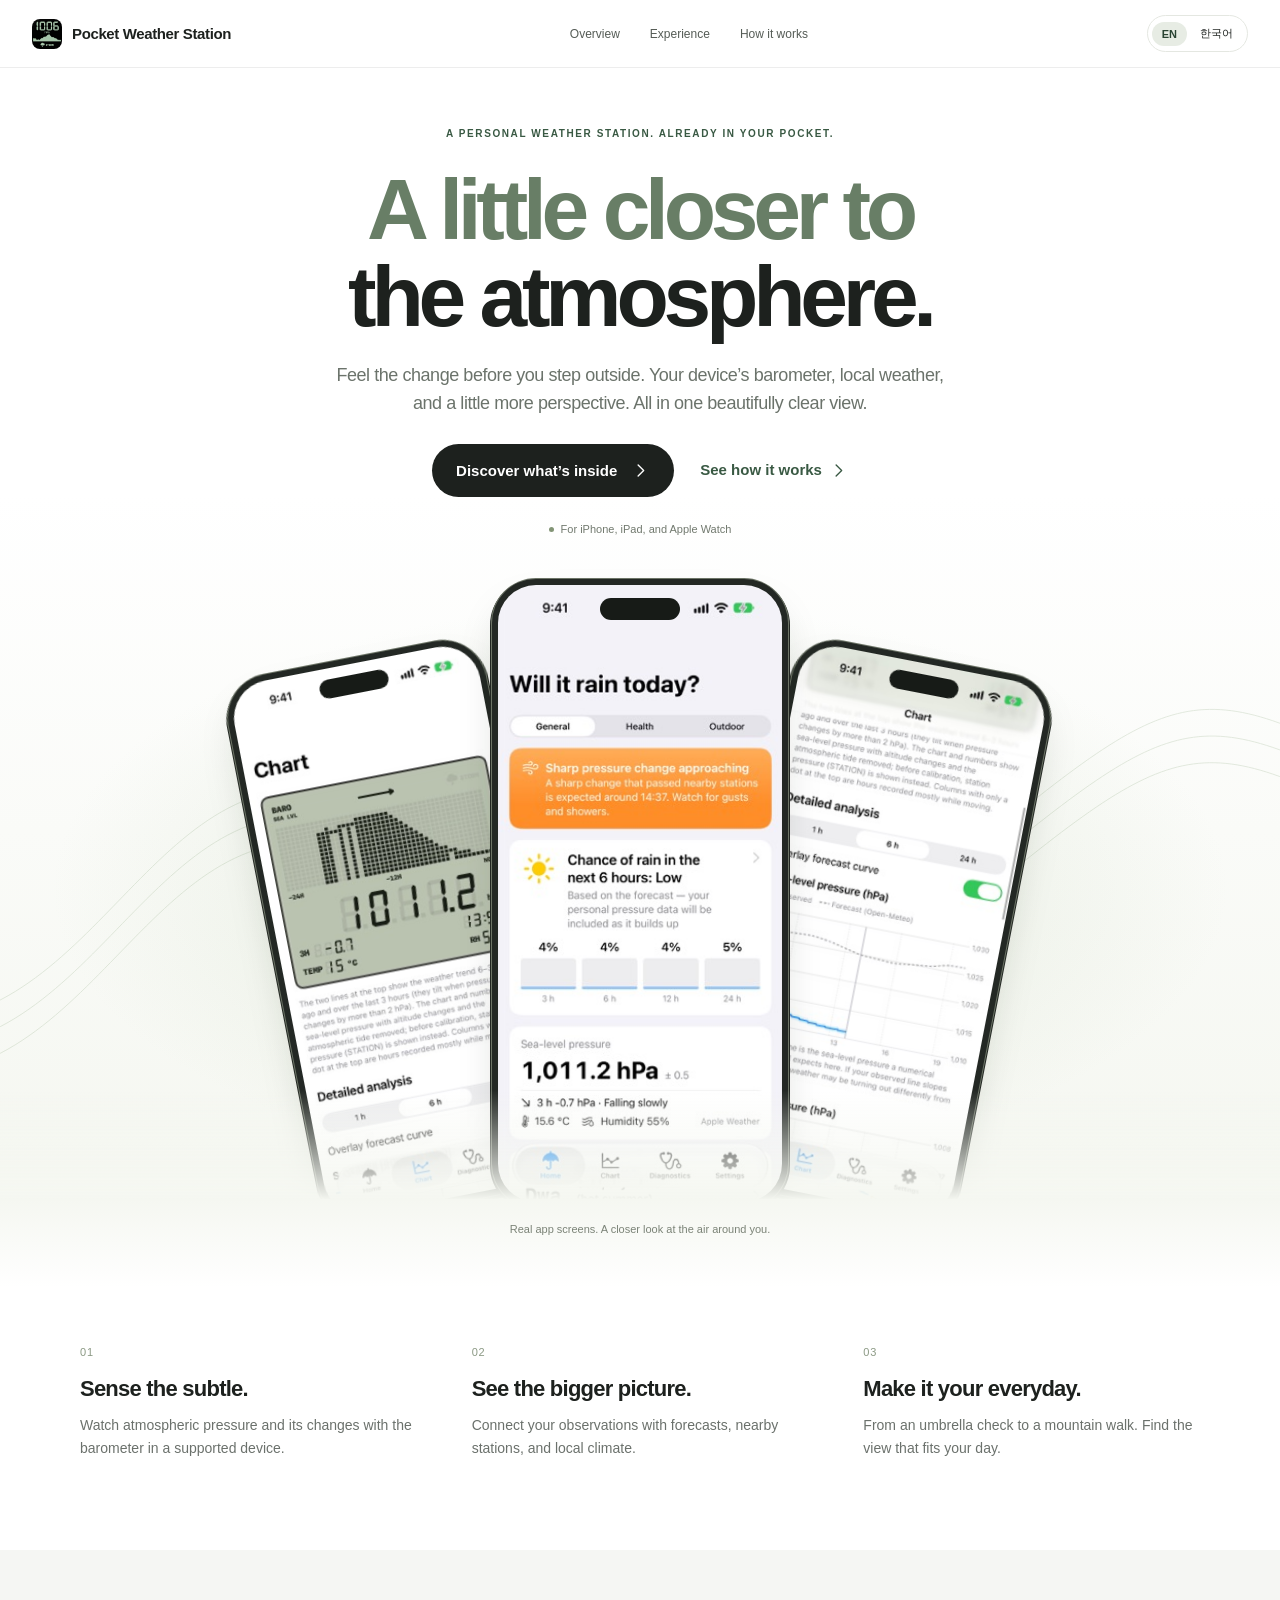
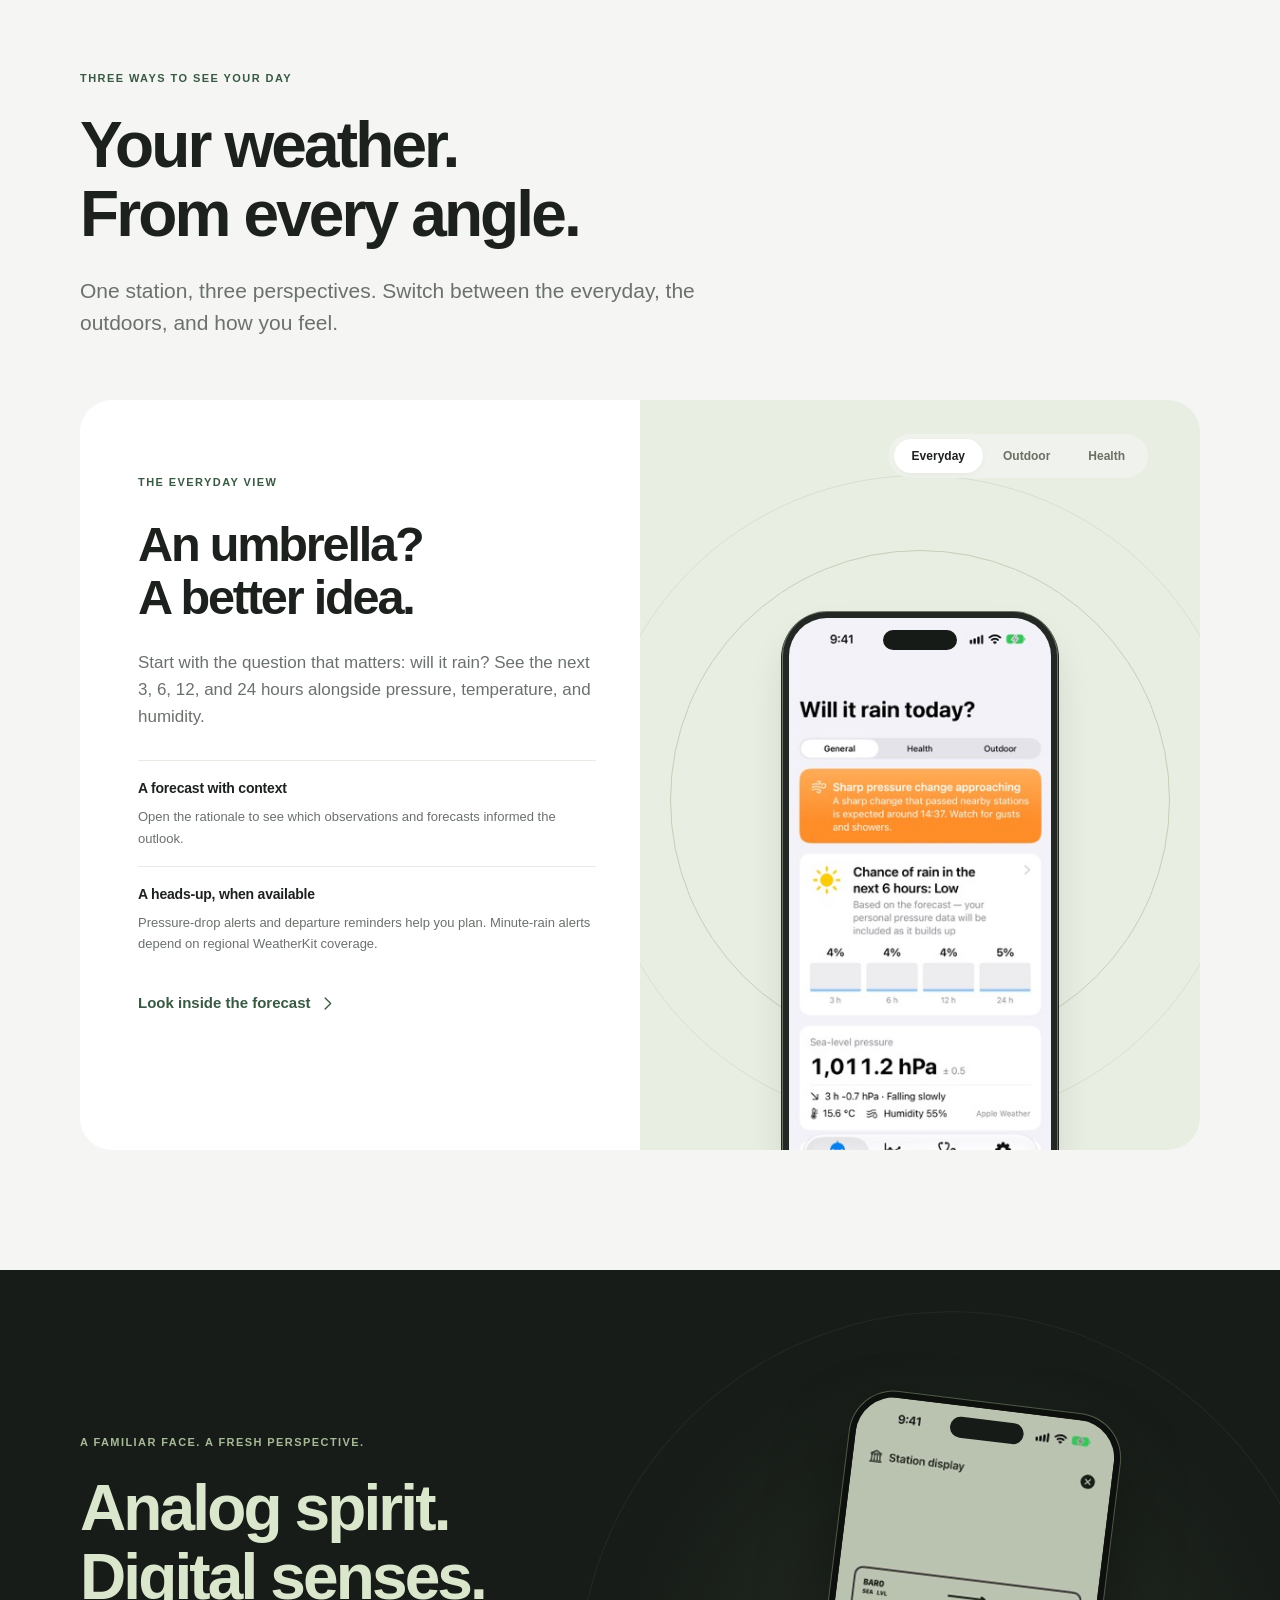
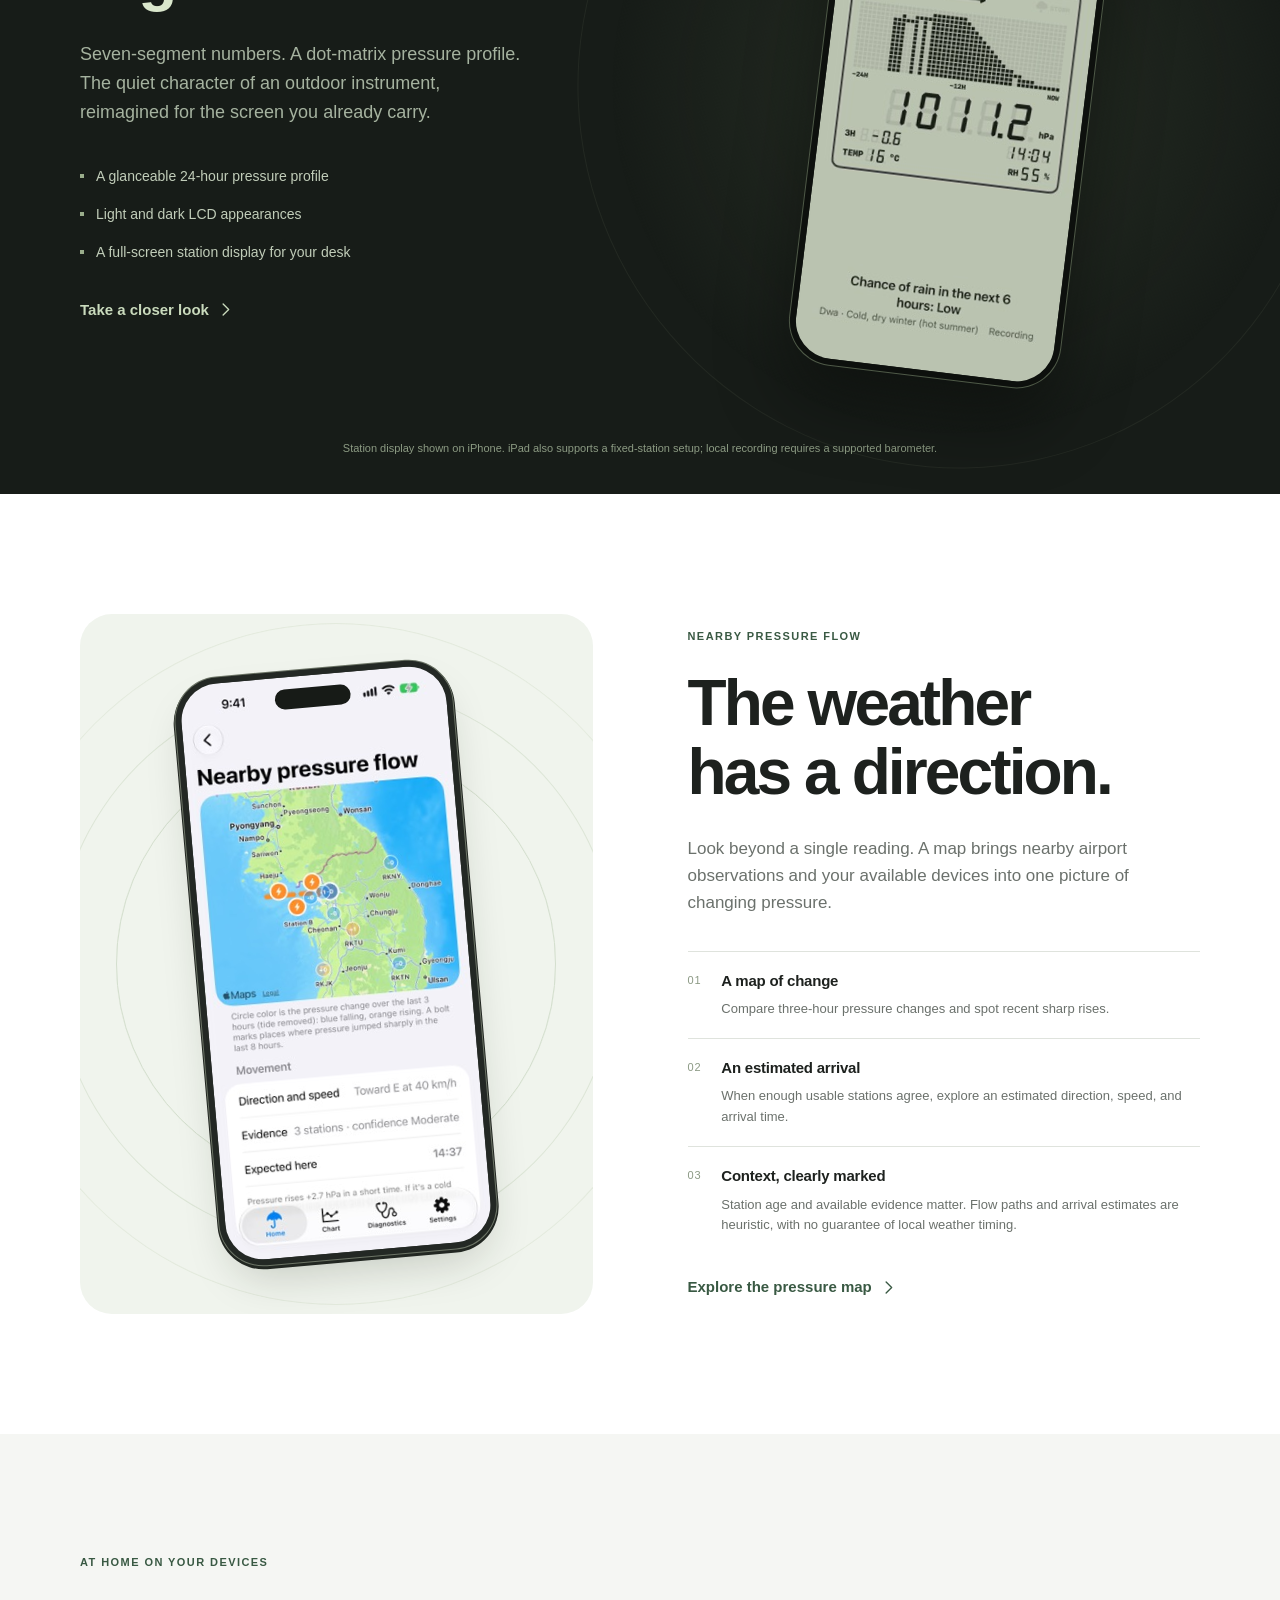
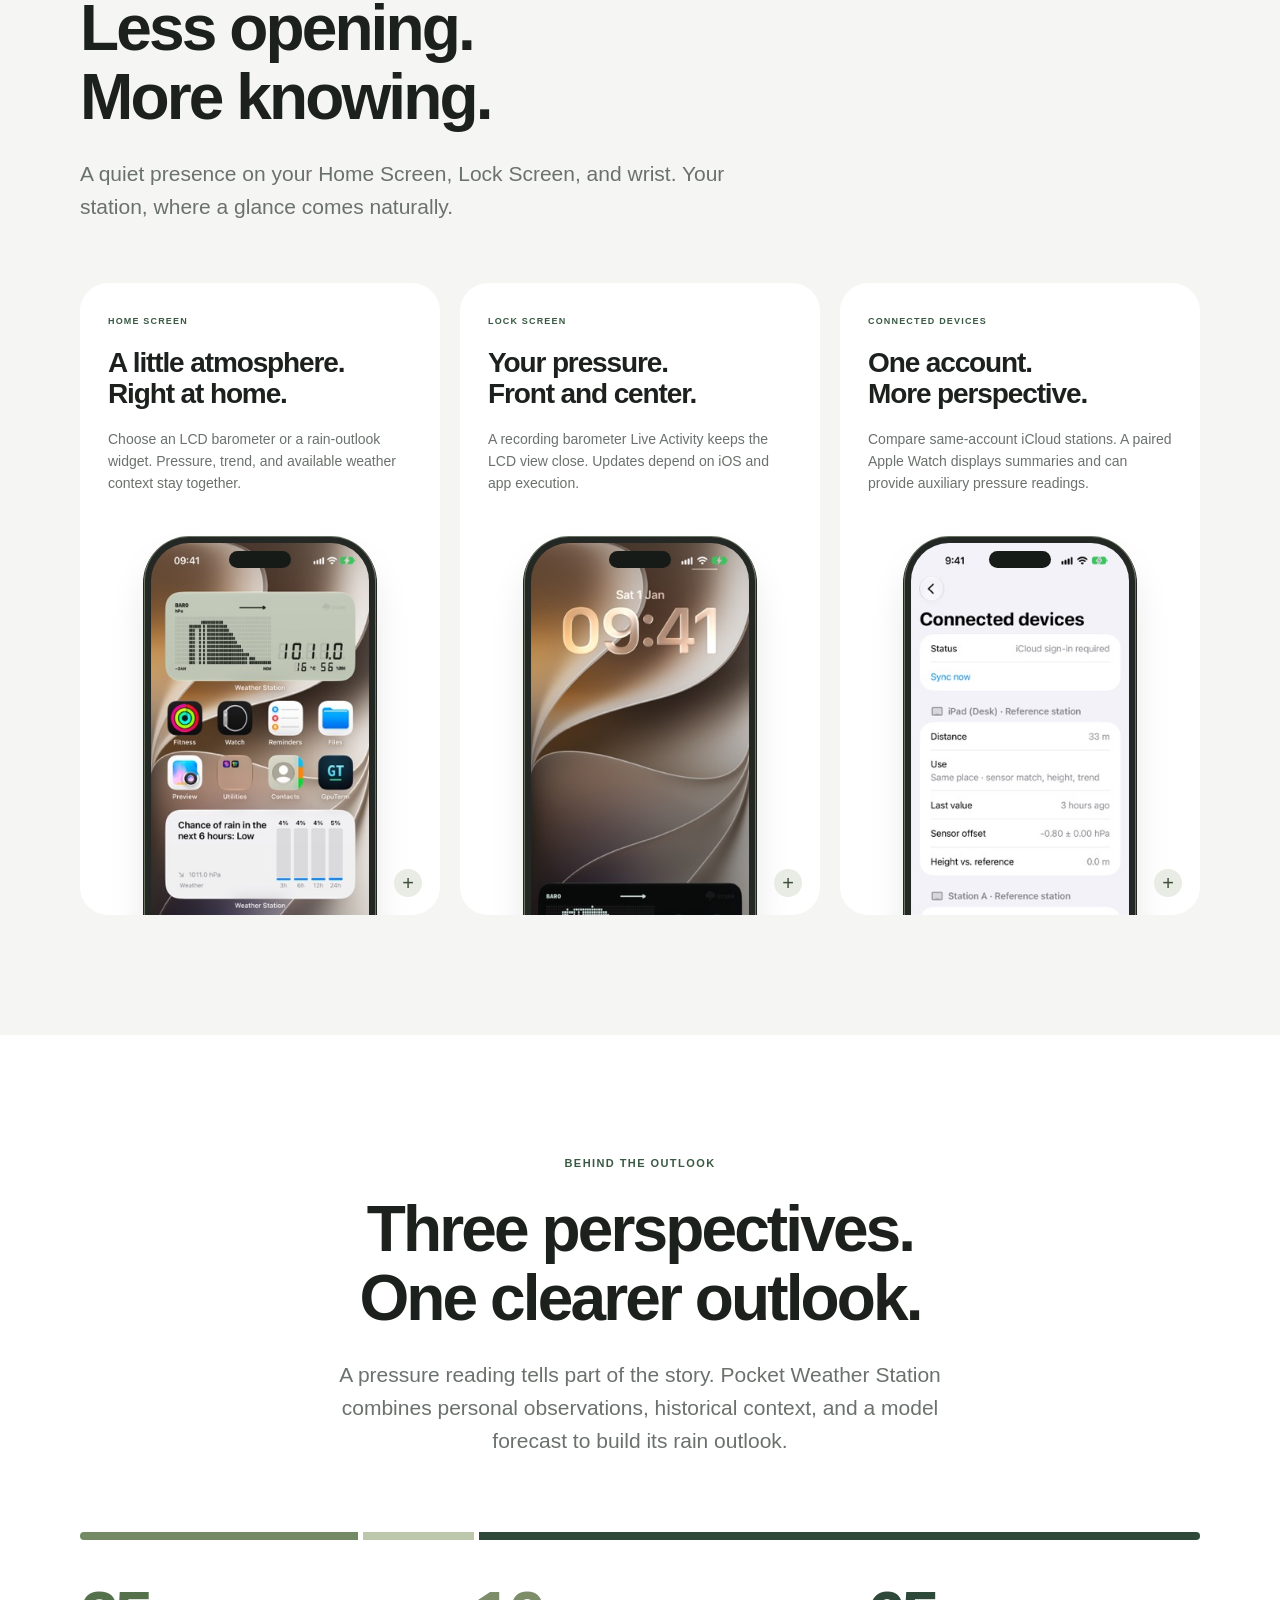
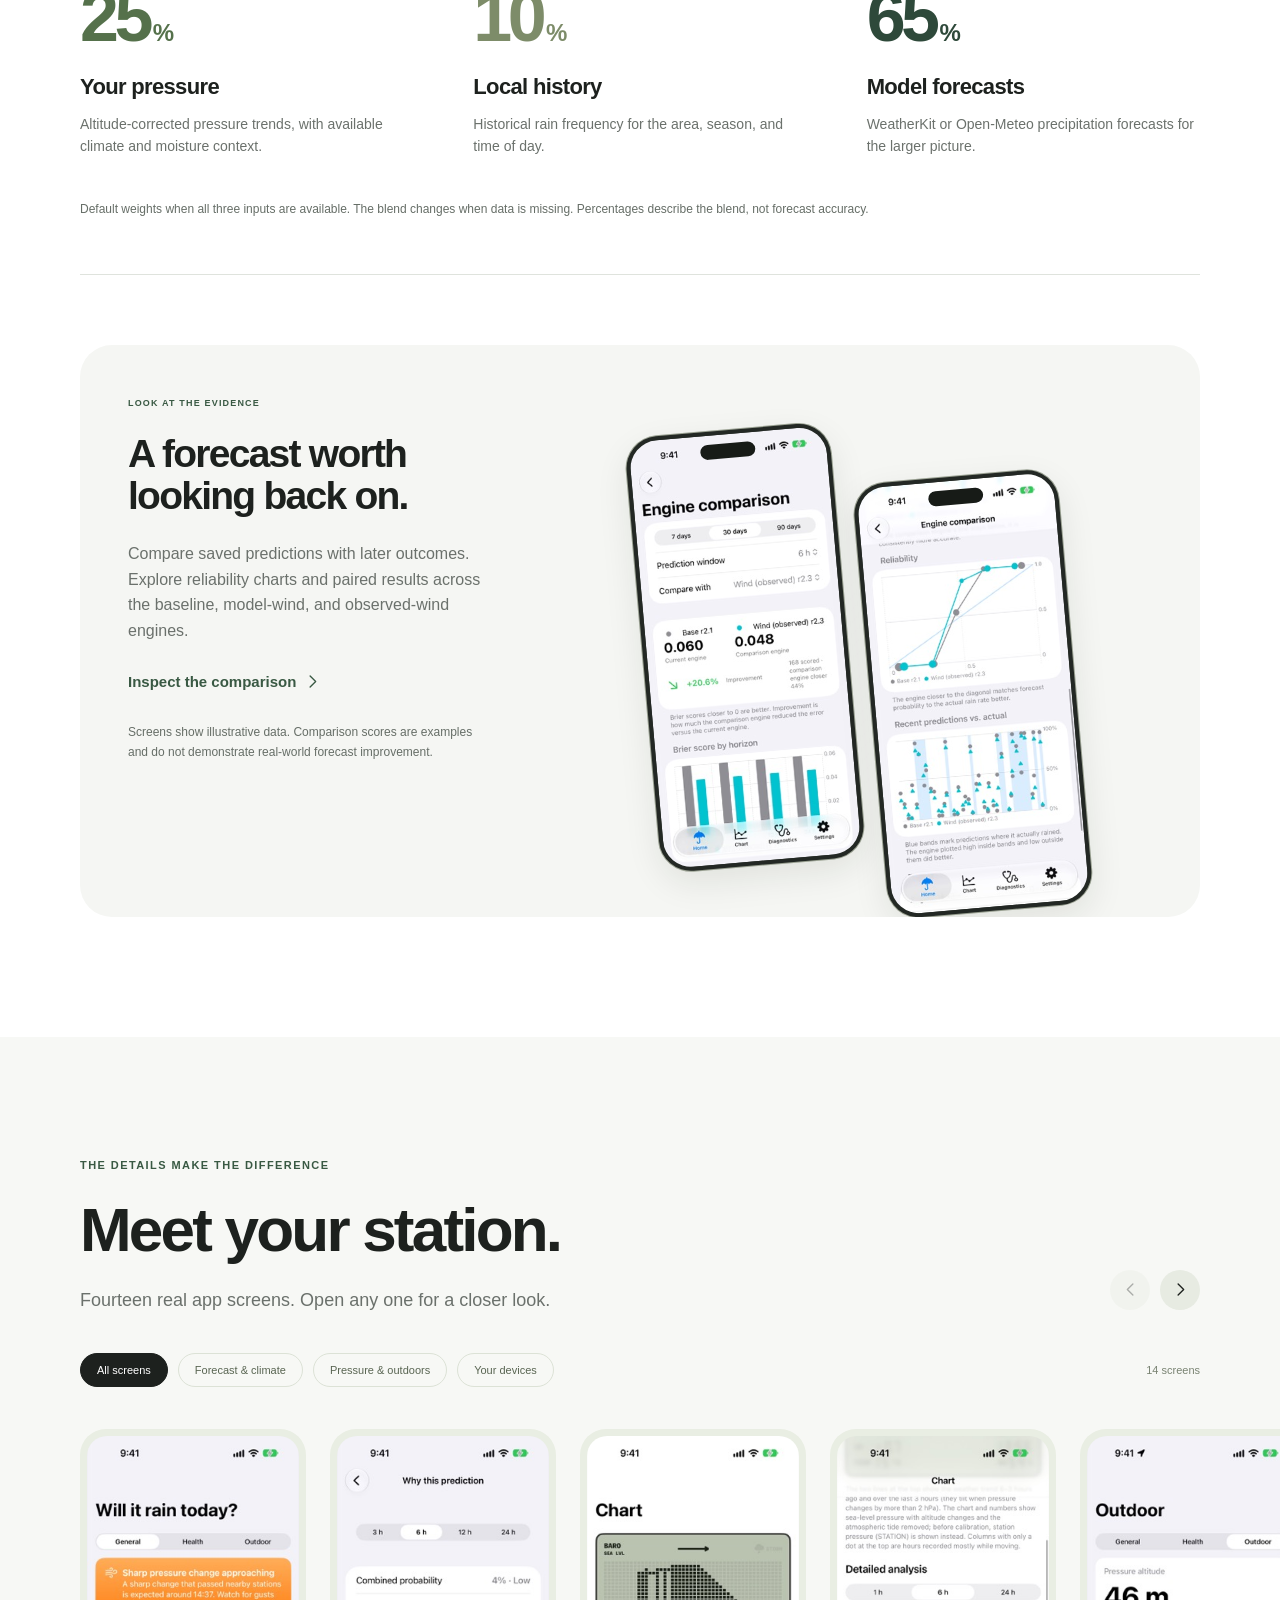
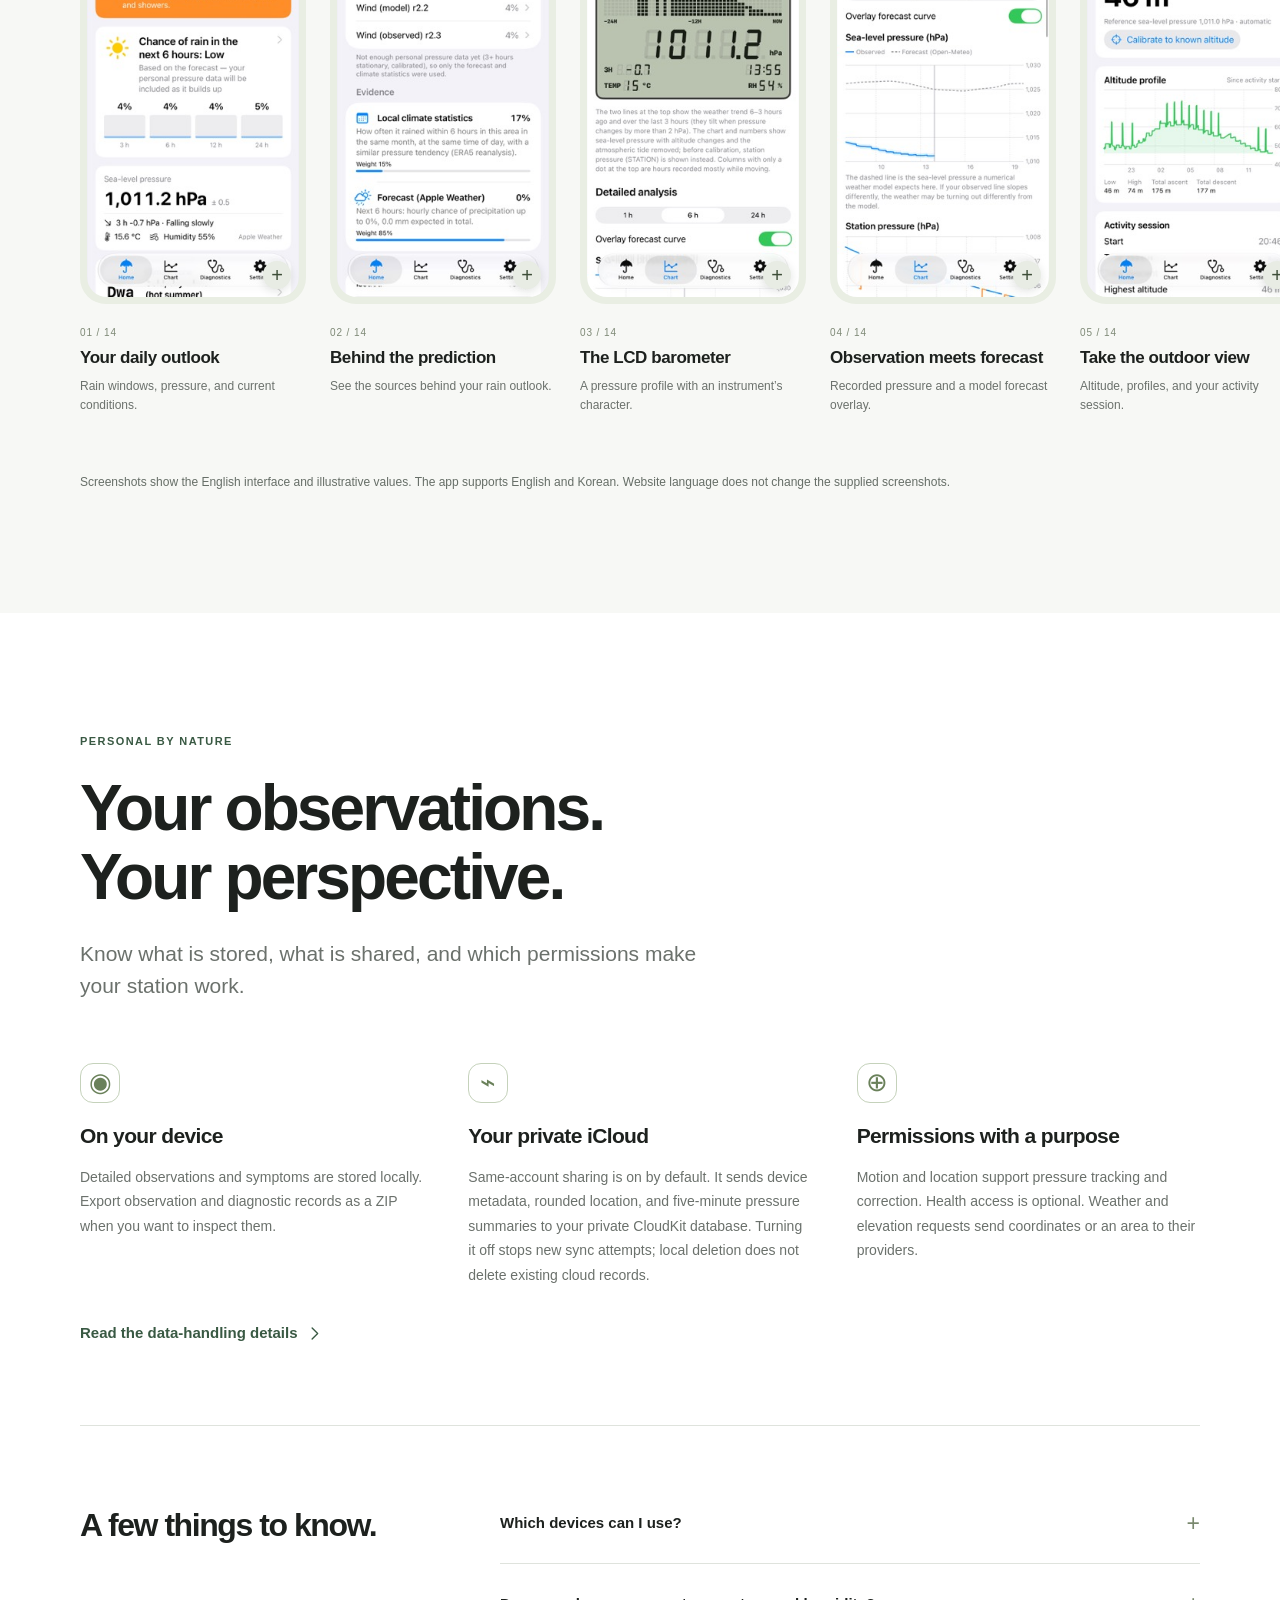
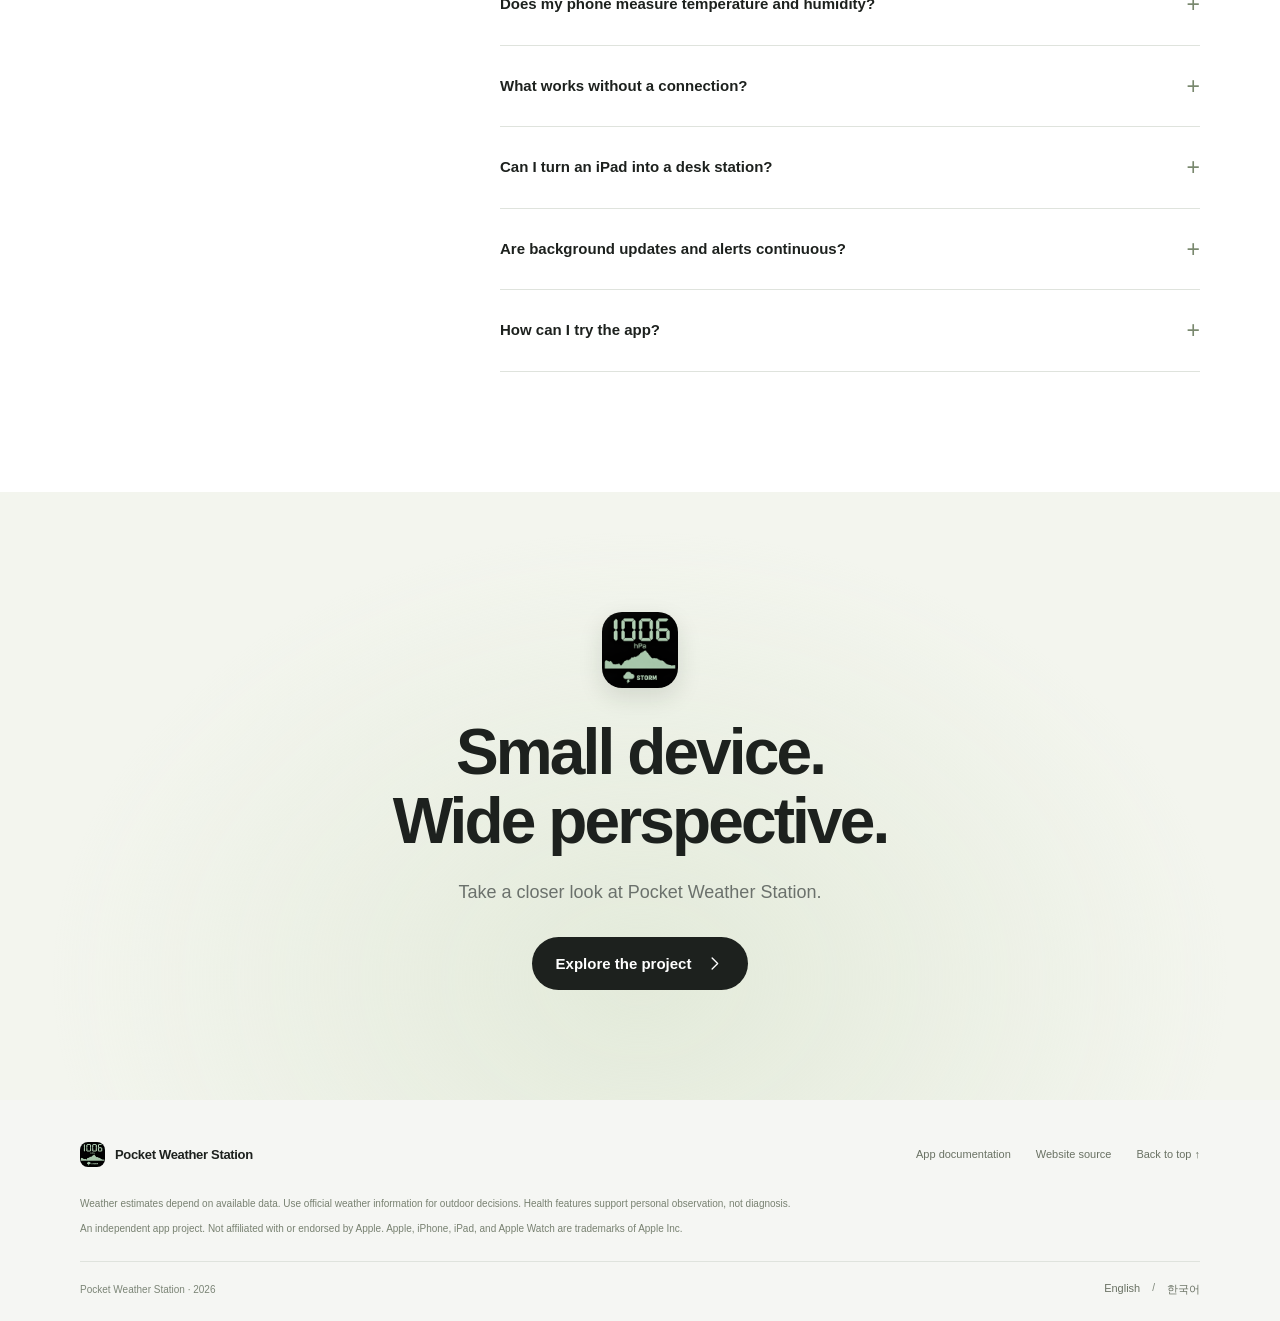
==== index.html @ eb245b0a "Build bilingual Pocket Weather Station product website" ====
<!doctype html>
<html lang="en">
<head>
  <meta charset="utf-8"><meta name="viewport" content="width=device-width,initial-scale=1">
  <title>Pocket Weather Station — A little closer to the atmosphere.</title><meta name="description" content="Turn your iPhone or iPad into a personal weather station. Explore barometric pressure, rain outlooks, outdoor altitude, LCD widgets, and Apple Watch integration.">
  <meta name="theme-color" content="#f8f9f6"><meta name="color-scheme" content="light">
  <link rel="canonical" href="https://fortranmentis.github.io/pocket_weather_station_hp/"><link rel="alternate" hreflang="en" href="https://fortranmentis.github.io/pocket_weather_station_hp/"><link rel="alternate" hreflang="ko" href="https://fortranmentis.github.io/pocket_weather_station_hp/ko/"><link rel="alternate" hreflang="x-default" href="https://fortranmentis.github.io/pocket_weather_station_hp/">
  <meta property="og:type" content="website"><meta property="og:title" content="Pocket Weather Station — A little closer to the atmosphere."><meta property="og:description" content="Turn your iPhone or iPad into a personal weather station. Explore barometric pressure, rain outlooks, outdoor altitude, LCD widgets, and Apple Watch integration."><meta property="og:url" content="https://fortranmentis.github.io/pocket_weather_station_hp/"><meta property="og:image" content="https://fortranmentis.github.io/pocket_weather_station_hp/assets/social-preview.jpg"><meta property="og:image:alt" content="Pocket Weather Station — iPhone app screenshots"><meta property="og:locale" content="en_US"><meta name="twitter:card" content="summary_large_image">
  <link rel="icon" type="image/png" href="./assets/app-icon.png"><link rel="apple-touch-icon" href="./assets/app-icon.png"><link rel="stylesheet" href="./assets/style.css">
  <script src="./assets/app.js" defer></script>
</head>
<body id="top" data-asset-prefix="./">
  <a class="skip-link" href="#main">Skip to content</a>
  <header class="site-header"><div class="nav-inner">
    <a class="brand" href="#top"><img src="./assets/app-icon.png" width="30" height="30" alt=""><span>Pocket Weather Station</span></a>
    <nav id="main-nav" aria-label="Main navigation"><a href="#overview">Overview</a><a href="#experience">Experience</a><a href="#technology">How it works</a></nav>
    <div class="nav-actions"><div class="languages" aria-label="Language"><a href="./" lang="en" hreflang="en" aria-current="page">EN</a><a href="./ko/" lang="ko" hreflang="ko" >한국어</a></div><button type="button" class="menu-toggle" aria-controls="main-nav" aria-expanded="false" aria-label="Toggle menu"><span></span><span></span></button></div>
  </div></header>
  <main id="main">
    <section class="hero" id="overview" aria-labelledby="hero-title">
      <div class="hero-copy"><p class="eyebrow">A PERSONAL WEATHER STATION. ALREADY IN YOUR POCKET.</p><h1 id="hero-title">A little closer to<br>the atmosphere.</h1><p class="hero-description">Feel the change before you step outside. Your device’s barometer, local weather, and a little more perspective. All in one beautifully clear view.</p><div class="hero-actions"><a class="button" href="#experience">Discover what’s inside<svg viewBox="0 0 24 24" aria-hidden="true"><path d="m9 5 7 7-7 7"/></svg></a><a class="text-link" href="#technology">See how it works<svg viewBox="0 0 24 24" aria-hidden="true"><path d="m9 5 7 7-7 7"/></svg></a></div><p class="platforms"><span class="platform-dot" aria-hidden="true"></span>For iPhone, iPad, and Apple Watch</p></div>
      <div class="hero-stage"><svg class="atmosphere" viewBox="0 0 1440 640" fill="none" aria-hidden="true"><path d="M-100 470C120 470 180 140 410 220S770 540 1040 320 1330 70 1540 180"/><path d="M-100 500C120 500 180 170 410 250S770 570 1040 350 1330 100 1540 210"/><path d="M-100 530C120 530 180 200 410 280S770 600 1040 380 1330 130 1540 240"/></svg><div class="hero-phones"><div class="phone hero-phone-left"><img class="" src="./assets/screenshots/03-chart-lcd-600.jpg" srcset="./assets/screenshots/03-chart-lcd-600.jpg 600w, ./assets/screenshots/03-chart-lcd.jpg 1206w" sizes="(max-width: 600px) 70vw, 340px" width="1206" height="2622" alt="The LCD barometer" loading=lazy decoding="async"><span class="island" aria-hidden="true"></span></div><div class="phone hero-phone-center"><img class="" src="./assets/screenshots/01-home-600.jpg" srcset="./assets/screenshots/01-home-600.jpg 600w, ./assets/screenshots/01-home.jpg 1206w" sizes="(max-width: 600px) 70vw, 340px" width="1206" height="2622" alt="Your daily outlook" fetchpriority=high decoding="async"><span class="island" aria-hidden="true"></span></div><div class="phone hero-phone-right"><img class="" src="./assets/screenshots/04-chart-forecast-600.jpg" srcset="./assets/screenshots/04-chart-forecast-600.jpg 600w, ./assets/screenshots/04-chart-forecast.jpg 1206w" sizes="(max-width: 600px) 70vw, 340px" width="1206" height="2622" alt="Observation meets forecast" loading=lazy decoding="async"><span class="island" aria-hidden="true"></span></div></div></div>
      <p class="image-caption">Real app screens. A closer look at the air around you.</p>
    </section>
    <div class="intro section-width"><div class="intro-item"><span class="index">01</span><h2>Sense the subtle.</h2><p>Watch atmospheric pressure and its changes with the barometer in a supported device.</p></div><div class="intro-item"><span class="index">02</span><h2>See the bigger picture.</h2><p>Connect your observations with forecasts, nearby stations, and local climate.</p></div><div class="intro-item"><span class="index">03</span><h2>Make it your everyday.</h2><p>From an umbrella check to a mountain walk. Find the view that fits your day.</p></div></div>
    <section class="experience section-pad" id="experience" aria-labelledby="experience-title"><div class="section-width"><div class="section-heading"><p class="eyebrow">THREE WAYS TO SEE YOUR DAY</p><h2 id="experience-title">Your weather.<br>From every angle.</h2><p>One station, three perspectives. Switch between the everyday, the outdoors, and how you feel.</p></div><div class="experience-switch"><div class="tabs" role="tablist" aria-label="Explore app perspectives"><button role="tab" id="tab-everyday" aria-controls="panel-everyday" aria-selected="true" tabindex="0">Everyday</button><button role="tab" id="tab-outdoor" aria-controls="panel-outdoor" aria-selected="false" tabindex="-1">Outdoor</button><button role="tab" id="tab-health" aria-controls="panel-health" aria-selected="false" tabindex="-1">Health</button></div><div class="experience-panel" id="panel-everyday" role="tabpanel" aria-labelledby="tab-everyday" tabindex="0" >
          <div class="experience-copy"><p class="eyebrow">THE EVERYDAY VIEW</p><h3>An umbrella?<br>A better idea.</h3><p class="body-large">Start with the question that matters: will it rain? See the next 3, 6, 12, and 24 hours alongside pressure, temperature, and humidity.</p><ul class="feature-list"><li><h4>A forecast with context</h4><p>Open the rationale to see which observations and forecasts informed the outlook.</p></li><li><h4>A heads-up, when available</h4><p>Pressure-drop alerts and departure reminders help you plan. Minute-rain alerts depend on regional WeatherKit coverage.</p></li></ul><button class="text-link" type="button" data-screen="02-prediction-rationale" aria-haspopup="dialog">Look inside the forecast<svg viewBox="0 0 24 24" aria-hidden="true"><path d="m9 5 7 7-7 7"/></svg></button></div>
          <div class="experience-visual everyday"><span class="orbit orbit-one" aria-hidden="true"></span><span class="orbit orbit-two" aria-hidden="true"></span><div class="phone "><img class="" src="./assets/screenshots/01-home-600.jpg" srcset="./assets/screenshots/01-home-600.jpg 600w, ./assets/screenshots/01-home.jpg 1206w" sizes="(max-width: 600px) 70vw, 340px" width="1206" height="2622" alt="Your daily outlook" loading=lazy decoding="async"><span class="island" aria-hidden="true"></span></div></div>
        </div><div class="experience-panel" id="panel-outdoor" role="tabpanel" aria-labelledby="tab-outdoor" tabindex="0" hidden>
          <div class="experience-copy"><p class="eyebrow">THE OUTDOOR VIEW</p><h3>Follow your climb.<br>And the pressure.</h3><p class="body-large">Take your station beyond the doorstep. Track barometric altitude, follow an altitude profile, and record your ascent and descent.</p><ul class="feature-list"><li><h4>A reference you can adjust</h4><p>Calibrate with a known altitude or sea-level pressure reference.</p></li><li><h4>A little mountain awareness</h4><p>Review changing pressure and mountain-weather signals alongside your session. Check official forecasts and local conditions before heading out.</p></li></ul><button class="text-link" type="button" data-screen="05-outdoor" aria-haspopup="dialog">Explore the outdoor screen<svg viewBox="0 0 24 24" aria-hidden="true"><path d="m9 5 7 7-7 7"/></svg></button></div>
          <div class="experience-visual outdoor"><span class="orbit orbit-one" aria-hidden="true"></span><span class="orbit orbit-two" aria-hidden="true"></span><div class="phone "><img class="" src="./assets/screenshots/05-outdoor-600.jpg" srcset="./assets/screenshots/05-outdoor-600.jpg 600w, ./assets/screenshots/05-outdoor.jpg 1206w" sizes="(max-width: 600px) 70vw, 340px" width="1206" height="2622" alt="Take the outdoor view" loading=lazy decoding="async"><span class="island" aria-hidden="true"></span></div></div>
        </div><div class="experience-panel" id="panel-health" role="tabpanel" aria-labelledby="tab-health" tabindex="0" hidden>
          <div class="experience-copy"><p class="eyebrow">THE HEALTH VIEW</p><h3>Notice patterns.<br>Know your context.</h3><p class="body-large">See the past 24 hours of pressure observations and the next 48 hours of model pressure alongside the symptoms you choose to record.</p><ul class="feature-list"><li><h4>Keep a personal record</h4><p>Log symptoms and explore recent pressure patterns. Optional Health integration supports headache reading and writing.</p></li><li><h4>A gentle pressure reminder</h4><p>Set reminders for large pressure swings. These records help you explore patterns; they do not establish medical causation or provide a diagnosis.</p></li></ul><button class="text-link" type="button" data-screen="07-health" aria-haspopup="dialog">Explore the health screen<svg viewBox="0 0 24 24" aria-hidden="true"><path d="m9 5 7 7-7 7"/></svg></button></div>
          <div class="experience-visual health"><span class="orbit orbit-one" aria-hidden="true"></span><span class="orbit orbit-two" aria-hidden="true"></span><div class="phone "><img class="" src="./assets/screenshots/07-health-600.jpg" srcset="./assets/screenshots/07-health-600.jpg 600w, ./assets/screenshots/07-health.jpg 1206w" sizes="(max-width: 600px) 70vw, 340px" width="1206" height="2622" alt="A little personal context" loading=lazy decoding="async"><span class="island" aria-hidden="true"></span></div></div>
        </div></div></div></section>
    <section class="lcd-section" aria-labelledby="lcd-title"><div class="lcd-inner section-width"><div class="lcd-copy"><p class="eyebrow">A FAMILIAR FACE. A FRESH PERSPECTIVE.</p><h2 id="lcd-title">Analog spirit.<br>Digital senses.</h2><p class="body-large">Seven-segment numbers. A dot-matrix pressure profile. The quiet character of an outdoor instrument, reimagined for the screen you already carry.</p><ul class="lcd-features"><li>A glanceable 24-hour pressure profile</li><li>Light and dark LCD appearances</li><li>A full-screen station display for your desk</li></ul><button class="text-link" type="button" data-screen="03-chart-lcd" aria-haspopup="dialog">Take a closer look<svg viewBox="0 0 24 24" aria-hidden="true"><path d="m9 5 7 7-7 7"/></svg></button></div><div class="lcd-visual"><div class="phone "><img class="" src="./assets/screenshots/12-station-display-600.jpg" srcset="./assets/screenshots/12-station-display-600.jpg 600w, ./assets/screenshots/12-station-display.jpg 1206w" sizes="(max-width: 600px) 70vw, 340px" width="1206" height="2622" alt="A station for your desk" loading=lazy decoding="async"><span class="island" aria-hidden="true"></span></div><span class="lcd-orbit" aria-hidden="true"></span></div></div><p class="lcd-note section-width">Station display shown on iPhone. iPad also supports a fixed-station setup; local recording requires a supported barometer.</p></section>
    <section class="flow-section section-pad" aria-labelledby="flow-title"><div class="flow-inner section-width"><div class="flow-visual"><span class="map-orbit" aria-hidden="true"></span><div class="phone "><img class="" src="./assets/screenshots/06-pressure-flow-map-600.jpg" srcset="./assets/screenshots/06-pressure-flow-map-600.jpg 600w, ./assets/screenshots/06-pressure-flow-map.jpg 1206w" sizes="(max-width: 600px) 70vw, 340px" width="1206" height="2622" alt="Read the pressure flow" loading=lazy decoding="async"><span class="island" aria-hidden="true"></span></div></div><div class="flow-copy"><p class="eyebrow">NEARBY PRESSURE FLOW</p><h2 id="flow-title">The weather<br>has a direction.</h2><p class="body-large">Look beyond a single reading. A map brings nearby airport observations and your available devices into one picture of changing pressure.</p><ol class="flow-points"><li><span class="index">01</span><div><h3>A map of change</h3><p>Compare three-hour pressure changes and spot recent sharp rises.</p></div></li><li><span class="index">02</span><div><h3>An estimated arrival</h3><p>When enough usable stations agree, explore an estimated direction, speed, and arrival time.</p></div></li><li><span class="index">03</span><div><h3>Context, clearly marked</h3><p>Station age and available evidence matter. Flow paths and arrival estimates are heuristic, with no guarantee of local weather timing.</p></div></li></ol><button class="text-link" type="button" data-screen="06-pressure-flow-map" aria-haspopup="dialog">Explore the pressure map<svg viewBox="0 0 24 24" aria-hidden="true"><path d="m9 5 7 7-7 7"/></svg></button></div></div></section>
    <section class="ecosystem section-pad" aria-labelledby="ecosystem-title"><div class="section-width"><div class="section-heading"><p class="eyebrow">AT HOME ON YOUR DEVICES</p><h2 id="ecosystem-title">Less opening.<br>More knowing.</h2><p>A quiet presence on your Home Screen, Lock Screen, and wrist. Your station, where a glance comes naturally.</p></div><div class="ecosystem-grid"><article class="ecosystem-card"><div class="ecosystem-copy"><p class="eyebrow">HOME SCREEN</p><h3>A little atmosphere.<br>Right at home.</h3><p>Choose an LCD barometer or a rain-outlook widget. Pressure, trend, and available weather context stay together.</p></div><button class="screen-button" data-screen="13-widgets" aria-haspopup="dialog" aria-label="Enlarge screenshot: At a glance, at home"><div class="phone "><img class="" src="./assets/screenshots/13-widgets-600.jpg" srcset="./assets/screenshots/13-widgets-600.jpg 600w, ./assets/screenshots/13-widgets.jpg 1206w" sizes="(max-width: 600px) 70vw, 340px" width="1206" height="2622" alt="At a glance, at home" loading=lazy decoding="async"><span class="island" aria-hidden="true"></span></div><span class="zoom-plus" aria-hidden="true">+</span></button></article><article class="ecosystem-card"><div class="ecosystem-copy"><p class="eyebrow">LOCK SCREEN</p><h3>Your pressure.<br>Front and center.</h3><p>A recording barometer Live Activity keeps the LCD view close. Updates depend on iOS and app execution.</p></div><button class="screen-button" data-screen="14-lock-screen" aria-haspopup="dialog" aria-label="Enlarge screenshot: Keep your station close"><div class="phone "><img class="" src="./assets/screenshots/14-lock-screen-600.jpg" srcset="./assets/screenshots/14-lock-screen-600.jpg 600w, ./assets/screenshots/14-lock-screen.jpg 1206w" sizes="(max-width: 600px) 70vw, 340px" width="1206" height="2622" alt="Keep your station close" loading=lazy decoding="async"><span class="island" aria-hidden="true"></span></div><span class="zoom-plus" aria-hidden="true">+</span></button></article><article class="ecosystem-card"><div class="ecosystem-copy"><p class="eyebrow">CONNECTED DEVICES</p><h3>One account.<br>More perspective.</h3><p>Compare same-account iCloud stations. A paired Apple Watch displays summaries and can provide auxiliary pressure readings.</p></div><button class="screen-button" data-screen="11-connected-devices" aria-haspopup="dialog" aria-label="Enlarge screenshot: Your connected stations"><div class="phone "><img class="" src="./assets/screenshots/11-connected-devices-600.jpg" srcset="./assets/screenshots/11-connected-devices-600.jpg 600w, ./assets/screenshots/11-connected-devices.jpg 1206w" sizes="(max-width: 600px) 70vw, 340px" width="1206" height="2622" alt="Your connected stations" loading=lazy decoding="async"><span class="island" aria-hidden="true"></span></div><span class="zoom-plus" aria-hidden="true">+</span></button></article></div></div></section>
    <section class="technology section-pad" id="technology" aria-labelledby="tech-title"><div class="section-width"><div class="section-heading centered"><p class="eyebrow">BEHIND THE OUTLOOK</p><h2 id="tech-title">Three perspectives.<br>One clearer outlook.</h2><p>A pressure reading tells part of the story. Pocket Weather Station combines personal observations, historical context, and a model forecast to build its rain outlook.</p></div><div class="blend-bar" aria-hidden="true"><span></span><span></span><span></span></div><div class="ingredients"><article class="ingredient ingredient-0"><p class="weight">25<span>%</span></p><h3>Your pressure</h3><p>Altitude-corrected pressure trends, with available climate and moisture context.</p></article><article class="ingredient ingredient-1"><p class="weight">10<span>%</span></p><h3>Local history</h3><p>Historical rain frequency for the area, season, and time of day.</p></article><article class="ingredient ingredient-2"><p class="weight">65<span>%</span></p><h3>Model forecasts</h3><p>WeatherKit or Open-Meteo precipitation forecasts for the larger picture.</p></article></div><p class="footnote weight-note">Default weights when all three inputs are available. The blend changes when data is missing. Percentages describe the blend, not forecast accuracy.</p><div class="comparison"><div class="comparison-copy"><p class="eyebrow">LOOK AT THE EVIDENCE</p><h3>A forecast worth<br>looking back on.</h3><p>Compare saved predictions with later outcomes. Explore reliability charts and paired results across the baseline, model-wind, and observed-wind engines.</p><button class="text-link" type="button" data-screen="09-engine-comparison" aria-haspopup="dialog">Inspect the comparison<svg viewBox="0 0 24 24" aria-hidden="true"><path d="m9 5 7 7-7 7"/></svg></button><p class="footnote">Screens show illustrative data. Comparison scores are examples and do not demonstrate real-world forecast improvement.</p></div><div class="comparison-visual"><div class="phone "><img class="" src="./assets/screenshots/09-engine-comparison-600.jpg" srcset="./assets/screenshots/09-engine-comparison-600.jpg 600w, ./assets/screenshots/09-engine-comparison.jpg 1206w" sizes="(max-width: 600px) 70vw, 340px" width="1206" height="2622" alt="Compare the engines" loading=lazy decoding="async"><span class="island" aria-hidden="true"></span></div><div class="phone "><img class="" src="./assets/screenshots/10-engine-charts-600.jpg" srcset="./assets/screenshots/10-engine-charts-600.jpg 600w, ./assets/screenshots/10-engine-charts.jpg 1206w" sizes="(max-width: 600px) 70vw, 340px" width="1206" height="2622" alt="Look back. Learn more." loading=lazy decoding="async"><span class="island" aria-hidden="true"></span></div></div></div></div></section>
    <section class="gallery section-pad" id="screens" aria-labelledby="gallery-title"><div class="section-width"><div class="gallery-heading"><div><p class="eyebrow">THE DETAILS MAKE THE DIFFERENCE</p><h2 id="gallery-title">Meet your station.</h2><p class="body-large">Fourteen real app screens. Open any one for a closer look.</p></div><div class="gallery-arrows"><button type="button" data-scroll="-1" aria-label="Previous screens"><svg viewBox="0 0 24 24" aria-hidden="true"><path d="m15 5-7 7 7 7"/></svg></button><button type="button" data-scroll="1" aria-label="Next screens"><svg viewBox="0 0 24 24" aria-hidden="true"><path d="m9 5 7 7-7 7"/></svg></button></div></div><div class="gallery-controls"><div class="filters" role="group" aria-label="App screenshot gallery"><button type="button" data-filter="0" aria-pressed="true">All screens</button><button type="button" data-filter="1" aria-pressed="false">Forecast &amp; climate</button><button type="button" data-filter="2" aria-pressed="false">Pressure &amp; outdoors</button><button type="button" data-filter="3" aria-pressed="false">Your devices</button></div><span class="gallery-count" aria-live="polite" data-count-suffix="screens">14 screens</span></div></div><div class="gallery-track" aria-label="App screenshot gallery" tabindex="0"><article class="gallery-card" data-group="1"><button class="gallery-image" type="button" data-screen="01-home" aria-haspopup="dialog" aria-label="Enlarge screenshot: Your daily outlook"><img class="" src="./assets/screenshots/01-home-600.jpg" srcset="./assets/screenshots/01-home-600.jpg 600w, ./assets/screenshots/01-home.jpg 1206w" sizes="(max-width: 600px) 70vw, 340px" width="1206" height="2622" alt="Your daily outlook" loading=lazy decoding="async"><span class="zoom-plus" aria-hidden="true">+</span></button><span class="screen-index">01 / 14</span><h3>Your daily outlook</h3><p>Rain windows, pressure, and current conditions.</p></article><article class="gallery-card" data-group="1"><button class="gallery-image" type="button" data-screen="02-prediction-rationale" aria-haspopup="dialog" aria-label="Enlarge screenshot: Behind the prediction"><img class="" src="./assets/screenshots/02-prediction-rationale-600.jpg" srcset="./assets/screenshots/02-prediction-rationale-600.jpg 600w, ./assets/screenshots/02-prediction-rationale.jpg 1206w" sizes="(max-width: 600px) 70vw, 340px" width="1206" height="2622" alt="Behind the prediction" loading=lazy decoding="async"><span class="zoom-plus" aria-hidden="true">+</span></button><span class="screen-index">02 / 14</span><h3>Behind the prediction</h3><p>See the sources behind your rain outlook.</p></article><article class="gallery-card" data-group="2"><button class="gallery-image" type="button" data-screen="03-chart-lcd" aria-haspopup="dialog" aria-label="Enlarge screenshot: The LCD barometer"><img class="" src="./assets/screenshots/03-chart-lcd-600.jpg" srcset="./assets/screenshots/03-chart-lcd-600.jpg 600w, ./assets/screenshots/03-chart-lcd.jpg 1206w" sizes="(max-width: 600px) 70vw, 340px" width="1206" height="2622" alt="The LCD barometer" loading=lazy decoding="async"><span class="zoom-plus" aria-hidden="true">+</span></button><span class="screen-index">03 / 14</span><h3>The LCD barometer</h3><p>A pressure profile with an instrument’s character.</p></article><article class="gallery-card" data-group="2"><button class="gallery-image" type="button" data-screen="04-chart-forecast" aria-haspopup="dialog" aria-label="Enlarge screenshot: Observation meets forecast"><img class="" src="./assets/screenshots/04-chart-forecast-600.jpg" srcset="./assets/screenshots/04-chart-forecast-600.jpg 600w, ./assets/screenshots/04-chart-forecast.jpg 1206w" sizes="(max-width: 600px) 70vw, 340px" width="1206" height="2622" alt="Observation meets forecast" loading=lazy decoding="async"><span class="zoom-plus" aria-hidden="true">+</span></button><span class="screen-index">04 / 14</span><h3>Observation meets forecast</h3><p>Recorded pressure and a model forecast overlay.</p></article><article class="gallery-card" data-group="2"><button class="gallery-image" type="button" data-screen="05-outdoor" aria-haspopup="dialog" aria-label="Enlarge screenshot: Take the outdoor view"><img class="" src="./assets/screenshots/05-outdoor-600.jpg" srcset="./assets/screenshots/05-outdoor-600.jpg 600w, ./assets/screenshots/05-outdoor.jpg 1206w" sizes="(max-width: 600px) 70vw, 340px" width="1206" height="2622" alt="Take the outdoor view" loading=lazy decoding="async"><span class="zoom-plus" aria-hidden="true">+</span></button><span class="screen-index">05 / 14</span><h3>Take the outdoor view</h3><p>Altitude, profiles, and your activity session.</p></article><article class="gallery-card" data-group="2"><button class="gallery-image" type="button" data-screen="06-pressure-flow-map" aria-haspopup="dialog" aria-label="Enlarge screenshot: Read the pressure flow"><img class="" src="./assets/screenshots/06-pressure-flow-map-600.jpg" srcset="./assets/screenshots/06-pressure-flow-map-600.jpg 600w, ./assets/screenshots/06-pressure-flow-map.jpg 1206w" sizes="(max-width: 600px) 70vw, 340px" width="1206" height="2622" alt="Read the pressure flow" loading=lazy decoding="async"><span class="zoom-plus" aria-hidden="true">+</span></button><span class="screen-index">06 / 14</span><h3>Read the pressure flow</h3><p>Nearby station changes and estimated movement.</p></article><article class="gallery-card" data-group="2"><button class="gallery-image" type="button" data-screen="07-health" aria-haspopup="dialog" aria-label="Enlarge screenshot: A little personal context"><img class="" src="./assets/screenshots/07-health-600.jpg" srcset="./assets/screenshots/07-health-600.jpg 600w, ./assets/screenshots/07-health.jpg 1206w" sizes="(max-width: 600px) 70vw, 340px" width="1206" height="2622" alt="A little personal context" loading=lazy decoding="async"><span class="zoom-plus" aria-hidden="true">+</span></button><span class="screen-index">07 / 14</span><h3>A little personal context</h3><p>Pressure swings alongside your symptom records.</p></article><article class="gallery-card" data-group="1"><button class="gallery-image" type="button" data-screen="08-climate-zone" aria-haspopup="dialog" aria-label="Enlarge screenshot: Know your climate"><img class="" src="./assets/screenshots/08-climate-zone-600.jpg" srcset="./assets/screenshots/08-climate-zone-600.jpg 600w, ./assets/screenshots/08-climate-zone.jpg 1206w" sizes="(max-width: 600px) 70vw, 340px" width="1206" height="2622" alt="Know your climate" loading=lazy decoding="async"><span class="zoom-plus" aria-hidden="true">+</span></button><span class="screen-index">08 / 14</span><h3>Know your climate</h3><p>Local Köppen classification and future scenario context.</p></article><article class="gallery-card" data-group="1"><button class="gallery-image" type="button" data-screen="09-engine-comparison" aria-haspopup="dialog" aria-label="Enlarge screenshot: Compare the engines"><img class="" src="./assets/screenshots/09-engine-comparison-600.jpg" srcset="./assets/screenshots/09-engine-comparison-600.jpg 600w, ./assets/screenshots/09-engine-comparison.jpg 1206w" sizes="(max-width: 600px) 70vw, 340px" width="1206" height="2622" alt="Compare the engines" loading=lazy decoding="async"><span class="zoom-plus" aria-hidden="true">+</span></button><span class="screen-index">09 / 14</span><h3>Compare the engines</h3><p>Paired predictions and outcome-based scores.</p></article><article class="gallery-card" data-group="1"><button class="gallery-image" type="button" data-screen="10-engine-charts" aria-haspopup="dialog" aria-label="Enlarge screenshot: Look back. Learn more."><img class="" src="./assets/screenshots/10-engine-charts-600.jpg" srcset="./assets/screenshots/10-engine-charts-600.jpg 600w, ./assets/screenshots/10-engine-charts.jpg 1206w" sizes="(max-width: 600px) 70vw, 340px" width="1206" height="2622" alt="Look back. Learn more." loading=lazy decoding="async"><span class="zoom-plus" aria-hidden="true">+</span></button><span class="screen-index">10 / 14</span><h3>Look back. Learn more.</h3><p>Reliability and recent prediction-versus-outcome charts.</p></article><article class="gallery-card" data-group="3"><button class="gallery-image" type="button" data-screen="11-connected-devices" aria-haspopup="dialog" aria-label="Enlarge screenshot: Your connected stations"><img class="" src="./assets/screenshots/11-connected-devices-600.jpg" srcset="./assets/screenshots/11-connected-devices-600.jpg 600w, ./assets/screenshots/11-connected-devices.jpg 1206w" sizes="(max-width: 600px) 70vw, 340px" width="1206" height="2622" alt="Your connected stations" loading=lazy decoding="async"><span class="zoom-plus" aria-hidden="true">+</span></button><span class="screen-index">11 / 14</span><h3>Your connected stations</h3><p>Same-account stations, pressure offsets, and status.</p></article><article class="gallery-card" data-group="3"><button class="gallery-image" type="button" data-screen="12-station-display" aria-haspopup="dialog" aria-label="Enlarge screenshot: A station for your desk"><img class="" src="./assets/screenshots/12-station-display-600.jpg" srcset="./assets/screenshots/12-station-display-600.jpg 600w, ./assets/screenshots/12-station-display.jpg 1206w" sizes="(max-width: 600px) 70vw, 340px" width="1206" height="2622" alt="A station for your desk" loading=lazy decoding="async"><span class="zoom-plus" aria-hidden="true">+</span></button><span class="screen-index">12 / 14</span><h3>A station for your desk</h3><p>The dedicated full-screen LCD station display.</p></article><article class="gallery-card" data-group="3"><button class="gallery-image" type="button" data-screen="13-widgets" aria-haspopup="dialog" aria-label="Enlarge screenshot: At a glance, at home"><img class="" src="./assets/screenshots/13-widgets-600.jpg" srcset="./assets/screenshots/13-widgets-600.jpg 600w, ./assets/screenshots/13-widgets.jpg 1206w" sizes="(max-width: 600px) 70vw, 340px" width="1206" height="2622" alt="At a glance, at home" loading=lazy decoding="async"><span class="zoom-plus" aria-hidden="true">+</span></button><span class="screen-index">13 / 14</span><h3>At a glance, at home</h3><p>LCD and rain-outlook Home Screen widgets.</p></article><article class="gallery-card" data-group="3"><button class="gallery-image" type="button" data-screen="14-lock-screen" aria-haspopup="dialog" aria-label="Enlarge screenshot: Keep your station close"><img class="" src="./assets/screenshots/14-lock-screen-600.jpg" srcset="./assets/screenshots/14-lock-screen-600.jpg 600w, ./assets/screenshots/14-lock-screen.jpg 1206w" sizes="(max-width: 600px) 70vw, 340px" width="1206" height="2622" alt="Keep your station close" loading=lazy decoding="async"><span class="zoom-plus" aria-hidden="true">+</span></button><span class="screen-index">14 / 14</span><h3>Keep your station close</h3><p>The recording barometer Live Activity.</p></article></div><p class="footnote section-width">Screenshots show the English interface and illustrative values. The app supports English and Korean. Website language does not change the supplied screenshots.</p></section>
    <section class="privacy section-pad" id="privacy" aria-labelledby="privacy-title"><div class="section-width"><div class="section-heading"><p class="eyebrow">PERSONAL BY NATURE</p><h2 id="privacy-title">Your observations.<br>Your perspective.</h2><p>Know what is stored, what is shared, and which permissions make your station work.</p></div><div class="privacy-grid"><article><span class="privacy-symbol" aria-hidden="true">◉</span><h3>On your device</h3><p>Detailed observations and symptoms are stored locally. Export observation and diagnostic records as a ZIP when you want to inspect them.</p></article><article><span class="privacy-symbol" aria-hidden="true">⌁</span><h3>Your private iCloud</h3><p>Same-account sharing is on by default. It sends device metadata, rounded location, and five-minute pressure summaries to your private CloudKit database. Turning it off stops new sync attempts; local deletion does not delete existing cloud records.</p></article><article><span class="privacy-symbol" aria-hidden="true">⊕</span><h3>Permissions with a purpose</h3><p>Motion and location support pressure tracking and correction. Health access is optional. Weather and elevation requests send coordinates or an area to their providers.</p></article></div><a class="text-link" href="https://github.com/fortranmentis/pocket_weather_station/blob/main/README.md#data-and-privacy">Read the data-handling details<svg viewBox="0 0 24 24" aria-hidden="true"><path d="m9 5 7 7-7 7"/></svg></a><div class="faq"><h3>A few things to know.</h3><div><details><summary>Which devices can I use?<span aria-hidden="true">+</span></summary><p>The app targets iPhone and iPad on iOS/iPadOS 17 or later, with an optional Apple Watch companion on watchOS 10 or later. Local pressure measurement requires a supported built-in barometer. The Watch complements the phone; it is not a standalone forecast engine.</p></details><details><summary>Does my phone measure temperature and humidity?<span aria-hidden="true">+</span></summary><p>Pressure comes from the supported device’s barometer. Temperature and relative humidity come from weather providers for your area; they are not local phone-sensor measurements.</p></details><details><summary>What works without a connection?<span aria-hidden="true">+</span></summary><p>Local sensor recording, stored observations, and the bundled climate classification can remain useful without a live forecast connection once the needed location is available. Fresh forecasts, airport reports, historical downloads, and iCloud syncing require network access.</p></details><details><summary>Can I turn an iPad into a desk station?<span aria-hidden="true">+</span></summary><p>Yes, on a device with a supported barometer. Keep it at a fixed location, enable Reference station mode, start recording, and open Station display. The full-screen view keeps the display awake while open. External power is recommended for long sessions.</p></details><details><summary>Are background updates and alerts continuous?<span aria-hidden="true">+</span></summary><p>iOS controls background execution, widget refreshes, and Live Activities. Permissions, power settings, available data, and region affect updates and alerts. Continuous sensor collection and exact delivery times are not guaranteed.</p></details><details><summary>How can I try the app?<span aria-hidden="true">+</span></summary><p>The current source project is version 0.1.0. This site links to the project and build instructions; an App Store download is not linked here. A device build needs Xcode, signing, and the applicable Apple services.</p></details></div></div></div></section>
    <section class="closing section-pad" aria-labelledby="closing-title"><img src="./assets/app-icon.png" width="76" height="76" alt="" loading="lazy"><h2 id="closing-title">Small device.<br>Wide perspective.</h2><p>Take a closer look at Pocket Weather Station.</p><a class="button" href="https://github.com/fortranmentis/pocket_weather_station">Explore the project<svg viewBox="0 0 24 24" aria-hidden="true"><path d="m9 5 7 7-7 7"/></svg></a></section>
  </main>
  <footer class="site-footer"><div class="section-width"><div class="footer-top"><a class="brand" href="#top"><img src="./assets/app-icon.png" width="25" height="25" alt=""><span>Pocket Weather Station</span></a><div><a href="https://github.com/fortranmentis/pocket_weather_station/blob/main/README.md">App documentation</a><a href="https://github.com/fortranmentis/pocket_weather_station_hp">Website source</a><a href="#top">Back to top ↑</a></div></div><p>Weather estimates depend on available data. Use official weather information for outdoor decisions. Health features support personal observation, not diagnosis.</p><p>An independent app project. Not affiliated with or endorsed by Apple. Apple, iPhone, iPad, and Apple Watch are trademarks of Apple Inc.</p><div class="footer-bottom"><span>Pocket Weather Station · 2026</span><div><a href="./" lang="en" hreflang="en">English</a><span aria-hidden="true">/</span><a href="./ko/" lang="ko" hreflang="ko">한국어</a></div></div></div></footer>
  <dialog class="screenshot-dialog" aria-labelledby="dialog-title" aria-describedby="dialog-description"><div class="dialog-top"><div><p id="dialog-position"></p><h2 id="dialog-title"></h2></div><div class="dialog-tools"><button type="button" class="dialog-zoom" aria-pressed="false" aria-label="Zoom screenshot">⊕</button><button type="button" class="dialog-close" aria-label="Close screenshot">×</button></div></div><div class="dialog-stage"><button type="button" class="dialog-prev" aria-label="Previous screenshot"><svg viewBox="0 0 24 24" aria-hidden="true"><path d="m15 5-7 7 7 7"/></svg></button><img class="dialog-image" alt="" width="1206" height="2622"><button type="button" class="dialog-next" aria-label="Next screenshot"><svg viewBox="0 0 24 24" aria-hidden="true"><path d="m9 5 7 7-7 7"/></svg></button></div><p id="dialog-description"></p></dialog>
  <script type="application/json" id="screenshot-catalog">[{"id": "01-home", "title": "Your daily outlook", "body": "Rain windows, pressure, and current conditions."}, {"id": "02-prediction-rationale", "title": "Behind the prediction", "body": "See the sources behind your rain outlook."}, {"id": "03-chart-lcd", "title": "The LCD barometer", "body": "A pressure profile with an instrument’s character."}, {"id": "04-chart-forecast", "title": "Observation meets forecast", "body": "Recorded pressure and a model forecast overlay."}, {"id": "05-outdoor", "title": "Take the outdoor view", "body": "Altitude, profiles, and your activity session."}, {"id": "06-pressure-flow-map", "title": "Read the pressure flow", "body": "Nearby station changes and estimated movement."}, {"id": "07-health", "title": "A little personal context", "body": "Pressure swings alongside your symptom records."}, {"id": "08-climate-zone", "title": "Know your climate", "body": "Local Köppen classification and future scenario context."}, {"id": "09-engine-comparison", "title": "Compare the engines", "body": "Paired predictions and outcome-based scores."}, {"id": "10-engine-charts", "title": "Look back. Learn more.", "body": "Reliability and recent prediction-versus-outcome charts."}, {"id": "11-connected-devices", "title": "Your connected stations", "body": "Same-account stations, pressure offsets, and status."}, {"id": "12-station-display", "title": "A station for your desk", "body": "The dedicated full-screen LCD station display."}, {"id": "13-widgets", "title": "At a glance, at home", "body": "LCD and rain-outlook Home Screen widgets."}, {"id": "14-lock-screen", "title": "Keep your station close", "body": "The recording barometer Live Activity."}]</script>
</body></html>
---- assets/style.css ----
@charset "UTF-8";
:root{--ink:#1d211e;--muted:#6b716c;--green:#395943;--mint:#d8e4d3;--paper:#f5f6f3;--line:#dfe3dd;--page:1120px;--radius:32px;font-family:-apple-system,BlinkMacSystemFont,"Segoe UI","Noto Sans KR",Helvetica,Arial,sans-serif;color:var(--ink);background:#fff;font-synthesis:none;text-rendering:optimizeLegibility;-webkit-font-smoothing:antialiased}
*{box-sizing:border-box}html{scroll-behavior:smooth;scroll-padding-top:90px}body{margin:0}body.dialog-open{overflow:hidden}button,a{-webkit-tap-highlight-color:transparent}button,input{font:inherit}button{cursor:pointer}a{color:inherit;text-decoration:none}button{color:inherit}button:disabled{cursor:default;opacity:.35}img{max-width:100%;display:block}button,a,summary{-webkit-user-select:none;user-select:none}button:focus-visible,a:focus-visible,summary:focus-visible,[tabindex]:focus-visible{outline:3px solid #376fcd;outline-offset:5px}button svg,.text-link svg,.button svg{width:19px;height:19px;fill:none;stroke:currentColor;stroke-width:1.7;stroke-linecap:round;stroke-linejoin:round;flex:none}p{margin:0;line-height:1.6}h1,h2,h3,h4{margin:0;line-height:1.08;letter-spacing:-.045em}ul,ol{padding:0;margin:0;list-style:none}button{border:0} [hidden]{display:none!important}.section-width{width:min(var(--page),calc(100% - 80px));margin-inline:auto}.section-pad{padding-block:120px}.section-heading{max-width:740px;margin-bottom:60px}.section-heading h2,.flow-copy h2,.lcd-copy h2,.privacy h2{font-size:clamp(40px,5vw,68px);font-weight:650}.section-heading>p:last-child{max-width:650px;color:var(--muted);font-size:21px;margin-top:26px;line-height:1.55}.eyebrow{font-size:11px!important;letter-spacing:.13em;font-weight:650;line-height:1.5;text-transform:uppercase;color:var(--green);margin-bottom:24px}.body-large{font-size:19px;line-height:1.6;color:var(--muted)}.footnote{font-size:12px;line-height:1.65;color:#666e67}.text-link{display:inline-flex;align-items:center;gap:7px;background:none;padding:0;color:var(--green);font-size:15px;font-weight:550;line-height:1.5;text-align:left}.text-link:hover{text-decoration:underline;text-underline-offset:4px}.text-link svg{transition:transform .2s}.text-link:hover svg{transform:translateX(3px)}.button{display:inline-flex;align-items:center;justify-content:center;gap:14px;background:var(--ink);color:#fff;border-radius:100px;padding:16px 24px;font-size:15px;font-weight:550;line-height:1.4;transition:background .2s,transform .2s}.button:hover{background:#3e5041;transform:translateY(-2px)}.skip-link{position:fixed;top:-80px;left:16px;z-index:100;background:#fff;padding:14px;border:1px solid var(--ink);border-radius:10px}.skip-link:focus{top:12px}
/* The navigation stays quiet while the product takes the stage. */
.site-header{height:68px;position:sticky;top:0;z-index:20;background:rgb(255 255 255 / .86);-webkit-backdrop-filter:blur(20px);backdrop-filter:blur(20px);border-bottom:1px solid rgb(29 33 30 / .08)}.nav-inner{max-width:1280px;width:calc(100% - 64px);height:100%;margin:auto;display:flex;align-items:center;justify-content:space-between;gap:24px}.brand{display:inline-flex;align-items:center;gap:10px;font-size:15px;font-weight:650;letter-spacing:-.025em;white-space:nowrap}.brand img{border-radius:8px}.site-header nav{display:flex;gap:30px}.site-header nav a{font-size:12px;color:#555c56;transition:color .2s}.site-header nav a:hover{color:#000}.nav-actions{display:flex;gap:16px;align-items:center}.languages{display:flex;gap:3px;align-items:center;padding:4px;border:1px solid #e4e7e1;border-radius:100px}.languages a{font-size:11px;font-weight:550;padding:6px 10px;border-radius:100px}.languages a[aria-current]{background:#e7ece4;color:#294332}.languages a:hover{background:#f0f2ed}.menu-toggle{display:none;background:none;width:30px;height:36px;padding:7px}.menu-toggle span{display:block;width:18px;height:1px;background:currentColor;margin-block:6px}
/* A composition of supplied app screens, with no stock device render. */
.hero{padding-top:88px;overflow:hidden;text-align:center;background:linear-gradient(#fff 35%,#f5f7f1 90%,#fff)}.hero-copy{position:relative;z-index:2;margin:auto;width:min(850px,calc(100% - 40px))}.hero .eyebrow{font-size:10px!important;letter-spacing:.16em;margin-bottom:25px}.hero h1{font-size:clamp(54px,7.2vw,94px);font-weight:650;letter-spacing:-.061em;line-height:1.01}.hero h1::first-line{color:#687e66}.hero-description{max-width:540px;margin:26px auto 0;font-size:19px;line-height:1.55;color:#6b736b;letter-spacing:-.025em}.hero-actions{display:flex;align-items:center;justify-content:center;gap:26px;margin-top:30px}.platforms{margin-top:24px;font-size:11px;color:#71796e;display:flex;gap:7px;align-items:center;justify-content:center}.platform-dot{display:inline-block;width:5px;height:5px;background:#829475;border-radius:50%}.hero-stage{height:620px;margin:56px auto 0;position:relative;max-width:1600px;background:radial-gradient(ellipse at 50% 50%,#c9d7bd77,transparent 65%)}.hero-stage::after{position:absolute;content:"";bottom:-1px;left:0;right:0;height:110px;background:linear-gradient(transparent,#f5f7f1);z-index:5;pointer-events:none}.atmosphere{position:absolute;width:100%;height:100%;inset:0;stroke:#a2b897;stroke-width:1;opacity:.32}.hero-phones{position:relative;width:890px;margin:auto;height:100%}.phone{width:280px;position:relative;flex:none;border-radius:44px;background:#232824;padding:6px;box-shadow:0 0 0 1px #6c7466,0 2px 0 2px #222722,0 22px 46px -14px #15210e38;overflow:hidden;isolation:isolate}.phone img{width:100%;height:auto;border-radius:38px;background:#f2f2f7}.phone .island{position:absolute;top:3%;left:36.5%;width:27%;height:3.5%;background:#171b17;border-radius:40px;pointer-events:none}.hero .phone{position:absolute;animation:phone-enter 1.1s cubic-bezier(.16,1,.3,1) both}.hero-phone-left{width:262px;left:76px;top:74px;transform:rotate(-11deg);--rotate:-11deg;animation-delay:.08s!important;z-index:1}.hero-phone-center{width:296px;left:297px;top:0;z-index:3}.hero-phone-right{width:262px;left:550px;top:74px;transform:rotate(11deg);--rotate:11deg;animation-delay:.16s!important;z-index:1}.image-caption{font-size:11px;color:#7b8377;position:relative;z-index:6;background:linear-gradient(#f5f7f1,#fff);padding:22px 20px 50px}.intro{display:grid;grid-template-columns:repeat(3,1fr);gap:55px;padding-block:54px 90px}.intro-item{position:relative}.index{font-size:11px;color:#8b9984;font-variant-numeric:tabular-nums;letter-spacing:.07em}.intro h2{font-size:22px;letter-spacing:-.035em;margin-top:17px}.intro p{color:var(--muted);font-size:14px;margin-top:13px;line-height:1.65}
/* A three-view product tour. */
.experience{background:var(--paper)}.experience-switch{position:relative;background:#fff;border-radius:var(--radius);overflow:hidden}.tabs{position:absolute;right:52px;top:34px;z-index:4;display:flex;background:#f0f2ed;border-radius:100px;padding:5px;gap:2px}.tabs button{font-size:12px;font-weight:550;background:none;padding:10px 18px;border-radius:100px;color:#687164}.tabs button[aria-selected=true]{color:var(--ink);background:#fff;box-shadow:0 2px 6px #0000000a}.experience-panel{display:grid;grid-template-columns:1fr 1fr;min-height:750px}.experience-copy{padding:74px 44px 70px 58px;position:relative;z-index:2}.experience-copy .eyebrow{margin-bottom:28px}.experience-copy h3{font-size:clamp(35px,3.8vw,51px);font-weight:650}.experience-copy>.body-large{font-size:17px;margin-top:25px}.feature-list{margin-top:30px}.feature-list li{padding:17px 0;border-top:1px solid #e8ebe4}.feature-list h4{font-size:14px;font-weight:600;letter-spacing:-.015em;line-height:1.5}.feature-list p{font-size:13px;color:var(--muted);margin-top:7px;line-height:1.65}.experience-copy>.text-link{margin-top:20px}.experience-visual{position:relative;overflow:hidden;display:flex;align-items:flex-end;justify-content:center;padding-top:130px;background:#e9eee3;min-width:0}.experience-visual .phone{width:274px;transform:translateY(44px);z-index:2}.orbit{position:absolute;width:500px;height:500px;border:1px solid #c4d0b8;border-radius:50%;top:150px;left:50%;transform:translateX(-50%)}.orbit-two{width:650px;height:650px;top:75px;opacity:.5}.outdoor{background:#e8eee6}.outdoor .orbit{border-color:#b7cdb9}.health{background:#efe9e7}.health .orbit{border-color:#d5c3bc}
/* The dark LCD chapter brings the app's own visual identity forward. */
.lcd-section{background:#171c18;color:#f5f7f0;overflow:hidden;padding:110px 0 36px;position:relative}.lcd-inner{display:grid;grid-template-columns:1.15fr 1fr;gap:65px;align-items:center}.lcd-copy{padding:25px 0 50px;z-index:2}.lcd-copy .eyebrow{color:#a7ba98}.lcd-copy h2{color:#dae7cc}.lcd-copy>.body-large{color:#a5b29f;margin-top:28px;max-width:450px;font-size:18px}.lcd-features{margin-top:30px}.lcd-features li{font-size:14px;color:#c1cdb9;padding:11px 0;display:flex;gap:12px;align-items:center}.lcd-features li::before{content:"";width:4px;height:4px;background:#9aad8b}.lcd-copy .text-link{color:#c9dabc;margin-top:28px}.lcd-visual{height:620px;display:flex;justify-content:center;align-items:center;position:relative}.lcd-visual .phone{width:272px;transform:rotate(7deg);background:#0d100d;box-shadow:0 0 0 1px #4e5947,0 35px 70px #0006;z-index:2}.lcd-orbit{position:absolute;inset:-70px -130px;background:radial-gradient(ellipse,#6c815b30,transparent 65%);border-radius:50%;border:1px solid #a4b89515;transform:rotate(-35deg)}.lcd-note{font-size:11px;color:#8c9b83;max-width:900px;text-align:center;padding-top:40px}
/* Pressure flow: a map, followed by the evidence that gives it meaning. */
.flow-section{background:#fff}.flow-inner{display:grid;grid-template-columns:1fr 1fr;gap:95px;align-items:center}.flow-visual{position:relative;display:flex;align-items:center;justify-content:center;padding:45px 20px;background:#f0f4ed;border-radius:var(--radius);overflow:hidden;min-height:700px}.flow-visual .phone{width:278px;transform:rotate(-5deg);z-index:2}.map-orbit{position:absolute;top:50%;left:50%;width:440px;height:440px;transform:translate(-50%,-50%);border-radius:50%;border:1px solid #d4dfce;box-shadow:0 0 0 60px #f0f4ed,0 0 0 61px #dce5d6,0 0 0 120px #f0f4ed,0 0 0 121px #e3eadd}.flow-copy .body-large{font-size:17px;margin-top:28px}.flow-points{margin-top:34px}.flow-points li{display:flex;gap:20px;padding:18px 0;border-top:1px solid var(--line)}.flow-points .index{padding-top:4px}.flow-points h3{font-size:15px;letter-spacing:-.015em;line-height:1.5}.flow-points p{font-size:13px;color:var(--muted);margin-top:7px}.flow-copy .text-link{margin-top:22px}
/* Glanceable screens, set in an editorial three-up rather than a feature grid. */
.ecosystem{background:var(--paper)}.ecosystem-grid{display:grid;grid-template-columns:repeat(3,1fr);gap:20px}.ecosystem-card{background:#fff;border-radius:28px;overflow:hidden;display:flex;flex-direction:column}.ecosystem-copy{padding:32px 28px 12px}.ecosystem-copy .eyebrow{font-size:9px!important;margin-bottom:18px}.ecosystem-copy h3{font-size:28px;font-weight:650;letter-spacing:-.04em;line-height:1.12}.ecosystem-copy>p:last-child{font-size:14px;color:var(--muted);margin-top:18px}.screen-button{display:flex;align-items:flex-start;justify-content:center;height:408px;margin-top:auto;padding:30px 32px 0;overflow:hidden;background:none;position:relative;width:100%}.screen-button .phone{width:230px;transition:transform .4s}.screen-button:hover .phone{transform:translateY(-7px)}.zoom-plus{display:flex;align-items:center;justify-content:center;width:28px;height:28px;line-height:1;border-radius:50%;background:#e8ece4;color:#3d4d37;position:absolute;bottom:18px;right:18px;font-size:20px;font-weight:400;transition:background .2s,transform .2s}.screen-button:hover .zoom-plus,.gallery-image:hover .zoom-plus{background:#d1ddc8;transform:rotate(90deg)}
/* Explain the blend without implying an accuracy score. */
.technology{background:#fff}.centered{text-align:center;margin-inline:auto}.centered>p:last-child{margin-inline:auto}.blend-bar{display:flex;gap:5px;width:100%;height:8px;border-radius:20px;overflow:hidden;margin:75px 0 0}.blend-bar span:nth-child(1){width:25%;background:#738a64}.blend-bar span:nth-child(2){width:10%;background:#bcc7ab}.blend-bar span:nth-child(3){width:65%;background:#2e493a}.ingredients{display:grid;grid-template-columns:repeat(3,1fr);gap:60px;padding:42px 0}.ingredient .weight{font-size:70px;font-weight:550;letter-spacing:-.065em;line-height:1;color:#55714b}.ingredient .weight span{font-size:24px;margin-left:4px}.ingredient-1 .weight{color:#7d8c69}.ingredient-2 .weight{color:#2e493a}.ingredient h3{font-size:22px;margin-top:23px;letter-spacing:-.03em}.ingredient>p:last-child{font-size:14px;color:var(--muted);margin-top:14px}.weight-note{padding-bottom:55px;border-bottom:1px solid var(--line)}.comparison{margin-top:70px;padding:52px 0 0 48px;background:var(--paper);border-radius:var(--radius);display:grid;grid-template-columns:1fr 1.12fr;gap:20px;overflow:hidden;min-height:490px}.comparison-copy{padding-bottom:45px}.comparison-copy .eyebrow{font-size:9px!important;margin-bottom:22px}.comparison-copy h3{font-size:39px;font-weight:650}.comparison-copy>p:not(.eyebrow):not(.footnote){font-size:16px;color:var(--muted);margin-top:24px;max-width:365px}.comparison-copy .text-link{margin-top:27px}.comparison-copy .footnote{max-width:350px;margin-top:30px}.comparison-visual{position:relative;height:100%;min-height:440px;display:flex;gap:18px;align-items:flex-start;padding-top:17px;transform:rotate(-5deg)}.comparison-visual .phone{width:205px;padding:4px;border-radius:32px;box-shadow:0 0 0 1px #9ba293,0 12px 35px #17201017}.comparison-visual .phone img{border-radius:28px}.comparison-visual .phone:nth-child(2){margin-top:66px}
/* Every supplied screenshot is available in the accessible gallery. */
.gallery{background:#f7f8f5;overflow:hidden}.gallery-heading{display:flex;justify-content:space-between;align-items:flex-end;gap:25px}.gallery h2{font-size:clamp(38px,5vw,62px);font-weight:650}.gallery-heading .body-large{margin-top:22px;font-size:18px}.gallery-arrows{display:flex;gap:10px;padding-bottom:5px}.gallery-arrows button{width:40px;height:40px;display:grid;place-items:center;background:#e7ebe2;border-radius:50%}.gallery-arrows button:hover:not(:disabled){background:#d6dfcd}.gallery-controls{display:flex;align-items:center;justify-content:space-between;gap:20px;margin-block:38px}.filters{display:flex;flex-wrap:wrap;gap:10px}.filters button{font-size:11px;padding:10px 16px;border-radius:100px;background:transparent;border:1px solid #dce2d6;color:#596552;transition:background .2s}.filters button[aria-pressed=true]{background:var(--ink);color:white;border-color:var(--ink)}.filters button:hover:not([aria-pressed=true]){background:#e6ecdf}.gallery-count{font-size:11px;color:#798372;white-space:nowrap}.gallery-track{display:flex;gap:24px;overflow:auto;overscroll-behavior-x:contain;scroll-snap-type:x proximity;padding:4px max(40px,calc((100vw - var(--page))/2)) 30px;scrollbar-width:thin;scrollbar-color:#bcc7b1 transparent;scroll-padding-inline:max(40px,calc((100vw - var(--page))/2))}.gallery-card{width:226px;flex:none;scroll-snap-align:start}.gallery-image{position:relative;width:100%;padding:7px;background:#e9eee3;border-radius:26px;overflow:hidden;display:block}.gallery-image img{width:100%;border-radius:20px;transition:transform .5s}.gallery-image:hover img{transform:scale(1.025)}.gallery-image .zoom-plus{bottom:15px;right:15px;box-shadow:0 2px 10px #1b261920}.screen-index{display:block;margin-top:23px;font-size:10px;font-variant-numeric:tabular-nums;letter-spacing:.09em;color:#7e8976}.gallery-card h3{font-size:17px;font-weight:600;letter-spacing:-.025em;line-height:1.3;margin-top:9px}.gallery-card>p{font-size:12px;color:var(--muted);margin-top:8px}.gallery>.footnote{margin-top:28px}
/* Honest data handling and practical answers. */
.privacy{background:#fff}.privacy-grid{display:grid;grid-template-columns:repeat(3,1fr);gap:45px;margin:20px 0 35px}.privacy-symbol{display:flex;align-items:center;justify-content:center;width:40px;height:40px;border:1px solid #c5d2bb;border-radius:13px;color:#6a815a;font-size:26px;margin-bottom:22px}.privacy-grid h3{font-size:21px;font-weight:600;letter-spacing:-.03em}.privacy-grid p{font-size:14px;color:var(--muted);margin-top:17px;line-height:1.75}.faq{display:grid;grid-template-columns:.8fr 1.6fr;gap:70px;border-top:1px solid var(--line);padding-top:80px;margin-top:80px}.faq>h3{font-size:32px;font-weight:600;line-height:1.2}.faq details{border-bottom:1px solid var(--line)}.faq summary{list-style:none;cursor:pointer;display:flex;align-items:center;justify-content:space-between;gap:24px;font-size:15px;font-weight:550;padding:23px 0;line-height:1.5}.faq details:first-child summary{padding-top:0}.faq summary::-webkit-details-marker{display:none}.faq summary span{font-size:23px;font-weight:300;color:#79886e;flex:none;transition:transform .2s}.faq details[open] summary span{transform:rotate(45deg)}.faq details p{font-size:14px;color:var(--muted);line-height:1.75;padding:0 25px 25px 0}
.closing{text-align:center;background:radial-gradient(ellipse at 50% 80%,#dbe5d0aa,transparent 65%),#f3f5ee;padding-bottom:110px}.closing>img{margin:0 auto 30px;border-radius:20px;box-shadow:0 9px 25px #1b281520}.closing h2{font-size:clamp(40px,5vw,70px);font-weight:650}.closing>p{color:var(--muted);font-size:18px;margin-top:22px}.closing .button{margin-top:30px}.site-footer{background:#f5f6f3;padding:42px 0 24px}.footer-top{display:flex;align-items:center;justify-content:space-between;margin-bottom:28px;gap:24px}.footer-top>div{display:flex;gap:25px;align-items:center}.site-footer .brand{font-size:13px}.site-footer a:not(.brand){font-size:11px;color:#697163}.site-footer a:hover{text-decoration:underline}.site-footer p{font-size:10px;color:#788171;line-height:1.7;max-width:1000px;margin-top:8px}.footer-bottom{border-top:1px solid var(--line);margin-top:24px;padding-top:20px;display:flex;align-items:center;justify-content:space-between;font-size:10px;color:#7c8577}.footer-bottom>div{display:flex;gap:12px}
/* Native dialog gives focus trapping, Escape, and inert background semantics. */
.screenshot-dialog{border:0;outline:0;border-radius:24px;background:#f5f6f3;width:min(760px,calc(100vw - 32px));max-height:calc(100dvh - 32px);padding:25px;color:var(--ink);box-shadow:0 30px 120px #0005;overflow:auto;overscroll-behavior:contain}.screenshot-dialog::backdrop{background:#0e180fde;-webkit-backdrop-filter:blur(12px);backdrop-filter:blur(12px)}.dialog-top{display:flex;justify-content:space-between;align-items:center;gap:20px}.dialog-top h2{font-size:20px;letter-spacing:-.03em;line-height:1.3}#dialog-position{font-size:10px;color:#7a8771;margin-bottom:6px;letter-spacing:.1em}.dialog-close{width:38px;height:38px;border-radius:50%;background:#e4e9de;font-size:28px;line-height:1;flex:none}.dialog-stage{display:flex;align-items:center;justify-content:center;gap:25px;padding:22px 0}.dialog-stage>button{display:grid;place-items:center;width:36px;height:36px;border-radius:50%;background:#e4e9de;flex:none}.dialog-image{width:auto;max-height:68dvh;max-width:calc(100% - 130px);height:auto;border-radius:16px;box-shadow:0 8px 30px #0001}.screenshot-dialog>p:last-child{font-size:12px;color:var(--muted);text-align:center;max-width:500px;margin:auto}.screenshot-dialog button:hover{background:#d4dfcb}
:lang(ko){word-break:keep-all;overflow-wrap:break-word}:lang(ko) .hero h1{letter-spacing:-.065em;line-height:1.13}:lang(ko) h2,:lang(ko) h3{letter-spacing:-.055em;line-height:1.18}:lang(ko) .hero-description{max-width:560px;font-size:18px;line-height:1.75}:lang(ko) .eyebrow{letter-spacing:.07em}:lang(ko) .experience-copy h3{font-size:45px}:lang(ko) .ecosystem-copy h3{font-size:27px}:lang(ko) .comparison-copy h3{font-size:36px}
@keyframes phone-enter{from{opacity:0;translate:0 45px;rotate:calc(var(--rotate,0deg)/3)}to{opacity:1;translate:0 0;rotate:0deg}}
@media(min-width:1600px){.hero-stage{border-radius:50% 50% 0 0}}
@media(max-width:1050px){.section-width{width:calc(100% - 64px)}.section-pad{padding-block:95px}.nav-inner{width:calc(100% - 48px)}.site-header nav{gap:20px}.brand{font-size:13px}.hero{padding-top:70px}.hero h1{font-size:80px}.experience-copy{padding:64px 32px}.experience-copy h3{font-size:42px}:lang(ko) .experience-copy h3{font-size:39px}.experience-copy>.body-large{font-size:16px}.tabs{right:24px}.experience-visual .phone{width:250px}.lcd-inner{gap:35px}.flow-inner{gap:45px}.flow-visual{min-height:650px}.flow-visual .phone{width:247px}.ecosystem-grid{gap:14px}.ecosystem-copy{padding:28px 22px 15px}.ecosystem-copy h3{font-size:25px}:lang(ko) .ecosystem-copy h3{font-size:23px}.screen-button{height:350px;padding:25px 25px 0}.screen-button .phone{width:205px}.ingredients{gap:35px}.comparison{padding-left:35px;grid-template-columns:1fr 1fr;gap:20px}.comparison-visual .phone{width:185px}.privacy-grid{gap:30px}.faq{gap:40px}.gallery-track{padding-inline:32px;scroll-padding-inline:32px}}
@media(max-width:760px){.section-width{width:calc(100% - 40px)}.section-pad{padding-block:76px}.section-heading{margin-bottom:36px}.section-heading h2,.flow-copy h2,.lcd-copy h2,.privacy h2{font-size:43px}.section-heading>p:last-child{font-size:17px;margin-top:22px}.eyebrow{font-size:9px!important;margin-bottom:20px}.site-header{height:60px}.nav-inner{width:calc(100% - 32px);gap:12px}.brand{font-size:13px;gap:8px}.brand img{width:26px;height:26px}.nav-actions{gap:10px}.languages{padding:3px;gap:0}.languages a{font-size:10px;padding:6px 8px}.menu-toggle{display:block}.site-header nav{display:none;position:absolute;top:59px;left:0;right:0;background:#fafbf8;border-bottom:1px solid var(--line);padding:20px 24px;gap:0;flex-direction:column}.site-header nav.is-open{display:flex}.site-header nav a{padding:14px 0;font-size:15px}.hero{padding-top:58px}.hero .eyebrow{font-size:8px!important;letter-spacing:.09em;margin-bottom:24px}.hero h1{font-size:clamp(44px,8.7vw,66px);line-height:1.05}.hero-description{font-size:16px;max-width:420px;margin-top:23px;padding-inline:10px}:lang(ko) .hero-description{font-size:16px}.hero-actions{gap:19px;margin-top:25px;flex-wrap:wrap}.hero-actions .button{font-size:12px;padding:14px 19px}.hero-actions .text-link{font-size:12px}.platforms{font-size:10px;margin-top:22px}.hero-stage{height:473px;margin-top:42px}.hero-phones{width:620px;left:50%;margin-left:-310px}.hero-phone-center{width:226px;left:197px}.hero-phone-left{width:190px;left:40px;top:76px}.hero-phone-right{width:190px;left:390px;top:76px}.phone{border-radius:35px;padding:5px}.phone img{border-radius:30px}.hero-stage::after{height:75px}.image-caption{font-size:9px;padding-block:16px 35px}.intro{gap:20px;padding-block:30px 60px}.intro h2{font-size:18px;line-height:1.2}.intro p{font-size:12px}.index{font-size:10px}.experience-panel{grid-template-columns:1fr;min-height:0}.tabs{top:22px;left:20px;right:auto}.tabs button{padding:9px 18px;font-size:12px}.experience-copy{padding:98px 30px 36px}.experience-copy h3{font-size:40px}:lang(ko) .experience-copy h3{font-size:38px}.experience-copy>.body-large{font-size:16px;max-width:490px}.feature-list{margin-top:25px;display:grid;grid-template-columns:1fr 1fr;gap:24px}.feature-list p{font-size:12px}.feature-list h4{font-size:13px}.experience-visual{height:515px;padding-top:35px;align-items:flex-start}.experience-visual .phone{width:247px;transform:translateY(0)}.orbit{top:80px}.orbit-two{top:5px}.experience-copy>.text-link{margin-top:10px}.lcd-section{padding-top:65px}.lcd-inner{grid-template-columns:1fr;gap:20px}.lcd-copy{padding:0;max-width:560px}.lcd-copy>.body-large{font-size:16px;max-width:500px}.lcd-features li{font-size:13px}.lcd-visual{height:560px}.lcd-visual .phone{width:246px}.lcd-note{padding-top:24px;font-size:10px}.flow-inner{grid-template-columns:1fr;gap:40px}.flow-copy{grid-row:1}.flow-copy .body-large{font-size:16px}.flow-points{margin-top:27px}.flow-visual{min-height:560px;height:560px;padding-block:40px}.flow-visual .phone{width:225px}.ecosystem-grid{grid-template-columns:1fr;gap:20px}.ecosystem-card{display:grid;grid-template-columns:1fr 1fr;min-height:370px}.ecosystem-copy{padding:35px 22px 30px 30px}.ecosystem-copy h3{font-size:26px}:lang(ko) .ecosystem-copy h3{font-size:25px}.ecosystem-copy>p:last-child{font-size:13px}.screen-button{height:370px;margin:0;padding:35px 25px 0}.screen-button .phone{width:205px}.centered{text-align:left}.ingredients{gap:25px;padding-top:28px}.ingredient .weight{font-size:51px}.ingredient .weight span{font-size:18px}.ingredient h3{font-size:18px;margin-top:17px}.ingredient>p:last-child{font-size:12px;margin-top:12px}.blend-bar{margin-top:40px}.weight-note{font-size:10px;padding-bottom:35px}.comparison{grid-template-columns:1fr;margin-top:45px;padding:35px 30px 0}.comparison-copy{padding:0}.comparison-copy h3{font-size:36px}:lang(ko) .comparison-copy h3{font-size:34px}.comparison-copy>p:not(.eyebrow):not(.footnote){max-width:none;font-size:15px}.comparison-copy .footnote{max-width:none;font-size:10px}.comparison-visual{height:370px;min-height:0;justify-content:center;gap:25px;padding-top:20px;margin-top:5px}.comparison-visual .phone{width:188px}.comparison-visual .phone:nth-child(2){margin-top:30px}.gallery-heading{align-items:flex-start}.gallery h2{font-size:40px}.gallery-heading .body-large{font-size:16px}.gallery-arrows{padding-top:34px;gap:6px}.gallery-arrows button{width:34px;height:34px}.gallery-controls{margin-block:28px;align-items:flex-start}.filters{gap:7px;max-width:440px}.filters button{font-size:10px;padding:9px 13px}.gallery-count{font-size:9px;padding-top:12px}.gallery-track{gap:18px;padding-inline:20px;scroll-padding-inline:20px}.gallery-card{width:210px}.gallery>.footnote{font-size:10px}.privacy-grid{grid-template-columns:1fr;gap:30px}.privacy-grid article{display:grid;grid-template-columns:45px 1fr;column-gap:18px}.privacy-symbol{grid-column:1;grid-row:1/3;margin-top:0}.privacy-grid h3{grid-column:2;font-size:20px}.privacy-grid p{grid-column:2;font-size:13px;margin-top:12px}.privacy .text-link{font-size:13px}.faq{grid-template-columns:1fr;gap:30px;margin-top:55px;padding-top:55px}.faq>h3{font-size:29px}.faq summary{font-size:14px}.faq details p{font-size:13px}.closing{padding-block:75px}.closing h2{font-size:48px}.closing>p{font-size:15px;padding-inline:20px}.site-footer{padding-top:30px}.footer-top{align-items:flex-start;flex-direction:column;gap:22px}.footer-top>div{gap:24px}.site-footer p{font-size:9px}.footer-bottom{font-size:9px;gap:15px}.dialog-stage{gap:10px;padding-block:20px}.dialog-stage>button{width:30px;height:30px}.dialog-image{max-width:calc(100% - 80px);max-height:66dvh}.screenshot-dialog{padding:20px 15px}.dialog-top h2{font-size:17px}.dialog-close{width:34px;height:34px}}
@media(max-width:420px){.hero h1{font-size:43px}:lang(ko) .hero h1{font-size:46px}.hero-actions{gap:15px}.intro{grid-template-columns:1fr;gap:26px;padding-bottom:45px}.intro-item{padding-left:40px}.intro .index{position:absolute;left:0;top:6px}.intro h2{margin-top:0;font-size:19px}.intro p{font-size:13px;margin-top:8px}.experience-copy{padding-inline:24px}.feature-list{grid-template-columns:1fr;gap:0}.experience-copy h3{font-size:36px}:lang(ko) .experience-copy h3{font-size:35px}.experience-visual{height:450px}.experience-visual .phone{width:221px}.ecosystem-card{grid-template-columns:1fr}.ecosystem-copy{padding:30px 27px 5px}.ecosystem-copy h3{font-size:28px}:lang(ko) .ecosystem-copy h3{font-size:27px}.screen-button{height:365px;padding-top:25px}.screen-button .phone{width:220px}.ingredients{gap:18px}.ingredient .weight{font-size:44px}.ingredient h3{font-size:16px}.ingredient>p:last-child{font-size:11px}.comparison{padding-inline:25px}.comparison-visual .phone{width:160px}.comparison-visual{height:320px;gap:16px}.gallery-controls{gap:8px}.filters{gap:6px}.filters button{font-size:9px;padding:9px 10px}.gallery-count{font-size:8px}.gallery-heading{gap:10px}.gallery-arrows{gap:5px}.gallery-arrows button{width:30px;height:30px}.gallery h2{font-size:35px}.gallery-heading .body-large{font-size:14px}.nav-inner .brand{font-size:11px}.nav-inner .brand img{width:24px;height:24px}.nav-actions{gap:5px}.languages a{padding-inline:7px}.menu-toggle{width:26px}}
@media(prefers-reduced-motion:reduce){html{scroll-behavior:auto}*,*::before,*::after{animation:none!important;transition:none!important;scroll-behavior:auto!important}}
/* Extra magnification keeps small UI labels readable on demand. */
.dialog-top{position:sticky;top:-1px;z-index:2;background:#f5f6f3;padding-block:5px 12px}.dialog-tools{display:flex;gap:8px;flex:none}.dialog-zoom{width:38px;height:38px;border-radius:50%;background:#e4e9de;font-size:24px;line-height:1}.dialog-zoom[aria-pressed=true]{background:#334b36;color:white}.screenshot-dialog.is-zoomed .dialog-image{width:480px;max-width:calc(100% - 85px);max-height:none}.screenshot-dialog.is-zoomed .dialog-stage{align-items:flex-start}.screenshot-dialog.is-zoomed .dialog-stage>button{position:sticky;top:85px}
/* Keep the real screenshots within reach of the opening viewport. */
@media(min-width:761px){.hero{padding-top:58px}.hero h1{font-size:clamp(54px,6.7vw,86px)}.hero-description{max-width:640px;font-size:18px;margin-top:23px}.hero-stage{margin-top:40px}.hero-actions{margin-top:26px}}
.gallery-image img{height:auto}
.screenshot-dialog.is-zoomed .dialog-image{width:100%;max-width:600px;height:auto;max-height:none}
.screenshot-dialog.is-zoomed .dialog-stage>button{display:none}
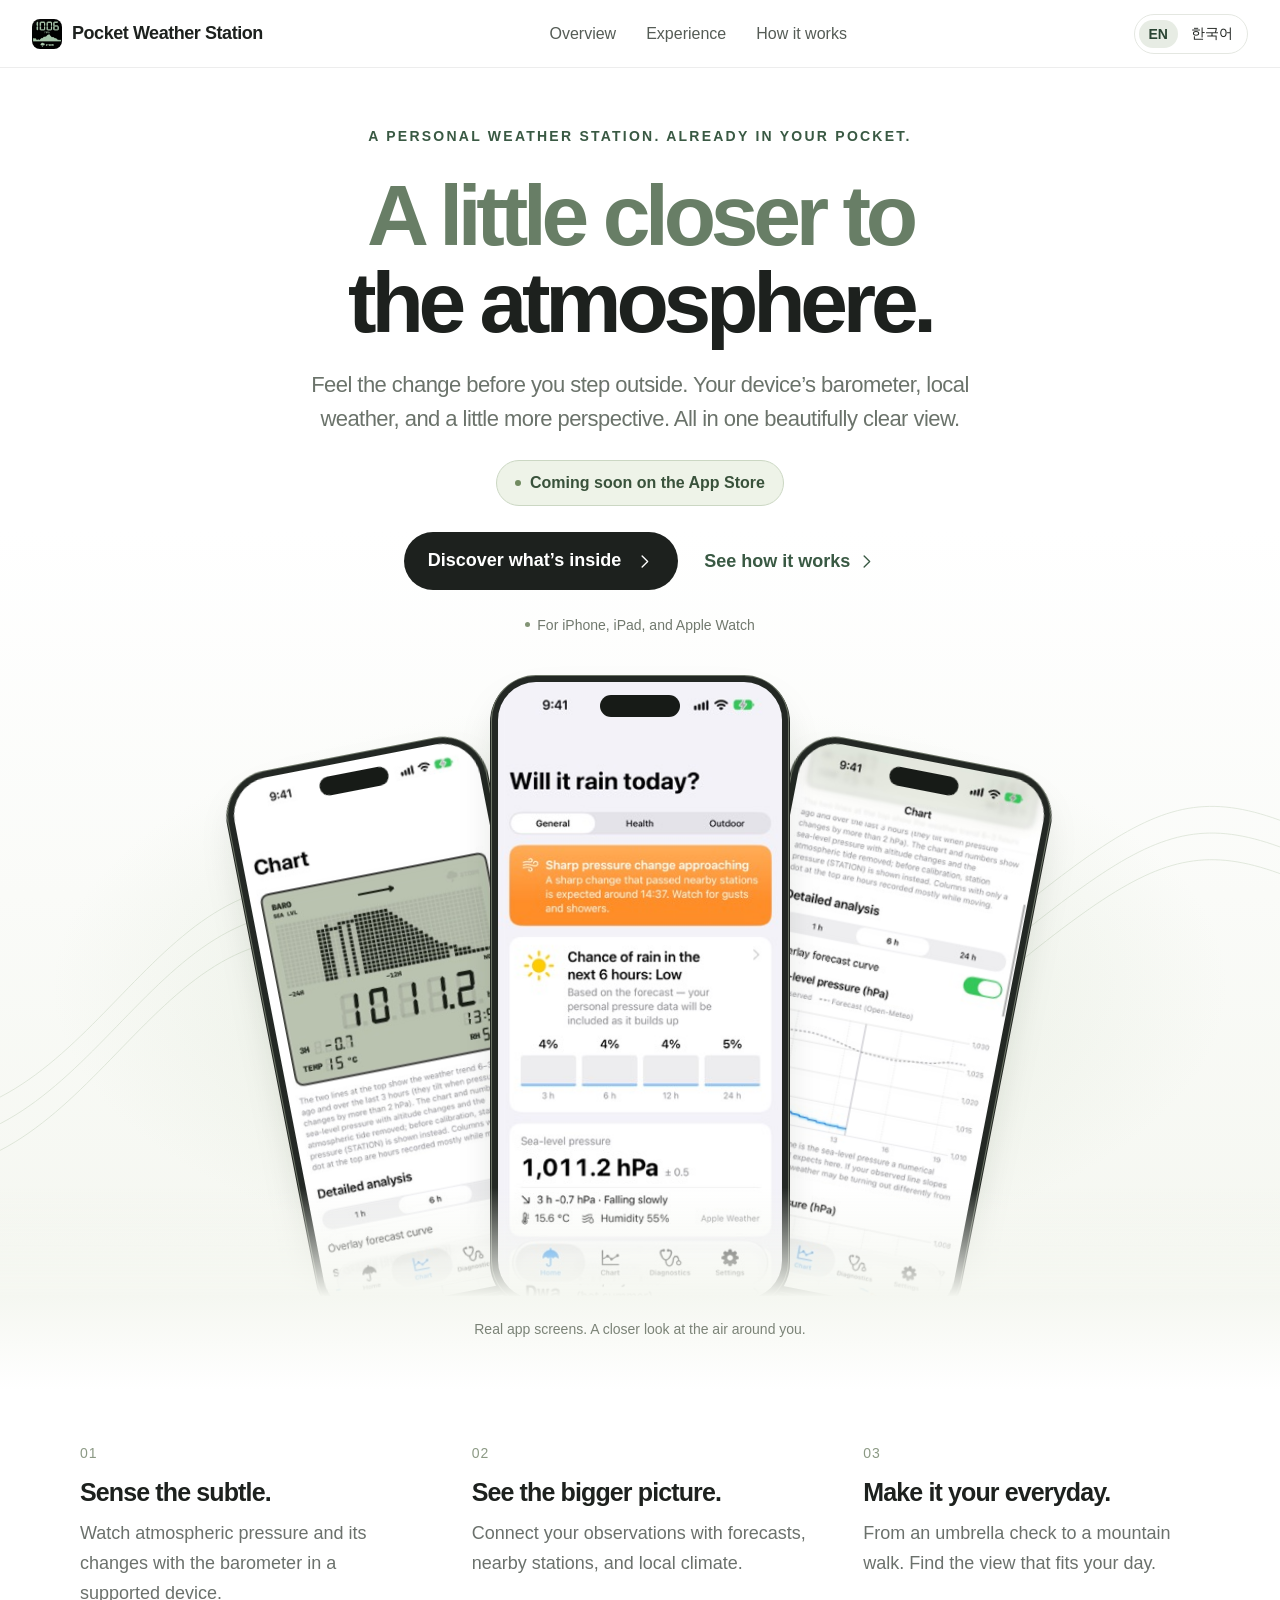
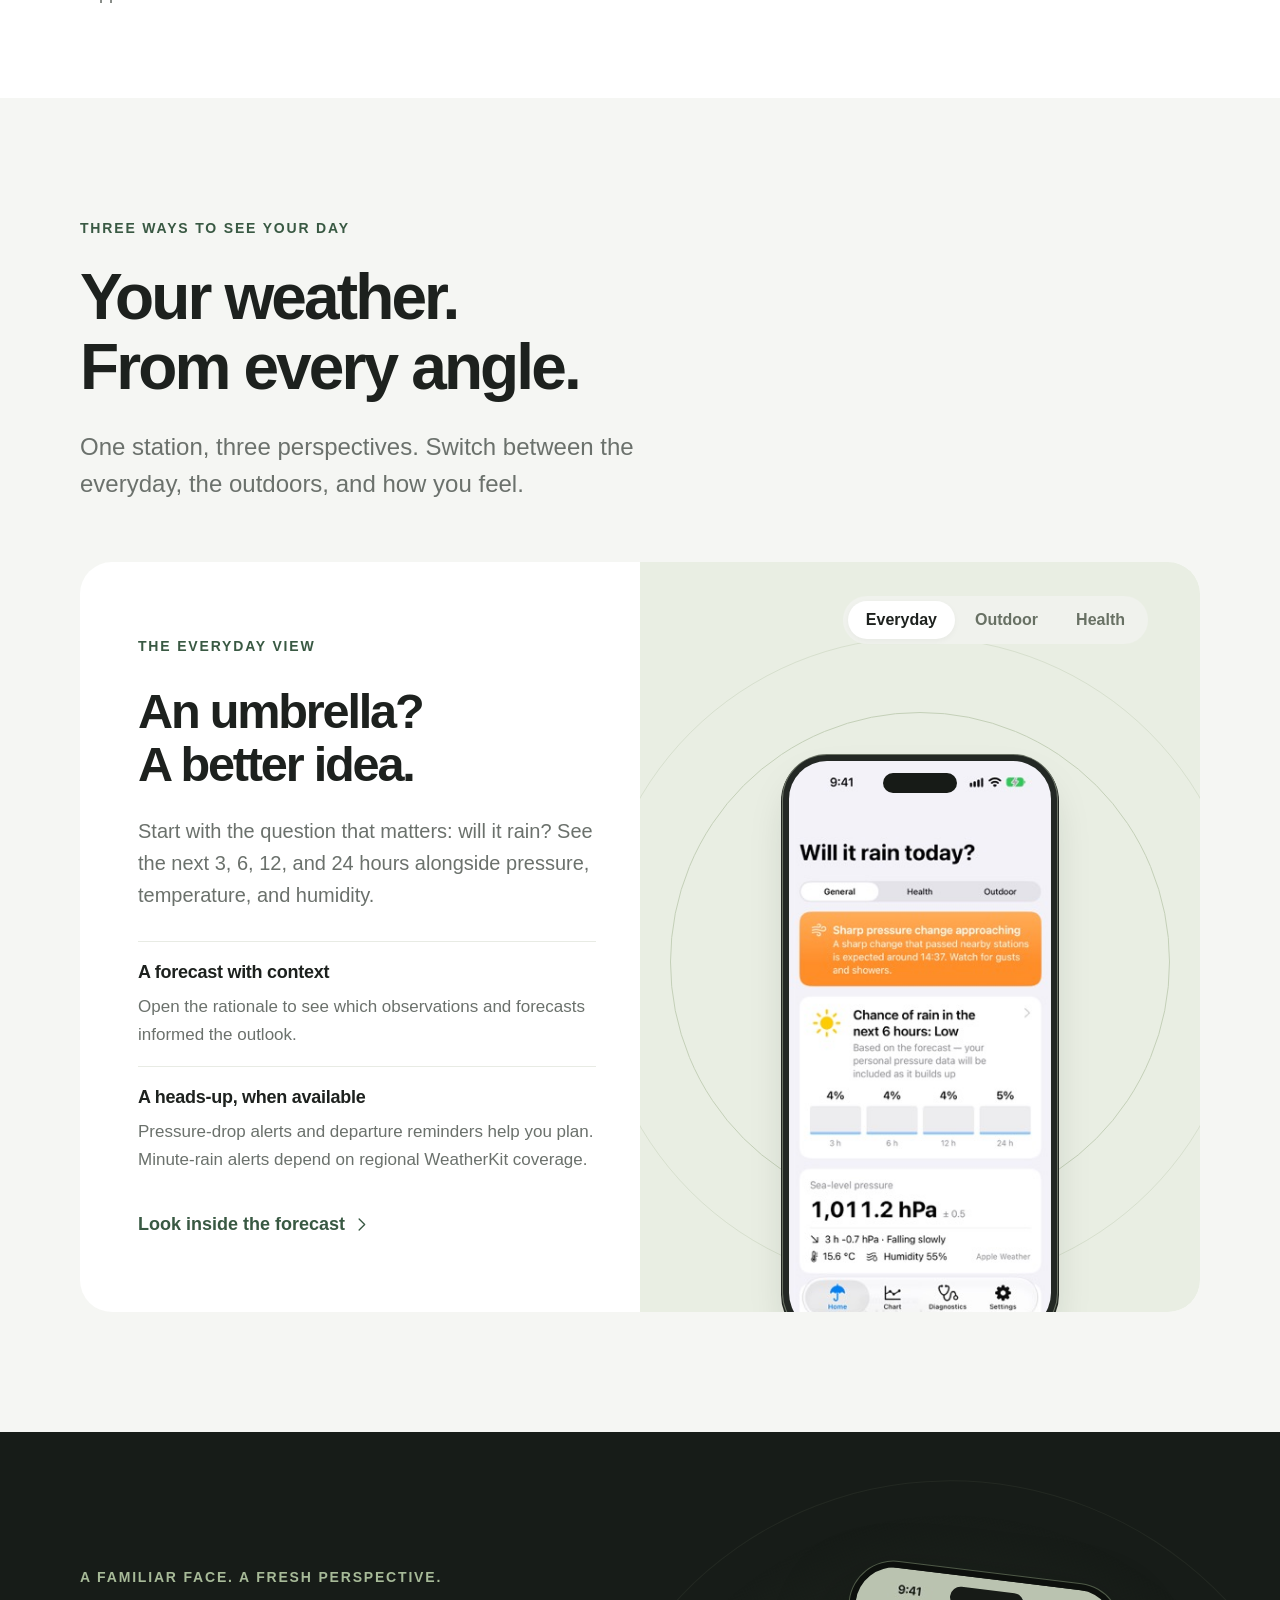
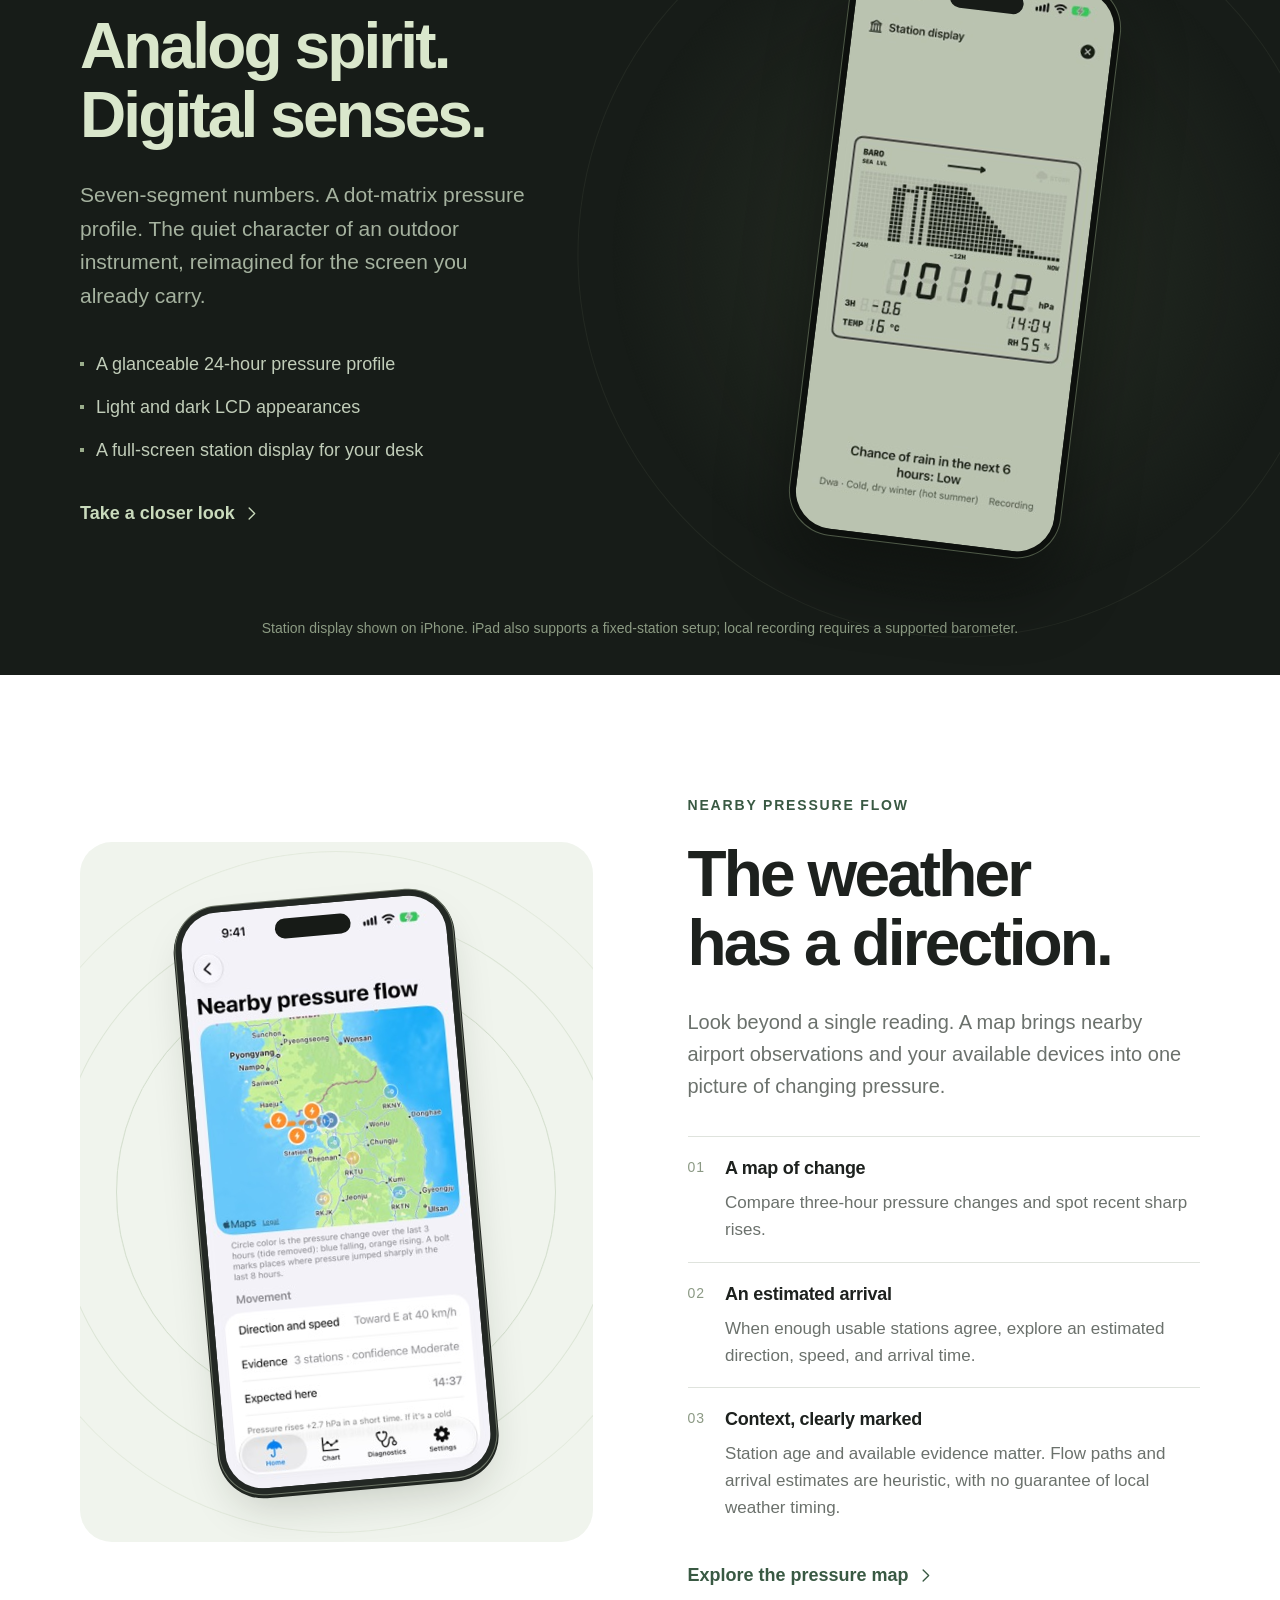
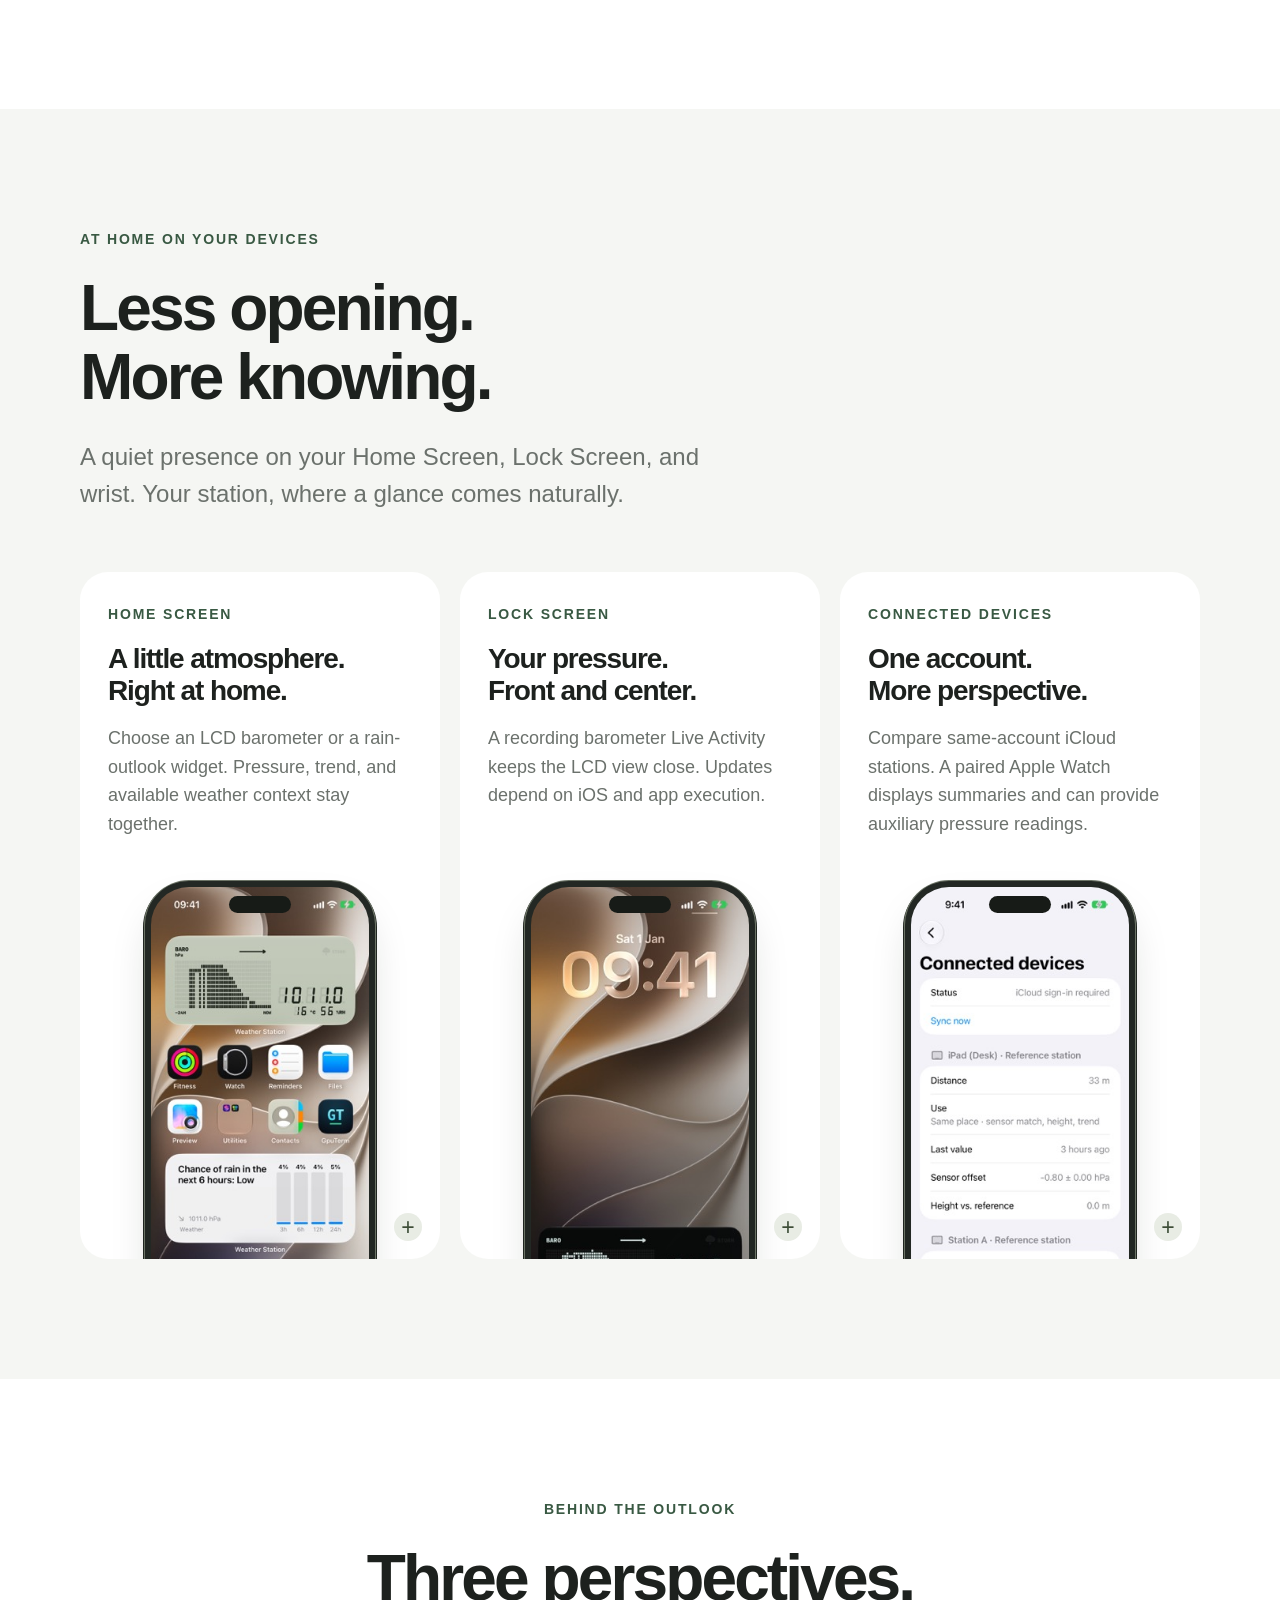
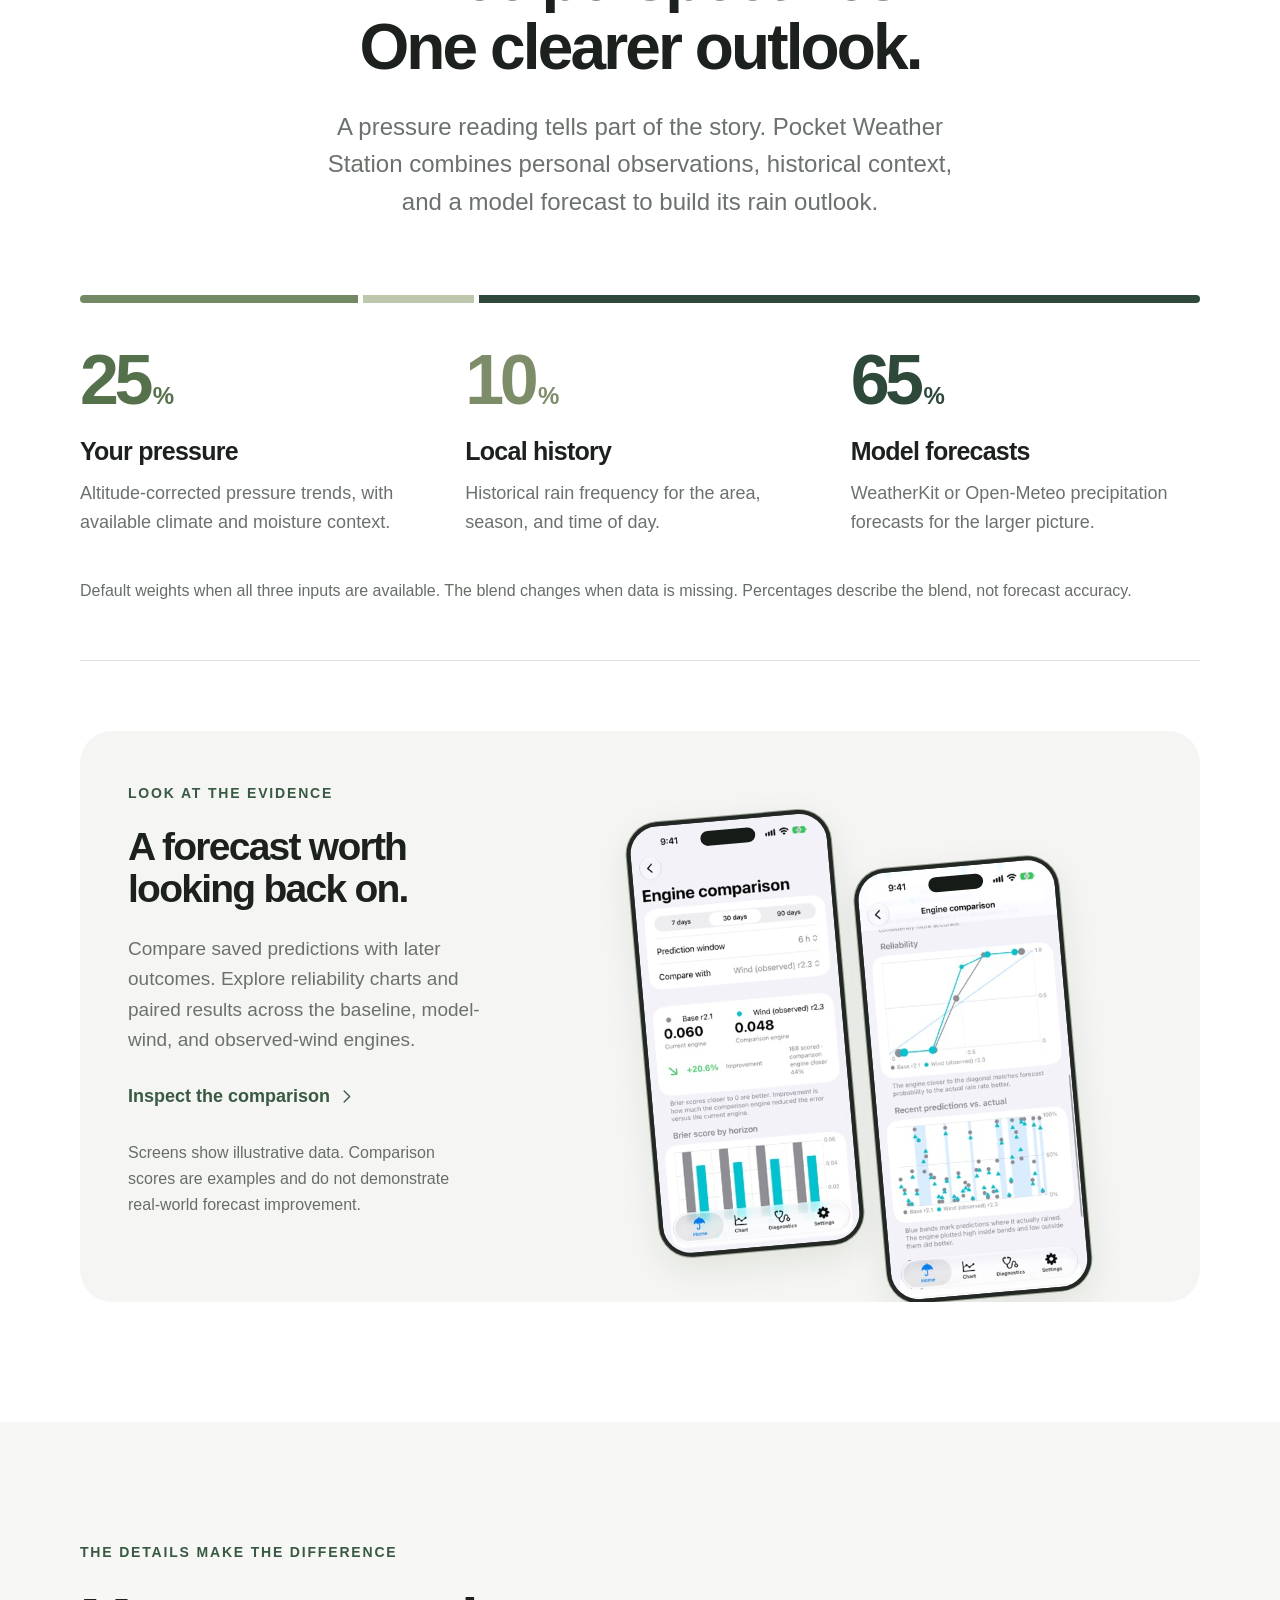
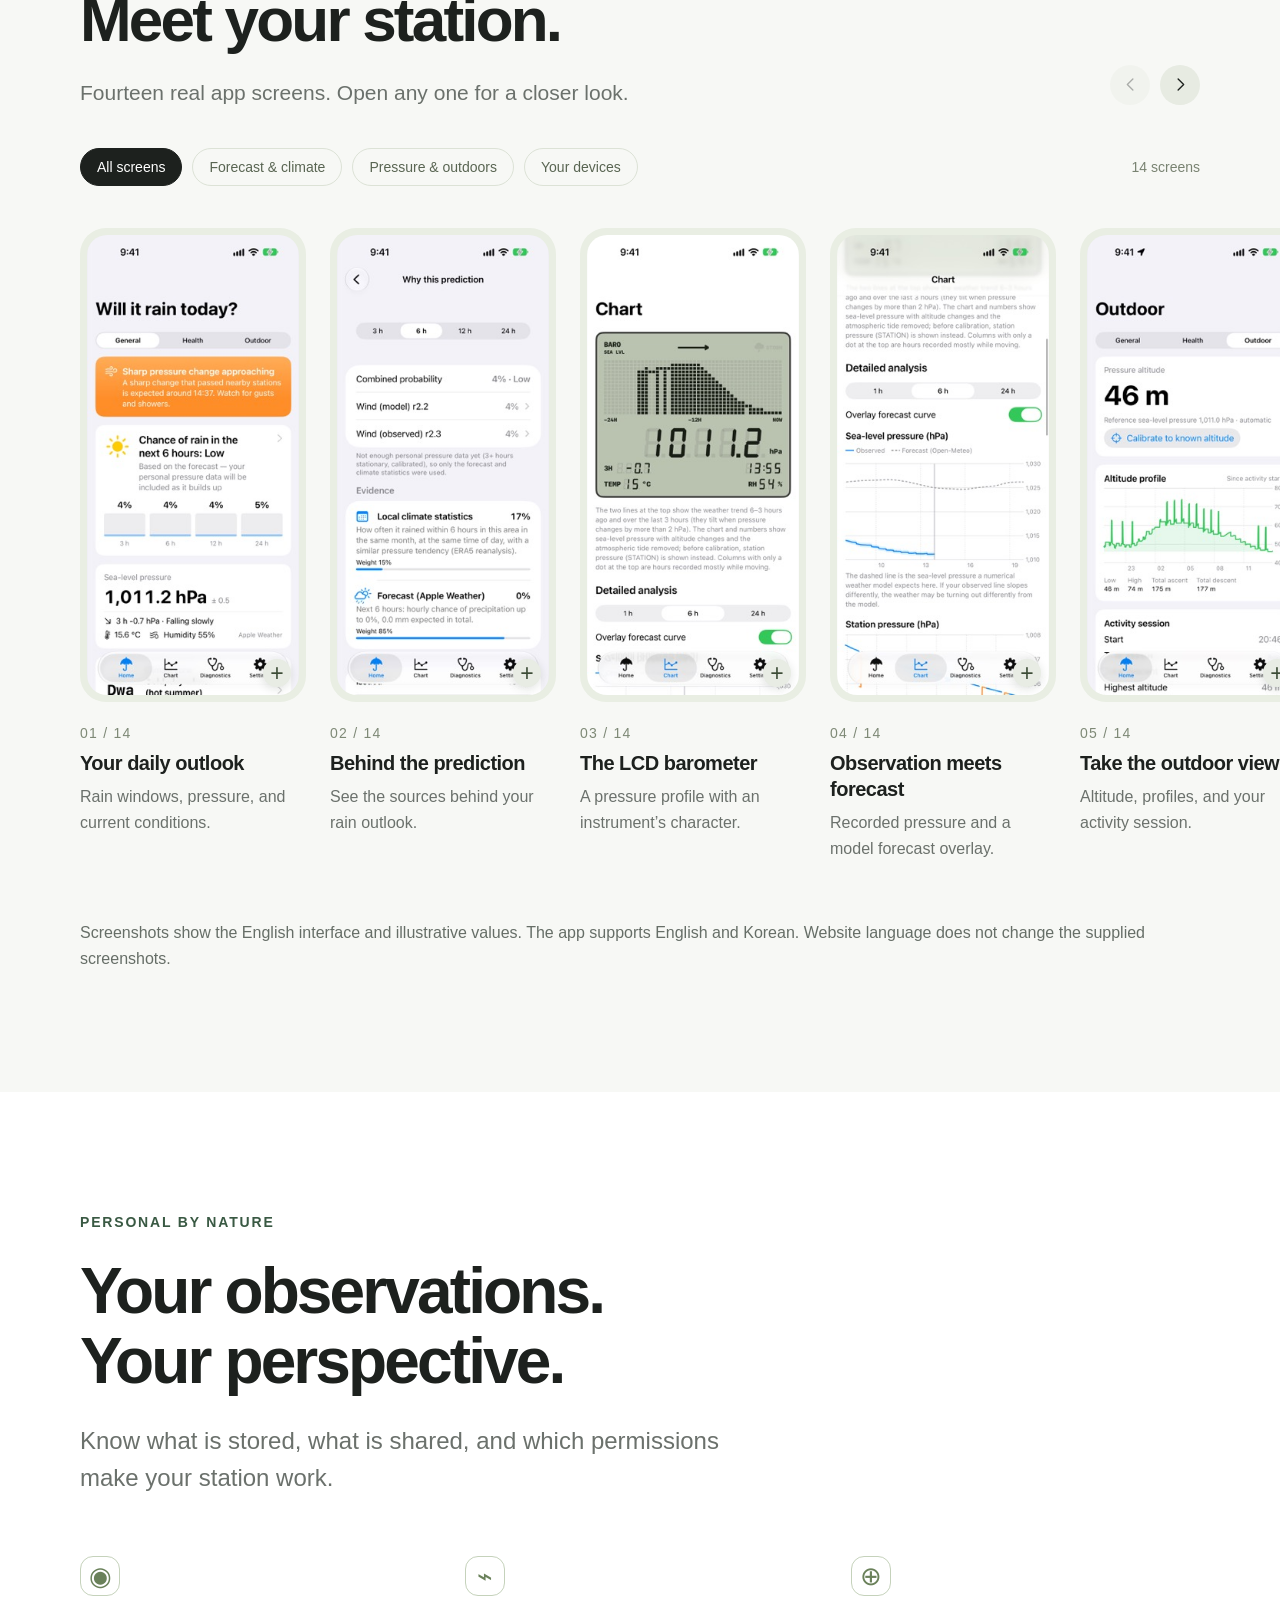
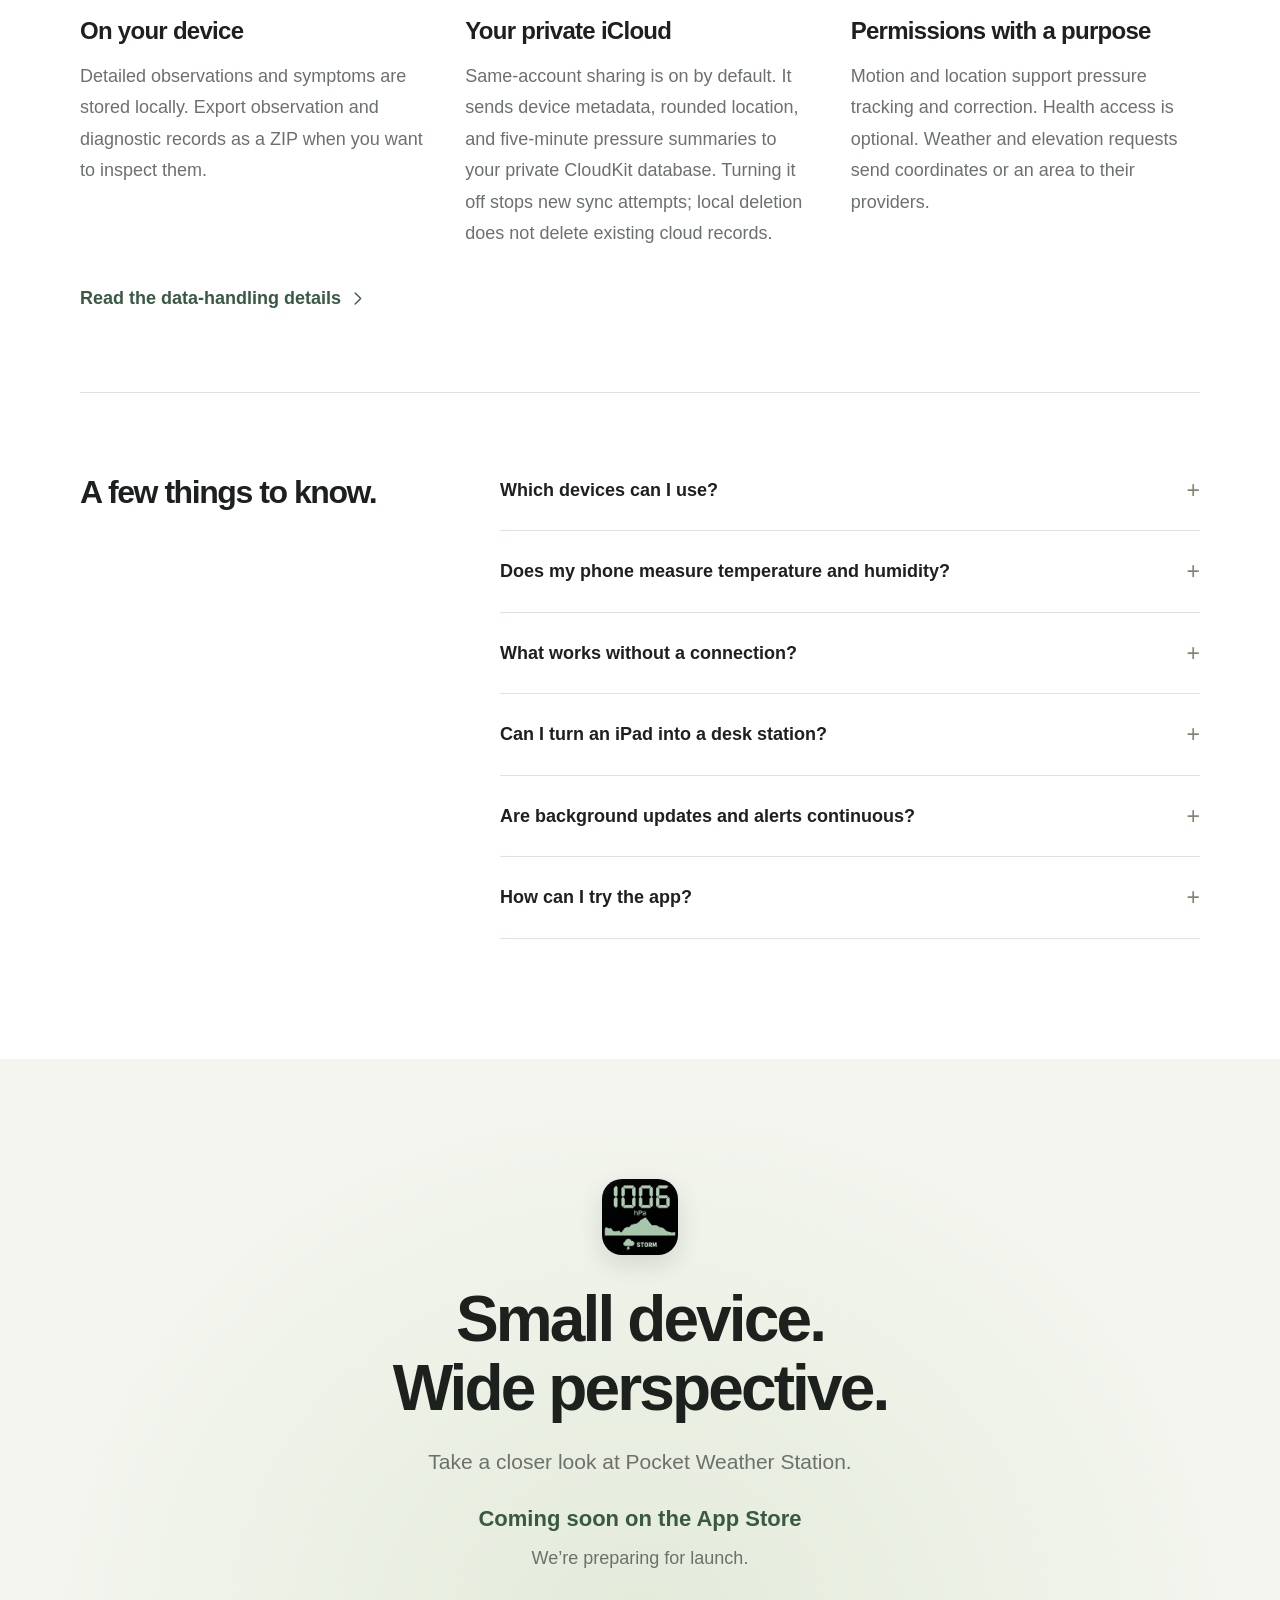
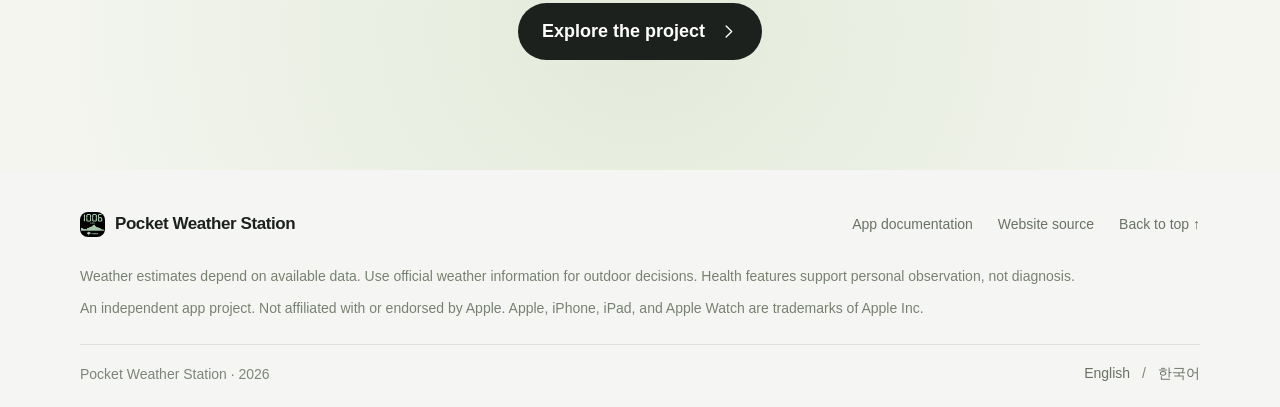
==== commit e477e1d3: "Announce upcoming App Store launch and enlarge site typography" ====
--- a/index.html
+++ b/index.html
@@ -18,7 +18,7 @@
   </div></header>
   <main id="main">
     <section class="hero" id="overview" aria-labelledby="hero-title">
-      <div class="hero-copy"><p class="eyebrow">A PERSONAL WEATHER STATION. ALREADY IN YOUR POCKET.</p><h1 id="hero-title">A little closer to<br>the atmosphere.</h1><p class="hero-description">Feel the change before you step outside. Your device’s barometer, local weather, and a little more perspective. All in one beautifully clear view.</p><div class="hero-actions"><a class="button" href="#experience">Discover what’s inside<svg viewBox="0 0 24 24" aria-hidden="true"><path d="m9 5 7 7-7 7"/></svg></a><a class="text-link" href="#technology">See how it works<svg viewBox="0 0 24 24" aria-hidden="true"><path d="m9 5 7 7-7 7"/></svg></a></div><p class="platforms"><span class="platform-dot" aria-hidden="true"></span>For iPhone, iPad, and Apple Watch</p></div>
+      <div class="hero-copy"><p class="eyebrow">A PERSONAL WEATHER STATION. ALREADY IN YOUR POCKET.</p><h1 id="hero-title">A little closer to<br>the atmosphere.</h1><p class="hero-description">Feel the change before you step outside. Your device’s barometer, local weather, and a little more perspective. All in one beautifully clear view.</p><p class="release-badge"><span aria-hidden="true"></span>Coming soon on the App Store</p><div class="hero-actions"><a class="button" href="#experience">Discover what’s inside<svg viewBox="0 0 24 24" aria-hidden="true"><path d="m9 5 7 7-7 7"/></svg></a><a class="text-link" href="#technology">See how it works<svg viewBox="0 0 24 24" aria-hidden="true"><path d="m9 5 7 7-7 7"/></svg></a></div><p class="platforms"><span class="platform-dot" aria-hidden="true"></span>For iPhone, iPad, and Apple Watch</p></div>
       <div class="hero-stage"><svg class="atmosphere" viewBox="0 0 1440 640" fill="none" aria-hidden="true"><path d="M-100 470C120 470 180 140 410 220S770 540 1040 320 1330 70 1540 180"/><path d="M-100 500C120 500 180 170 410 250S770 570 1040 350 1330 100 1540 210"/><path d="M-100 530C120 530 180 200 410 280S770 600 1040 380 1330 130 1540 240"/></svg><div class="hero-phones"><div class="phone hero-phone-left"><img class="" src="./assets/screenshots/03-chart-lcd-600.jpg" srcset="./assets/screenshots/03-chart-lcd-600.jpg 600w, ./assets/screenshots/03-chart-lcd.jpg 1206w" sizes="(max-width: 600px) 70vw, 340px" width="1206" height="2622" alt="The LCD barometer" loading=lazy decoding="async"><span class="island" aria-hidden="true"></span></div><div class="phone hero-phone-center"><img class="" src="./assets/screenshots/01-home-600.jpg" srcset="./assets/screenshots/01-home-600.jpg 600w, ./assets/screenshots/01-home.jpg 1206w" sizes="(max-width: 600px) 70vw, 340px" width="1206" height="2622" alt="Your daily outlook" fetchpriority=high decoding="async"><span class="island" aria-hidden="true"></span></div><div class="phone hero-phone-right"><img class="" src="./assets/screenshots/04-chart-forecast-600.jpg" srcset="./assets/screenshots/04-chart-forecast-600.jpg 600w, ./assets/screenshots/04-chart-forecast.jpg 1206w" sizes="(max-width: 600px) 70vw, 340px" width="1206" height="2622" alt="Observation meets forecast" loading=lazy decoding="async"><span class="island" aria-hidden="true"></span></div></div></div>
       <p class="image-caption">Real app screens. A closer look at the air around you.</p>
     </section>
@@ -38,8 +38,8 @@
     <section class="ecosystem section-pad" aria-labelledby="ecosystem-title"><div class="section-width"><div class="section-heading"><p class="eyebrow">AT HOME ON YOUR DEVICES</p><h2 id="ecosystem-title">Less opening.<br>More knowing.</h2><p>A quiet presence on your Home Screen, Lock Screen, and wrist. Your station, where a glance comes naturally.</p></div><div class="ecosystem-grid"><article class="ecosystem-card"><div class="ecosystem-copy"><p class="eyebrow">HOME SCREEN</p><h3>A little atmosphere.<br>Right at home.</h3><p>Choose an LCD barometer or a rain-outlook widget. Pressure, trend, and available weather context stay together.</p></div><button class="screen-button" data-screen="13-widgets" aria-haspopup="dialog" aria-label="Enlarge screenshot: At a glance, at home"><div class="phone "><img class="" src="./assets/screenshots/13-widgets-600.jpg" srcset="./assets/screenshots/13-widgets-600.jpg 600w, ./assets/screenshots/13-widgets.jpg 1206w" sizes="(max-width: 600px) 70vw, 340px" width="1206" height="2622" alt="At a glance, at home" loading=lazy decoding="async"><span class="island" aria-hidden="true"></span></div><span class="zoom-plus" aria-hidden="true">+</span></button></article><article class="ecosystem-card"><div class="ecosystem-copy"><p class="eyebrow">LOCK SCREEN</p><h3>Your pressure.<br>Front and center.</h3><p>A recording barometer Live Activity keeps the LCD view close. Updates depend on iOS and app execution.</p></div><button class="screen-button" data-screen="14-lock-screen" aria-haspopup="dialog" aria-label="Enlarge screenshot: Keep your station close"><div class="phone "><img class="" src="./assets/screenshots/14-lock-screen-600.jpg" srcset="./assets/screenshots/14-lock-screen-600.jpg 600w, ./assets/screenshots/14-lock-screen.jpg 1206w" sizes="(max-width: 600px) 70vw, 340px" width="1206" height="2622" alt="Keep your station close" loading=lazy decoding="async"><span class="island" aria-hidden="true"></span></div><span class="zoom-plus" aria-hidden="true">+</span></button></article><article class="ecosystem-card"><div class="ecosystem-copy"><p class="eyebrow">CONNECTED DEVICES</p><h3>One account.<br>More perspective.</h3><p>Compare same-account iCloud stations. A paired Apple Watch displays summaries and can provide auxiliary pressure readings.</p></div><button class="screen-button" data-screen="11-connected-devices" aria-haspopup="dialog" aria-label="Enlarge screenshot: Your connected stations"><div class="phone "><img class="" src="./assets/screenshots/11-connected-devices-600.jpg" srcset="./assets/screenshots/11-connected-devices-600.jpg 600w, ./assets/screenshots/11-connected-devices.jpg 1206w" sizes="(max-width: 600px) 70vw, 340px" width="1206" height="2622" alt="Your connected stations" loading=lazy decoding="async"><span class="island" aria-hidden="true"></span></div><span class="zoom-plus" aria-hidden="true">+</span></button></article></div></div></section>
     <section class="technology section-pad" id="technology" aria-labelledby="tech-title"><div class="section-width"><div class="section-heading centered"><p class="eyebrow">BEHIND THE OUTLOOK</p><h2 id="tech-title">Three perspectives.<br>One clearer outlook.</h2><p>A pressure reading tells part of the story. Pocket Weather Station combines personal observations, historical context, and a model forecast to build its rain outlook.</p></div><div class="blend-bar" aria-hidden="true"><span></span><span></span><span></span></div><div class="ingredients"><article class="ingredient ingredient-0"><p class="weight">25<span>%</span></p><h3>Your pressure</h3><p>Altitude-corrected pressure trends, with available climate and moisture context.</p></article><article class="ingredient ingredient-1"><p class="weight">10<span>%</span></p><h3>Local history</h3><p>Historical rain frequency for the area, season, and time of day.</p></article><article class="ingredient ingredient-2"><p class="weight">65<span>%</span></p><h3>Model forecasts</h3><p>WeatherKit or Open-Meteo precipitation forecasts for the larger picture.</p></article></div><p class="footnote weight-note">Default weights when all three inputs are available. The blend changes when data is missing. Percentages describe the blend, not forecast accuracy.</p><div class="comparison"><div class="comparison-copy"><p class="eyebrow">LOOK AT THE EVIDENCE</p><h3>A forecast worth<br>looking back on.</h3><p>Compare saved predictions with later outcomes. Explore reliability charts and paired results across the baseline, model-wind, and observed-wind engines.</p><button class="text-link" type="button" data-screen="09-engine-comparison" aria-haspopup="dialog">Inspect the comparison<svg viewBox="0 0 24 24" aria-hidden="true"><path d="m9 5 7 7-7 7"/></svg></button><p class="footnote">Screens show illustrative data. Comparison scores are examples and do not demonstrate real-world forecast improvement.</p></div><div class="comparison-visual"><div class="phone "><img class="" src="./assets/screenshots/09-engine-comparison-600.jpg" srcset="./assets/screenshots/09-engine-comparison-600.jpg 600w, ./assets/screenshots/09-engine-comparison.jpg 1206w" sizes="(max-width: 600px) 70vw, 340px" width="1206" height="2622" alt="Compare the engines" loading=lazy decoding="async"><span class="island" aria-hidden="true"></span></div><div class="phone "><img class="" src="./assets/screenshots/10-engine-charts-600.jpg" srcset="./assets/screenshots/10-engine-charts-600.jpg 600w, ./assets/screenshots/10-engine-charts.jpg 1206w" sizes="(max-width: 600px) 70vw, 340px" width="1206" height="2622" alt="Look back. Learn more." loading=lazy decoding="async"><span class="island" aria-hidden="true"></span></div></div></div></div></section>
     <section class="gallery section-pad" id="screens" aria-labelledby="gallery-title"><div class="section-width"><div class="gallery-heading"><div><p class="eyebrow">THE DETAILS MAKE THE DIFFERENCE</p><h2 id="gallery-title">Meet your station.</h2><p class="body-large">Fourteen real app screens. Open any one for a closer look.</p></div><div class="gallery-arrows"><button type="button" data-scroll="-1" aria-label="Previous screens"><svg viewBox="0 0 24 24" aria-hidden="true"><path d="m15 5-7 7 7 7"/></svg></button><button type="button" data-scroll="1" aria-label="Next screens"><svg viewBox="0 0 24 24" aria-hidden="true"><path d="m9 5 7 7-7 7"/></svg></button></div></div><div class="gallery-controls"><div class="filters" role="group" aria-label="App screenshot gallery"><button type="button" data-filter="0" aria-pressed="true">All screens</button><button type="button" data-filter="1" aria-pressed="false">Forecast &amp; climate</button><button type="button" data-filter="2" aria-pressed="false">Pressure &amp; outdoors</button><button type="button" data-filter="3" aria-pressed="false">Your devices</button></div><span class="gallery-count" aria-live="polite" data-count-suffix="screens">14 screens</span></div></div><div class="gallery-track" aria-label="App screenshot gallery" tabindex="0"><article class="gallery-card" data-group="1"><button class="gallery-image" type="button" data-screen="01-home" aria-haspopup="dialog" aria-label="Enlarge screenshot: Your daily outlook"><img class="" src="./assets/screenshots/01-home-600.jpg" srcset="./assets/screenshots/01-home-600.jpg 600w, ./assets/screenshots/01-home.jpg 1206w" sizes="(max-width: 600px) 70vw, 340px" width="1206" height="2622" alt="Your daily outlook" loading=lazy decoding="async"><span class="zoom-plus" aria-hidden="true">+</span></button><span class="screen-index">01 / 14</span><h3>Your daily outlook</h3><p>Rain windows, pressure, and current conditions.</p></article><article class="gallery-card" data-group="1"><button class="gallery-image" type="button" data-screen="02-prediction-rationale" aria-haspopup="dialog" aria-label="Enlarge screenshot: Behind the prediction"><img class="" src="./assets/screenshots/02-prediction-rationale-600.jpg" srcset="./assets/screenshots/02-prediction-rationale-600.jpg 600w, ./assets/screenshots/02-prediction-rationale.jpg 1206w" sizes="(max-width: 600px) 70vw, 340px" width="1206" height="2622" alt="Behind the prediction" loading=lazy decoding="async"><span class="zoom-plus" aria-hidden="true">+</span></button><span class="screen-index">02 / 14</span><h3>Behind the prediction</h3><p>See the sources behind your rain outlook.</p></article><article class="gallery-card" data-group="2"><button class="gallery-image" type="button" data-screen="03-chart-lcd" aria-haspopup="dialog" aria-label="Enlarge screenshot: The LCD barometer"><img class="" src="./assets/screenshots/03-chart-lcd-600.jpg" srcset="./assets/screenshots/03-chart-lcd-600.jpg 600w, ./assets/screenshots/03-chart-lcd.jpg 1206w" sizes="(max-width: 600px) 70vw, 340px" width="1206" height="2622" alt="The LCD barometer" loading=lazy decoding="async"><span class="zoom-plus" aria-hidden="true">+</span></button><span class="screen-index">03 / 14</span><h3>The LCD barometer</h3><p>A pressure profile with an instrument’s character.</p></article><article class="gallery-card" data-group="2"><button class="gallery-image" type="button" data-screen="04-chart-forecast" aria-haspopup="dialog" aria-label="Enlarge screenshot: Observation meets forecast"><img class="" src="./assets/screenshots/04-chart-forecast-600.jpg" srcset="./assets/screenshots/04-chart-forecast-600.jpg 600w, ./assets/screenshots/04-chart-forecast.jpg 1206w" sizes="(max-width: 600px) 70vw, 340px" width="1206" height="2622" alt="Observation meets forecast" loading=lazy decoding="async"><span class="zoom-plus" aria-hidden="true">+</span></button><span class="screen-index">04 / 14</span><h3>Observation meets forecast</h3><p>Recorded pressure and a model forecast overlay.</p></article><article class="gallery-card" data-group="2"><button class="gallery-image" type="button" data-screen="05-outdoor" aria-haspopup="dialog" aria-label="Enlarge screenshot: Take the outdoor view"><img class="" src="./assets/screenshots/05-outdoor-600.jpg" srcset="./assets/screenshots/05-outdoor-600.jpg 600w, ./assets/screenshots/05-outdoor.jpg 1206w" sizes="(max-width: 600px) 70vw, 340px" width="1206" height="2622" alt="Take the outdoor view" loading=lazy decoding="async"><span class="zoom-plus" aria-hidden="true">+</span></button><span class="screen-index">05 / 14</span><h3>Take the outdoor view</h3><p>Altitude, profiles, and your activity session.</p></article><article class="gallery-card" data-group="2"><button class="gallery-image" type="button" data-screen="06-pressure-flow-map" aria-haspopup="dialog" aria-label="Enlarge screenshot: Read the pressure flow"><img class="" src="./assets/screenshots/06-pressure-flow-map-600.jpg" srcset="./assets/screenshots/06-pressure-flow-map-600.jpg 600w, ./assets/screenshots/06-pressure-flow-map.jpg 1206w" sizes="(max-width: 600px) 70vw, 340px" width="1206" height="2622" alt="Read the pressure flow" loading=lazy decoding="async"><span class="zoom-plus" aria-hidden="true">+</span></button><span class="screen-index">06 / 14</span><h3>Read the pressure flow</h3><p>Nearby station changes and estimated movement.</p></article><article class="gallery-card" data-group="2"><button class="gallery-image" type="button" data-screen="07-health" aria-haspopup="dialog" aria-label="Enlarge screenshot: A little personal context"><img class="" src="./assets/screenshots/07-health-600.jpg" srcset="./assets/screenshots/07-health-600.jpg 600w, ./assets/screenshots/07-health.jpg 1206w" sizes="(max-width: 600px) 70vw, 340px" width="1206" height="2622" alt="A little personal context" loading=lazy decoding="async"><span class="zoom-plus" aria-hidden="true">+</span></button><span class="screen-index">07 / 14</span><h3>A little personal context</h3><p>Pressure swings alongside your symptom records.</p></article><article class="gallery-card" data-group="1"><button class="gallery-image" type="button" data-screen="08-climate-zone" aria-haspopup="dialog" aria-label="Enlarge screenshot: Know your climate"><img class="" src="./assets/screenshots/08-climate-zone-600.jpg" srcset="./assets/screenshots/08-climate-zone-600.jpg 600w, ./assets/screenshots/08-climate-zone.jpg 1206w" sizes="(max-width: 600px) 70vw, 340px" width="1206" height="2622" alt="Know your climate" loading=lazy decoding="async"><span class="zoom-plus" aria-hidden="true">+</span></button><span class="screen-index">08 / 14</span><h3>Know your climate</h3><p>Local Köppen classification and future scenario context.</p></article><article class="gallery-card" data-group="1"><button class="gallery-image" type="button" data-screen="09-engine-comparison" aria-haspopup="dialog" aria-label="Enlarge screenshot: Compare the engines"><img class="" src="./assets/screenshots/09-engine-comparison-600.jpg" srcset="./assets/screenshots/09-engine-comparison-600.jpg 600w, ./assets/screenshots/09-engine-comparison.jpg 1206w" sizes="(max-width: 600px) 70vw, 340px" width="1206" height="2622" alt="Compare the engines" loading=lazy decoding="async"><span class="zoom-plus" aria-hidden="true">+</span></button><span class="screen-index">09 / 14</span><h3>Compare the engines</h3><p>Paired predictions and outcome-based scores.</p></article><article class="gallery-card" data-group="1"><button class="gallery-image" type="button" data-screen="10-engine-charts" aria-haspopup="dialog" aria-label="Enlarge screenshot: Look back. Learn more."><img class="" src="./assets/screenshots/10-engine-charts-600.jpg" srcset="./assets/screenshots/10-engine-charts-600.jpg 600w, ./assets/screenshots/10-engine-charts.jpg 1206w" sizes="(max-width: 600px) 70vw, 340px" width="1206" height="2622" alt="Look back. Learn more." loading=lazy decoding="async"><span class="zoom-plus" aria-hidden="true">+</span></button><span class="screen-index">10 / 14</span><h3>Look back. Learn more.</h3><p>Reliability and recent prediction-versus-outcome charts.</p></article><article class="gallery-card" data-group="3"><button class="gallery-image" type="button" data-screen="11-connected-devices" aria-haspopup="dialog" aria-label="Enlarge screenshot: Your connected stations"><img class="" src="./assets/screenshots/11-connected-devices-600.jpg" srcset="./assets/screenshots/11-connected-devices-600.jpg 600w, ./assets/screenshots/11-connected-devices.jpg 1206w" sizes="(max-width: 600px) 70vw, 340px" width="1206" height="2622" alt="Your connected stations" loading=lazy decoding="async"><span class="zoom-plus" aria-hidden="true">+</span></button><span class="screen-index">11 / 14</span><h3>Your connected stations</h3><p>Same-account stations, pressure offsets, and status.</p></article><article class="gallery-card" data-group="3"><button class="gallery-image" type="button" data-screen="12-station-display" aria-haspopup="dialog" aria-label="Enlarge screenshot: A station for your desk"><img class="" src="./assets/screenshots/12-station-display-600.jpg" srcset="./assets/screenshots/12-station-display-600.jpg 600w, ./assets/screenshots/12-station-display.jpg 1206w" sizes="(max-width: 600px) 70vw, 340px" width="1206" height="2622" alt="A station for your desk" loading=lazy decoding="async"><span class="zoom-plus" aria-hidden="true">+</span></button><span class="screen-index">12 / 14</span><h3>A station for your desk</h3><p>The dedicated full-screen LCD station display.</p></article><article class="gallery-card" data-group="3"><button class="gallery-image" type="button" data-screen="13-widgets" aria-haspopup="dialog" aria-label="Enlarge screenshot: At a glance, at home"><img class="" src="./assets/screenshots/13-widgets-600.jpg" srcset="./assets/screenshots/13-widgets-600.jpg 600w, ./assets/screenshots/13-widgets.jpg 1206w" sizes="(max-width: 600px) 70vw, 340px" width="1206" height="2622" alt="At a glance, at home" loading=lazy decoding="async"><span class="zoom-plus" aria-hidden="true">+</span></button><span class="screen-index">13 / 14</span><h3>At a glance, at home</h3><p>LCD and rain-outlook Home Screen widgets.</p></article><article class="gallery-card" data-group="3"><button class="gallery-image" type="button" data-screen="14-lock-screen" aria-haspopup="dialog" aria-label="Enlarge screenshot: Keep your station close"><img class="" src="./assets/screenshots/14-lock-screen-600.jpg" srcset="./assets/screenshots/14-lock-screen-600.jpg 600w, ./assets/screenshots/14-lock-screen.jpg 1206w" sizes="(max-width: 600px) 70vw, 340px" width="1206" height="2622" alt="Keep your station close" loading=lazy decoding="async"><span class="zoom-plus" aria-hidden="true">+</span></button><span class="screen-index">14 / 14</span><h3>Keep your station close</h3><p>The recording barometer Live Activity.</p></article></div><p class="footnote section-width">Screenshots show the English interface and illustrative values. The app supports English and Korean. Website language does not change the supplied screenshots.</p></section>
-    <section class="privacy section-pad" id="privacy" aria-labelledby="privacy-title"><div class="section-width"><div class="section-heading"><p class="eyebrow">PERSONAL BY NATURE</p><h2 id="privacy-title">Your observations.<br>Your perspective.</h2><p>Know what is stored, what is shared, and which permissions make your station work.</p></div><div class="privacy-grid"><article><span class="privacy-symbol" aria-hidden="true">◉</span><h3>On your device</h3><p>Detailed observations and symptoms are stored locally. Export observation and diagnostic records as a ZIP when you want to inspect them.</p></article><article><span class="privacy-symbol" aria-hidden="true">⌁</span><h3>Your private iCloud</h3><p>Same-account sharing is on by default. It sends device metadata, rounded location, and five-minute pressure summaries to your private CloudKit database. Turning it off stops new sync attempts; local deletion does not delete existing cloud records.</p></article><article><span class="privacy-symbol" aria-hidden="true">⊕</span><h3>Permissions with a purpose</h3><p>Motion and location support pressure tracking and correction. Health access is optional. Weather and elevation requests send coordinates or an area to their providers.</p></article></div><a class="text-link" href="https://github.com/fortranmentis/pocket_weather_station/blob/main/README.md#data-and-privacy">Read the data-handling details<svg viewBox="0 0 24 24" aria-hidden="true"><path d="m9 5 7 7-7 7"/></svg></a><div class="faq"><h3>A few things to know.</h3><div><details><summary>Which devices can I use?<span aria-hidden="true">+</span></summary><p>The app targets iPhone and iPad on iOS/iPadOS 17 or later, with an optional Apple Watch companion on watchOS 10 or later. Local pressure measurement requires a supported built-in barometer. The Watch complements the phone; it is not a standalone forecast engine.</p></details><details><summary>Does my phone measure temperature and humidity?<span aria-hidden="true">+</span></summary><p>Pressure comes from the supported device’s barometer. Temperature and relative humidity come from weather providers for your area; they are not local phone-sensor measurements.</p></details><details><summary>What works without a connection?<span aria-hidden="true">+</span></summary><p>Local sensor recording, stored observations, and the bundled climate classification can remain useful without a live forecast connection once the needed location is available. Fresh forecasts, airport reports, historical downloads, and iCloud syncing require network access.</p></details><details><summary>Can I turn an iPad into a desk station?<span aria-hidden="true">+</span></summary><p>Yes, on a device with a supported barometer. Keep it at a fixed location, enable Reference station mode, start recording, and open Station display. The full-screen view keeps the display awake while open. External power is recommended for long sessions.</p></details><details><summary>Are background updates and alerts continuous?<span aria-hidden="true">+</span></summary><p>iOS controls background execution, widget refreshes, and Live Activities. Permissions, power settings, available data, and region affect updates and alerts. Continuous sensor collection and exact delivery times are not guaranteed.</p></details><details><summary>How can I try the app?<span aria-hidden="true">+</span></summary><p>The current source project is version 0.1.0. This site links to the project and build instructions; an App Store download is not linked here. A device build needs Xcode, signing, and the applicable Apple services.</p></details></div></div></div></section>
-    <section class="closing section-pad" aria-labelledby="closing-title"><img src="./assets/app-icon.png" width="76" height="76" alt="" loading="lazy"><h2 id="closing-title">Small device.<br>Wide perspective.</h2><p>Take a closer look at Pocket Weather Station.</p><a class="button" href="https://github.com/fortranmentis/pocket_weather_station">Explore the project<svg viewBox="0 0 24 24" aria-hidden="true"><path d="m9 5 7 7-7 7"/></svg></a></section>
+    <section class="privacy section-pad" id="privacy" aria-labelledby="privacy-title"><div class="section-width"><div class="section-heading"><p class="eyebrow">PERSONAL BY NATURE</p><h2 id="privacy-title">Your observations.<br>Your perspective.</h2><p>Know what is stored, what is shared, and which permissions make your station work.</p></div><div class="privacy-grid"><article><span class="privacy-symbol" aria-hidden="true">◉</span><h3>On your device</h3><p>Detailed observations and symptoms are stored locally. Export observation and diagnostic records as a ZIP when you want to inspect them.</p></article><article><span class="privacy-symbol" aria-hidden="true">⌁</span><h3>Your private iCloud</h3><p>Same-account sharing is on by default. It sends device metadata, rounded location, and five-minute pressure summaries to your private CloudKit database. Turning it off stops new sync attempts; local deletion does not delete existing cloud records.</p></article><article><span class="privacy-symbol" aria-hidden="true">⊕</span><h3>Permissions with a purpose</h3><p>Motion and location support pressure tracking and correction. Health access is optional. Weather and elevation requests send coordinates or an area to their providers.</p></article></div><a class="text-link" href="https://github.com/fortranmentis/pocket_weather_station/blob/main/README.md#data-and-privacy">Read the data-handling details<svg viewBox="0 0 24 24" aria-hidden="true"><path d="m9 5 7 7-7 7"/></svg></a><div class="faq"><h3>A few things to know.</h3><div><details><summary>Which devices can I use?<span aria-hidden="true">+</span></summary><p>The app targets iPhone and iPad on iOS/iPadOS 17 or later, with an optional Apple Watch companion on watchOS 10 or later. Local pressure measurement requires a supported built-in barometer. The Watch complements the phone; it is not a standalone forecast engine.</p></details><details><summary>Does my phone measure temperature and humidity?<span aria-hidden="true">+</span></summary><p>Pressure comes from the supported device’s barometer. Temperature and relative humidity come from weather providers for your area; they are not local phone-sensor measurements.</p></details><details><summary>What works without a connection?<span aria-hidden="true">+</span></summary><p>Local sensor recording, stored observations, and the bundled climate classification can remain useful without a live forecast connection once the needed location is available. Fresh forecasts, airport reports, historical downloads, and iCloud syncing require network access.</p></details><details><summary>Can I turn an iPad into a desk station?<span aria-hidden="true">+</span></summary><p>Yes, on a device with a supported barometer. Keep it at a fixed location, enable Reference station mode, start recording, and open Station display. The full-screen view keeps the display awake while open. External power is recommended for long sessions.</p></details><details><summary>Are background updates and alerts continuous?<span aria-hidden="true">+</span></summary><p>iOS controls background execution, widget refreshes, and Live Activities. Permissions, power settings, available data, and region affect updates and alerts. Continuous sensor collection and exact delivery times are not guaranteed.</p></details><details><summary>How can I try the app?<span aria-hidden="true">+</span></summary><p>Pocket Weather Station is coming soon to the App Store. We’re preparing for launch. In the meantime, you can explore the source project and build instructions. Building version 0.1.0 on a device requires Xcode, signing, and the applicable Apple services.</p></details></div></div></div></section>
+    <section class="closing section-pad" aria-labelledby="closing-title"><img src="./assets/app-icon.png" width="76" height="76" alt="" loading="lazy"><h2 id="closing-title">Small device.<br>Wide perspective.</h2><p>Take a closer look at Pocket Weather Station.</p><p class="release-announcement"><strong>Coming soon on the App Store</strong><span>We’re preparing for launch.</span></p><a class="button" href="https://github.com/fortranmentis/pocket_weather_station">Explore the project<svg viewBox="0 0 24 24" aria-hidden="true"><path d="m9 5 7 7-7 7"/></svg></a></section>
   </main>
   <footer class="site-footer"><div class="section-width"><div class="footer-top"><a class="brand" href="#top"><img src="./assets/app-icon.png" width="25" height="25" alt=""><span>Pocket Weather Station</span></a><div><a href="https://github.com/fortranmentis/pocket_weather_station/blob/main/README.md">App documentation</a><a href="https://github.com/fortranmentis/pocket_weather_station_hp">Website source</a><a href="#top">Back to top ↑</a></div></div><p>Weather estimates depend on available data. Use official weather information for outdoor decisions. Health features support personal observation, not diagnosis.</p><p>An independent app project. Not affiliated with or endorsed by Apple. Apple, iPhone, iPad, and Apple Watch are trademarks of Apple Inc.</p><div class="footer-bottom"><span>Pocket Weather Station · 2026</span><div><a href="./" lang="en" hreflang="en">English</a><span aria-hidden="true">/</span><a href="./ko/" lang="ko" hreflang="ko">한국어</a></div></div></div></footer>
   <dialog class="screenshot-dialog" aria-labelledby="dialog-title" aria-describedby="dialog-description"><div class="dialog-top"><div><p id="dialog-position"></p><h2 id="dialog-title"></h2></div><div class="dialog-tools"><button type="button" class="dialog-zoom" aria-pressed="false" aria-label="Zoom screenshot">⊕</button><button type="button" class="dialog-close" aria-label="Close screenshot">×</button></div></div><div class="dialog-stage"><button type="button" class="dialog-prev" aria-label="Previous screenshot"><svg viewBox="0 0 24 24" aria-hidden="true"><path d="m15 5-7 7 7 7"/></svg></button><img class="dialog-image" alt="" width="1206" height="2622"><button type="button" class="dialog-next" aria-label="Next screenshot"><svg viewBox="0 0 24 24" aria-hidden="true"><path d="m9 5 7 7-7 7"/></svg></button></div><p id="dialog-description"></p></dialog>
--- a/assets/style.css
+++ b/assets/style.css
@@ -1,38 +1,79 @@
 @charset "UTF-8";
 :root{--ink:#1d211e;--muted:#6b716c;--green:#395943;--mint:#d8e4d3;--paper:#f5f6f3;--line:#dfe3dd;--page:1120px;--radius:32px;font-family:-apple-system,BlinkMacSystemFont,"Segoe UI","Noto Sans KR",Helvetica,Arial,sans-serif;color:var(--ink);background:#fff;font-synthesis:none;text-rendering:optimizeLegibility;-webkit-font-smoothing:antialiased}
-*{box-sizing:border-box}html{scroll-behavior:smooth;scroll-padding-top:90px}body{margin:0}body.dialog-open{overflow:hidden}button,a{-webkit-tap-highlight-color:transparent}button,input{font:inherit}button{cursor:pointer}a{color:inherit;text-decoration:none}button{color:inherit}button:disabled{cursor:default;opacity:.35}img{max-width:100%;display:block}button,a,summary{-webkit-user-select:none;user-select:none}button:focus-visible,a:focus-visible,summary:focus-visible,[tabindex]:focus-visible{outline:3px solid #376fcd;outline-offset:5px}button svg,.text-link svg,.button svg{width:19px;height:19px;fill:none;stroke:currentColor;stroke-width:1.7;stroke-linecap:round;stroke-linejoin:round;flex:none}p{margin:0;line-height:1.6}h1,h2,h3,h4{margin:0;line-height:1.08;letter-spacing:-.045em}ul,ol{padding:0;margin:0;list-style:none}button{border:0} [hidden]{display:none!important}.section-width{width:min(var(--page),calc(100% - 80px));margin-inline:auto}.section-pad{padding-block:120px}.section-heading{max-width:740px;margin-bottom:60px}.section-heading h2,.flow-copy h2,.lcd-copy h2,.privacy h2{font-size:clamp(40px,5vw,68px);font-weight:650}.section-heading>p:last-child{max-width:650px;color:var(--muted);font-size:21px;margin-top:26px;line-height:1.55}.eyebrow{font-size:11px!important;letter-spacing:.13em;font-weight:650;line-height:1.5;text-transform:uppercase;color:var(--green);margin-bottom:24px}.body-large{font-size:19px;line-height:1.6;color:var(--muted)}.footnote{font-size:12px;line-height:1.65;color:#666e67}.text-link{display:inline-flex;align-items:center;gap:7px;background:none;padding:0;color:var(--green);font-size:15px;font-weight:550;line-height:1.5;text-align:left}.text-link:hover{text-decoration:underline;text-underline-offset:4px}.text-link svg{transition:transform .2s}.text-link:hover svg{transform:translateX(3px)}.button{display:inline-flex;align-items:center;justify-content:center;gap:14px;background:var(--ink);color:#fff;border-radius:100px;padding:16px 24px;font-size:15px;font-weight:550;line-height:1.4;transition:background .2s,transform .2s}.button:hover{background:#3e5041;transform:translateY(-2px)}.skip-link{position:fixed;top:-80px;left:16px;z-index:100;background:#fff;padding:14px;border:1px solid var(--ink);border-radius:10px}.skip-link:focus{top:12px}
+*{box-sizing:border-box}html{scroll-behavior:smooth;scroll-padding-top:90px}body{margin:0}body.dialog-open{overflow:hidden}button,a{-webkit-tap-highlight-color:transparent}button,input{font:inherit}button{cursor:pointer}a{color:inherit;text-decoration:none}button{color:inherit}button:disabled{cursor:default;opacity:.35}img{max-width:100%;display:block}button,a,summary{-webkit-user-select:none;user-select:none}button:focus-visible,a:focus-visible,summary:focus-visible,[tabindex]:focus-visible{outline:3px solid #376fcd;outline-offset:5px}button svg,.text-link svg,.button svg{width:19px;height:19px;fill:none;stroke:currentColor;stroke-width:1.7;stroke-linecap:round;stroke-linejoin:round;flex:none}p{margin:0;line-height:1.6}h1,h2,h3,h4{margin:0;line-height:1.08;letter-spacing:-.045em}ul,ol{padding:0;margin:0;list-style:none}button{border:0} [hidden]{display:none!important}.section-width{width:min(var(--page),calc(100% - 80px));margin-inline:auto}.section-pad{padding-block:120px}.section-heading{max-width:740px;margin-bottom:60px}.section-heading h2,.flow-copy h2,.lcd-copy h2,.privacy h2{font-size:clamp(40px,5vw,68px);font-weight:650}.section-heading>p:last-child{max-width:650px;color:var(--muted);font-size:24px;margin-top:26px;line-height:1.55}.eyebrow{font-size:14px!important;letter-spacing:.13em;font-weight:650;line-height:1.5;text-transform:uppercase;color:var(--green);margin-bottom:24px}.body-large{font-size:22px;line-height:1.6;color:var(--muted)}.footnote{font-size:16px;line-height:1.65;color:#666e67}.text-link{display:inline-flex;align-items:center;gap:7px;background:none;padding:0;color:var(--green);font-size:18px;font-weight:550;line-height:1.5;text-align:left}.text-link:hover{text-decoration:underline;text-underline-offset:4px}.text-link svg{transition:transform .2s}.text-link:hover svg{transform:translateX(3px)}.button{display:inline-flex;align-items:center;justify-content:center;gap:14px;background:var(--ink);color:#fff;border-radius:100px;padding:16px 24px;font-size:18px;font-weight:550;line-height:1.4;transition:background .2s,transform .2s}.button:hover{background:#3e5041;transform:translateY(-2px)}.skip-link{position:fixed;top:-80px;left:16px;z-index:100;background:#fff;padding:14px;border:1px solid var(--ink);border-radius:10px}.skip-link:focus{top:12px}
 /* The navigation stays quiet while the product takes the stage. */
-.site-header{height:68px;position:sticky;top:0;z-index:20;background:rgb(255 255 255 / .86);-webkit-backdrop-filter:blur(20px);backdrop-filter:blur(20px);border-bottom:1px solid rgb(29 33 30 / .08)}.nav-inner{max-width:1280px;width:calc(100% - 64px);height:100%;margin:auto;display:flex;align-items:center;justify-content:space-between;gap:24px}.brand{display:inline-flex;align-items:center;gap:10px;font-size:15px;font-weight:650;letter-spacing:-.025em;white-space:nowrap}.brand img{border-radius:8px}.site-header nav{display:flex;gap:30px}.site-header nav a{font-size:12px;color:#555c56;transition:color .2s}.site-header nav a:hover{color:#000}.nav-actions{display:flex;gap:16px;align-items:center}.languages{display:flex;gap:3px;align-items:center;padding:4px;border:1px solid #e4e7e1;border-radius:100px}.languages a{font-size:11px;font-weight:550;padding:6px 10px;border-radius:100px}.languages a[aria-current]{background:#e7ece4;color:#294332}.languages a:hover{background:#f0f2ed}.menu-toggle{display:none;background:none;width:30px;height:36px;padding:7px}.menu-toggle span{display:block;width:18px;height:1px;background:currentColor;margin-block:6px}
+.site-header{height:68px;position:sticky;top:0;z-index:20;background:rgb(255 255 255 / .86);-webkit-backdrop-filter:blur(20px);backdrop-filter:blur(20px);border-bottom:1px solid rgb(29 33 30 / .08)}.nav-inner{max-width:1280px;width:calc(100% - 64px);height:100%;margin:auto;display:flex;align-items:center;justify-content:space-between;gap:24px}.brand{display:inline-flex;align-items:center;gap:10px;font-size:18px;font-weight:650;letter-spacing:-.025em;white-space:nowrap}.brand img{border-radius:8px}.site-header nav{display:flex;gap:30px}.site-header nav a{font-size:16px;color:#555c56;transition:color .2s}.site-header nav a:hover{color:#000}.nav-actions{display:flex;gap:16px;align-items:center}.languages{display:flex;gap:3px;align-items:center;padding:4px;border:1px solid #e4e7e1;border-radius:100px}.languages a{font-size:14px;font-weight:550;padding:6px 10px;border-radius:100px}.languages a[aria-current]{background:#e7ece4;color:#294332}.languages a:hover{background:#f0f2ed}.menu-toggle{display:none;background:none;width:30px;height:36px;padding:7px}.menu-toggle span{display:block;width:18px;height:1px;background:currentColor;margin-block:6px}
 /* A composition of supplied app screens, with no stock device render. */
-.hero{padding-top:88px;overflow:hidden;text-align:center;background:linear-gradient(#fff 35%,#f5f7f1 90%,#fff)}.hero-copy{position:relative;z-index:2;margin:auto;width:min(850px,calc(100% - 40px))}.hero .eyebrow{font-size:10px!important;letter-spacing:.16em;margin-bottom:25px}.hero h1{font-size:clamp(54px,7.2vw,94px);font-weight:650;letter-spacing:-.061em;line-height:1.01}.hero h1::first-line{color:#687e66}.hero-description{max-width:540px;margin:26px auto 0;font-size:19px;line-height:1.55;color:#6b736b;letter-spacing:-.025em}.hero-actions{display:flex;align-items:center;justify-content:center;gap:26px;margin-top:30px}.platforms{margin-top:24px;font-size:11px;color:#71796e;display:flex;gap:7px;align-items:center;justify-content:center}.platform-dot{display:inline-block;width:5px;height:5px;background:#829475;border-radius:50%}.hero-stage{height:620px;margin:56px auto 0;position:relative;max-width:1600px;background:radial-gradient(ellipse at 50% 50%,#c9d7bd77,transparent 65%)}.hero-stage::after{position:absolute;content:"";bottom:-1px;left:0;right:0;height:110px;background:linear-gradient(transparent,#f5f7f1);z-index:5;pointer-events:none}.atmosphere{position:absolute;width:100%;height:100%;inset:0;stroke:#a2b897;stroke-width:1;opacity:.32}.hero-phones{position:relative;width:890px;margin:auto;height:100%}.phone{width:280px;position:relative;flex:none;border-radius:44px;background:#232824;padding:6px;box-shadow:0 0 0 1px #6c7466,0 2px 0 2px #222722,0 22px 46px -14px #15210e38;overflow:hidden;isolation:isolate}.phone img{width:100%;height:auto;border-radius:38px;background:#f2f2f7}.phone .island{position:absolute;top:3%;left:36.5%;width:27%;height:3.5%;background:#171b17;border-radius:40px;pointer-events:none}.hero .phone{position:absolute;animation:phone-enter 1.1s cubic-bezier(.16,1,.3,1) both}.hero-phone-left{width:262px;left:76px;top:74px;transform:rotate(-11deg);--rotate:-11deg;animation-delay:.08s!important;z-index:1}.hero-phone-center{width:296px;left:297px;top:0;z-index:3}.hero-phone-right{width:262px;left:550px;top:74px;transform:rotate(11deg);--rotate:11deg;animation-delay:.16s!important;z-index:1}.image-caption{font-size:11px;color:#7b8377;position:relative;z-index:6;background:linear-gradient(#f5f7f1,#fff);padding:22px 20px 50px}.intro{display:grid;grid-template-columns:repeat(3,1fr);gap:55px;padding-block:54px 90px}.intro-item{position:relative}.index{font-size:11px;color:#8b9984;font-variant-numeric:tabular-nums;letter-spacing:.07em}.intro h2{font-size:22px;letter-spacing:-.035em;margin-top:17px}.intro p{color:var(--muted);font-size:14px;margin-top:13px;line-height:1.65}
+.hero{padding-top:88px;overflow:hidden;text-align:center;background:linear-gradient(#fff 35%,#f5f7f1 90%,#fff)}.hero-copy{position:relative;z-index:2;margin:auto;width:min(850px,calc(100% - 40px))}.hero .eyebrow{font-size:14px!important;letter-spacing:.16em;margin-bottom:25px}.hero h1{font-size:clamp(54px,7.2vw,94px);font-weight:650;letter-spacing:-.061em;line-height:1.01}.hero h1::first-line{color:#687e66}.hero-description{max-width:540px;margin:26px auto 0;font-size:22px;line-height:1.55;color:#6b736b;letter-spacing:-.025em}.hero-actions{display:flex;align-items:center;justify-content:center;gap:26px;margin-top:30px}.platforms{margin-top:24px;font-size:14px;color:#71796e;display:flex;gap:7px;align-items:center;justify-content:center}.platform-dot{display:inline-block;width:5px;height:5px;background:#829475;border-radius:50%}.hero-stage{height:620px;margin:56px auto 0;position:relative;max-width:1600px;background:radial-gradient(ellipse at 50% 50%,#c9d7bd77,transparent 65%)}.hero-stage::after{position:absolute;content:"";bottom:-1px;left:0;right:0;height:110px;background:linear-gradient(transparent,#f5f7f1);z-index:5;pointer-events:none}.atmosphere{position:absolute;width:100%;height:100%;inset:0;stroke:#a2b897;stroke-width:1;opacity:.32}.hero-phones{position:relative;width:890px;margin:auto;height:100%}.phone{width:280px;position:relative;flex:none;border-radius:44px;background:#232824;padding:6px;box-shadow:0 0 0 1px #6c7466,0 2px 0 2px #222722,0 22px 46px -14px #15210e38;overflow:hidden;isolation:isolate}.phone img{width:100%;height:auto;border-radius:38px;background:#f2f2f7}.phone .island{position:absolute;top:3%;left:36.5%;width:27%;height:3.5%;background:#171b17;border-radius:40px;pointer-events:none}.hero .phone{position:absolute;animation:phone-enter 1.1s cubic-bezier(.16,1,.3,1) both}.hero-phone-left{width:262px;left:76px;top:74px;transform:rotate(-11deg);--rotate:-11deg;animation-delay:.08s!important;z-index:1}.hero-phone-center{width:296px;left:297px;top:0;z-index:3}.hero-phone-right{width:262px;left:550px;top:74px;transform:rotate(11deg);--rotate:11deg;animation-delay:.16s!important;z-index:1}.image-caption{font-size:14px;color:#7b8377;position:relative;z-index:6;background:linear-gradient(#f5f7f1,#fff);padding:22px 20px 50px}.intro{display:grid;grid-template-columns:repeat(3,1fr);gap:55px;padding-block:54px 90px}.intro-item{position:relative}.index{font-size:14px;color:#8b9984;font-variant-numeric:tabular-nums;letter-spacing:.07em}.intro h2{font-size:25px;letter-spacing:-.035em;margin-top:17px}.intro p{color:var(--muted);font-size:18px;margin-top:13px;line-height:1.65}
 /* A three-view product tour. */
-.experience{background:var(--paper)}.experience-switch{position:relative;background:#fff;border-radius:var(--radius);overflow:hidden}.tabs{position:absolute;right:52px;top:34px;z-index:4;display:flex;background:#f0f2ed;border-radius:100px;padding:5px;gap:2px}.tabs button{font-size:12px;font-weight:550;background:none;padding:10px 18px;border-radius:100px;color:#687164}.tabs button[aria-selected=true]{color:var(--ink);background:#fff;box-shadow:0 2px 6px #0000000a}.experience-panel{display:grid;grid-template-columns:1fr 1fr;min-height:750px}.experience-copy{padding:74px 44px 70px 58px;position:relative;z-index:2}.experience-copy .eyebrow{margin-bottom:28px}.experience-copy h3{font-size:clamp(35px,3.8vw,51px);font-weight:650}.experience-copy>.body-large{font-size:17px;margin-top:25px}.feature-list{margin-top:30px}.feature-list li{padding:17px 0;border-top:1px solid #e8ebe4}.feature-list h4{font-size:14px;font-weight:600;letter-spacing:-.015em;line-height:1.5}.feature-list p{font-size:13px;color:var(--muted);margin-top:7px;line-height:1.65}.experience-copy>.text-link{margin-top:20px}.experience-visual{position:relative;overflow:hidden;display:flex;align-items:flex-end;justify-content:center;padding-top:130px;background:#e9eee3;min-width:0}.experience-visual .phone{width:274px;transform:translateY(44px);z-index:2}.orbit{position:absolute;width:500px;height:500px;border:1px solid #c4d0b8;border-radius:50%;top:150px;left:50%;transform:translateX(-50%)}.orbit-two{width:650px;height:650px;top:75px;opacity:.5}.outdoor{background:#e8eee6}.outdoor .orbit{border-color:#b7cdb9}.health{background:#efe9e7}.health .orbit{border-color:#d5c3bc}
+.experience{background:var(--paper)}.experience-switch{position:relative;background:#fff;border-radius:var(--radius);overflow:hidden}.tabs{position:absolute;right:52px;top:34px;z-index:4;display:flex;background:#f0f2ed;border-radius:100px;padding:5px;gap:2px}.tabs button{font-size:16px;font-weight:550;background:none;padding:10px 18px;border-radius:100px;color:#687164}.tabs button[aria-selected=true]{color:var(--ink);background:#fff;box-shadow:0 2px 6px #0000000a}.experience-panel{display:grid;grid-template-columns:1fr 1fr;min-height:750px}.experience-copy{padding:74px 44px 70px 58px;position:relative;z-index:2}.experience-copy .eyebrow{margin-bottom:28px}.experience-copy h3{font-size:clamp(35px,3.8vw,51px);font-weight:650}.experience-copy>.body-large{font-size:20px;margin-top:25px}.feature-list{margin-top:30px}.feature-list li{padding:17px 0;border-top:1px solid #e8ebe4}.feature-list h4{font-size:18px;font-weight:600;letter-spacing:-.015em;line-height:1.5}.feature-list p{font-size:17px;color:var(--muted);margin-top:7px;line-height:1.65}.experience-copy>.text-link{margin-top:20px}.experience-visual{position:relative;overflow:hidden;display:flex;align-items:flex-end;justify-content:center;padding-top:130px;background:#e9eee3;min-width:0}.experience-visual .phone{width:274px;transform:translateY(44px);z-index:2}.orbit{position:absolute;width:500px;height:500px;border:1px solid #c4d0b8;border-radius:50%;top:150px;left:50%;transform:translateX(-50%)}.orbit-two{width:650px;height:650px;top:75px;opacity:.5}.outdoor{background:#e8eee6}.outdoor .orbit{border-color:#b7cdb9}.health{background:#efe9e7}.health .orbit{border-color:#d5c3bc}
 /* The dark LCD chapter brings the app's own visual identity forward. */
-.lcd-section{background:#171c18;color:#f5f7f0;overflow:hidden;padding:110px 0 36px;position:relative}.lcd-inner{display:grid;grid-template-columns:1.15fr 1fr;gap:65px;align-items:center}.lcd-copy{padding:25px 0 50px;z-index:2}.lcd-copy .eyebrow{color:#a7ba98}.lcd-copy h2{color:#dae7cc}.lcd-copy>.body-large{color:#a5b29f;margin-top:28px;max-width:450px;font-size:18px}.lcd-features{margin-top:30px}.lcd-features li{font-size:14px;color:#c1cdb9;padding:11px 0;display:flex;gap:12px;align-items:center}.lcd-features li::before{content:"";width:4px;height:4px;background:#9aad8b}.lcd-copy .text-link{color:#c9dabc;margin-top:28px}.lcd-visual{height:620px;display:flex;justify-content:center;align-items:center;position:relative}.lcd-visual .phone{width:272px;transform:rotate(7deg);background:#0d100d;box-shadow:0 0 0 1px #4e5947,0 35px 70px #0006;z-index:2}.lcd-orbit{position:absolute;inset:-70px -130px;background:radial-gradient(ellipse,#6c815b30,transparent 65%);border-radius:50%;border:1px solid #a4b89515;transform:rotate(-35deg)}.lcd-note{font-size:11px;color:#8c9b83;max-width:900px;text-align:center;padding-top:40px}
+.lcd-section{background:#171c18;color:#f5f7f0;overflow:hidden;padding:110px 0 36px;position:relative}.lcd-inner{display:grid;grid-template-columns:1.15fr 1fr;gap:65px;align-items:center}.lcd-copy{padding:25px 0 50px;z-index:2}.lcd-copy .eyebrow{color:#a7ba98}.lcd-copy h2{color:#dae7cc}.lcd-copy>.body-large{color:#a5b29f;margin-top:28px;max-width:450px;font-size:21px}.lcd-features{margin-top:30px}.lcd-features li{font-size:18px;color:#c1cdb9;padding:11px 0;display:flex;gap:12px;align-items:center}.lcd-features li::before{content:"";width:4px;height:4px;background:#9aad8b}.lcd-copy .text-link{color:#c9dabc;margin-top:28px}.lcd-visual{height:620px;display:flex;justify-content:center;align-items:center;position:relative}.lcd-visual .phone{width:272px;transform:rotate(7deg);background:#0d100d;box-shadow:0 0 0 1px #4e5947,0 35px 70px #0006;z-index:2}.lcd-orbit{position:absolute;inset:-70px -130px;background:radial-gradient(ellipse,#6c815b30,transparent 65%);border-radius:50%;border:1px solid #a4b89515;transform:rotate(-35deg)}.lcd-note{font-size:14px;color:#8c9b83;max-width:900px;text-align:center;padding-top:40px}
 /* Pressure flow: a map, followed by the evidence that gives it meaning. */
-.flow-section{background:#fff}.flow-inner{display:grid;grid-template-columns:1fr 1fr;gap:95px;align-items:center}.flow-visual{position:relative;display:flex;align-items:center;justify-content:center;padding:45px 20px;background:#f0f4ed;border-radius:var(--radius);overflow:hidden;min-height:700px}.flow-visual .phone{width:278px;transform:rotate(-5deg);z-index:2}.map-orbit{position:absolute;top:50%;left:50%;width:440px;height:440px;transform:translate(-50%,-50%);border-radius:50%;border:1px solid #d4dfce;box-shadow:0 0 0 60px #f0f4ed,0 0 0 61px #dce5d6,0 0 0 120px #f0f4ed,0 0 0 121px #e3eadd}.flow-copy .body-large{font-size:17px;margin-top:28px}.flow-points{margin-top:34px}.flow-points li{display:flex;gap:20px;padding:18px 0;border-top:1px solid var(--line)}.flow-points .index{padding-top:4px}.flow-points h3{font-size:15px;letter-spacing:-.015em;line-height:1.5}.flow-points p{font-size:13px;color:var(--muted);margin-top:7px}.flow-copy .text-link{margin-top:22px}
+.flow-section{background:#fff}.flow-inner{display:grid;grid-template-columns:1fr 1fr;gap:95px;align-items:center}.flow-visual{position:relative;display:flex;align-items:center;justify-content:center;padding:45px 20px;background:#f0f4ed;border-radius:var(--radius);overflow:hidden;min-height:700px}.flow-visual .phone{width:278px;transform:rotate(-5deg);z-index:2}.map-orbit{position:absolute;top:50%;left:50%;width:440px;height:440px;transform:translate(-50%,-50%);border-radius:50%;border:1px solid #d4dfce;box-shadow:0 0 0 60px #f0f4ed,0 0 0 61px #dce5d6,0 0 0 120px #f0f4ed,0 0 0 121px #e3eadd}.flow-copy .body-large{font-size:20px;margin-top:28px}.flow-points{margin-top:34px}.flow-points li{display:flex;gap:20px;padding:18px 0;border-top:1px solid var(--line)}.flow-points .index{padding-top:4px}.flow-points h3{font-size:18px;letter-spacing:-.015em;line-height:1.5}.flow-points p{font-size:17px;color:var(--muted);margin-top:7px}.flow-copy .text-link{margin-top:22px}
 /* Glanceable screens, set in an editorial three-up rather than a feature grid. */
-.ecosystem{background:var(--paper)}.ecosystem-grid{display:grid;grid-template-columns:repeat(3,1fr);gap:20px}.ecosystem-card{background:#fff;border-radius:28px;overflow:hidden;display:flex;flex-direction:column}.ecosystem-copy{padding:32px 28px 12px}.ecosystem-copy .eyebrow{font-size:9px!important;margin-bottom:18px}.ecosystem-copy h3{font-size:28px;font-weight:650;letter-spacing:-.04em;line-height:1.12}.ecosystem-copy>p:last-child{font-size:14px;color:var(--muted);margin-top:18px}.screen-button{display:flex;align-items:flex-start;justify-content:center;height:408px;margin-top:auto;padding:30px 32px 0;overflow:hidden;background:none;position:relative;width:100%}.screen-button .phone{width:230px;transition:transform .4s}.screen-button:hover .phone{transform:translateY(-7px)}.zoom-plus{display:flex;align-items:center;justify-content:center;width:28px;height:28px;line-height:1;border-radius:50%;background:#e8ece4;color:#3d4d37;position:absolute;bottom:18px;right:18px;font-size:20px;font-weight:400;transition:background .2s,transform .2s}.screen-button:hover .zoom-plus,.gallery-image:hover .zoom-plus{background:#d1ddc8;transform:rotate(90deg)}
+.ecosystem{background:var(--paper)}.ecosystem-grid{display:grid;grid-template-columns:repeat(3,1fr);gap:20px}.ecosystem-card{background:#fff;border-radius:28px;overflow:hidden;display:flex;flex-direction:column}.ecosystem-copy{padding:32px 28px 12px}.ecosystem-copy .eyebrow{font-size:14px!important;margin-bottom:18px}.ecosystem-copy h3{font-size:28px;font-weight:650;letter-spacing:-.04em;line-height:1.12}.ecosystem-copy>p:last-child{font-size:18px;color:var(--muted);margin-top:18px}.screen-button{display:flex;align-items:flex-start;justify-content:center;height:408px;margin-top:auto;padding:30px 32px 0;overflow:hidden;background:none;position:relative;width:100%}.screen-button .phone{width:230px;transition:transform .4s}.screen-button:hover .phone{transform:translateY(-7px)}.zoom-plus{display:flex;align-items:center;justify-content:center;width:28px;height:28px;line-height:1;border-radius:50%;background:#e8ece4;color:#3d4d37;position:absolute;bottom:18px;right:18px;font-size:23px;font-weight:400;transition:background .2s,transform .2s}.screen-button:hover .zoom-plus,.gallery-image:hover .zoom-plus{background:#d1ddc8;transform:rotate(90deg)}
 /* Explain the blend without implying an accuracy score. */
-.technology{background:#fff}.centered{text-align:center;margin-inline:auto}.centered>p:last-child{margin-inline:auto}.blend-bar{display:flex;gap:5px;width:100%;height:8px;border-radius:20px;overflow:hidden;margin:75px 0 0}.blend-bar span:nth-child(1){width:25%;background:#738a64}.blend-bar span:nth-child(2){width:10%;background:#bcc7ab}.blend-bar span:nth-child(3){width:65%;background:#2e493a}.ingredients{display:grid;grid-template-columns:repeat(3,1fr);gap:60px;padding:42px 0}.ingredient .weight{font-size:70px;font-weight:550;letter-spacing:-.065em;line-height:1;color:#55714b}.ingredient .weight span{font-size:24px;margin-left:4px}.ingredient-1 .weight{color:#7d8c69}.ingredient-2 .weight{color:#2e493a}.ingredient h3{font-size:22px;margin-top:23px;letter-spacing:-.03em}.ingredient>p:last-child{font-size:14px;color:var(--muted);margin-top:14px}.weight-note{padding-bottom:55px;border-bottom:1px solid var(--line)}.comparison{margin-top:70px;padding:52px 0 0 48px;background:var(--paper);border-radius:var(--radius);display:grid;grid-template-columns:1fr 1.12fr;gap:20px;overflow:hidden;min-height:490px}.comparison-copy{padding-bottom:45px}.comparison-copy .eyebrow{font-size:9px!important;margin-bottom:22px}.comparison-copy h3{font-size:39px;font-weight:650}.comparison-copy>p:not(.eyebrow):not(.footnote){font-size:16px;color:var(--muted);margin-top:24px;max-width:365px}.comparison-copy .text-link{margin-top:27px}.comparison-copy .footnote{max-width:350px;margin-top:30px}.comparison-visual{position:relative;height:100%;min-height:440px;display:flex;gap:18px;align-items:flex-start;padding-top:17px;transform:rotate(-5deg)}.comparison-visual .phone{width:205px;padding:4px;border-radius:32px;box-shadow:0 0 0 1px #9ba293,0 12px 35px #17201017}.comparison-visual .phone img{border-radius:28px}.comparison-visual .phone:nth-child(2){margin-top:66px}
+.technology{background:#fff}.centered{text-align:center;margin-inline:auto}.centered>p:last-child{margin-inline:auto}.blend-bar{display:flex;gap:5px;width:100%;height:8px;border-radius:20px;overflow:hidden;margin:75px 0 0}.blend-bar span:nth-child(1){width:25%;background:#738a64}.blend-bar span:nth-child(2){width:10%;background:#bcc7ab}.blend-bar span:nth-child(3){width:65%;background:#2e493a}.ingredients{display:grid;grid-template-columns:repeat(3,1fr);gap:60px;padding:42px 0}.ingredient .weight{font-size:70px;font-weight:550;letter-spacing:-.065em;line-height:1;color:#55714b}.ingredient .weight span{font-size:24px;margin-left:4px}.ingredient-1 .weight{color:#7d8c69}.ingredient-2 .weight{color:#2e493a}.ingredient h3{font-size:25px;margin-top:23px;letter-spacing:-.03em}.ingredient>p:last-child{font-size:18px;color:var(--muted);margin-top:14px}.weight-note{padding-bottom:55px;border-bottom:1px solid var(--line)}.comparison{margin-top:70px;padding:52px 0 0 48px;background:var(--paper);border-radius:var(--radius);display:grid;grid-template-columns:1fr 1.12fr;gap:20px;overflow:hidden;min-height:490px}.comparison-copy{padding-bottom:45px}.comparison-copy .eyebrow{font-size:14px!important;margin-bottom:22px}.comparison-copy h3{font-size:39px;font-weight:650}.comparison-copy>p:not(.eyebrow):not(.footnote){font-size:19px;color:var(--muted);margin-top:24px;max-width:365px}.comparison-copy .text-link{margin-top:27px}.comparison-copy .footnote{max-width:350px;margin-top:30px}.comparison-visual{position:relative;height:100%;min-height:440px;display:flex;gap:18px;align-items:flex-start;padding-top:17px;transform:rotate(-5deg)}.comparison-visual .phone{width:205px;padding:4px;border-radius:32px;box-shadow:0 0 0 1px #9ba293,0 12px 35px #17201017}.comparison-visual .phone img{border-radius:28px}.comparison-visual .phone:nth-child(2){margin-top:66px}
 /* Every supplied screenshot is available in the accessible gallery. */
-.gallery{background:#f7f8f5;overflow:hidden}.gallery-heading{display:flex;justify-content:space-between;align-items:flex-end;gap:25px}.gallery h2{font-size:clamp(38px,5vw,62px);font-weight:650}.gallery-heading .body-large{margin-top:22px;font-size:18px}.gallery-arrows{display:flex;gap:10px;padding-bottom:5px}.gallery-arrows button{width:40px;height:40px;display:grid;place-items:center;background:#e7ebe2;border-radius:50%}.gallery-arrows button:hover:not(:disabled){background:#d6dfcd}.gallery-controls{display:flex;align-items:center;justify-content:space-between;gap:20px;margin-block:38px}.filters{display:flex;flex-wrap:wrap;gap:10px}.filters button{font-size:11px;padding:10px 16px;border-radius:100px;background:transparent;border:1px solid #dce2d6;color:#596552;transition:background .2s}.filters button[aria-pressed=true]{background:var(--ink);color:white;border-color:var(--ink)}.filters button:hover:not([aria-pressed=true]){background:#e6ecdf}.gallery-count{font-size:11px;color:#798372;white-space:nowrap}.gallery-track{display:flex;gap:24px;overflow:auto;overscroll-behavior-x:contain;scroll-snap-type:x proximity;padding:4px max(40px,calc((100vw - var(--page))/2)) 30px;scrollbar-width:thin;scrollbar-color:#bcc7b1 transparent;scroll-padding-inline:max(40px,calc((100vw - var(--page))/2))}.gallery-card{width:226px;flex:none;scroll-snap-align:start}.gallery-image{position:relative;width:100%;padding:7px;background:#e9eee3;border-radius:26px;overflow:hidden;display:block}.gallery-image img{width:100%;border-radius:20px;transition:transform .5s}.gallery-image:hover img{transform:scale(1.025)}.gallery-image .zoom-plus{bottom:15px;right:15px;box-shadow:0 2px 10px #1b261920}.screen-index{display:block;margin-top:23px;font-size:10px;font-variant-numeric:tabular-nums;letter-spacing:.09em;color:#7e8976}.gallery-card h3{font-size:17px;font-weight:600;letter-spacing:-.025em;line-height:1.3;margin-top:9px}.gallery-card>p{font-size:12px;color:var(--muted);margin-top:8px}.gallery>.footnote{margin-top:28px}
+.gallery{background:#f7f8f5;overflow:hidden}.gallery-heading{display:flex;justify-content:space-between;align-items:flex-end;gap:25px}.gallery h2{font-size:clamp(38px,5vw,62px);font-weight:650}.gallery-heading .body-large{margin-top:22px;font-size:21px}.gallery-arrows{display:flex;gap:10px;padding-bottom:5px}.gallery-arrows button{width:40px;height:40px;display:grid;place-items:center;background:#e7ebe2;border-radius:50%}.gallery-arrows button:hover:not(:disabled){background:#d6dfcd}.gallery-controls{display:flex;align-items:center;justify-content:space-between;gap:20px;margin-block:38px}.filters{display:flex;flex-wrap:wrap;gap:10px}.filters button{font-size:14px;padding:10px 16px;border-radius:100px;background:transparent;border:1px solid #dce2d6;color:#596552;transition:background .2s}.filters button[aria-pressed=true]{background:var(--ink);color:white;border-color:var(--ink)}.filters button:hover:not([aria-pressed=true]){background:#e6ecdf}.gallery-count{font-size:14px;color:#798372;white-space:nowrap}.gallery-track{display:flex;gap:24px;overflow:auto;overscroll-behavior-x:contain;scroll-snap-type:x proximity;padding:4px max(40px,calc((100vw - var(--page))/2)) 30px;scrollbar-width:thin;scrollbar-color:#bcc7b1 transparent;scroll-padding-inline:max(40px,calc((100vw - var(--page))/2))}.gallery-card{width:226px;flex:none;scroll-snap-align:start}.gallery-image{position:relative;width:100%;padding:7px;background:#e9eee3;border-radius:26px;overflow:hidden;display:block}.gallery-image img{width:100%;border-radius:20px;transition:transform .5s}.gallery-image:hover img{transform:scale(1.025)}.gallery-image .zoom-plus{bottom:15px;right:15px;box-shadow:0 2px 10px #1b261920}.screen-index{display:block;margin-top:23px;font-size:14px;font-variant-numeric:tabular-nums;letter-spacing:.09em;color:#7e8976}.gallery-card h3{font-size:20px;font-weight:600;letter-spacing:-.025em;line-height:1.3;margin-top:9px}.gallery-card>p{font-size:16px;color:var(--muted);margin-top:8px}.gallery>.footnote{margin-top:28px}
 /* Honest data handling and practical answers. */
-.privacy{background:#fff}.privacy-grid{display:grid;grid-template-columns:repeat(3,1fr);gap:45px;margin:20px 0 35px}.privacy-symbol{display:flex;align-items:center;justify-content:center;width:40px;height:40px;border:1px solid #c5d2bb;border-radius:13px;color:#6a815a;font-size:26px;margin-bottom:22px}.privacy-grid h3{font-size:21px;font-weight:600;letter-spacing:-.03em}.privacy-grid p{font-size:14px;color:var(--muted);margin-top:17px;line-height:1.75}.faq{display:grid;grid-template-columns:.8fr 1.6fr;gap:70px;border-top:1px solid var(--line);padding-top:80px;margin-top:80px}.faq>h3{font-size:32px;font-weight:600;line-height:1.2}.faq details{border-bottom:1px solid var(--line)}.faq summary{list-style:none;cursor:pointer;display:flex;align-items:center;justify-content:space-between;gap:24px;font-size:15px;font-weight:550;padding:23px 0;line-height:1.5}.faq details:first-child summary{padding-top:0}.faq summary::-webkit-details-marker{display:none}.faq summary span{font-size:23px;font-weight:300;color:#79886e;flex:none;transition:transform .2s}.faq details[open] summary span{transform:rotate(45deg)}.faq details p{font-size:14px;color:var(--muted);line-height:1.75;padding:0 25px 25px 0}
-.closing{text-align:center;background:radial-gradient(ellipse at 50% 80%,#dbe5d0aa,transparent 65%),#f3f5ee;padding-bottom:110px}.closing>img{margin:0 auto 30px;border-radius:20px;box-shadow:0 9px 25px #1b281520}.closing h2{font-size:clamp(40px,5vw,70px);font-weight:650}.closing>p{color:var(--muted);font-size:18px;margin-top:22px}.closing .button{margin-top:30px}.site-footer{background:#f5f6f3;padding:42px 0 24px}.footer-top{display:flex;align-items:center;justify-content:space-between;margin-bottom:28px;gap:24px}.footer-top>div{display:flex;gap:25px;align-items:center}.site-footer .brand{font-size:13px}.site-footer a:not(.brand){font-size:11px;color:#697163}.site-footer a:hover{text-decoration:underline}.site-footer p{font-size:10px;color:#788171;line-height:1.7;max-width:1000px;margin-top:8px}.footer-bottom{border-top:1px solid var(--line);margin-top:24px;padding-top:20px;display:flex;align-items:center;justify-content:space-between;font-size:10px;color:#7c8577}.footer-bottom>div{display:flex;gap:12px}
+.privacy{background:#fff}.privacy-grid{display:grid;grid-template-columns:repeat(3,1fr);gap:45px;margin:20px 0 35px}.privacy-symbol{display:flex;align-items:center;justify-content:center;width:40px;height:40px;border:1px solid #c5d2bb;border-radius:13px;color:#6a815a;font-size:26px;margin-bottom:22px}.privacy-grid h3{font-size:24px;font-weight:600;letter-spacing:-.03em}.privacy-grid p{font-size:18px;color:var(--muted);margin-top:17px;line-height:1.75}.faq{display:grid;grid-template-columns:.8fr 1.6fr;gap:70px;border-top:1px solid var(--line);padding-top:80px;margin-top:80px}.faq>h3{font-size:32px;font-weight:600;line-height:1.2}.faq details{border-bottom:1px solid var(--line)}.faq summary{list-style:none;cursor:pointer;display:flex;align-items:center;justify-content:space-between;gap:24px;font-size:18px;font-weight:550;padding:23px 0;line-height:1.5}.faq details:first-child summary{padding-top:0}.faq summary::-webkit-details-marker{display:none}.faq summary span{font-size:23px;font-weight:300;color:#79886e;flex:none;transition:transform .2s}.faq details[open] summary span{transform:rotate(45deg)}.faq details p{font-size:18px;color:var(--muted);line-height:1.75;padding:0 25px 25px 0}
+.closing{text-align:center;background:radial-gradient(ellipse at 50% 80%,#dbe5d0aa,transparent 65%),#f3f5ee;padding-bottom:110px}.closing>img{margin:0 auto 30px;border-radius:20px;box-shadow:0 9px 25px #1b281520}.closing h2{font-size:clamp(40px,5vw,70px);font-weight:650}.closing>p{color:var(--muted);font-size:21px;margin-top:22px}.closing .button{margin-top:30px}.site-footer{background:#f5f6f3;padding:42px 0 24px}.footer-top{display:flex;align-items:center;justify-content:space-between;margin-bottom:28px;gap:24px}.footer-top>div{display:flex;gap:25px;align-items:center}.site-footer .brand{font-size:17px}.site-footer a:not(.brand){font-size:14px;color:#697163}.site-footer a:hover{text-decoration:underline}.site-footer p{font-size:14px;color:#788171;line-height:1.7;max-width:1000px;margin-top:8px}.footer-bottom{border-top:1px solid var(--line);margin-top:24px;padding-top:20px;display:flex;align-items:center;justify-content:space-between;font-size:14px;color:#7c8577}.footer-bottom>div{display:flex;gap:12px}
 /* Native dialog gives focus trapping, Escape, and inert background semantics. */
-.screenshot-dialog{border:0;outline:0;border-radius:24px;background:#f5f6f3;width:min(760px,calc(100vw - 32px));max-height:calc(100dvh - 32px);padding:25px;color:var(--ink);box-shadow:0 30px 120px #0005;overflow:auto;overscroll-behavior:contain}.screenshot-dialog::backdrop{background:#0e180fde;-webkit-backdrop-filter:blur(12px);backdrop-filter:blur(12px)}.dialog-top{display:flex;justify-content:space-between;align-items:center;gap:20px}.dialog-top h2{font-size:20px;letter-spacing:-.03em;line-height:1.3}#dialog-position{font-size:10px;color:#7a8771;margin-bottom:6px;letter-spacing:.1em}.dialog-close{width:38px;height:38px;border-radius:50%;background:#e4e9de;font-size:28px;line-height:1;flex:none}.dialog-stage{display:flex;align-items:center;justify-content:center;gap:25px;padding:22px 0}.dialog-stage>button{display:grid;place-items:center;width:36px;height:36px;border-radius:50%;background:#e4e9de;flex:none}.dialog-image{width:auto;max-height:68dvh;max-width:calc(100% - 130px);height:auto;border-radius:16px;box-shadow:0 8px 30px #0001}.screenshot-dialog>p:last-child{font-size:12px;color:var(--muted);text-align:center;max-width:500px;margin:auto}.screenshot-dialog button:hover{background:#d4dfcb}
-:lang(ko){word-break:keep-all;overflow-wrap:break-word}:lang(ko) .hero h1{letter-spacing:-.065em;line-height:1.13}:lang(ko) h2,:lang(ko) h3{letter-spacing:-.055em;line-height:1.18}:lang(ko) .hero-description{max-width:560px;font-size:18px;line-height:1.75}:lang(ko) .eyebrow{letter-spacing:.07em}:lang(ko) .experience-copy h3{font-size:45px}:lang(ko) .ecosystem-copy h3{font-size:27px}:lang(ko) .comparison-copy h3{font-size:36px}
+.screenshot-dialog{border:0;outline:0;border-radius:24px;background:#f5f6f3;width:min(760px,calc(100vw - 32px));max-height:calc(100dvh - 32px);padding:25px;color:var(--ink);box-shadow:0 30px 120px #0005;overflow:auto;overscroll-behavior:contain}.screenshot-dialog::backdrop{background:#0e180fde;-webkit-backdrop-filter:blur(12px);backdrop-filter:blur(12px)}.dialog-top{display:flex;justify-content:space-between;align-items:center;gap:20px}.dialog-top h2{font-size:23px;letter-spacing:-.03em;line-height:1.3}#dialog-position{font-size:14px;color:#7a8771;margin-bottom:6px;letter-spacing:.1em}.dialog-close{width:38px;height:38px;border-radius:50%;background:#e4e9de;font-size:28px;line-height:1;flex:none}.dialog-stage{display:flex;align-items:center;justify-content:center;gap:25px;padding:22px 0}.dialog-stage>button{display:grid;place-items:center;width:36px;height:36px;border-radius:50%;background:#e4e9de;flex:none}.dialog-image{width:auto;max-height:68dvh;max-width:calc(100% - 130px);height:auto;border-radius:16px;box-shadow:0 8px 30px #0001}.screenshot-dialog>p:last-child{font-size:16px;color:var(--muted);text-align:center;max-width:500px;margin:auto}.screenshot-dialog button:hover{background:#d4dfcb}
+:lang(ko){word-break:keep-all;overflow-wrap:break-word}:lang(ko) .hero h1{letter-spacing:-.065em;line-height:1.13}:lang(ko) h2,:lang(ko) h3{letter-spacing:-.055em;line-height:1.18}:lang(ko) .hero-description{max-width:560px;font-size:21px;line-height:1.75}:lang(ko) .eyebrow{letter-spacing:.07em}:lang(ko) .experience-copy h3{font-size:45px}:lang(ko) .ecosystem-copy h3{font-size:27px}:lang(ko) .comparison-copy h3{font-size:36px}
 @keyframes phone-enter{from{opacity:0;translate:0 45px;rotate:calc(var(--rotate,0deg)/3)}to{opacity:1;translate:0 0;rotate:0deg}}
 @media(min-width:1600px){.hero-stage{border-radius:50% 50% 0 0}}
-@media(max-width:1050px){.section-width{width:calc(100% - 64px)}.section-pad{padding-block:95px}.nav-inner{width:calc(100% - 48px)}.site-header nav{gap:20px}.brand{font-size:13px}.hero{padding-top:70px}.hero h1{font-size:80px}.experience-copy{padding:64px 32px}.experience-copy h3{font-size:42px}:lang(ko) .experience-copy h3{font-size:39px}.experience-copy>.body-large{font-size:16px}.tabs{right:24px}.experience-visual .phone{width:250px}.lcd-inner{gap:35px}.flow-inner{gap:45px}.flow-visual{min-height:650px}.flow-visual .phone{width:247px}.ecosystem-grid{gap:14px}.ecosystem-copy{padding:28px 22px 15px}.ecosystem-copy h3{font-size:25px}:lang(ko) .ecosystem-copy h3{font-size:23px}.screen-button{height:350px;padding:25px 25px 0}.screen-button .phone{width:205px}.ingredients{gap:35px}.comparison{padding-left:35px;grid-template-columns:1fr 1fr;gap:20px}.comparison-visual .phone{width:185px}.privacy-grid{gap:30px}.faq{gap:40px}.gallery-track{padding-inline:32px;scroll-padding-inline:32px}}
-@media(max-width:760px){.section-width{width:calc(100% - 40px)}.section-pad{padding-block:76px}.section-heading{margin-bottom:36px}.section-heading h2,.flow-copy h2,.lcd-copy h2,.privacy h2{font-size:43px}.section-heading>p:last-child{font-size:17px;margin-top:22px}.eyebrow{font-size:9px!important;margin-bottom:20px}.site-header{height:60px}.nav-inner{width:calc(100% - 32px);gap:12px}.brand{font-size:13px;gap:8px}.brand img{width:26px;height:26px}.nav-actions{gap:10px}.languages{padding:3px;gap:0}.languages a{font-size:10px;padding:6px 8px}.menu-toggle{display:block}.site-header nav{display:none;position:absolute;top:59px;left:0;right:0;background:#fafbf8;border-bottom:1px solid var(--line);padding:20px 24px;gap:0;flex-direction:column}.site-header nav.is-open{display:flex}.site-header nav a{padding:14px 0;font-size:15px}.hero{padding-top:58px}.hero .eyebrow{font-size:8px!important;letter-spacing:.09em;margin-bottom:24px}.hero h1{font-size:clamp(44px,8.7vw,66px);line-height:1.05}.hero-description{font-size:16px;max-width:420px;margin-top:23px;padding-inline:10px}:lang(ko) .hero-description{font-size:16px}.hero-actions{gap:19px;margin-top:25px;flex-wrap:wrap}.hero-actions .button{font-size:12px;padding:14px 19px}.hero-actions .text-link{font-size:12px}.platforms{font-size:10px;margin-top:22px}.hero-stage{height:473px;margin-top:42px}.hero-phones{width:620px;left:50%;margin-left:-310px}.hero-phone-center{width:226px;left:197px}.hero-phone-left{width:190px;left:40px;top:76px}.hero-phone-right{width:190px;left:390px;top:76px}.phone{border-radius:35px;padding:5px}.phone img{border-radius:30px}.hero-stage::after{height:75px}.image-caption{font-size:9px;padding-block:16px 35px}.intro{gap:20px;padding-block:30px 60px}.intro h2{font-size:18px;line-height:1.2}.intro p{font-size:12px}.index{font-size:10px}.experience-panel{grid-template-columns:1fr;min-height:0}.tabs{top:22px;left:20px;right:auto}.tabs button{padding:9px 18px;font-size:12px}.experience-copy{padding:98px 30px 36px}.experience-copy h3{font-size:40px}:lang(ko) .experience-copy h3{font-size:38px}.experience-copy>.body-large{font-size:16px;max-width:490px}.feature-list{margin-top:25px;display:grid;grid-template-columns:1fr 1fr;gap:24px}.feature-list p{font-size:12px}.feature-list h4{font-size:13px}.experience-visual{height:515px;padding-top:35px;align-items:flex-start}.experience-visual .phone{width:247px;transform:translateY(0)}.orbit{top:80px}.orbit-two{top:5px}.experience-copy>.text-link{margin-top:10px}.lcd-section{padding-top:65px}.lcd-inner{grid-template-columns:1fr;gap:20px}.lcd-copy{padding:0;max-width:560px}.lcd-copy>.body-large{font-size:16px;max-width:500px}.lcd-features li{font-size:13px}.lcd-visual{height:560px}.lcd-visual .phone{width:246px}.lcd-note{padding-top:24px;font-size:10px}.flow-inner{grid-template-columns:1fr;gap:40px}.flow-copy{grid-row:1}.flow-copy .body-large{font-size:16px}.flow-points{margin-top:27px}.flow-visual{min-height:560px;height:560px;padding-block:40px}.flow-visual .phone{width:225px}.ecosystem-grid{grid-template-columns:1fr;gap:20px}.ecosystem-card{display:grid;grid-template-columns:1fr 1fr;min-height:370px}.ecosystem-copy{padding:35px 22px 30px 30px}.ecosystem-copy h3{font-size:26px}:lang(ko) .ecosystem-copy h3{font-size:25px}.ecosystem-copy>p:last-child{font-size:13px}.screen-button{height:370px;margin:0;padding:35px 25px 0}.screen-button .phone{width:205px}.centered{text-align:left}.ingredients{gap:25px;padding-top:28px}.ingredient .weight{font-size:51px}.ingredient .weight span{font-size:18px}.ingredient h3{font-size:18px;margin-top:17px}.ingredient>p:last-child{font-size:12px;margin-top:12px}.blend-bar{margin-top:40px}.weight-note{font-size:10px;padding-bottom:35px}.comparison{grid-template-columns:1fr;margin-top:45px;padding:35px 30px 0}.comparison-copy{padding:0}.comparison-copy h3{font-size:36px}:lang(ko) .comparison-copy h3{font-size:34px}.comparison-copy>p:not(.eyebrow):not(.footnote){max-width:none;font-size:15px}.comparison-copy .footnote{max-width:none;font-size:10px}.comparison-visual{height:370px;min-height:0;justify-content:center;gap:25px;padding-top:20px;margin-top:5px}.comparison-visual .phone{width:188px}.comparison-visual .phone:nth-child(2){margin-top:30px}.gallery-heading{align-items:flex-start}.gallery h2{font-size:40px}.gallery-heading .body-large{font-size:16px}.gallery-arrows{padding-top:34px;gap:6px}.gallery-arrows button{width:34px;height:34px}.gallery-controls{margin-block:28px;align-items:flex-start}.filters{gap:7px;max-width:440px}.filters button{font-size:10px;padding:9px 13px}.gallery-count{font-size:9px;padding-top:12px}.gallery-track{gap:18px;padding-inline:20px;scroll-padding-inline:20px}.gallery-card{width:210px}.gallery>.footnote{font-size:10px}.privacy-grid{grid-template-columns:1fr;gap:30px}.privacy-grid article{display:grid;grid-template-columns:45px 1fr;column-gap:18px}.privacy-symbol{grid-column:1;grid-row:1/3;margin-top:0}.privacy-grid h3{grid-column:2;font-size:20px}.privacy-grid p{grid-column:2;font-size:13px;margin-top:12px}.privacy .text-link{font-size:13px}.faq{grid-template-columns:1fr;gap:30px;margin-top:55px;padding-top:55px}.faq>h3{font-size:29px}.faq summary{font-size:14px}.faq details p{font-size:13px}.closing{padding-block:75px}.closing h2{font-size:48px}.closing>p{font-size:15px;padding-inline:20px}.site-footer{padding-top:30px}.footer-top{align-items:flex-start;flex-direction:column;gap:22px}.footer-top>div{gap:24px}.site-footer p{font-size:9px}.footer-bottom{font-size:9px;gap:15px}.dialog-stage{gap:10px;padding-block:20px}.dialog-stage>button{width:30px;height:30px}.dialog-image{max-width:calc(100% - 80px);max-height:66dvh}.screenshot-dialog{padding:20px 15px}.dialog-top h2{font-size:17px}.dialog-close{width:34px;height:34px}}
-@media(max-width:420px){.hero h1{font-size:43px}:lang(ko) .hero h1{font-size:46px}.hero-actions{gap:15px}.intro{grid-template-columns:1fr;gap:26px;padding-bottom:45px}.intro-item{padding-left:40px}.intro .index{position:absolute;left:0;top:6px}.intro h2{margin-top:0;font-size:19px}.intro p{font-size:13px;margin-top:8px}.experience-copy{padding-inline:24px}.feature-list{grid-template-columns:1fr;gap:0}.experience-copy h3{font-size:36px}:lang(ko) .experience-copy h3{font-size:35px}.experience-visual{height:450px}.experience-visual .phone{width:221px}.ecosystem-card{grid-template-columns:1fr}.ecosystem-copy{padding:30px 27px 5px}.ecosystem-copy h3{font-size:28px}:lang(ko) .ecosystem-copy h3{font-size:27px}.screen-button{height:365px;padding-top:25px}.screen-button .phone{width:220px}.ingredients{gap:18px}.ingredient .weight{font-size:44px}.ingredient h3{font-size:16px}.ingredient>p:last-child{font-size:11px}.comparison{padding-inline:25px}.comparison-visual .phone{width:160px}.comparison-visual{height:320px;gap:16px}.gallery-controls{gap:8px}.filters{gap:6px}.filters button{font-size:9px;padding:9px 10px}.gallery-count{font-size:8px}.gallery-heading{gap:10px}.gallery-arrows{gap:5px}.gallery-arrows button{width:30px;height:30px}.gallery h2{font-size:35px}.gallery-heading .body-large{font-size:14px}.nav-inner .brand{font-size:11px}.nav-inner .brand img{width:24px;height:24px}.nav-actions{gap:5px}.languages a{padding-inline:7px}.menu-toggle{width:26px}}
+@media(max-width:1050px){.section-width{width:calc(100% - 64px)}.section-pad{padding-block:95px}.nav-inner{width:calc(100% - 48px)}.site-header nav{gap:20px}.brand{font-size:17px}.hero{padding-top:70px}.hero h1{font-size:80px}.experience-copy{padding:64px 32px}.experience-copy h3{font-size:42px}:lang(ko) .experience-copy h3{font-size:39px}.experience-copy>.body-large{font-size:19px}.tabs{right:24px}.experience-visual .phone{width:250px}.lcd-inner{gap:35px}.flow-inner{gap:45px}.flow-visual{min-height:650px}.flow-visual .phone{width:247px}.ecosystem-grid{gap:14px}.ecosystem-copy{padding:28px 22px 15px}.ecosystem-copy h3{font-size:25px}:lang(ko) .ecosystem-copy h3{font-size:23px}.screen-button{height:350px;padding:25px 25px 0}.screen-button .phone{width:205px}.ingredients{gap:35px}.comparison{padding-left:35px;grid-template-columns:1fr 1fr;gap:20px}.comparison-visual .phone{width:185px}.privacy-grid{gap:30px}.faq{gap:40px}.gallery-track{padding-inline:32px;scroll-padding-inline:32px}}
+@media(max-width:760px){.section-width{width:calc(100% - 40px)}.section-pad{padding-block:76px}.section-heading{margin-bottom:36px}.section-heading h2,.flow-copy h2,.lcd-copy h2,.privacy h2{font-size:43px}.section-heading>p:last-child{font-size:20px;margin-top:22px}.eyebrow{font-size:14px!important;margin-bottom:20px}.site-header{height:60px}.nav-inner{width:calc(100% - 32px);gap:12px}.brand{font-size:17px;gap:8px}.brand img{width:26px;height:26px}.nav-actions{gap:10px}.languages{padding:3px;gap:0}.languages a{font-size:14px;padding:6px 8px}.menu-toggle{display:block}.site-header nav{display:none;position:absolute;top:59px;left:0;right:0;background:#fafbf8;border-bottom:1px solid var(--line);padding:20px 24px;gap:0;flex-direction:column}.site-header nav.is-open{display:flex}.site-header nav a{padding:14px 0;font-size:18px}.hero{padding-top:58px}.hero .eyebrow{font-size:14px!important;letter-spacing:.09em;margin-bottom:24px}.hero h1{font-size:clamp(44px,8.7vw,66px);line-height:1.05}.hero-description{font-size:19px;max-width:420px;margin-top:23px;padding-inline:10px}:lang(ko) .hero-description{font-size:19px}.hero-actions{gap:19px;margin-top:25px;flex-wrap:wrap}.hero-actions .button{font-size:16px;padding:14px 19px}.hero-actions .text-link{font-size:16px}.platforms{font-size:14px;margin-top:22px}.hero-stage{height:473px;margin-top:42px}.hero-phones{width:620px;left:50%;margin-left:-310px}.hero-phone-center{width:226px;left:197px}.hero-phone-left{width:190px;left:40px;top:76px}.hero-phone-right{width:190px;left:390px;top:76px}.phone{border-radius:35px;padding:5px}.phone img{border-radius:30px}.hero-stage::after{height:75px}.image-caption{font-size:14px;padding-block:16px 35px}.intro{gap:20px;padding-block:30px 60px}.intro h2{font-size:21px;line-height:1.2}.intro p{font-size:16px}.index{font-size:14px}.experience-panel{grid-template-columns:1fr;min-height:0}.tabs{top:22px;left:20px;right:auto}.tabs button{padding:9px 18px;font-size:16px}.experience-copy{padding:98px 30px 36px}.experience-copy h3{font-size:40px}:lang(ko) .experience-copy h3{font-size:38px}.experience-copy>.body-large{font-size:19px;max-width:490px}.feature-list{margin-top:25px;display:grid;grid-template-columns:1fr 1fr;gap:24px}.feature-list p{font-size:16px}.feature-list h4{font-size:17px}.experience-visual{height:515px;padding-top:35px;align-items:flex-start}.experience-visual .phone{width:247px;transform:translateY(0)}.orbit{top:80px}.orbit-two{top:5px}.experience-copy>.text-link{margin-top:10px}.lcd-section{padding-top:65px}.lcd-inner{grid-template-columns:1fr;gap:20px}.lcd-copy{padding:0;max-width:560px}.lcd-copy>.body-large{font-size:19px;max-width:500px}.lcd-features li{font-size:17px}.lcd-visual{height:560px}.lcd-visual .phone{width:246px}.lcd-note{padding-top:24px;font-size:14px}.flow-inner{grid-template-columns:1fr;gap:40px}.flow-copy{grid-row:1}.flow-copy .body-large{font-size:19px}.flow-points{margin-top:27px}.flow-visual{min-height:560px;height:560px;padding-block:40px}.flow-visual .phone{width:225px}.ecosystem-grid{grid-template-columns:1fr;gap:20px}.ecosystem-card{display:grid;grid-template-columns:1fr 1fr;min-height:370px}.ecosystem-copy{padding:35px 22px 30px 30px}.ecosystem-copy h3{font-size:26px}:lang(ko) .ecosystem-copy h3{font-size:25px}.ecosystem-copy>p:last-child{font-size:17px}.screen-button{height:370px;margin:0;padding:35px 25px 0}.screen-button .phone{width:205px}.centered{text-align:left}.ingredients{gap:25px;padding-top:28px}.ingredient .weight{font-size:51px}.ingredient .weight span{font-size:21px}.ingredient h3{font-size:21px;margin-top:17px}.ingredient>p:last-child{font-size:16px;margin-top:12px}.blend-bar{margin-top:40px}.weight-note{font-size:14px;padding-bottom:35px}.comparison{grid-template-columns:1fr;margin-top:45px;padding:35px 30px 0}.comparison-copy{padding:0}.comparison-copy h3{font-size:36px}:lang(ko) .comparison-copy h3{font-size:34px}.comparison-copy>p:not(.eyebrow):not(.footnote){max-width:none;font-size:18px}.comparison-copy .footnote{max-width:none;font-size:14px}.comparison-visual{height:370px;min-height:0;justify-content:center;gap:25px;padding-top:20px;margin-top:5px}.comparison-visual .phone{width:188px}.comparison-visual .phone:nth-child(2){margin-top:30px}.gallery-heading{align-items:flex-start}.gallery h2{font-size:40px}.gallery-heading .body-large{font-size:19px}.gallery-arrows{padding-top:34px;gap:6px}.gallery-arrows button{width:34px;height:34px}.gallery-controls{margin-block:28px;align-items:flex-start}.filters{gap:7px;max-width:440px}.filters button{font-size:14px;padding:9px 13px}.gallery-count{font-size:14px;padding-top:12px}.gallery-track{gap:18px;padding-inline:20px;scroll-padding-inline:20px}.gallery-card{width:210px}.gallery>.footnote{font-size:14px}.privacy-grid{grid-template-columns:1fr;gap:30px}.privacy-grid article{display:grid;grid-template-columns:45px 1fr;column-gap:18px}.privacy-symbol{grid-column:1;grid-row:1/3;margin-top:0}.privacy-grid h3{grid-column:2;font-size:23px}.privacy-grid p{grid-column:2;font-size:17px;margin-top:12px}.privacy .text-link{font-size:17px}.faq{grid-template-columns:1fr;gap:30px;margin-top:55px;padding-top:55px}.faq>h3{font-size:29px}.faq summary{font-size:18px}.faq details p{font-size:17px}.closing{padding-block:75px}.closing h2{font-size:48px}.closing>p{font-size:18px;padding-inline:20px}.site-footer{padding-top:30px}.footer-top{align-items:flex-start;flex-direction:column;gap:22px}.footer-top>div{gap:24px}.site-footer p{font-size:14px}.footer-bottom{font-size:14px;gap:15px}.dialog-stage{gap:10px;padding-block:20px}.dialog-stage>button{width:30px;height:30px}.dialog-image{max-width:calc(100% - 80px);max-height:66dvh}.screenshot-dialog{padding:20px 15px}.dialog-top h2{font-size:20px}.dialog-close{width:34px;height:34px}}
+@media(max-width:420px){.hero h1{font-size:43px}:lang(ko) .hero h1{font-size:46px}.hero-actions{gap:15px}.intro{grid-template-columns:1fr;gap:26px;padding-bottom:45px}.intro-item{padding-left:40px}.intro .index{position:absolute;left:0;top:6px}.intro h2{margin-top:0;font-size:22px}.intro p{font-size:17px;margin-top:8px}.experience-copy{padding-inline:24px}.feature-list{grid-template-columns:1fr;gap:0}.experience-copy h3{font-size:36px}:lang(ko) .experience-copy h3{font-size:35px}.experience-visual{height:450px}.experience-visual .phone{width:221px}.ecosystem-card{grid-template-columns:1fr}.ecosystem-copy{padding:30px 27px 5px}.ecosystem-copy h3{font-size:28px}:lang(ko) .ecosystem-copy h3{font-size:27px}.screen-button{height:365px;padding-top:25px}.screen-button .phone{width:220px}.ingredients{gap:18px}.ingredient .weight{font-size:44px}.ingredient h3{font-size:19px}.ingredient>p:last-child{font-size:14px}.comparison{padding-inline:25px}.comparison-visual .phone{width:160px}.comparison-visual{height:320px;gap:16px}.gallery-controls{gap:8px}.filters{gap:6px}.filters button{font-size:14px;padding:9px 10px}.gallery-count{font-size:14px}.gallery-heading{gap:10px}.gallery-arrows{gap:5px}.gallery-arrows button{width:30px;height:30px}.gallery h2{font-size:35px}.gallery-heading .body-large{font-size:18px}.nav-inner .brand{font-size:14px}.nav-inner .brand img{width:24px;height:24px}.nav-actions{gap:5px}.languages a{padding-inline:7px}.menu-toggle{width:26px}}
 @media(prefers-reduced-motion:reduce){html{scroll-behavior:auto}*,*::before,*::after{animation:none!important;transition:none!important;scroll-behavior:auto!important}}
 /* Extra magnification keeps small UI labels readable on demand. */
 .dialog-top{position:sticky;top:-1px;z-index:2;background:#f5f6f3;padding-block:5px 12px}.dialog-tools{display:flex;gap:8px;flex:none}.dialog-zoom{width:38px;height:38px;border-radius:50%;background:#e4e9de;font-size:24px;line-height:1}.dialog-zoom[aria-pressed=true]{background:#334b36;color:white}.screenshot-dialog.is-zoomed .dialog-image{width:480px;max-width:calc(100% - 85px);max-height:none}.screenshot-dialog.is-zoomed .dialog-stage{align-items:flex-start}.screenshot-dialog.is-zoomed .dialog-stage>button{position:sticky;top:85px}
 /* Keep the real screenshots within reach of the opening viewport. */
-@media(min-width:761px){.hero{padding-top:58px}.hero h1{font-size:clamp(54px,6.7vw,86px)}.hero-description{max-width:640px;font-size:18px;margin-top:23px}.hero-stage{margin-top:40px}.hero-actions{margin-top:26px}}
+@media(min-width:761px){.hero{padding-top:58px}.hero h1{font-size:clamp(54px,6.7vw,86px)}.hero-description{max-width:640px;font-size:21px;margin-top:23px}.hero-stage{margin-top:40px}.hero-actions{margin-top:26px}}
 .gallery-image img{height:auto}
 .screenshot-dialog.is-zoomed .dialog-image{width:100%;max-width:600px;height:auto;max-height:none}
 .screenshot-dialog.is-zoomed .dialog-stage>button{display:none}
+/* Launch status and a reading scale that remains comfortable on small screens. */
+.release-badge{display:inline-flex;align-items:center;gap:9px;margin-top:24px;padding:10px 18px;border:1px solid #cbd7c3;border-radius:100px;background:#eef3e8;color:#39523b;font-size:16px;font-weight:600;line-height:1.5}
+.release-badge>span{width:6px;height:6px;border-radius:50%;background:#718b60;flex:none}
+.release-announcement{display:flex;flex-direction:column;align-items:center;gap:8px;margin-top:28px}
+.release-announcement strong{font-size:22px;color:var(--green);font-weight:600}
+.release-announcement span{font-size:18px;color:var(--muted)}
+.hero-description,:lang(ko) .hero-description{font-size:22px;max-width:700px}
+.experience-copy,.comparison-copy,.ecosystem-copy{min-width:0}
+.ingredients,.privacy-grid{gap:36px}
+.experience-visual{align-items:center}
+.experience-visual .phone{transform:translateY(44px)}
+@media(max-width:1050px){.ecosystem-grid{grid-template-columns:1fr}.ecosystem-card{display:grid;grid-template-columns:1.1fr 1fr;min-height:420px}.ecosystem-copy{padding:36px}.screen-button{height:420px;margin-top:0}.ecosystem-copy h3,:lang(ko) .ecosystem-copy h3{font-size:30px}}
+@media(max-width:760px){
+  .site-header{height:72px}.site-header nav{top:71px}
+  .hero-description,:lang(ko) .hero-description{font-size:20px;max-width:480px}
+  .hero .eyebrow{letter-spacing:.06em}.hero-actions{gap:18px}
+  .hero-actions .button,.hero-actions .text-link{font-size:17px}
+  .platforms{font-size:15px;flex-wrap:wrap}.release-badge{font-size:16px;padding:9px 14px}
+  .tabs button{padding:10px 12px}.experience-copy{padding-top:110px}
+  .experience-visual{align-items:flex-start}.experience-visual .phone{transform:none}
+  .feature-list{grid-template-columns:1fr;gap:0}
+  .gallery-controls{flex-direction:column;align-items:flex-start;gap:10px}.gallery-count{padding-top:0}
+  .filters{gap:8px}.filters button{font-size:15px;padding:10px 14px}
+  .gallery-heading{flex-wrap:wrap}.gallery-arrows{padding-top:0}
+  .gallery-card{width:248px}.gallery-card>p{font-size:17px}
+  .footer-top>div{flex-wrap:wrap;gap:18px}.footer-bottom{flex-wrap:wrap;gap:20px}
+  .screenshot-dialog>p:last-child{font-size:15px}
+}
+@media(max-width:600px){
+  .intro{grid-template-columns:1fr;gap:30px}.intro-item{padding-left:42px}.intro .index{position:absolute;left:0;top:5px}.intro h2{margin-top:0;font-size:25px}.intro p{font-size:18px}
+  .ecosystem-card{grid-template-columns:1fr}.ecosystem-copy{padding:30px 27px 12px}.screen-button{height:390px}
+  .ingredients{grid-template-columns:1fr;gap:30px}.ingredient{display:grid;grid-template-columns:85px 1fr;column-gap:20px;align-items:start}.ingredient .weight{grid-column:1;grid-row:1/3;font-size:52px}.ingredient h3{grid-column:2;margin-top:0;font-size:22px}.ingredient>p:last-child{grid-column:2;font-size:17px;margin-top:9px}
+  .privacy-grid article{grid-template-columns:36px 1fr;column-gap:14px}.privacy-symbol{width:34px;height:34px}.privacy-grid p{font-size:18px}
+}
+@media(max-width:420px){
+  .nav-inner{gap:8px}.nav-inner .brand{font-size:15px;white-space:normal}.nav-inner .brand span{max-width:110px;line-height:1.2}.nav-actions{gap:4px;flex-shrink:0}
+  .languages a{font-size:14px}.menu-toggle{width:26px;padding-inline:4px}
+  .tabs{left:16px;gap:0;padding:4px}.tabs button{font-size:15px;padding:10px 11px}
+  .experience-copy{padding-inline:24px}.gallery-heading .body-large{font-size:18px}
+  .ecosystem-copy h3,:lang(ko) .ecosystem-copy h3{font-size:29px}
+}
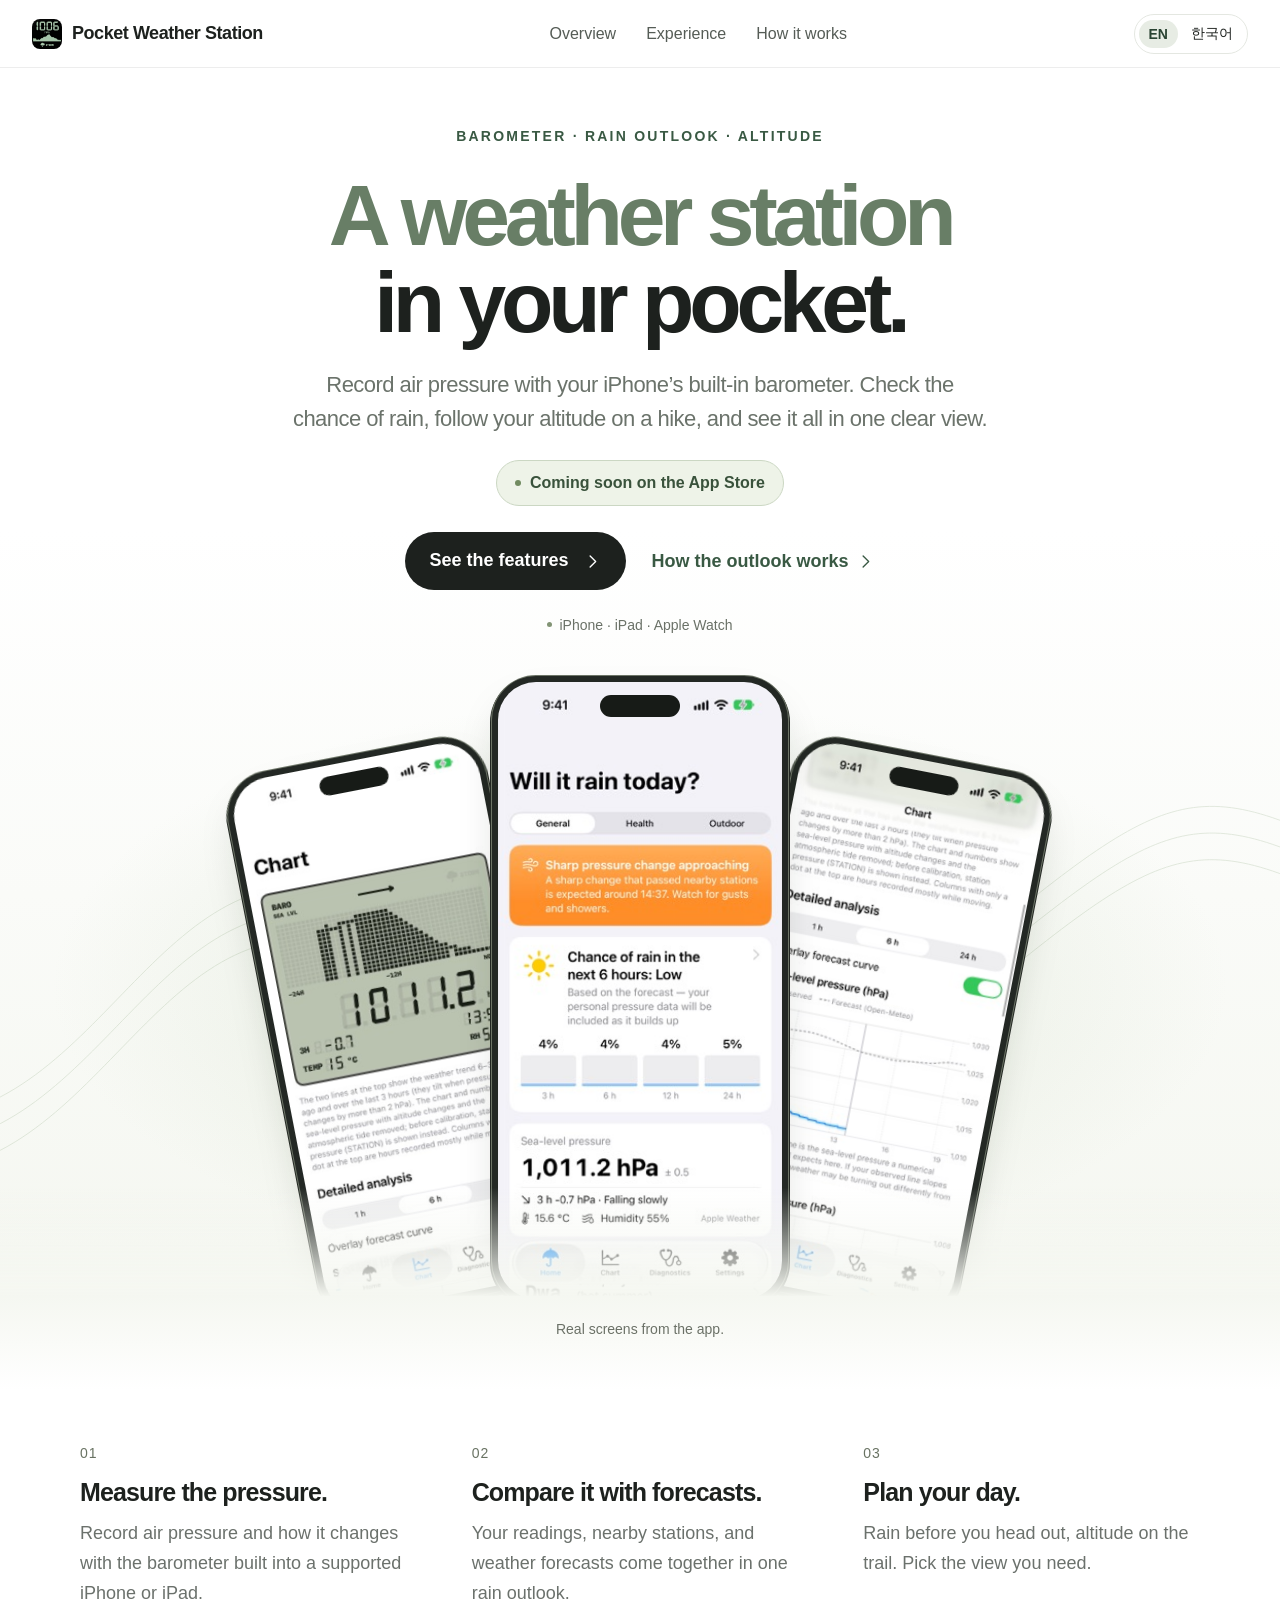
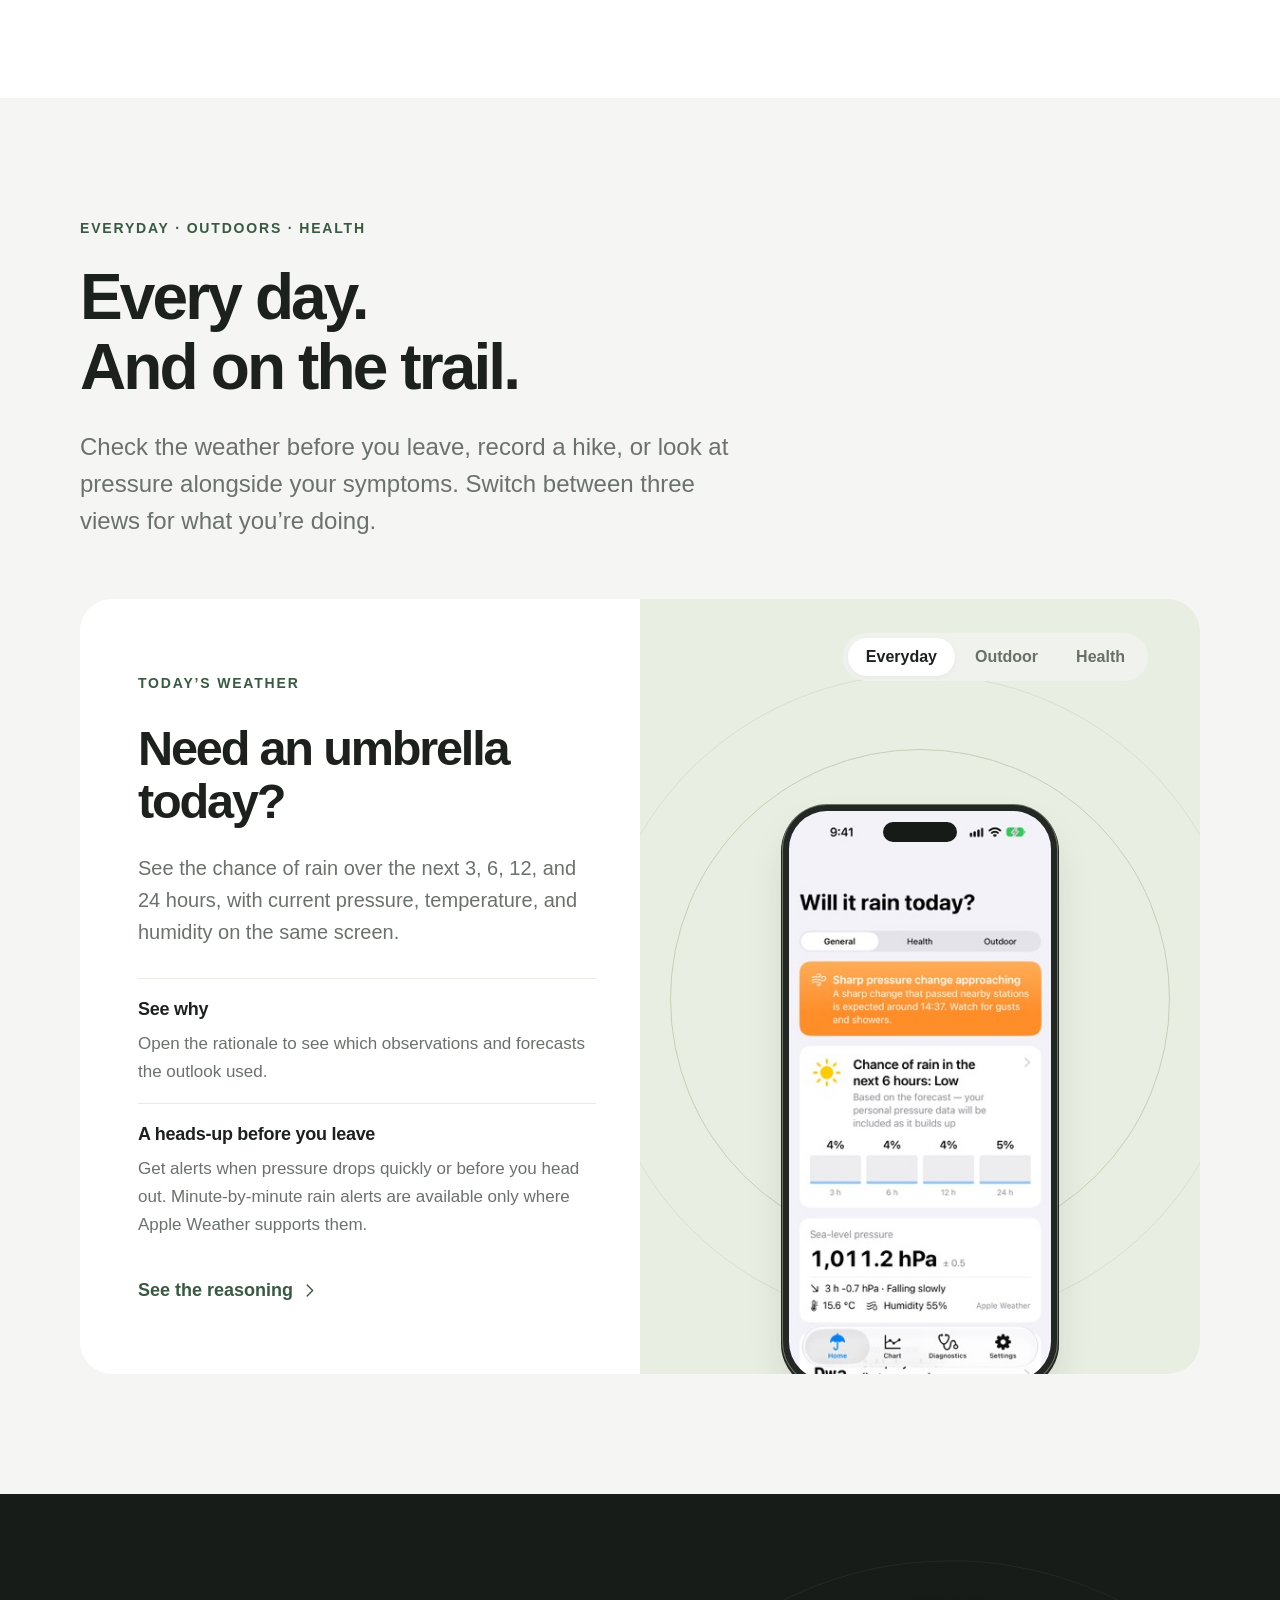
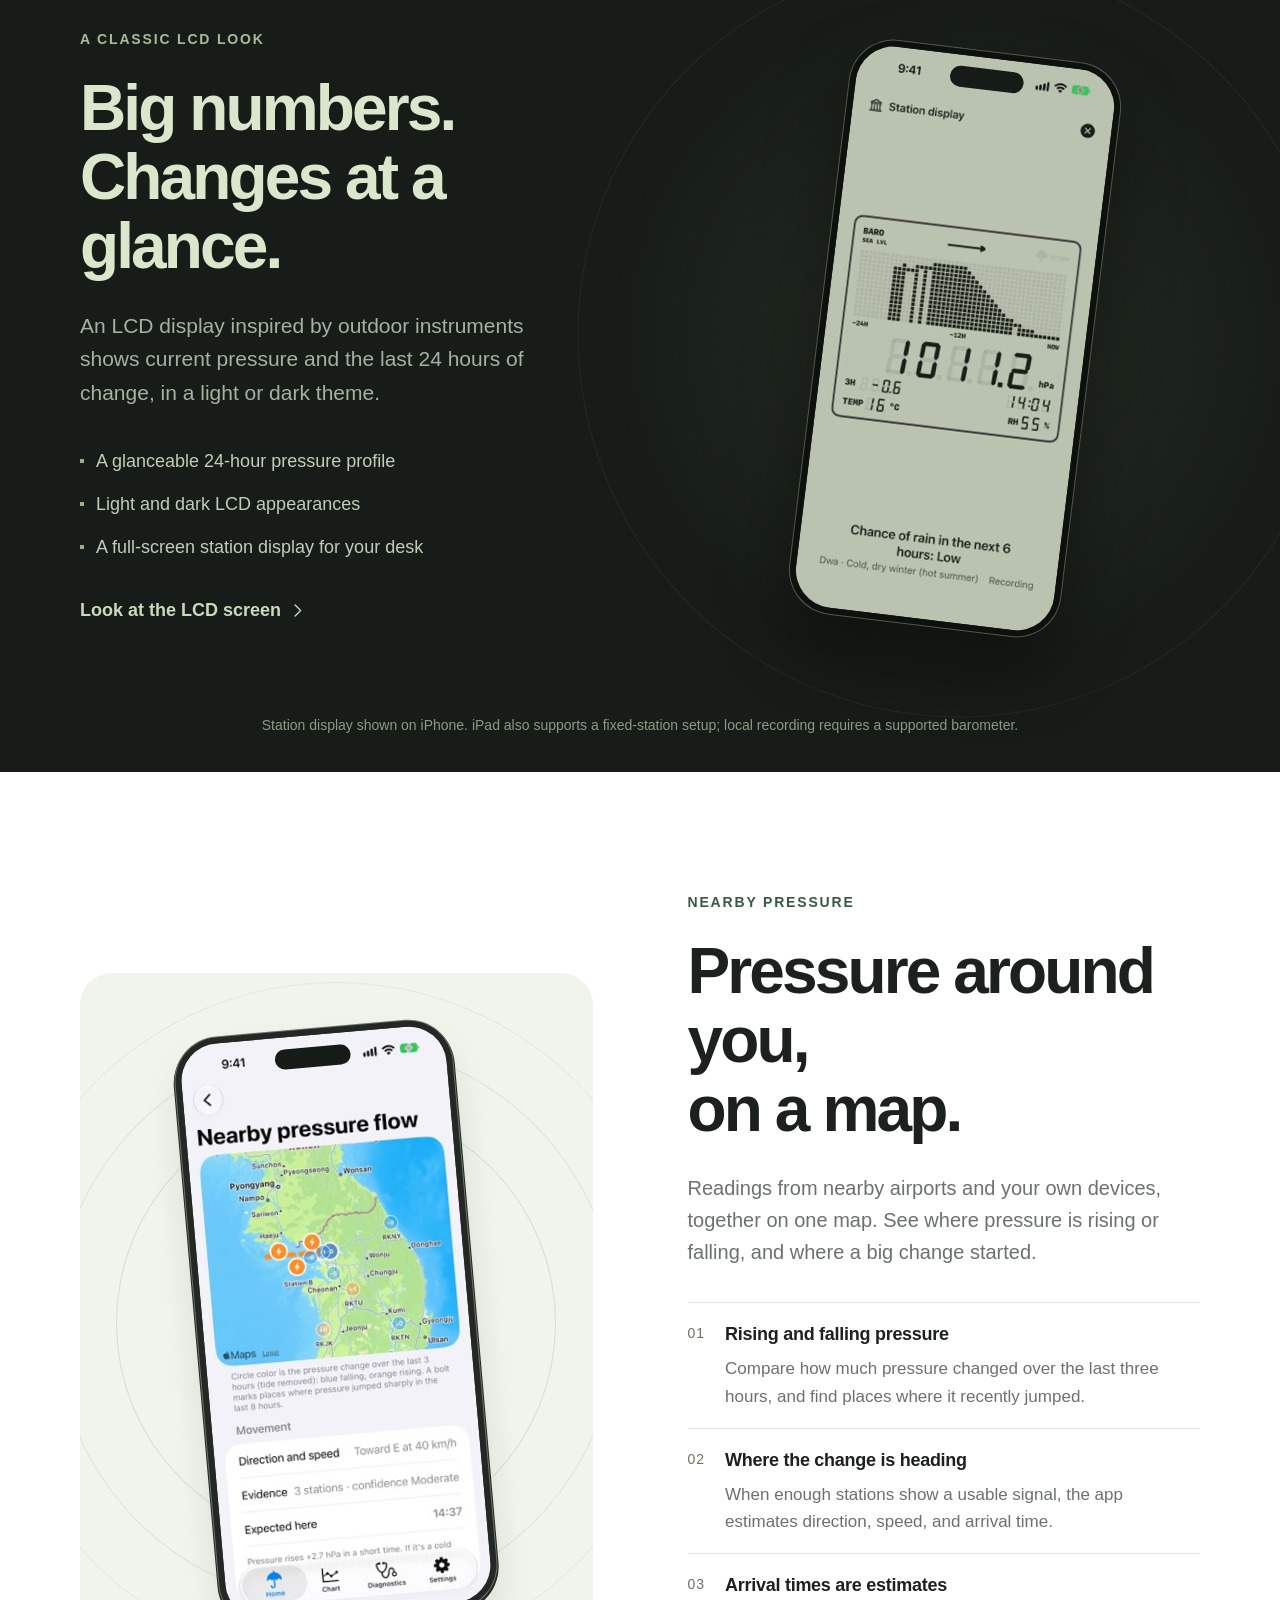
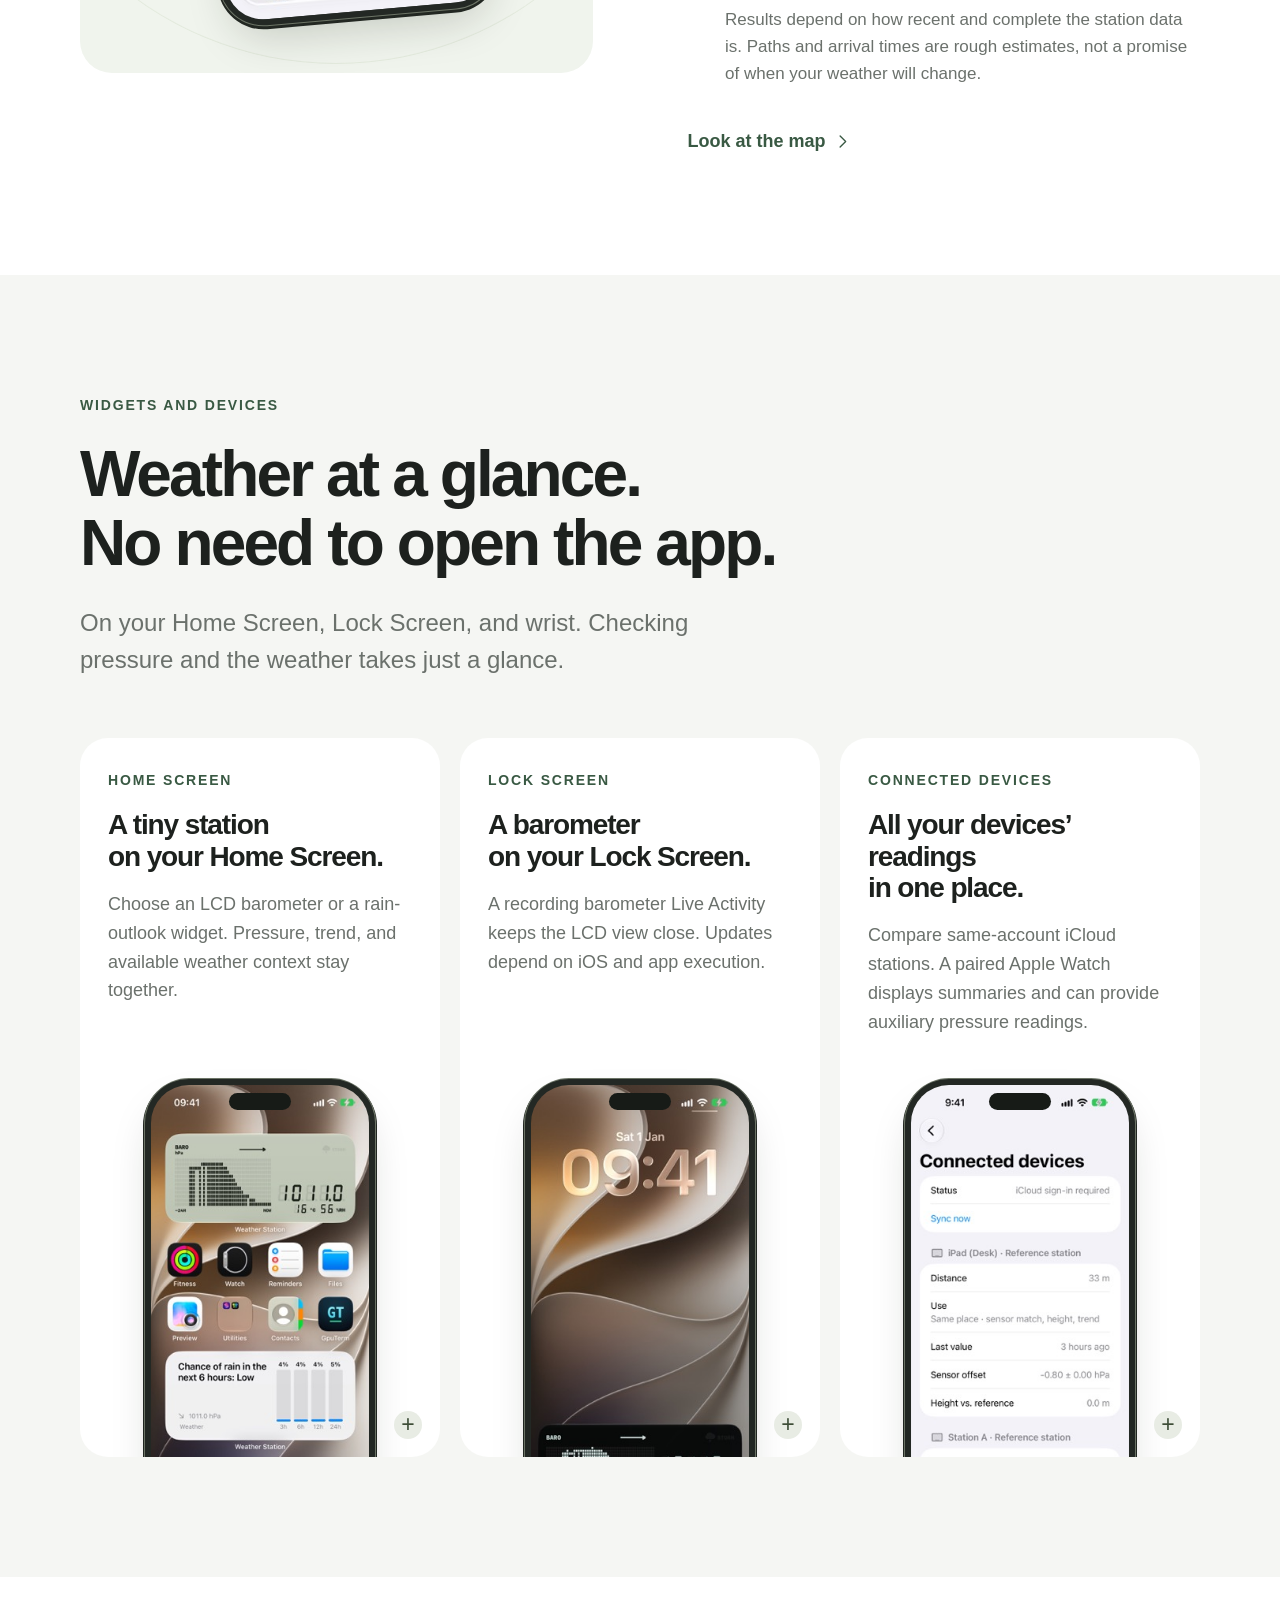
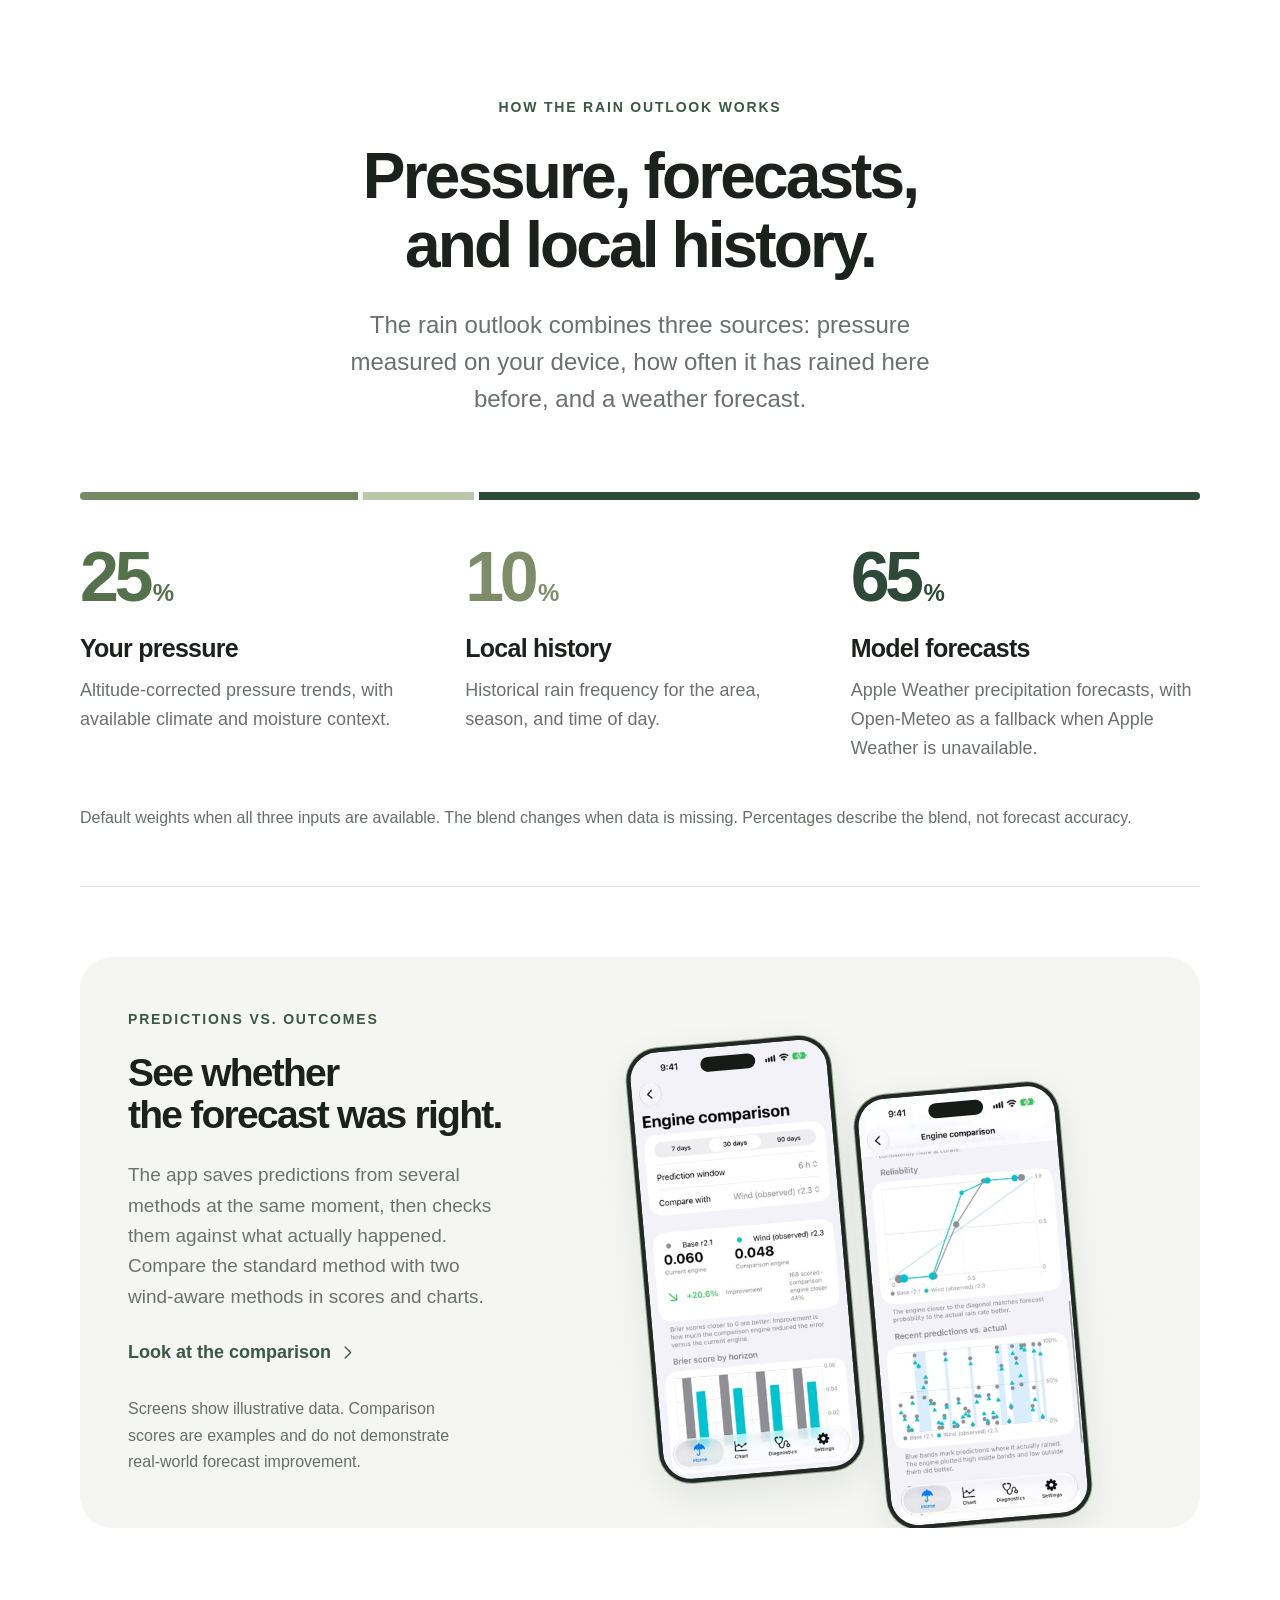
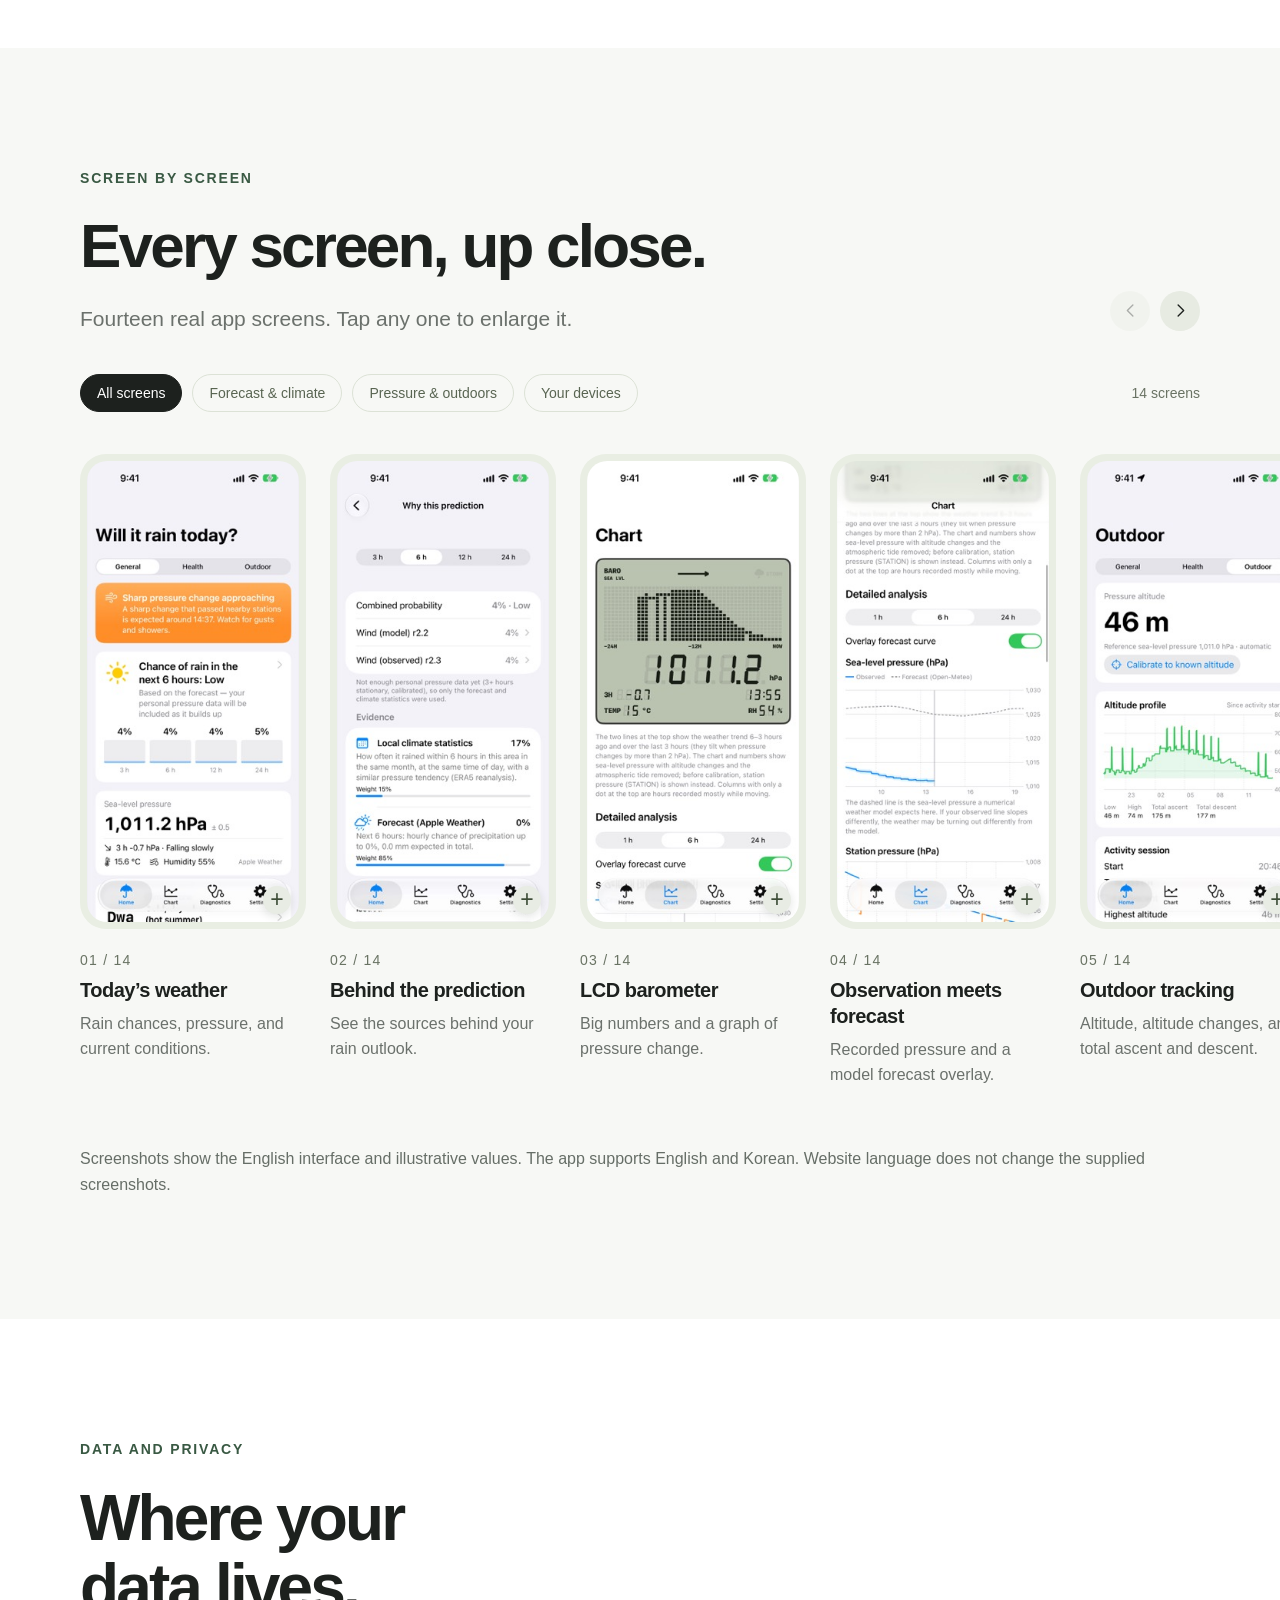
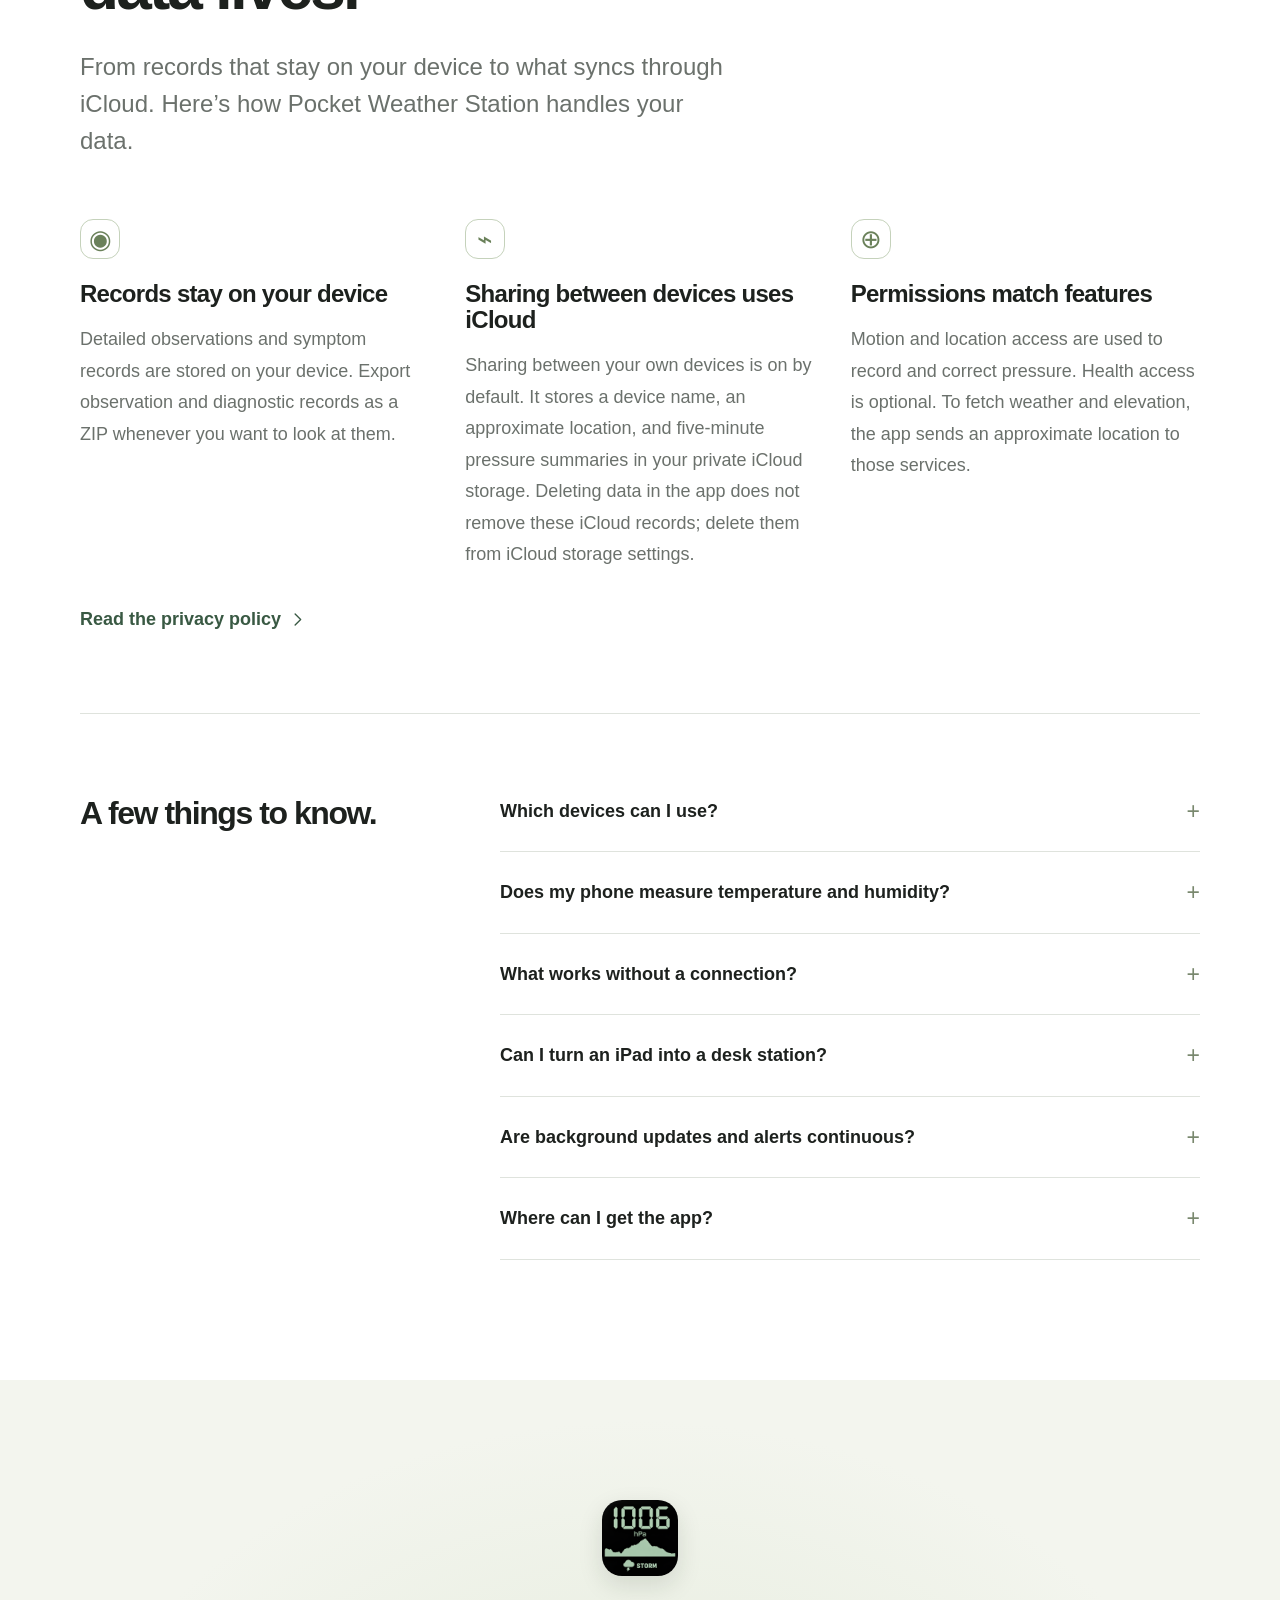
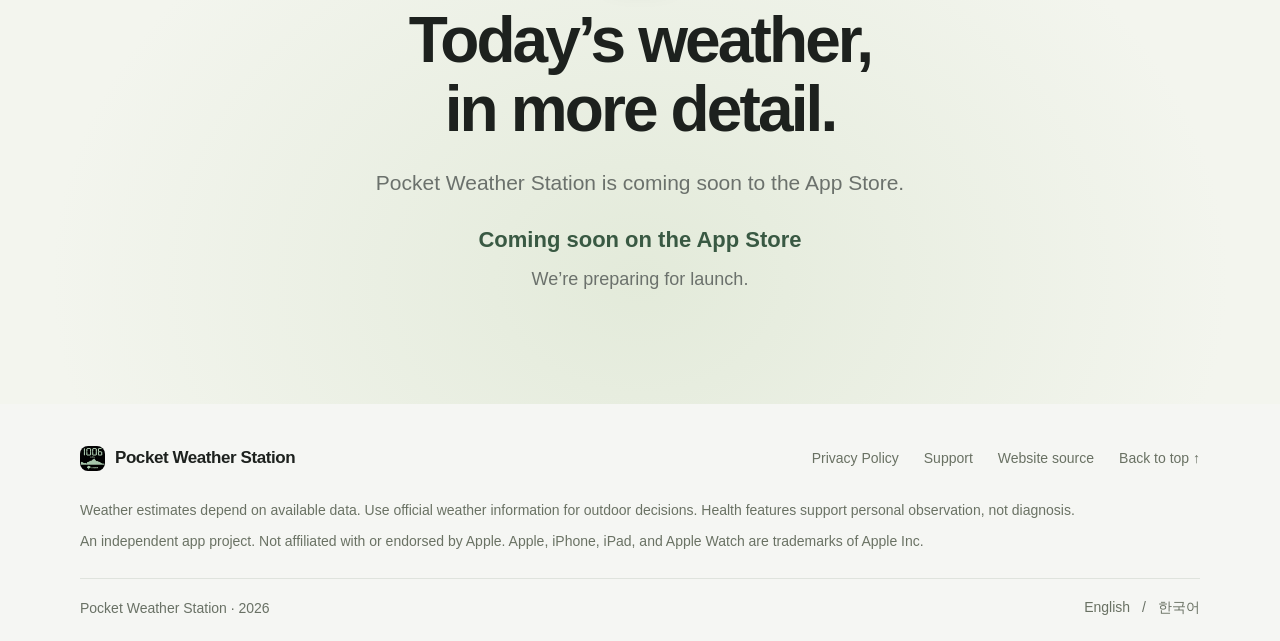
==== commit 8ca57434: "Add privacy and support pages, fix mobile clipping, and tidy copy and styles - Add bilingual privacy" ====
--- a/index.html
+++ b/index.html
@@ -2,12 +2,12 @@
 <html lang="en">
 <head>
   <meta charset="utf-8"><meta name="viewport" content="width=device-width,initial-scale=1">
-  <title>Pocket Weather Station — A little closer to the atmosphere.</title><meta name="description" content="Turn your iPhone or iPad into a personal weather station. Explore barometric pressure, rain outlooks, outdoor altitude, LCD widgets, and Apple Watch integration.">
+  <title>Pocket Weather Station — Barometer and Rain Outlook for iPhone</title><meta name="description" content="Measure air pressure with your iPhone or iPad barometer, check the chance of rain, and follow altitude outdoors. LCD widgets and Apple Watch included.">
   <meta name="theme-color" content="#f8f9f6"><meta name="color-scheme" content="light">
   <link rel="canonical" href="https://fortranmentis.github.io/pocket_weather_station_hp/"><link rel="alternate" hreflang="en" href="https://fortranmentis.github.io/pocket_weather_station_hp/"><link rel="alternate" hreflang="ko" href="https://fortranmentis.github.io/pocket_weather_station_hp/ko/"><link rel="alternate" hreflang="x-default" href="https://fortranmentis.github.io/pocket_weather_station_hp/">
-  <meta property="og:type" content="website"><meta property="og:title" content="Pocket Weather Station — A little closer to the atmosphere."><meta property="og:description" content="Turn your iPhone or iPad into a personal weather station. Explore barometric pressure, rain outlooks, outdoor altitude, LCD widgets, and Apple Watch integration."><meta property="og:url" content="https://fortranmentis.github.io/pocket_weather_station_hp/"><meta property="og:image" content="https://fortranmentis.github.io/pocket_weather_station_hp/assets/social-preview.jpg"><meta property="og:image:alt" content="Pocket Weather Station — iPhone app screenshots"><meta property="og:locale" content="en_US"><meta name="twitter:card" content="summary_large_image">
-  <link rel="icon" type="image/png" href="./assets/app-icon.png"><link rel="apple-touch-icon" href="./assets/app-icon.png"><link rel="stylesheet" href="./assets/style.css">
-  <script src="./assets/app.js" defer></script>
+  <meta property="og:type" content="website"><meta property="og:title" content="Pocket Weather Station — Barometer and Rain Outlook for iPhone"><meta property="og:description" content="Measure air pressure with your iPhone or iPad barometer, check the chance of rain, and follow altitude outdoors. LCD widgets and Apple Watch included."><meta property="og:url" content="https://fortranmentis.github.io/pocket_weather_station_hp/"><meta property="og:image" content="https://fortranmentis.github.io/pocket_weather_station_hp/assets/social-preview.jpg"><meta property="og:image:alt" content="Pocket Weather Station app screens on iPhone"><meta property="og:locale" content="en_US"><meta property="og:locale:alternate" content="ko_KR"><meta name="twitter:card" content="summary_large_image">
+  <link rel="icon" type="image/png" href="./assets/app-icon.png"><link rel="apple-touch-icon" href="./assets/app-icon.png"><link rel="stylesheet" href="./assets/style.css?v=9a920d9a2994">
+  <script src="./assets/app.js?v=b0fb8dafd86a" defer></script>
 </head>
 <body id="top" data-asset-prefix="./">
   <a class="skip-link" href="#main">Skip to content</a>
@@ -18,30 +18,30 @@
   </div></header>
   <main id="main">
     <section class="hero" id="overview" aria-labelledby="hero-title">
-      <div class="hero-copy"><p class="eyebrow">A PERSONAL WEATHER STATION. ALREADY IN YOUR POCKET.</p><h1 id="hero-title">A little closer to<br>the atmosphere.</h1><p class="hero-description">Feel the change before you step outside. Your device’s barometer, local weather, and a little more perspective. All in one beautifully clear view.</p><p class="release-badge"><span aria-hidden="true"></span>Coming soon on the App Store</p><div class="hero-actions"><a class="button" href="#experience">Discover what’s inside<svg viewBox="0 0 24 24" aria-hidden="true"><path d="m9 5 7 7-7 7"/></svg></a><a class="text-link" href="#technology">See how it works<svg viewBox="0 0 24 24" aria-hidden="true"><path d="m9 5 7 7-7 7"/></svg></a></div><p class="platforms"><span class="platform-dot" aria-hidden="true"></span>For iPhone, iPad, and Apple Watch</p></div>
-      <div class="hero-stage"><svg class="atmosphere" viewBox="0 0 1440 640" fill="none" aria-hidden="true"><path d="M-100 470C120 470 180 140 410 220S770 540 1040 320 1330 70 1540 180"/><path d="M-100 500C120 500 180 170 410 250S770 570 1040 350 1330 100 1540 210"/><path d="M-100 530C120 530 180 200 410 280S770 600 1040 380 1330 130 1540 240"/></svg><div class="hero-phones"><div class="phone hero-phone-left"><img class="" src="./assets/screenshots/03-chart-lcd-600.jpg" srcset="./assets/screenshots/03-chart-lcd-600.jpg 600w, ./assets/screenshots/03-chart-lcd.jpg 1206w" sizes="(max-width: 600px) 70vw, 340px" width="1206" height="2622" alt="The LCD barometer" loading=lazy decoding="async"><span class="island" aria-hidden="true"></span></div><div class="phone hero-phone-center"><img class="" src="./assets/screenshots/01-home-600.jpg" srcset="./assets/screenshots/01-home-600.jpg 600w, ./assets/screenshots/01-home.jpg 1206w" sizes="(max-width: 600px) 70vw, 340px" width="1206" height="2622" alt="Your daily outlook" fetchpriority=high decoding="async"><span class="island" aria-hidden="true"></span></div><div class="phone hero-phone-right"><img class="" src="./assets/screenshots/04-chart-forecast-600.jpg" srcset="./assets/screenshots/04-chart-forecast-600.jpg 600w, ./assets/screenshots/04-chart-forecast.jpg 1206w" sizes="(max-width: 600px) 70vw, 340px" width="1206" height="2622" alt="Observation meets forecast" loading=lazy decoding="async"><span class="island" aria-hidden="true"></span></div></div></div>
-      <p class="image-caption">Real app screens. A closer look at the air around you.</p>
+      <div class="hero-copy"><p class="eyebrow">BAROMETER · RAIN OUTLOOK · ALTITUDE</p><h1 id="hero-title">A weather station<br>in your pocket.</h1><p class="hero-description">Record air pressure with your iPhone’s built-in barometer. Check the chance of rain, follow your altitude on a hike, and see it all in one clear view.</p><p class="release-badge"><span aria-hidden="true"></span>Coming soon on the App Store</p><div class="hero-actions"><a class="button" href="#experience">See the features<svg viewBox="0 0 24 24" aria-hidden="true"><path d="m9 5 7 7-7 7"/></svg></a><a class="text-link" href="#technology">How the outlook works<svg viewBox="0 0 24 24" aria-hidden="true"><path d="m9 5 7 7-7 7"/></svg></a></div><p class="platforms"><span class="platform-dot" aria-hidden="true"></span>iPhone · iPad · Apple Watch</p></div>
+      <div class="hero-stage"><svg class="atmosphere" viewBox="0 0 1440 640" fill="none" aria-hidden="true"><path d="M-100 470C120 470 180 140 410 220S770 540 1040 320 1330 70 1540 180"/><path d="M-100 500C120 500 180 170 410 250S770 570 1040 350 1330 100 1540 210"/><path d="M-100 530C120 530 180 200 410 280S770 600 1040 380 1330 130 1540 240"/></svg><div class="hero-phones"><div class="phone hero-phone-left"><img class="" src="./assets/screenshots/03-chart-lcd-600.jpg" srcset="./assets/screenshots/03-chart-lcd-600.jpg 600w, ./assets/screenshots/03-chart-lcd.jpg 1206w" sizes="(max-width: 600px) 70vw, 340px" width="1206" height="2622" alt="LCD barometer" loading=lazy decoding="async"><span class="island" aria-hidden="true"></span></div><div class="phone hero-phone-center"><img class="" src="./assets/screenshots/01-home-600.jpg" srcset="./assets/screenshots/01-home-600.jpg 600w, ./assets/screenshots/01-home.jpg 1206w" sizes="(max-width: 600px) 70vw, 340px" width="1206" height="2622" alt="Today’s weather" fetchpriority=high decoding="async"><span class="island" aria-hidden="true"></span></div><div class="phone hero-phone-right"><img class="" src="./assets/screenshots/04-chart-forecast-600.jpg" srcset="./assets/screenshots/04-chart-forecast-600.jpg 600w, ./assets/screenshots/04-chart-forecast.jpg 1206w" sizes="(max-width: 600px) 70vw, 340px" width="1206" height="2622" alt="Observation meets forecast" loading=lazy decoding="async"><span class="island" aria-hidden="true"></span></div></div></div>
+      <p class="image-caption">Real screens from the app.</p>
     </section>
-    <div class="intro section-width"><div class="intro-item"><span class="index">01</span><h2>Sense the subtle.</h2><p>Watch atmospheric pressure and its changes with the barometer in a supported device.</p></div><div class="intro-item"><span class="index">02</span><h2>See the bigger picture.</h2><p>Connect your observations with forecasts, nearby stations, and local climate.</p></div><div class="intro-item"><span class="index">03</span><h2>Make it your everyday.</h2><p>From an umbrella check to a mountain walk. Find the view that fits your day.</p></div></div>
-    <section class="experience section-pad" id="experience" aria-labelledby="experience-title"><div class="section-width"><div class="section-heading"><p class="eyebrow">THREE WAYS TO SEE YOUR DAY</p><h2 id="experience-title">Your weather.<br>From every angle.</h2><p>One station, three perspectives. Switch between the everyday, the outdoors, and how you feel.</p></div><div class="experience-switch"><div class="tabs" role="tablist" aria-label="Explore app perspectives"><button role="tab" id="tab-everyday" aria-controls="panel-everyday" aria-selected="true" tabindex="0">Everyday</button><button role="tab" id="tab-outdoor" aria-controls="panel-outdoor" aria-selected="false" tabindex="-1">Outdoor</button><button role="tab" id="tab-health" aria-controls="panel-health" aria-selected="false" tabindex="-1">Health</button></div><div class="experience-panel" id="panel-everyday" role="tabpanel" aria-labelledby="tab-everyday" tabindex="0" >
-          <div class="experience-copy"><p class="eyebrow">THE EVERYDAY VIEW</p><h3>An umbrella?<br>A better idea.</h3><p class="body-large">Start with the question that matters: will it rain? See the next 3, 6, 12, and 24 hours alongside pressure, temperature, and humidity.</p><ul class="feature-list"><li><h4>A forecast with context</h4><p>Open the rationale to see which observations and forecasts informed the outlook.</p></li><li><h4>A heads-up, when available</h4><p>Pressure-drop alerts and departure reminders help you plan. Minute-rain alerts depend on regional WeatherKit coverage.</p></li></ul><button class="text-link" type="button" data-screen="02-prediction-rationale" aria-haspopup="dialog">Look inside the forecast<svg viewBox="0 0 24 24" aria-hidden="true"><path d="m9 5 7 7-7 7"/></svg></button></div>
-          <div class="experience-visual everyday"><span class="orbit orbit-one" aria-hidden="true"></span><span class="orbit orbit-two" aria-hidden="true"></span><div class="phone "><img class="" src="./assets/screenshots/01-home-600.jpg" srcset="./assets/screenshots/01-home-600.jpg 600w, ./assets/screenshots/01-home.jpg 1206w" sizes="(max-width: 600px) 70vw, 340px" width="1206" height="2622" alt="Your daily outlook" loading=lazy decoding="async"><span class="island" aria-hidden="true"></span></div></div>
+    <div class="intro section-width"><div class="intro-item"><span class="index">01</span><h2>Measure the pressure.</h2><p>Record air pressure and how it changes with the barometer built into a supported iPhone or iPad.</p></div><div class="intro-item"><span class="index">02</span><h2>Compare it with forecasts.</h2><p>Your readings, nearby stations, and weather forecasts come together in one rain outlook.</p></div><div class="intro-item"><span class="index">03</span><h2>Plan your day.</h2><p>Rain before you head out, altitude on the trail. Pick the view you need.</p></div></div>
+    <section class="experience section-pad" id="experience" aria-labelledby="experience-title"><div class="section-width"><div class="section-heading"><p class="eyebrow">EVERYDAY · OUTDOORS · HEALTH</p><h2 id="experience-title">Every day.<br>And on the trail.</h2><p>Check the weather before you leave, record a hike, or look at pressure alongside your symptoms. Switch between three views for what you’re doing.</p></div><div class="experience-switch"><div class="tabs" role="tablist" aria-label="Choose a view"><button role="tab" id="tab-everyday" aria-controls="panel-everyday" aria-selected="true" tabindex="0">Everyday</button><button role="tab" id="tab-outdoor" aria-controls="panel-outdoor" aria-selected="false" tabindex="-1">Outdoor</button><button role="tab" id="tab-health" aria-controls="panel-health" aria-selected="false" tabindex="-1">Health</button></div><div class="experience-panel" id="panel-everyday" role="tabpanel" aria-labelledby="tab-everyday" tabindex="0" >
+          <div class="experience-copy"><p class="eyebrow">TODAY’S WEATHER</p><h3>Need an umbrella<br>today?</h3><p class="body-large">See the chance of rain over the next 3, 6, 12, and 24 hours, with current pressure, temperature, and humidity on the same screen.</p><ul class="feature-list"><li><h4>See why</h4><p>Open the rationale to see which observations and forecasts the outlook used.</p></li><li><h4>A heads-up before you leave</h4><p>Get alerts when pressure drops quickly or before you head out. Minute-by-minute rain alerts are available only where Apple Weather supports them.</p></li></ul><button class="text-link" type="button" data-screen="02-prediction-rationale" aria-haspopup="dialog">See the reasoning<svg viewBox="0 0 24 24" aria-hidden="true"><path d="m9 5 7 7-7 7"/></svg></button></div>
+          <div class="experience-visual everyday"><span class="orbit orbit-one" aria-hidden="true"></span><span class="orbit orbit-two" aria-hidden="true"></span><div class="phone "><img class="" src="./assets/screenshots/01-home-600.jpg" srcset="./assets/screenshots/01-home-600.jpg 600w, ./assets/screenshots/01-home.jpg 1206w" sizes="(max-width: 600px) 70vw, 340px" width="1206" height="2622" alt="Today’s weather" loading=lazy decoding="async"><span class="island" aria-hidden="true"></span></div></div>
         </div><div class="experience-panel" id="panel-outdoor" role="tabpanel" aria-labelledby="tab-outdoor" tabindex="0" hidden>
-          <div class="experience-copy"><p class="eyebrow">THE OUTDOOR VIEW</p><h3>Follow your climb.<br>And the pressure.</h3><p class="body-large">Take your station beyond the doorstep. Track barometric altitude, follow an altitude profile, and record your ascent and descent.</p><ul class="feature-list"><li><h4>A reference you can adjust</h4><p>Calibrate with a known altitude or sea-level pressure reference.</p></li><li><h4>A little mountain awareness</h4><p>Review changing pressure and mountain-weather signals alongside your session. Check official forecasts and local conditions before heading out.</p></li></ul><button class="text-link" type="button" data-screen="05-outdoor" aria-haspopup="dialog">Explore the outdoor screen<svg viewBox="0 0 24 24" aria-hidden="true"><path d="m9 5 7 7-7 7"/></svg></button></div>
-          <div class="experience-visual outdoor"><span class="orbit orbit-one" aria-hidden="true"></span><span class="orbit orbit-two" aria-hidden="true"></span><div class="phone "><img class="" src="./assets/screenshots/05-outdoor-600.jpg" srcset="./assets/screenshots/05-outdoor-600.jpg 600w, ./assets/screenshots/05-outdoor.jpg 1206w" sizes="(max-width: 600px) 70vw, 340px" width="1206" height="2622" alt="Take the outdoor view" loading=lazy decoding="async"><span class="island" aria-hidden="true"></span></div></div>
+          <div class="experience-copy"><p class="eyebrow">HIKING AND OUTDOORS</p><h3>Heading uphill?<br>Use the altimeter.</h3><p class="body-large">Take your station beyond the doorstep. Track barometric altitude, follow an altitude profile, and record your ascent and descent.</p><ul class="feature-list"><li><h4>A reference you can adjust</h4><p>Calibrate with a known altitude or sea-level pressure reference.</p></li><li><h4>A little mountain awareness</h4><p>Review changing pressure and mountain-weather signals alongside your session. Check official forecasts and local conditions before heading out.</p></li></ul><button class="text-link" type="button" data-screen="05-outdoor" aria-haspopup="dialog">Look at the outdoor screen<svg viewBox="0 0 24 24" aria-hidden="true"><path d="m9 5 7 7-7 7"/></svg></button></div>
+          <div class="experience-visual outdoor"><span class="orbit orbit-one" aria-hidden="true"></span><span class="orbit orbit-two" aria-hidden="true"></span><div class="phone "><img class="" src="./assets/screenshots/05-outdoor-600.jpg" srcset="./assets/screenshots/05-outdoor-600.jpg 600w, ./assets/screenshots/05-outdoor.jpg 1206w" sizes="(max-width: 600px) 70vw, 340px" width="1206" height="2622" alt="Outdoor tracking" loading=lazy decoding="async"><span class="island" aria-hidden="true"></span></div></div>
         </div><div class="experience-panel" id="panel-health" role="tabpanel" aria-labelledby="tab-health" tabindex="0" hidden>
-          <div class="experience-copy"><p class="eyebrow">THE HEALTH VIEW</p><h3>Notice patterns.<br>Know your context.</h3><p class="body-large">See the past 24 hours of pressure observations and the next 48 hours of model pressure alongside the symptoms you choose to record.</p><ul class="feature-list"><li><h4>Keep a personal record</h4><p>Log symptoms and explore recent pressure patterns. Optional Health integration supports headache reading and writing.</p></li><li><h4>A gentle pressure reminder</h4><p>Set reminders for large pressure swings. These records help you explore patterns; they do not establish medical causation or provide a diagnosis.</p></li></ul><button class="text-link" type="button" data-screen="07-health" aria-haspopup="dialog">Explore the health screen<svg viewBox="0 0 24 24" aria-hidden="true"><path d="m9 5 7 7-7 7"/></svg></button></div>
-          <div class="experience-visual health"><span class="orbit orbit-one" aria-hidden="true"></span><span class="orbit orbit-two" aria-hidden="true"></span><div class="phone "><img class="" src="./assets/screenshots/07-health-600.jpg" srcset="./assets/screenshots/07-health-600.jpg 600w, ./assets/screenshots/07-health.jpg 1206w" sizes="(max-width: 600px) 70vw, 340px" width="1206" height="2622" alt="A little personal context" loading=lazy decoding="async"><span class="island" aria-hidden="true"></span></div></div>
+          <div class="experience-copy"><p class="eyebrow">SYMPTOMS AND PRESSURE</p><h3>Your symptoms.<br>That day’s pressure.</h3><p class="body-large">See the past 24 hours of pressure observations and the next 48 hours of model pressure alongside the symptoms you choose to record.</p><ul class="feature-list"><li><h4>Keep a personal record</h4><p>Log symptoms and explore recent pressure patterns. Optional Health integration supports headache reading and writing.</p></li><li><h4>A gentle pressure reminder</h4><p>Set reminders for large pressure swings. These records help you explore patterns; they do not establish medical causation or provide a diagnosis.</p></li></ul><button class="text-link" type="button" data-screen="07-health" aria-haspopup="dialog">Look at the health screen<svg viewBox="0 0 24 24" aria-hidden="true"><path d="m9 5 7 7-7 7"/></svg></button></div>
+          <div class="experience-visual health"><span class="orbit orbit-one" aria-hidden="true"></span><span class="orbit orbit-two" aria-hidden="true"></span><div class="phone "><img class="" src="./assets/screenshots/07-health-600.jpg" srcset="./assets/screenshots/07-health-600.jpg 600w, ./assets/screenshots/07-health.jpg 1206w" sizes="(max-width: 600px) 70vw, 340px" width="1206" height="2622" alt="Symptoms and pressure" loading=lazy decoding="async"><span class="island" aria-hidden="true"></span></div></div>
         </div></div></div></section>
-    <section class="lcd-section" aria-labelledby="lcd-title"><div class="lcd-inner section-width"><div class="lcd-copy"><p class="eyebrow">A FAMILIAR FACE. A FRESH PERSPECTIVE.</p><h2 id="lcd-title">Analog spirit.<br>Digital senses.</h2><p class="body-large">Seven-segment numbers. A dot-matrix pressure profile. The quiet character of an outdoor instrument, reimagined for the screen you already carry.</p><ul class="lcd-features"><li>A glanceable 24-hour pressure profile</li><li>Light and dark LCD appearances</li><li>A full-screen station display for your desk</li></ul><button class="text-link" type="button" data-screen="03-chart-lcd" aria-haspopup="dialog">Take a closer look<svg viewBox="0 0 24 24" aria-hidden="true"><path d="m9 5 7 7-7 7"/></svg></button></div><div class="lcd-visual"><div class="phone "><img class="" src="./assets/screenshots/12-station-display-600.jpg" srcset="./assets/screenshots/12-station-display-600.jpg 600w, ./assets/screenshots/12-station-display.jpg 1206w" sizes="(max-width: 600px) 70vw, 340px" width="1206" height="2622" alt="A station for your desk" loading=lazy decoding="async"><span class="island" aria-hidden="true"></span></div><span class="lcd-orbit" aria-hidden="true"></span></div></div><p class="lcd-note section-width">Station display shown on iPhone. iPad also supports a fixed-station setup; local recording requires a supported barometer.</p></section>
-    <section class="flow-section section-pad" aria-labelledby="flow-title"><div class="flow-inner section-width"><div class="flow-visual"><span class="map-orbit" aria-hidden="true"></span><div class="phone "><img class="" src="./assets/screenshots/06-pressure-flow-map-600.jpg" srcset="./assets/screenshots/06-pressure-flow-map-600.jpg 600w, ./assets/screenshots/06-pressure-flow-map.jpg 1206w" sizes="(max-width: 600px) 70vw, 340px" width="1206" height="2622" alt="Read the pressure flow" loading=lazy decoding="async"><span class="island" aria-hidden="true"></span></div></div><div class="flow-copy"><p class="eyebrow">NEARBY PRESSURE FLOW</p><h2 id="flow-title">The weather<br>has a direction.</h2><p class="body-large">Look beyond a single reading. A map brings nearby airport observations and your available devices into one picture of changing pressure.</p><ol class="flow-points"><li><span class="index">01</span><div><h3>A map of change</h3><p>Compare three-hour pressure changes and spot recent sharp rises.</p></div></li><li><span class="index">02</span><div><h3>An estimated arrival</h3><p>When enough usable stations agree, explore an estimated direction, speed, and arrival time.</p></div></li><li><span class="index">03</span><div><h3>Context, clearly marked</h3><p>Station age and available evidence matter. Flow paths and arrival estimates are heuristic, with no guarantee of local weather timing.</p></div></li></ol><button class="text-link" type="button" data-screen="06-pressure-flow-map" aria-haspopup="dialog">Explore the pressure map<svg viewBox="0 0 24 24" aria-hidden="true"><path d="m9 5 7 7-7 7"/></svg></button></div></div></section>
-    <section class="ecosystem section-pad" aria-labelledby="ecosystem-title"><div class="section-width"><div class="section-heading"><p class="eyebrow">AT HOME ON YOUR DEVICES</p><h2 id="ecosystem-title">Less opening.<br>More knowing.</h2><p>A quiet presence on your Home Screen, Lock Screen, and wrist. Your station, where a glance comes naturally.</p></div><div class="ecosystem-grid"><article class="ecosystem-card"><div class="ecosystem-copy"><p class="eyebrow">HOME SCREEN</p><h3>A little atmosphere.<br>Right at home.</h3><p>Choose an LCD barometer or a rain-outlook widget. Pressure, trend, and available weather context stay together.</p></div><button class="screen-button" data-screen="13-widgets" aria-haspopup="dialog" aria-label="Enlarge screenshot: At a glance, at home"><div class="phone "><img class="" src="./assets/screenshots/13-widgets-600.jpg" srcset="./assets/screenshots/13-widgets-600.jpg 600w, ./assets/screenshots/13-widgets.jpg 1206w" sizes="(max-width: 600px) 70vw, 340px" width="1206" height="2622" alt="At a glance, at home" loading=lazy decoding="async"><span class="island" aria-hidden="true"></span></div><span class="zoom-plus" aria-hidden="true">+</span></button></article><article class="ecosystem-card"><div class="ecosystem-copy"><p class="eyebrow">LOCK SCREEN</p><h3>Your pressure.<br>Front and center.</h3><p>A recording barometer Live Activity keeps the LCD view close. Updates depend on iOS and app execution.</p></div><button class="screen-button" data-screen="14-lock-screen" aria-haspopup="dialog" aria-label="Enlarge screenshot: Keep your station close"><div class="phone "><img class="" src="./assets/screenshots/14-lock-screen-600.jpg" srcset="./assets/screenshots/14-lock-screen-600.jpg 600w, ./assets/screenshots/14-lock-screen.jpg 1206w" sizes="(max-width: 600px) 70vw, 340px" width="1206" height="2622" alt="Keep your station close" loading=lazy decoding="async"><span class="island" aria-hidden="true"></span></div><span class="zoom-plus" aria-hidden="true">+</span></button></article><article class="ecosystem-card"><div class="ecosystem-copy"><p class="eyebrow">CONNECTED DEVICES</p><h3>One account.<br>More perspective.</h3><p>Compare same-account iCloud stations. A paired Apple Watch displays summaries and can provide auxiliary pressure readings.</p></div><button class="screen-button" data-screen="11-connected-devices" aria-haspopup="dialog" aria-label="Enlarge screenshot: Your connected stations"><div class="phone "><img class="" src="./assets/screenshots/11-connected-devices-600.jpg" srcset="./assets/screenshots/11-connected-devices-600.jpg 600w, ./assets/screenshots/11-connected-devices.jpg 1206w" sizes="(max-width: 600px) 70vw, 340px" width="1206" height="2622" alt="Your connected stations" loading=lazy decoding="async"><span class="island" aria-hidden="true"></span></div><span class="zoom-plus" aria-hidden="true">+</span></button></article></div></div></section>
-    <section class="technology section-pad" id="technology" aria-labelledby="tech-title"><div class="section-width"><div class="section-heading centered"><p class="eyebrow">BEHIND THE OUTLOOK</p><h2 id="tech-title">Three perspectives.<br>One clearer outlook.</h2><p>A pressure reading tells part of the story. Pocket Weather Station combines personal observations, historical context, and a model forecast to build its rain outlook.</p></div><div class="blend-bar" aria-hidden="true"><span></span><span></span><span></span></div><div class="ingredients"><article class="ingredient ingredient-0"><p class="weight">25<span>%</span></p><h3>Your pressure</h3><p>Altitude-corrected pressure trends, with available climate and moisture context.</p></article><article class="ingredient ingredient-1"><p class="weight">10<span>%</span></p><h3>Local history</h3><p>Historical rain frequency for the area, season, and time of day.</p></article><article class="ingredient ingredient-2"><p class="weight">65<span>%</span></p><h3>Model forecasts</h3><p>WeatherKit or Open-Meteo precipitation forecasts for the larger picture.</p></article></div><p class="footnote weight-note">Default weights when all three inputs are available. The blend changes when data is missing. Percentages describe the blend, not forecast accuracy.</p><div class="comparison"><div class="comparison-copy"><p class="eyebrow">LOOK AT THE EVIDENCE</p><h3>A forecast worth<br>looking back on.</h3><p>Compare saved predictions with later outcomes. Explore reliability charts and paired results across the baseline, model-wind, and observed-wind engines.</p><button class="text-link" type="button" data-screen="09-engine-comparison" aria-haspopup="dialog">Inspect the comparison<svg viewBox="0 0 24 24" aria-hidden="true"><path d="m9 5 7 7-7 7"/></svg></button><p class="footnote">Screens show illustrative data. Comparison scores are examples and do not demonstrate real-world forecast improvement.</p></div><div class="comparison-visual"><div class="phone "><img class="" src="./assets/screenshots/09-engine-comparison-600.jpg" srcset="./assets/screenshots/09-engine-comparison-600.jpg 600w, ./assets/screenshots/09-engine-comparison.jpg 1206w" sizes="(max-width: 600px) 70vw, 340px" width="1206" height="2622" alt="Compare the engines" loading=lazy decoding="async"><span class="island" aria-hidden="true"></span></div><div class="phone "><img class="" src="./assets/screenshots/10-engine-charts-600.jpg" srcset="./assets/screenshots/10-engine-charts-600.jpg 600w, ./assets/screenshots/10-engine-charts.jpg 1206w" sizes="(max-width: 600px) 70vw, 340px" width="1206" height="2622" alt="Look back. Learn more." loading=lazy decoding="async"><span class="island" aria-hidden="true"></span></div></div></div></div></section>
-    <section class="gallery section-pad" id="screens" aria-labelledby="gallery-title"><div class="section-width"><div class="gallery-heading"><div><p class="eyebrow">THE DETAILS MAKE THE DIFFERENCE</p><h2 id="gallery-title">Meet your station.</h2><p class="body-large">Fourteen real app screens. Open any one for a closer look.</p></div><div class="gallery-arrows"><button type="button" data-scroll="-1" aria-label="Previous screens"><svg viewBox="0 0 24 24" aria-hidden="true"><path d="m15 5-7 7 7 7"/></svg></button><button type="button" data-scroll="1" aria-label="Next screens"><svg viewBox="0 0 24 24" aria-hidden="true"><path d="m9 5 7 7-7 7"/></svg></button></div></div><div class="gallery-controls"><div class="filters" role="group" aria-label="App screenshot gallery"><button type="button" data-filter="0" aria-pressed="true">All screens</button><button type="button" data-filter="1" aria-pressed="false">Forecast &amp; climate</button><button type="button" data-filter="2" aria-pressed="false">Pressure &amp; outdoors</button><button type="button" data-filter="3" aria-pressed="false">Your devices</button></div><span class="gallery-count" aria-live="polite" data-count-suffix="screens">14 screens</span></div></div><div class="gallery-track" aria-label="App screenshot gallery" tabindex="0"><article class="gallery-card" data-group="1"><button class="gallery-image" type="button" data-screen="01-home" aria-haspopup="dialog" aria-label="Enlarge screenshot: Your daily outlook"><img class="" src="./assets/screenshots/01-home-600.jpg" srcset="./assets/screenshots/01-home-600.jpg 600w, ./assets/screenshots/01-home.jpg 1206w" sizes="(max-width: 600px) 70vw, 340px" width="1206" height="2622" alt="Your daily outlook" loading=lazy decoding="async"><span class="zoom-plus" aria-hidden="true">+</span></button><span class="screen-index">01 / 14</span><h3>Your daily outlook</h3><p>Rain windows, pressure, and current conditions.</p></article><article class="gallery-card" data-group="1"><button class="gallery-image" type="button" data-screen="02-prediction-rationale" aria-haspopup="dialog" aria-label="Enlarge screenshot: Behind the prediction"><img class="" src="./assets/screenshots/02-prediction-rationale-600.jpg" srcset="./assets/screenshots/02-prediction-rationale-600.jpg 600w, ./assets/screenshots/02-prediction-rationale.jpg 1206w" sizes="(max-width: 600px) 70vw, 340px" width="1206" height="2622" alt="Behind the prediction" loading=lazy decoding="async"><span class="zoom-plus" aria-hidden="true">+</span></button><span class="screen-index">02 / 14</span><h3>Behind the prediction</h3><p>See the sources behind your rain outlook.</p></article><article class="gallery-card" data-group="2"><button class="gallery-image" type="button" data-screen="03-chart-lcd" aria-haspopup="dialog" aria-label="Enlarge screenshot: The LCD barometer"><img class="" src="./assets/screenshots/03-chart-lcd-600.jpg" srcset="./assets/screenshots/03-chart-lcd-600.jpg 600w, ./assets/screenshots/03-chart-lcd.jpg 1206w" sizes="(max-width: 600px) 70vw, 340px" width="1206" height="2622" alt="The LCD barometer" loading=lazy decoding="async"><span class="zoom-plus" aria-hidden="true">+</span></button><span class="screen-index">03 / 14</span><h3>The LCD barometer</h3><p>A pressure profile with an instrument’s character.</p></article><article class="gallery-card" data-group="2"><button class="gallery-image" type="button" data-screen="04-chart-forecast" aria-haspopup="dialog" aria-label="Enlarge screenshot: Observation meets forecast"><img class="" src="./assets/screenshots/04-chart-forecast-600.jpg" srcset="./assets/screenshots/04-chart-forecast-600.jpg 600w, ./assets/screenshots/04-chart-forecast.jpg 1206w" sizes="(max-width: 600px) 70vw, 340px" width="1206" height="2622" alt="Observation meets forecast" loading=lazy decoding="async"><span class="zoom-plus" aria-hidden="true">+</span></button><span class="screen-index">04 / 14</span><h3>Observation meets forecast</h3><p>Recorded pressure and a model forecast overlay.</p></article><article class="gallery-card" data-group="2"><button class="gallery-image" type="button" data-screen="05-outdoor" aria-haspopup="dialog" aria-label="Enlarge screenshot: Take the outdoor view"><img class="" src="./assets/screenshots/05-outdoor-600.jpg" srcset="./assets/screenshots/05-outdoor-600.jpg 600w, ./assets/screenshots/05-outdoor.jpg 1206w" sizes="(max-width: 600px) 70vw, 340px" width="1206" height="2622" alt="Take the outdoor view" loading=lazy decoding="async"><span class="zoom-plus" aria-hidden="true">+</span></button><span class="screen-index">05 / 14</span><h3>Take the outdoor view</h3><p>Altitude, profiles, and your activity session.</p></article><article class="gallery-card" data-group="2"><button class="gallery-image" type="button" data-screen="06-pressure-flow-map" aria-haspopup="dialog" aria-label="Enlarge screenshot: Read the pressure flow"><img class="" src="./assets/screenshots/06-pressure-flow-map-600.jpg" srcset="./assets/screenshots/06-pressure-flow-map-600.jpg 600w, ./assets/screenshots/06-pressure-flow-map.jpg 1206w" sizes="(max-width: 600px) 70vw, 340px" width="1206" height="2622" alt="Read the pressure flow" loading=lazy decoding="async"><span class="zoom-plus" aria-hidden="true">+</span></button><span class="screen-index">06 / 14</span><h3>Read the pressure flow</h3><p>Nearby station changes and estimated movement.</p></article><article class="gallery-card" data-group="2"><button class="gallery-image" type="button" data-screen="07-health" aria-haspopup="dialog" aria-label="Enlarge screenshot: A little personal context"><img class="" src="./assets/screenshots/07-health-600.jpg" srcset="./assets/screenshots/07-health-600.jpg 600w, ./assets/screenshots/07-health.jpg 1206w" sizes="(max-width: 600px) 70vw, 340px" width="1206" height="2622" alt="A little personal context" loading=lazy decoding="async"><span class="zoom-plus" aria-hidden="true">+</span></button><span class="screen-index">07 / 14</span><h3>A little personal context</h3><p>Pressure swings alongside your symptom records.</p></article><article class="gallery-card" data-group="1"><button class="gallery-image" type="button" data-screen="08-climate-zone" aria-haspopup="dialog" aria-label="Enlarge screenshot: Know your climate"><img class="" src="./assets/screenshots/08-climate-zone-600.jpg" srcset="./assets/screenshots/08-climate-zone-600.jpg 600w, ./assets/screenshots/08-climate-zone.jpg 1206w" sizes="(max-width: 600px) 70vw, 340px" width="1206" height="2622" alt="Know your climate" loading=lazy decoding="async"><span class="zoom-plus" aria-hidden="true">+</span></button><span class="screen-index">08 / 14</span><h3>Know your climate</h3><p>Local Köppen classification and future scenario context.</p></article><article class="gallery-card" data-group="1"><button class="gallery-image" type="button" data-screen="09-engine-comparison" aria-haspopup="dialog" aria-label="Enlarge screenshot: Compare the engines"><img class="" src="./assets/screenshots/09-engine-comparison-600.jpg" srcset="./assets/screenshots/09-engine-comparison-600.jpg 600w, ./assets/screenshots/09-engine-comparison.jpg 1206w" sizes="(max-width: 600px) 70vw, 340px" width="1206" height="2622" alt="Compare the engines" loading=lazy decoding="async"><span class="zoom-plus" aria-hidden="true">+</span></button><span class="screen-index">09 / 14</span><h3>Compare the engines</h3><p>Paired predictions and outcome-based scores.</p></article><article class="gallery-card" data-group="1"><button class="gallery-image" type="button" data-screen="10-engine-charts" aria-haspopup="dialog" aria-label="Enlarge screenshot: Look back. Learn more."><img class="" src="./assets/screenshots/10-engine-charts-600.jpg" srcset="./assets/screenshots/10-engine-charts-600.jpg 600w, ./assets/screenshots/10-engine-charts.jpg 1206w" sizes="(max-width: 600px) 70vw, 340px" width="1206" height="2622" alt="Look back. Learn more." loading=lazy decoding="async"><span class="zoom-plus" aria-hidden="true">+</span></button><span class="screen-index">10 / 14</span><h3>Look back. Learn more.</h3><p>Reliability and recent prediction-versus-outcome charts.</p></article><article class="gallery-card" data-group="3"><button class="gallery-image" type="button" data-screen="11-connected-devices" aria-haspopup="dialog" aria-label="Enlarge screenshot: Your connected stations"><img class="" src="./assets/screenshots/11-connected-devices-600.jpg" srcset="./assets/screenshots/11-connected-devices-600.jpg 600w, ./assets/screenshots/11-connected-devices.jpg 1206w" sizes="(max-width: 600px) 70vw, 340px" width="1206" height="2622" alt="Your connected stations" loading=lazy decoding="async"><span class="zoom-plus" aria-hidden="true">+</span></button><span class="screen-index">11 / 14</span><h3>Your connected stations</h3><p>Same-account stations, pressure offsets, and status.</p></article><article class="gallery-card" data-group="3"><button class="gallery-image" type="button" data-screen="12-station-display" aria-haspopup="dialog" aria-label="Enlarge screenshot: A station for your desk"><img class="" src="./assets/screenshots/12-station-display-600.jpg" srcset="./assets/screenshots/12-station-display-600.jpg 600w, ./assets/screenshots/12-station-display.jpg 1206w" sizes="(max-width: 600px) 70vw, 340px" width="1206" height="2622" alt="A station for your desk" loading=lazy decoding="async"><span class="zoom-plus" aria-hidden="true">+</span></button><span class="screen-index">12 / 14</span><h3>A station for your desk</h3><p>The dedicated full-screen LCD station display.</p></article><article class="gallery-card" data-group="3"><button class="gallery-image" type="button" data-screen="13-widgets" aria-haspopup="dialog" aria-label="Enlarge screenshot: At a glance, at home"><img class="" src="./assets/screenshots/13-widgets-600.jpg" srcset="./assets/screenshots/13-widgets-600.jpg 600w, ./assets/screenshots/13-widgets.jpg 1206w" sizes="(max-width: 600px) 70vw, 340px" width="1206" height="2622" alt="At a glance, at home" loading=lazy decoding="async"><span class="zoom-plus" aria-hidden="true">+</span></button><span class="screen-index">13 / 14</span><h3>At a glance, at home</h3><p>LCD and rain-outlook Home Screen widgets.</p></article><article class="gallery-card" data-group="3"><button class="gallery-image" type="button" data-screen="14-lock-screen" aria-haspopup="dialog" aria-label="Enlarge screenshot: Keep your station close"><img class="" src="./assets/screenshots/14-lock-screen-600.jpg" srcset="./assets/screenshots/14-lock-screen-600.jpg 600w, ./assets/screenshots/14-lock-screen.jpg 1206w" sizes="(max-width: 600px) 70vw, 340px" width="1206" height="2622" alt="Keep your station close" loading=lazy decoding="async"><span class="zoom-plus" aria-hidden="true">+</span></button><span class="screen-index">14 / 14</span><h3>Keep your station close</h3><p>The recording barometer Live Activity.</p></article></div><p class="footnote section-width">Screenshots show the English interface and illustrative values. The app supports English and Korean. Website language does not change the supplied screenshots.</p></section>
-    <section class="privacy section-pad" id="privacy" aria-labelledby="privacy-title"><div class="section-width"><div class="section-heading"><p class="eyebrow">PERSONAL BY NATURE</p><h2 id="privacy-title">Your observations.<br>Your perspective.</h2><p>Know what is stored, what is shared, and which permissions make your station work.</p></div><div class="privacy-grid"><article><span class="privacy-symbol" aria-hidden="true">◉</span><h3>On your device</h3><p>Detailed observations and symptoms are stored locally. Export observation and diagnostic records as a ZIP when you want to inspect them.</p></article><article><span class="privacy-symbol" aria-hidden="true">⌁</span><h3>Your private iCloud</h3><p>Same-account sharing is on by default. It sends device metadata, rounded location, and five-minute pressure summaries to your private CloudKit database. Turning it off stops new sync attempts; local deletion does not delete existing cloud records.</p></article><article><span class="privacy-symbol" aria-hidden="true">⊕</span><h3>Permissions with a purpose</h3><p>Motion and location support pressure tracking and correction. Health access is optional. Weather and elevation requests send coordinates or an area to their providers.</p></article></div><a class="text-link" href="https://github.com/fortranmentis/pocket_weather_station/blob/main/README.md#data-and-privacy">Read the data-handling details<svg viewBox="0 0 24 24" aria-hidden="true"><path d="m9 5 7 7-7 7"/></svg></a><div class="faq"><h3>A few things to know.</h3><div><details><summary>Which devices can I use?<span aria-hidden="true">+</span></summary><p>The app targets iPhone and iPad on iOS/iPadOS 17 or later, with an optional Apple Watch companion on watchOS 10 or later. Local pressure measurement requires a supported built-in barometer. The Watch complements the phone; it is not a standalone forecast engine.</p></details><details><summary>Does my phone measure temperature and humidity?<span aria-hidden="true">+</span></summary><p>Pressure comes from the supported device’s barometer. Temperature and relative humidity come from weather providers for your area; they are not local phone-sensor measurements.</p></details><details><summary>What works without a connection?<span aria-hidden="true">+</span></summary><p>Local sensor recording, stored observations, and the bundled climate classification can remain useful without a live forecast connection once the needed location is available. Fresh forecasts, airport reports, historical downloads, and iCloud syncing require network access.</p></details><details><summary>Can I turn an iPad into a desk station?<span aria-hidden="true">+</span></summary><p>Yes, on a device with a supported barometer. Keep it at a fixed location, enable Reference station mode, start recording, and open Station display. The full-screen view keeps the display awake while open. External power is recommended for long sessions.</p></details><details><summary>Are background updates and alerts continuous?<span aria-hidden="true">+</span></summary><p>iOS controls background execution, widget refreshes, and Live Activities. Permissions, power settings, available data, and region affect updates and alerts. Continuous sensor collection and exact delivery times are not guaranteed.</p></details><details><summary>How can I try the app?<span aria-hidden="true">+</span></summary><p>Pocket Weather Station is coming soon to the App Store. We’re preparing for launch. In the meantime, you can explore the source project and build instructions. Building version 0.1.0 on a device requires Xcode, signing, and the applicable Apple services.</p></details></div></div></div></section>
-    <section class="closing section-pad" aria-labelledby="closing-title"><img src="./assets/app-icon.png" width="76" height="76" alt="" loading="lazy"><h2 id="closing-title">Small device.<br>Wide perspective.</h2><p>Take a closer look at Pocket Weather Station.</p><p class="release-announcement"><strong>Coming soon on the App Store</strong><span>We’re preparing for launch.</span></p><a class="button" href="https://github.com/fortranmentis/pocket_weather_station">Explore the project<svg viewBox="0 0 24 24" aria-hidden="true"><path d="m9 5 7 7-7 7"/></svg></a></section>
+    <section class="lcd-section" aria-labelledby="lcd-title"><div class="lcd-inner section-width"><div class="lcd-copy"><p class="eyebrow">A CLASSIC LCD LOOK</p><h2 id="lcd-title">Big numbers.<br>Changes at a glance.</h2><p class="body-large">An LCD display inspired by outdoor instruments shows current pressure and the last 24 hours of change, in a light or dark theme.</p><ul class="lcd-features"><li>A glanceable 24-hour pressure profile</li><li>Light and dark LCD appearances</li><li>A full-screen station display for your desk</li></ul><button class="text-link" type="button" data-screen="03-chart-lcd" aria-haspopup="dialog">Look at the LCD screen<svg viewBox="0 0 24 24" aria-hidden="true"><path d="m9 5 7 7-7 7"/></svg></button></div><div class="lcd-visual"><div class="phone "><img class="" src="./assets/screenshots/12-station-display-600.jpg" srcset="./assets/screenshots/12-station-display-600.jpg 600w, ./assets/screenshots/12-station-display.jpg 1206w" sizes="(max-width: 600px) 70vw, 340px" width="1206" height="2622" alt="Station display" loading=lazy decoding="async"><span class="island" aria-hidden="true"></span></div><span class="lcd-orbit" aria-hidden="true"></span></div></div><p class="lcd-note section-width">Station display shown on iPhone. iPad also supports a fixed-station setup; local recording requires a supported barometer.</p></section>
+    <section class="flow-section section-pad" aria-labelledby="flow-title"><div class="flow-inner section-width"><div class="flow-visual"><span class="map-orbit" aria-hidden="true"></span><div class="phone "><img class="" src="./assets/screenshots/06-pressure-flow-map-600.jpg" srcset="./assets/screenshots/06-pressure-flow-map-600.jpg 600w, ./assets/screenshots/06-pressure-flow-map.jpg 1206w" sizes="(max-width: 600px) 70vw, 340px" width="1206" height="2622" alt="Nearby pressure map" loading=lazy decoding="async"><span class="island" aria-hidden="true"></span></div></div><div class="flow-copy"><p class="eyebrow">NEARBY PRESSURE</p><h2 id="flow-title">Pressure around you,<br>on a map.</h2><p class="body-large">Readings from nearby airports and your own devices, together on one map. See where pressure is rising or falling, and where a big change started.</p><ol class="flow-points"><li><span class="index">01</span><div><h3>Rising and falling pressure</h3><p>Compare how much pressure changed over the last three hours, and find places where it recently jumped.</p></div></li><li><span class="index">02</span><div><h3>Where the change is heading</h3><p>When enough stations show a usable signal, the app estimates direction, speed, and arrival time.</p></div></li><li><span class="index">03</span><div><h3>Arrival times are estimates</h3><p>Results depend on how recent and complete the station data is. Paths and arrival times are rough estimates, not a promise of when your weather will change.</p></div></li></ol><button class="text-link" type="button" data-screen="06-pressure-flow-map" aria-haspopup="dialog">Look at the map<svg viewBox="0 0 24 24" aria-hidden="true"><path d="m9 5 7 7-7 7"/></svg></button></div></div></section>
+    <section class="ecosystem section-pad" aria-labelledby="ecosystem-title"><div class="section-width"><div class="section-heading"><p class="eyebrow">WIDGETS AND DEVICES</p><h2 id="ecosystem-title">Weather at a glance.<br>No need to open the app.</h2><p>On your Home Screen, Lock Screen, and wrist. Checking pressure and the weather takes just a glance.</p></div><div class="ecosystem-grid"><article class="ecosystem-card"><div class="ecosystem-copy"><p class="eyebrow">HOME SCREEN</p><h3>A tiny station<br>on your Home Screen.</h3><p>Choose an LCD barometer or a rain-outlook widget. Pressure, trend, and available weather context stay together.</p></div><button class="screen-button" data-screen="13-widgets" aria-haspopup="dialog" aria-label="Enlarge screenshot: Home Screen widgets"><div class="phone "><img class="" src="./assets/screenshots/13-widgets-600.jpg" srcset="./assets/screenshots/13-widgets-600.jpg 600w, ./assets/screenshots/13-widgets.jpg 1206w" sizes="(max-width: 600px) 70vw, 340px" width="1206" height="2622" alt="Home Screen widgets" loading=lazy decoding="async"><span class="island" aria-hidden="true"></span></div><span class="zoom-plus" aria-hidden="true">+</span></button></article><article class="ecosystem-card"><div class="ecosystem-copy"><p class="eyebrow">LOCK SCREEN</p><h3>A barometer<br>on your Lock Screen.</h3><p>A recording barometer Live Activity keeps the LCD view close. Updates depend on iOS and app execution.</p></div><button class="screen-button" data-screen="14-lock-screen" aria-haspopup="dialog" aria-label="Enlarge screenshot: Lock Screen barometer"><div class="phone "><img class="" src="./assets/screenshots/14-lock-screen-600.jpg" srcset="./assets/screenshots/14-lock-screen-600.jpg 600w, ./assets/screenshots/14-lock-screen.jpg 1206w" sizes="(max-width: 600px) 70vw, 340px" width="1206" height="2622" alt="Lock Screen barometer" loading=lazy decoding="async"><span class="island" aria-hidden="true"></span></div><span class="zoom-plus" aria-hidden="true">+</span></button></article><article class="ecosystem-card"><div class="ecosystem-copy"><p class="eyebrow">CONNECTED DEVICES</p><h3>All your devices’ readings<br>in one place.</h3><p>Compare same-account iCloud stations. A paired Apple Watch displays summaries and can provide auxiliary pressure readings.</p></div><button class="screen-button" data-screen="11-connected-devices" aria-haspopup="dialog" aria-label="Enlarge screenshot: Your connected stations"><div class="phone "><img class="" src="./assets/screenshots/11-connected-devices-600.jpg" srcset="./assets/screenshots/11-connected-devices-600.jpg 600w, ./assets/screenshots/11-connected-devices.jpg 1206w" sizes="(max-width: 600px) 70vw, 340px" width="1206" height="2622" alt="Your connected stations" loading=lazy decoding="async"><span class="island" aria-hidden="true"></span></div><span class="zoom-plus" aria-hidden="true">+</span></button></article></div></div></section>
+    <section class="technology section-pad" id="technology" aria-labelledby="tech-title"><div class="section-width"><div class="section-heading centered"><p class="eyebrow">HOW THE RAIN OUTLOOK WORKS</p><h2 id="tech-title">Pressure, forecasts,<br>and local history.</h2><p>The rain outlook combines three sources: pressure measured on your device, how often it has rained here before, and a weather forecast.</p></div><div class="blend-bar" aria-hidden="true"><span></span><span></span><span></span></div><div class="ingredients"><article class="ingredient ingredient-0"><p class="weight">25<span>%</span></p><h3>Your pressure</h3><p>Altitude-corrected pressure trends, with available climate and moisture context.</p></article><article class="ingredient ingredient-1"><p class="weight">10<span>%</span></p><h3>Local history</h3><p>Historical rain frequency for the area, season, and time of day.</p></article><article class="ingredient ingredient-2"><p class="weight">65<span>%</span></p><h3>Model forecasts</h3><p>Apple Weather precipitation forecasts, with Open-Meteo as a fallback when Apple Weather is unavailable.</p></article></div><p class="footnote weight-note">Default weights when all three inputs are available. The blend changes when data is missing. Percentages describe the blend, not forecast accuracy.</p><div class="comparison"><div class="comparison-copy"><p class="eyebrow">PREDICTIONS VS. OUTCOMES</p><h3>See whether<br>the forecast was right.</h3><p>The app saves predictions from several methods at the same moment, then checks them against what actually happened. Compare the standard method with two wind-aware methods in scores and charts.</p><button class="text-link" type="button" data-screen="09-engine-comparison" aria-haspopup="dialog">Look at the comparison<svg viewBox="0 0 24 24" aria-hidden="true"><path d="m9 5 7 7-7 7"/></svg></button><p class="footnote">Screens show illustrative data. Comparison scores are examples and do not demonstrate real-world forecast improvement.</p></div><div class="comparison-visual"><div class="phone "><img class="" src="./assets/screenshots/09-engine-comparison-600.jpg" srcset="./assets/screenshots/09-engine-comparison-600.jpg 600w, ./assets/screenshots/09-engine-comparison.jpg 1206w" sizes="(max-width: 600px) 70vw, 340px" width="1206" height="2622" alt="Prediction methods compared" loading=lazy decoding="async"><span class="island" aria-hidden="true"></span></div><div class="phone "><img class="" src="./assets/screenshots/10-engine-charts-600.jpg" srcset="./assets/screenshots/10-engine-charts-600.jpg 600w, ./assets/screenshots/10-engine-charts.jpg 1206w" sizes="(max-width: 600px) 70vw, 340px" width="1206" height="2622" alt="Prediction charts" loading=lazy decoding="async"><span class="island" aria-hidden="true"></span></div></div></div></div></section>
+    <section class="gallery section-pad" id="screens" aria-labelledby="gallery-title"><div class="section-width"><div class="gallery-heading"><div><p class="eyebrow">SCREEN BY SCREEN</p><h2 id="gallery-title">Every screen, up close.</h2><p class="body-large">Fourteen real app screens. Tap any one to enlarge it.</p></div><div class="gallery-arrows"><button type="button" data-scroll="-1" aria-label="Previous screens"><svg viewBox="0 0 24 24" aria-hidden="true"><path d="m15 5-7 7 7 7"/></svg></button><button type="button" data-scroll="1" aria-label="Next screens"><svg viewBox="0 0 24 24" aria-hidden="true"><path d="m9 5 7 7-7 7"/></svg></button></div></div><div class="gallery-controls"><div class="filters" role="group" aria-label="Filter screenshots"><button type="button" data-filter="0" aria-pressed="true">All screens</button><button type="button" data-filter="1" aria-pressed="false">Forecast &amp; climate</button><button type="button" data-filter="2" aria-pressed="false">Pressure &amp; outdoors</button><button type="button" data-filter="3" aria-pressed="false">Your devices</button></div><span class="gallery-count" aria-live="polite" data-count-template="{n} screens">14 screens</span></div></div><div class="gallery-track" aria-label="App screenshot gallery" tabindex="0"><article class="gallery-card" data-group="1"><button class="gallery-image" type="button" data-screen="01-home" aria-haspopup="dialog" aria-label="Enlarge screenshot: Today’s weather"><img class="" src="./assets/screenshots/01-home-600.jpg" srcset="./assets/screenshots/01-home-600.jpg 600w, ./assets/screenshots/01-home.jpg 1206w" sizes="(max-width: 600px) 70vw, 340px" width="1206" height="2622" alt="Today’s weather" loading=lazy decoding="async"><span class="zoom-plus" aria-hidden="true">+</span></button><span class="screen-index">01 / 14</span><h3>Today’s weather</h3><p>Rain chances, pressure, and current conditions.</p></article><article class="gallery-card" data-group="1"><button class="gallery-image" type="button" data-screen="02-prediction-rationale" aria-haspopup="dialog" aria-label="Enlarge screenshot: Behind the prediction"><img class="" src="./assets/screenshots/02-prediction-rationale-600.jpg" srcset="./assets/screenshots/02-prediction-rationale-600.jpg 600w, ./assets/screenshots/02-prediction-rationale.jpg 1206w" sizes="(max-width: 600px) 70vw, 340px" width="1206" height="2622" alt="Behind the prediction" loading=lazy decoding="async"><span class="zoom-plus" aria-hidden="true">+</span></button><span class="screen-index">02 / 14</span><h3>Behind the prediction</h3><p>See the sources behind your rain outlook.</p></article><article class="gallery-card" data-group="2"><button class="gallery-image" type="button" data-screen="03-chart-lcd" aria-haspopup="dialog" aria-label="Enlarge screenshot: LCD barometer"><img class="" src="./assets/screenshots/03-chart-lcd-600.jpg" srcset="./assets/screenshots/03-chart-lcd-600.jpg 600w, ./assets/screenshots/03-chart-lcd.jpg 1206w" sizes="(max-width: 600px) 70vw, 340px" width="1206" height="2622" alt="LCD barometer" loading=lazy decoding="async"><span class="zoom-plus" aria-hidden="true">+</span></button><span class="screen-index">03 / 14</span><h3>LCD barometer</h3><p>Big numbers and a graph of pressure change.</p></article><article class="gallery-card" data-group="2"><button class="gallery-image" type="button" data-screen="04-chart-forecast" aria-haspopup="dialog" aria-label="Enlarge screenshot: Observation meets forecast"><img class="" src="./assets/screenshots/04-chart-forecast-600.jpg" srcset="./assets/screenshots/04-chart-forecast-600.jpg 600w, ./assets/screenshots/04-chart-forecast.jpg 1206w" sizes="(max-width: 600px) 70vw, 340px" width="1206" height="2622" alt="Observation meets forecast" loading=lazy decoding="async"><span class="zoom-plus" aria-hidden="true">+</span></button><span class="screen-index">04 / 14</span><h3>Observation meets forecast</h3><p>Recorded pressure and a model forecast overlay.</p></article><article class="gallery-card" data-group="2"><button class="gallery-image" type="button" data-screen="05-outdoor" aria-haspopup="dialog" aria-label="Enlarge screenshot: Outdoor tracking"><img class="" src="./assets/screenshots/05-outdoor-600.jpg" srcset="./assets/screenshots/05-outdoor-600.jpg 600w, ./assets/screenshots/05-outdoor.jpg 1206w" sizes="(max-width: 600px) 70vw, 340px" width="1206" height="2622" alt="Outdoor tracking" loading=lazy decoding="async"><span class="zoom-plus" aria-hidden="true">+</span></button><span class="screen-index">05 / 14</span><h3>Outdoor tracking</h3><p>Altitude, altitude changes, and total ascent and descent.</p></article><article class="gallery-card" data-group="2"><button class="gallery-image" type="button" data-screen="06-pressure-flow-map" aria-haspopup="dialog" aria-label="Enlarge screenshot: Nearby pressure map"><img class="" src="./assets/screenshots/06-pressure-flow-map-600.jpg" srcset="./assets/screenshots/06-pressure-flow-map-600.jpg 600w, ./assets/screenshots/06-pressure-flow-map.jpg 1206w" sizes="(max-width: 600px) 70vw, 340px" width="1206" height="2622" alt="Nearby pressure map" loading=lazy decoding="async"><span class="zoom-plus" aria-hidden="true">+</span></button><span class="screen-index">06 / 14</span><h3>Nearby pressure map</h3><p>Pressure changes at nearby stations and estimated movement.</p></article><article class="gallery-card" data-group="2"><button class="gallery-image" type="button" data-screen="07-health" aria-haspopup="dialog" aria-label="Enlarge screenshot: Symptoms and pressure"><img class="" src="./assets/screenshots/07-health-600.jpg" srcset="./assets/screenshots/07-health-600.jpg 600w, ./assets/screenshots/07-health.jpg 1206w" sizes="(max-width: 600px) 70vw, 340px" width="1206" height="2622" alt="Symptoms and pressure" loading=lazy decoding="async"><span class="zoom-plus" aria-hidden="true">+</span></button><span class="screen-index">07 / 14</span><h3>Symptoms and pressure</h3><p>Log symptoms and compare them with pressure at the time.</p></article><article class="gallery-card" data-group="1"><button class="gallery-image" type="button" data-screen="08-climate-zone" aria-haspopup="dialog" aria-label="Enlarge screenshot: Your local climate"><img class="" src="./assets/screenshots/08-climate-zone-600.jpg" srcset="./assets/screenshots/08-climate-zone-600.jpg 600w, ./assets/screenshots/08-climate-zone.jpg 1206w" sizes="(max-width: 600px) 70vw, 340px" width="1206" height="2622" alt="Your local climate" loading=lazy decoding="async"><span class="zoom-plus" aria-hidden="true">+</span></button><span class="screen-index">08 / 14</span><h3>Your local climate</h3><p>Today’s climate type for your area and future climate scenarios.</p></article><article class="gallery-card" data-group="1"><button class="gallery-image" type="button" data-screen="09-engine-comparison" aria-haspopup="dialog" aria-label="Enlarge screenshot: Prediction methods compared"><img class="" src="./assets/screenshots/09-engine-comparison-600.jpg" srcset="./assets/screenshots/09-engine-comparison-600.jpg 600w, ./assets/screenshots/09-engine-comparison.jpg 1206w" sizes="(max-width: 600px) 70vw, 340px" width="1206" height="2622" alt="Prediction methods compared" loading=lazy decoding="async"><span class="zoom-plus" aria-hidden="true">+</span></button><span class="screen-index">09 / 14</span><h3>Prediction methods compared</h3><p>Scores from checking saved predictions against outcomes.</p></article><article class="gallery-card" data-group="1"><button class="gallery-image" type="button" data-screen="10-engine-charts" aria-haspopup="dialog" aria-label="Enlarge screenshot: Prediction charts"><img class="" src="./assets/screenshots/10-engine-charts-600.jpg" srcset="./assets/screenshots/10-engine-charts-600.jpg 600w, ./assets/screenshots/10-engine-charts.jpg 1206w" sizes="(max-width: 600px) 70vw, 340px" width="1206" height="2622" alt="Prediction charts" loading=lazy decoding="async"><span class="zoom-plus" aria-hidden="true">+</span></button><span class="screen-index">10 / 14</span><h3>Prediction charts</h3><p>Recent predictions, outcomes, and reliability in charts.</p></article><article class="gallery-card" data-group="3"><button class="gallery-image" type="button" data-screen="11-connected-devices" aria-haspopup="dialog" aria-label="Enlarge screenshot: Your connected stations"><img class="" src="./assets/screenshots/11-connected-devices-600.jpg" srcset="./assets/screenshots/11-connected-devices-600.jpg 600w, ./assets/screenshots/11-connected-devices.jpg 1206w" sizes="(max-width: 600px) 70vw, 340px" width="1206" height="2622" alt="Your connected stations" loading=lazy decoding="async"><span class="zoom-plus" aria-hidden="true">+</span></button><span class="screen-index">11 / 14</span><h3>Your connected stations</h3><p>Same-account stations, pressure offsets, and status.</p></article><article class="gallery-card" data-group="3"><button class="gallery-image" type="button" data-screen="12-station-display" aria-haspopup="dialog" aria-label="Enlarge screenshot: Station display"><img class="" src="./assets/screenshots/12-station-display-600.jpg" srcset="./assets/screenshots/12-station-display-600.jpg 600w, ./assets/screenshots/12-station-display.jpg 1206w" sizes="(max-width: 600px) 70vw, 340px" width="1206" height="2622" alt="Station display" loading=lazy decoding="async"><span class="zoom-plus" aria-hidden="true">+</span></button><span class="screen-index">12 / 14</span><h3>Station display</h3><p>A full-screen LCD barometer to leave on.</p></article><article class="gallery-card" data-group="3"><button class="gallery-image" type="button" data-screen="13-widgets" aria-haspopup="dialog" aria-label="Enlarge screenshot: Home Screen widgets"><img class="" src="./assets/screenshots/13-widgets-600.jpg" srcset="./assets/screenshots/13-widgets-600.jpg 600w, ./assets/screenshots/13-widgets.jpg 1206w" sizes="(max-width: 600px) 70vw, 340px" width="1206" height="2622" alt="Home Screen widgets" loading=lazy decoding="async"><span class="zoom-plus" aria-hidden="true">+</span></button><span class="screen-index">13 / 14</span><h3>Home Screen widgets</h3><p>The LCD barometer and rain outlook on your Home Screen.</p></article><article class="gallery-card" data-group="3"><button class="gallery-image" type="button" data-screen="14-lock-screen" aria-haspopup="dialog" aria-label="Enlarge screenshot: Lock Screen barometer"><img class="" src="./assets/screenshots/14-lock-screen-600.jpg" srcset="./assets/screenshots/14-lock-screen-600.jpg 600w, ./assets/screenshots/14-lock-screen.jpg 1206w" sizes="(max-width: 600px) 70vw, 340px" width="1206" height="2622" alt="Lock Screen barometer" loading=lazy decoding="async"><span class="zoom-plus" aria-hidden="true">+</span></button><span class="screen-index">14 / 14</span><h3>Lock Screen barometer</h3><p>Pressure on your Lock Screen while recording.</p></article></div><p class="footnote section-width">Screenshots show the English interface and illustrative values. The app supports English and Korean. Website language does not change the supplied screenshots.</p></section>
+    <section class="privacy section-pad" id="privacy" aria-labelledby="privacy-title"><div class="section-width"><div class="section-heading"><p class="eyebrow">DATA AND PRIVACY</p><h2 id="privacy-title">Where your<br>data lives.</h2><p>From records that stay on your device to what syncs through iCloud. Here’s how Pocket Weather Station handles your data.</p></div><div class="privacy-grid"><article><span class="privacy-symbol" aria-hidden="true">◉</span><h3>Records stay on your device</h3><p>Detailed observations and symptom records are stored on your device. Export observation and diagnostic records as a ZIP whenever you want to look at them.</p></article><article><span class="privacy-symbol" aria-hidden="true">⌁</span><h3>Sharing between devices uses iCloud</h3><p>Sharing between your own devices is on by default. It stores a device name, an approximate location, and five-minute pressure summaries in your private iCloud storage. Deleting data in the app does not remove these iCloud records; delete them from iCloud storage settings.</p></article><article><span class="privacy-symbol" aria-hidden="true">⊕</span><h3>Permissions match features</h3><p>Motion and location access are used to record and correct pressure. Health access is optional. To fetch weather and elevation, the app sends an approximate location to those services.</p></article></div><a class="text-link" href="./privacy/">Read the privacy policy<svg viewBox="0 0 24 24" aria-hidden="true"><path d="m9 5 7 7-7 7"/></svg></a><div class="faq"><h3>A few things to know.</h3><div><details><summary>Which devices can I use?<span aria-hidden="true">+</span></summary><p>The app targets iPhone and iPad on iOS/iPadOS 17 or later, with an optional Apple Watch companion on watchOS 10 or later. Local pressure measurement requires a supported built-in barometer. The Watch complements the phone; it is not a standalone forecast engine.</p></details><details><summary>Does my phone measure temperature and humidity?<span aria-hidden="true">+</span></summary><p>Pressure comes from the supported device’s barometer. Temperature and relative humidity come from weather providers for your area; they are not local phone-sensor measurements.</p></details><details><summary>What works without a connection?<span aria-hidden="true">+</span></summary><p>Local sensor recording, stored observations, and the bundled climate classification can remain useful without a live forecast connection once the needed location is available. Fresh forecasts, airport reports, historical downloads, and iCloud syncing require network access.</p></details><details><summary>Can I turn an iPad into a desk station?<span aria-hidden="true">+</span></summary><p>Yes, on a device with a supported barometer. Keep it at a fixed location, enable Reference station mode, start recording, and open Station display. The full-screen view keeps the display awake while open. External power is recommended for long sessions.</p></details><details><summary>Are background updates and alerts continuous?<span aria-hidden="true">+</span></summary><p>iOS controls background execution, widget refreshes, and Live Activities. Permissions, power settings, available data, and region affect updates and alerts. Continuous sensor collection and exact delivery times are not guaranteed.</p></details><details><summary>Where can I get the app?<span aria-hidden="true">+</span></summary><p>Pocket Weather Station is coming soon to the App Store. We’ll add the App Store link to this page at launch.</p></details></div></div></div></section>
+    <section class="closing section-pad" aria-labelledby="closing-title"><img src="./assets/app-icon.png" width="76" height="76" alt="" loading="lazy"><h2 id="closing-title">Today’s weather,<br>in more detail.</h2><p>Pocket Weather Station is coming soon to the App Store.</p><p class="release-announcement"><strong>Coming soon on the App Store</strong><span>We’re preparing for launch.</span></p></section>
   </main>
-  <footer class="site-footer"><div class="section-width"><div class="footer-top"><a class="brand" href="#top"><img src="./assets/app-icon.png" width="25" height="25" alt=""><span>Pocket Weather Station</span></a><div><a href="https://github.com/fortranmentis/pocket_weather_station/blob/main/README.md">App documentation</a><a href="https://github.com/fortranmentis/pocket_weather_station_hp">Website source</a><a href="#top">Back to top ↑</a></div></div><p>Weather estimates depend on available data. Use official weather information for outdoor decisions. Health features support personal observation, not diagnosis.</p><p>An independent app project. Not affiliated with or endorsed by Apple. Apple, iPhone, iPad, and Apple Watch are trademarks of Apple Inc.</p><div class="footer-bottom"><span>Pocket Weather Station · 2026</span><div><a href="./" lang="en" hreflang="en">English</a><span aria-hidden="true">/</span><a href="./ko/" lang="ko" hreflang="ko">한국어</a></div></div></div></footer>
+  <footer class="site-footer"><div class="section-width"><div class="footer-top"><a class="brand" href="#top"><img src="./assets/app-icon.png" width="25" height="25" alt=""><span>Pocket Weather Station</span></a><div><a href="./privacy/">Privacy Policy</a><a href="./support/">Support</a><a href="https://github.com/fortranmentis/pocket_weather_station_hp">Website source</a><a href="#top">Back to top ↑</a></div></div><p>Weather estimates depend on available data. Use official weather information for outdoor decisions. Health features support personal observation, not diagnosis.</p><p>An independent app project. Not affiliated with or endorsed by Apple. Apple, iPhone, iPad, and Apple Watch are trademarks of Apple Inc.</p><div class="footer-bottom"><span>Pocket Weather Station · 2026</span><div><a href="./" lang="en" hreflang="en">English</a><span aria-hidden="true">/</span><a href="./ko/" lang="ko" hreflang="ko">한국어</a></div></div></div></footer>
   <dialog class="screenshot-dialog" aria-labelledby="dialog-title" aria-describedby="dialog-description"><div class="dialog-top"><div><p id="dialog-position"></p><h2 id="dialog-title"></h2></div><div class="dialog-tools"><button type="button" class="dialog-zoom" aria-pressed="false" aria-label="Zoom screenshot">⊕</button><button type="button" class="dialog-close" aria-label="Close screenshot">×</button></div></div><div class="dialog-stage"><button type="button" class="dialog-prev" aria-label="Previous screenshot"><svg viewBox="0 0 24 24" aria-hidden="true"><path d="m15 5-7 7 7 7"/></svg></button><img class="dialog-image" alt="" width="1206" height="2622"><button type="button" class="dialog-next" aria-label="Next screenshot"><svg viewBox="0 0 24 24" aria-hidden="true"><path d="m9 5 7 7-7 7"/></svg></button></div><p id="dialog-description"></p></dialog>
-  <script type="application/json" id="screenshot-catalog">[{"id": "01-home", "title": "Your daily outlook", "body": "Rain windows, pressure, and current conditions."}, {"id": "02-prediction-rationale", "title": "Behind the prediction", "body": "See the sources behind your rain outlook."}, {"id": "03-chart-lcd", "title": "The LCD barometer", "body": "A pressure profile with an instrument’s character."}, {"id": "04-chart-forecast", "title": "Observation meets forecast", "body": "Recorded pressure and a model forecast overlay."}, {"id": "05-outdoor", "title": "Take the outdoor view", "body": "Altitude, profiles, and your activity session."}, {"id": "06-pressure-flow-map", "title": "Read the pressure flow", "body": "Nearby station changes and estimated movement."}, {"id": "07-health", "title": "A little personal context", "body": "Pressure swings alongside your symptom records."}, {"id": "08-climate-zone", "title": "Know your climate", "body": "Local Köppen classification and future scenario context."}, {"id": "09-engine-comparison", "title": "Compare the engines", "body": "Paired predictions and outcome-based scores."}, {"id": "10-engine-charts", "title": "Look back. Learn more.", "body": "Reliability and recent prediction-versus-outcome charts."}, {"id": "11-connected-devices", "title": "Your connected stations", "body": "Same-account stations, pressure offsets, and status."}, {"id": "12-station-display", "title": "A station for your desk", "body": "The dedicated full-screen LCD station display."}, {"id": "13-widgets", "title": "At a glance, at home", "body": "LCD and rain-outlook Home Screen widgets."}, {"id": "14-lock-screen", "title": "Keep your station close", "body": "The recording barometer Live Activity."}]</script>
+  <script type="application/json" id="screenshot-catalog">[{"id": "01-home", "title": "Today’s weather", "body": "Rain chances, pressure, and current conditions."}, {"id": "02-prediction-rationale", "title": "Behind the prediction", "body": "See the sources behind your rain outlook."}, {"id": "03-chart-lcd", "title": "LCD barometer", "body": "Big numbers and a graph of pressure change."}, {"id": "04-chart-forecast", "title": "Observation meets forecast", "body": "Recorded pressure and a model forecast overlay."}, {"id": "05-outdoor", "title": "Outdoor tracking", "body": "Altitude, altitude changes, and total ascent and descent."}, {"id": "06-pressure-flow-map", "title": "Nearby pressure map", "body": "Pressure changes at nearby stations and estimated movement."}, {"id": "07-health", "title": "Symptoms and pressure", "body": "Log symptoms and compare them with pressure at the time."}, {"id": "08-climate-zone", "title": "Your local climate", "body": "Today’s climate type for your area and future climate scenarios."}, {"id": "09-engine-comparison", "title": "Prediction methods compared", "body": "Scores from checking saved predictions against outcomes."}, {"id": "10-engine-charts", "title": "Prediction charts", "body": "Recent predictions, outcomes, and reliability in charts."}, {"id": "11-connected-devices", "title": "Your connected stations", "body": "Same-account stations, pressure offsets, and status."}, {"id": "12-station-display", "title": "Station display", "body": "A full-screen LCD barometer to leave on."}, {"id": "13-widgets", "title": "Home Screen widgets", "body": "The LCD barometer and rain outlook on your Home Screen."}, {"id": "14-lock-screen", "title": "Lock Screen barometer", "body": "Pressure on your Lock Screen while recording."}]</script>
 </body></html>
--- a/assets/style.css
+++ b/assets/style.css
@@ -1,79 +1,34 @@
 @charset "UTF-8";
-:root{--ink:#1d211e;--muted:#6b716c;--green:#395943;--mint:#d8e4d3;--paper:#f5f6f3;--line:#dfe3dd;--page:1120px;--radius:32px;font-family:-apple-system,BlinkMacSystemFont,"Segoe UI","Noto Sans KR",Helvetica,Arial,sans-serif;color:var(--ink);background:#fff;font-synthesis:none;text-rendering:optimizeLegibility;-webkit-font-smoothing:antialiased}
+:root{--ink:#1d211e;--muted:#6b716c;--green:#395943;--mint:#d8e4d3;--paper:#f5f6f3;--line:#dfe3dd;--page:1120px;--radius:32px;font-family:-apple-system,BlinkMacSystemFont,"Segoe UI","Apple SD Gothic Neo","Malgun Gothic","Noto Sans KR",Helvetica,Arial,sans-serif;color:var(--ink);background:#fff;font-synthesis:none;text-rendering:optimizeLegibility;-webkit-font-smoothing:antialiased}
 *{box-sizing:border-box}html{scroll-behavior:smooth;scroll-padding-top:90px}body{margin:0}body.dialog-open{overflow:hidden}button,a{-webkit-tap-highlight-color:transparent}button,input{font:inherit}button{cursor:pointer}a{color:inherit;text-decoration:none}button{color:inherit}button:disabled{cursor:default;opacity:.35}img{max-width:100%;display:block}button,a,summary{-webkit-user-select:none;user-select:none}button:focus-visible,a:focus-visible,summary:focus-visible,[tabindex]:focus-visible{outline:3px solid #376fcd;outline-offset:5px}button svg,.text-link svg,.button svg{width:19px;height:19px;fill:none;stroke:currentColor;stroke-width:1.7;stroke-linecap:round;stroke-linejoin:round;flex:none}p{margin:0;line-height:1.6}h1,h2,h3,h4{margin:0;line-height:1.08;letter-spacing:-.045em}ul,ol{padding:0;margin:0;list-style:none}button{border:0} [hidden]{display:none!important}.section-width{width:min(var(--page),calc(100% - 80px));margin-inline:auto}.section-pad{padding-block:120px}.section-heading{max-width:740px;margin-bottom:60px}.section-heading h2,.flow-copy h2,.lcd-copy h2,.privacy h2{font-size:clamp(40px,5vw,68px);font-weight:650}.section-heading>p:last-child{max-width:650px;color:var(--muted);font-size:24px;margin-top:26px;line-height:1.55}.eyebrow{font-size:14px!important;letter-spacing:.13em;font-weight:650;line-height:1.5;text-transform:uppercase;color:var(--green);margin-bottom:24px}.body-large{font-size:22px;line-height:1.6;color:var(--muted)}.footnote{font-size:16px;line-height:1.65;color:#666e67}.text-link{display:inline-flex;align-items:center;gap:7px;background:none;padding:0;color:var(--green);font-size:18px;font-weight:550;line-height:1.5;text-align:left}.text-link:hover{text-decoration:underline;text-underline-offset:4px}.text-link svg{transition:transform .2s}.text-link:hover svg{transform:translateX(3px)}.button{display:inline-flex;align-items:center;justify-content:center;gap:14px;background:var(--ink);color:#fff;border-radius:100px;padding:16px 24px;font-size:18px;font-weight:550;line-height:1.4;transition:background .2s,transform .2s}.button:hover{background:#3e5041;transform:translateY(-2px)}.skip-link{position:fixed;top:-80px;left:16px;z-index:100;background:#fff;padding:14px;border:1px solid var(--ink);border-radius:10px}.skip-link:focus{top:12px}
 /* The navigation stays quiet while the product takes the stage. */
 .site-header{height:68px;position:sticky;top:0;z-index:20;background:rgb(255 255 255 / .86);-webkit-backdrop-filter:blur(20px);backdrop-filter:blur(20px);border-bottom:1px solid rgb(29 33 30 / .08)}.nav-inner{max-width:1280px;width:calc(100% - 64px);height:100%;margin:auto;display:flex;align-items:center;justify-content:space-between;gap:24px}.brand{display:inline-flex;align-items:center;gap:10px;font-size:18px;font-weight:650;letter-spacing:-.025em;white-space:nowrap}.brand img{border-radius:8px}.site-header nav{display:flex;gap:30px}.site-header nav a{font-size:16px;color:#555c56;transition:color .2s}.site-header nav a:hover{color:#000}.nav-actions{display:flex;gap:16px;align-items:center}.languages{display:flex;gap:3px;align-items:center;padding:4px;border:1px solid #e4e7e1;border-radius:100px}.languages a{font-size:14px;font-weight:550;padding:6px 10px;border-radius:100px}.languages a[aria-current]{background:#e7ece4;color:#294332}.languages a:hover{background:#f0f2ed}.menu-toggle{display:none;background:none;width:30px;height:36px;padding:7px}.menu-toggle span{display:block;width:18px;height:1px;background:currentColor;margin-block:6px}
 /* A composition of supplied app screens, with no stock device render. */
-.hero{padding-top:88px;overflow:hidden;text-align:center;background:linear-gradient(#fff 35%,#f5f7f1 90%,#fff)}.hero-copy{position:relative;z-index:2;margin:auto;width:min(850px,calc(100% - 40px))}.hero .eyebrow{font-size:14px!important;letter-spacing:.16em;margin-bottom:25px}.hero h1{font-size:clamp(54px,7.2vw,94px);font-weight:650;letter-spacing:-.061em;line-height:1.01}.hero h1::first-line{color:#687e66}.hero-description{max-width:540px;margin:26px auto 0;font-size:22px;line-height:1.55;color:#6b736b;letter-spacing:-.025em}.hero-actions{display:flex;align-items:center;justify-content:center;gap:26px;margin-top:30px}.platforms{margin-top:24px;font-size:14px;color:#71796e;display:flex;gap:7px;align-items:center;justify-content:center}.platform-dot{display:inline-block;width:5px;height:5px;background:#829475;border-radius:50%}.hero-stage{height:620px;margin:56px auto 0;position:relative;max-width:1600px;background:radial-gradient(ellipse at 50% 50%,#c9d7bd77,transparent 65%)}.hero-stage::after{position:absolute;content:"";bottom:-1px;left:0;right:0;height:110px;background:linear-gradient(transparent,#f5f7f1);z-index:5;pointer-events:none}.atmosphere{position:absolute;width:100%;height:100%;inset:0;stroke:#a2b897;stroke-width:1;opacity:.32}.hero-phones{position:relative;width:890px;margin:auto;height:100%}.phone{width:280px;position:relative;flex:none;border-radius:44px;background:#232824;padding:6px;box-shadow:0 0 0 1px #6c7466,0 2px 0 2px #222722,0 22px 46px -14px #15210e38;overflow:hidden;isolation:isolate}.phone img{width:100%;height:auto;border-radius:38px;background:#f2f2f7}.phone .island{position:absolute;top:3%;left:36.5%;width:27%;height:3.5%;background:#171b17;border-radius:40px;pointer-events:none}.hero .phone{position:absolute;animation:phone-enter 1.1s cubic-bezier(.16,1,.3,1) both}.hero-phone-left{width:262px;left:76px;top:74px;transform:rotate(-11deg);--rotate:-11deg;animation-delay:.08s!important;z-index:1}.hero-phone-center{width:296px;left:297px;top:0;z-index:3}.hero-phone-right{width:262px;left:550px;top:74px;transform:rotate(11deg);--rotate:11deg;animation-delay:.16s!important;z-index:1}.image-caption{font-size:14px;color:#7b8377;position:relative;z-index:6;background:linear-gradient(#f5f7f1,#fff);padding:22px 20px 50px}.intro{display:grid;grid-template-columns:repeat(3,1fr);gap:55px;padding-block:54px 90px}.intro-item{position:relative}.index{font-size:14px;color:#8b9984;font-variant-numeric:tabular-nums;letter-spacing:.07em}.intro h2{font-size:25px;letter-spacing:-.035em;margin-top:17px}.intro p{color:var(--muted);font-size:18px;margin-top:13px;line-height:1.65}
+.hero{padding-top:58px;overflow:hidden;text-align:center;background:linear-gradient(#fff 35%,#f5f7f1 90%,#fff)}.hero-copy{position:relative;z-index:2;margin:auto;width:min(850px,calc(100% - 40px))}.hero .eyebrow{font-size:14px!important;letter-spacing:.16em;margin-bottom:25px}.hero h1{font-size:clamp(54px,6.7vw,86px);font-weight:650;letter-spacing:-.061em;line-height:1.01}.hero h1::first-line{color:#687e66}.hero-description{max-width:700px;margin:23px auto 0;font-size:22px;line-height:1.55;color:#6b736b;letter-spacing:-.025em}.hero-actions{display:flex;align-items:center;justify-content:center;gap:26px;margin-top:26px}.platforms{margin-top:24px;font-size:14px;color:#6a7167;display:flex;gap:7px;align-items:center;justify-content:center}.platform-dot{display:inline-block;width:5px;height:5px;background:#829475;border-radius:50%}.release-badge{display:inline-flex;align-items:center;gap:9px;margin-top:24px;padding:10px 18px;border:1px solid #cbd7c3;border-radius:100px;background:#eef3e8;color:#39523b;font-size:16px;font-weight:600;line-height:1.5}.release-badge>span{width:6px;height:6px;border-radius:50%;background:#718b60;flex:none}.hero-stage{height:620px;margin:40px auto 0;position:relative;max-width:1600px;background:radial-gradient(ellipse at 50% 50%,#c9d7bd77,transparent 65%)}.hero-stage::after{position:absolute;content:"";bottom:-1px;left:0;right:0;height:110px;background:linear-gradient(transparent,#f5f7f1);z-index:5;pointer-events:none}.atmosphere{position:absolute;width:100%;height:100%;inset:0;stroke:#a2b897;stroke-width:1;opacity:.32}.hero-phones{position:relative;width:890px;margin:auto;height:100%}.phone{width:280px;position:relative;flex:none;border-radius:44px;background:#232824;padding:6px;box-shadow:0 0 0 1px #6c7466,0 2px 0 2px #222722,0 22px 46px -14px #15210e38;overflow:hidden;isolation:isolate}.phone img{width:100%;height:auto;border-radius:38px;background:#f2f2f7}.phone .island{position:absolute;top:3%;left:36.5%;width:27%;height:3.5%;background:#171b17;border-radius:40px;pointer-events:none}.hero .phone{position:absolute;animation:phone-enter 1.1s cubic-bezier(.16,1,.3,1) both}.hero-phone-left{width:262px;left:76px;top:74px;transform:rotate(-11deg);--rotate:-11deg;animation-delay:.08s!important;z-index:1}.hero-phone-center{width:296px;left:297px;top:0;z-index:3}.hero-phone-right{width:262px;left:550px;top:74px;transform:rotate(11deg);--rotate:11deg;animation-delay:.16s!important;z-index:1}.image-caption{font-size:14px;color:#6b7167;position:relative;z-index:6;background:linear-gradient(#f5f7f1,#fff);padding:22px 20px 50px}.intro{display:grid;grid-template-columns:repeat(3,1fr);gap:55px;padding-block:54px 90px}.intro-item{position:relative}.index{font-size:14px;color:#687262;font-variant-numeric:tabular-nums;letter-spacing:.07em}.intro h2{font-size:25px;letter-spacing:-.035em;margin-top:17px}.intro p{color:var(--muted);font-size:18px;margin-top:13px;line-height:1.65}
 /* A three-view product tour. */
-.experience{background:var(--paper)}.experience-switch{position:relative;background:#fff;border-radius:var(--radius);overflow:hidden}.tabs{position:absolute;right:52px;top:34px;z-index:4;display:flex;background:#f0f2ed;border-radius:100px;padding:5px;gap:2px}.tabs button{font-size:16px;font-weight:550;background:none;padding:10px 18px;border-radius:100px;color:#687164}.tabs button[aria-selected=true]{color:var(--ink);background:#fff;box-shadow:0 2px 6px #0000000a}.experience-panel{display:grid;grid-template-columns:1fr 1fr;min-height:750px}.experience-copy{padding:74px 44px 70px 58px;position:relative;z-index:2}.experience-copy .eyebrow{margin-bottom:28px}.experience-copy h3{font-size:clamp(35px,3.8vw,51px);font-weight:650}.experience-copy>.body-large{font-size:20px;margin-top:25px}.feature-list{margin-top:30px}.feature-list li{padding:17px 0;border-top:1px solid #e8ebe4}.feature-list h4{font-size:18px;font-weight:600;letter-spacing:-.015em;line-height:1.5}.feature-list p{font-size:17px;color:var(--muted);margin-top:7px;line-height:1.65}.experience-copy>.text-link{margin-top:20px}.experience-visual{position:relative;overflow:hidden;display:flex;align-items:flex-end;justify-content:center;padding-top:130px;background:#e9eee3;min-width:0}.experience-visual .phone{width:274px;transform:translateY(44px);z-index:2}.orbit{position:absolute;width:500px;height:500px;border:1px solid #c4d0b8;border-radius:50%;top:150px;left:50%;transform:translateX(-50%)}.orbit-two{width:650px;height:650px;top:75px;opacity:.5}.outdoor{background:#e8eee6}.outdoor .orbit{border-color:#b7cdb9}.health{background:#efe9e7}.health .orbit{border-color:#d5c3bc}
+.experience{background:var(--paper)}.experience-switch{position:relative;background:#fff;border-radius:var(--radius);overflow:hidden}.tabs{position:absolute;right:52px;top:34px;z-index:4;display:flex;background:#f0f2ed;border-radius:100px;padding:5px;gap:2px}.tabs button{font-size:16px;font-weight:550;background:none;padding:10px 18px;border-radius:100px;color:#687164}.tabs button[aria-selected=true]{color:var(--ink);background:#fff;box-shadow:0 2px 6px #0000000a}.experience-panel{display:grid;grid-template-columns:1fr 1fr;min-height:750px}.experience-copy{padding:74px 44px 70px 58px;position:relative;z-index:2;min-width:0}.experience-copy .eyebrow{margin-bottom:28px}.experience-copy h3{font-size:clamp(35px,3.8vw,51px);font-weight:650}.experience-copy>.body-large{font-size:20px;margin-top:25px}.feature-list{margin-top:30px}.feature-list li{padding:17px 0;border-top:1px solid #e8ebe4}.feature-list h4{font-size:18px;font-weight:600;letter-spacing:-.015em;line-height:1.5}.feature-list p{font-size:17px;color:var(--muted);margin-top:7px;line-height:1.65}.experience-copy>.text-link{margin-top:20px}.experience-visual{position:relative;overflow:hidden;display:flex;align-items:center;justify-content:center;padding-top:130px;background:#e9eee3;min-width:0}.experience-visual .phone{width:274px;transform:translateY(44px);z-index:2}.orbit{position:absolute;width:500px;height:500px;border:1px solid #c4d0b8;border-radius:50%;top:150px;left:50%;transform:translateX(-50%)}.orbit-two{width:650px;height:650px;top:75px;opacity:.5}.outdoor{background:#e8eee6}.outdoor .orbit{border-color:#b7cdb9}.health{background:#efe9e7}.health .orbit{border-color:#d5c3bc}
 /* The dark LCD chapter brings the app's own visual identity forward. */
 .lcd-section{background:#171c18;color:#f5f7f0;overflow:hidden;padding:110px 0 36px;position:relative}.lcd-inner{display:grid;grid-template-columns:1.15fr 1fr;gap:65px;align-items:center}.lcd-copy{padding:25px 0 50px;z-index:2}.lcd-copy .eyebrow{color:#a7ba98}.lcd-copy h2{color:#dae7cc}.lcd-copy>.body-large{color:#a5b29f;margin-top:28px;max-width:450px;font-size:21px}.lcd-features{margin-top:30px}.lcd-features li{font-size:18px;color:#c1cdb9;padding:11px 0;display:flex;gap:12px;align-items:center}.lcd-features li::before{content:"";width:4px;height:4px;background:#9aad8b}.lcd-copy .text-link{color:#c9dabc;margin-top:28px}.lcd-visual{height:620px;display:flex;justify-content:center;align-items:center;position:relative}.lcd-visual .phone{width:272px;transform:rotate(7deg);background:#0d100d;box-shadow:0 0 0 1px #4e5947,0 35px 70px #0006;z-index:2}.lcd-orbit{position:absolute;inset:-70px -130px;background:radial-gradient(ellipse,#6c815b30,transparent 65%);border-radius:50%;border:1px solid #a4b89515;transform:rotate(-35deg)}.lcd-note{font-size:14px;color:#8c9b83;max-width:900px;text-align:center;padding-top:40px}
 /* Pressure flow: a map, followed by the evidence that gives it meaning. */
 .flow-section{background:#fff}.flow-inner{display:grid;grid-template-columns:1fr 1fr;gap:95px;align-items:center}.flow-visual{position:relative;display:flex;align-items:center;justify-content:center;padding:45px 20px;background:#f0f4ed;border-radius:var(--radius);overflow:hidden;min-height:700px}.flow-visual .phone{width:278px;transform:rotate(-5deg);z-index:2}.map-orbit{position:absolute;top:50%;left:50%;width:440px;height:440px;transform:translate(-50%,-50%);border-radius:50%;border:1px solid #d4dfce;box-shadow:0 0 0 60px #f0f4ed,0 0 0 61px #dce5d6,0 0 0 120px #f0f4ed,0 0 0 121px #e3eadd}.flow-copy .body-large{font-size:20px;margin-top:28px}.flow-points{margin-top:34px}.flow-points li{display:flex;gap:20px;padding:18px 0;border-top:1px solid var(--line)}.flow-points .index{padding-top:4px}.flow-points h3{font-size:18px;letter-spacing:-.015em;line-height:1.5}.flow-points p{font-size:17px;color:var(--muted);margin-top:7px}.flow-copy .text-link{margin-top:22px}
 /* Glanceable screens, set in an editorial three-up rather than a feature grid. */
-.ecosystem{background:var(--paper)}.ecosystem-grid{display:grid;grid-template-columns:repeat(3,1fr);gap:20px}.ecosystem-card{background:#fff;border-radius:28px;overflow:hidden;display:flex;flex-direction:column}.ecosystem-copy{padding:32px 28px 12px}.ecosystem-copy .eyebrow{font-size:14px!important;margin-bottom:18px}.ecosystem-copy h3{font-size:28px;font-weight:650;letter-spacing:-.04em;line-height:1.12}.ecosystem-copy>p:last-child{font-size:18px;color:var(--muted);margin-top:18px}.screen-button{display:flex;align-items:flex-start;justify-content:center;height:408px;margin-top:auto;padding:30px 32px 0;overflow:hidden;background:none;position:relative;width:100%}.screen-button .phone{width:230px;transition:transform .4s}.screen-button:hover .phone{transform:translateY(-7px)}.zoom-plus{display:flex;align-items:center;justify-content:center;width:28px;height:28px;line-height:1;border-radius:50%;background:#e8ece4;color:#3d4d37;position:absolute;bottom:18px;right:18px;font-size:23px;font-weight:400;transition:background .2s,transform .2s}.screen-button:hover .zoom-plus,.gallery-image:hover .zoom-plus{background:#d1ddc8;transform:rotate(90deg)}
+.ecosystem{background:var(--paper)}.ecosystem-grid{display:grid;grid-template-columns:repeat(3,1fr);gap:20px}.ecosystem-card{background:#fff;border-radius:28px;overflow:hidden;display:flex;flex-direction:column}.ecosystem-copy{padding:32px 28px 12px;min-width:0}.ecosystem-copy .eyebrow{font-size:14px!important;margin-bottom:18px}.ecosystem-copy h3{font-size:28px;font-weight:650;letter-spacing:-.04em;line-height:1.12}.ecosystem-copy>p:last-child{font-size:18px;color:var(--muted);margin-top:18px}.screen-button{display:flex;align-items:flex-start;justify-content:center;height:408px;margin-top:auto;padding:30px 32px 0;overflow:hidden;background:none;position:relative;width:100%}.screen-button .phone{width:230px;transition:transform .4s}.screen-button:hover .phone{transform:translateY(-7px)}.zoom-plus{display:flex;align-items:center;justify-content:center;width:28px;height:28px;line-height:1;border-radius:50%;background:#e8ece4;color:#3d4d37;position:absolute;bottom:18px;right:18px;font-size:23px;font-weight:400;transition:background .2s,transform .2s}.screen-button:hover .zoom-plus,.gallery-image:hover .zoom-plus{background:#d1ddc8;transform:rotate(90deg)}
 /* Explain the blend without implying an accuracy score. */
-.technology{background:#fff}.centered{text-align:center;margin-inline:auto}.centered>p:last-child{margin-inline:auto}.blend-bar{display:flex;gap:5px;width:100%;height:8px;border-radius:20px;overflow:hidden;margin:75px 0 0}.blend-bar span:nth-child(1){width:25%;background:#738a64}.blend-bar span:nth-child(2){width:10%;background:#bcc7ab}.blend-bar span:nth-child(3){width:65%;background:#2e493a}.ingredients{display:grid;grid-template-columns:repeat(3,1fr);gap:60px;padding:42px 0}.ingredient .weight{font-size:70px;font-weight:550;letter-spacing:-.065em;line-height:1;color:#55714b}.ingredient .weight span{font-size:24px;margin-left:4px}.ingredient-1 .weight{color:#7d8c69}.ingredient-2 .weight{color:#2e493a}.ingredient h3{font-size:25px;margin-top:23px;letter-spacing:-.03em}.ingredient>p:last-child{font-size:18px;color:var(--muted);margin-top:14px}.weight-note{padding-bottom:55px;border-bottom:1px solid var(--line)}.comparison{margin-top:70px;padding:52px 0 0 48px;background:var(--paper);border-radius:var(--radius);display:grid;grid-template-columns:1fr 1.12fr;gap:20px;overflow:hidden;min-height:490px}.comparison-copy{padding-bottom:45px}.comparison-copy .eyebrow{font-size:14px!important;margin-bottom:22px}.comparison-copy h3{font-size:39px;font-weight:650}.comparison-copy>p:not(.eyebrow):not(.footnote){font-size:19px;color:var(--muted);margin-top:24px;max-width:365px}.comparison-copy .text-link{margin-top:27px}.comparison-copy .footnote{max-width:350px;margin-top:30px}.comparison-visual{position:relative;height:100%;min-height:440px;display:flex;gap:18px;align-items:flex-start;padding-top:17px;transform:rotate(-5deg)}.comparison-visual .phone{width:205px;padding:4px;border-radius:32px;box-shadow:0 0 0 1px #9ba293,0 12px 35px #17201017}.comparison-visual .phone img{border-radius:28px}.comparison-visual .phone:nth-child(2){margin-top:66px}
+.technology{background:#fff}.centered{text-align:center;margin-inline:auto}.centered>p:last-child{margin-inline:auto}.blend-bar{display:flex;gap:5px;width:100%;height:8px;border-radius:20px;overflow:hidden;margin:75px 0 0}.blend-bar span:nth-child(1){width:25%;background:#738a64}.blend-bar span:nth-child(2){width:10%;background:#bcc7ab}.blend-bar span:nth-child(3){width:65%;background:#2e493a}.ingredients{display:grid;grid-template-columns:repeat(3,1fr);gap:36px;padding:42px 0}.ingredient .weight{font-size:70px;font-weight:550;letter-spacing:-.065em;line-height:1;color:#55714b}.ingredient .weight span{font-size:24px;margin-left:4px}.ingredient-1 .weight{color:#7d8c69}.ingredient-2 .weight{color:#2e493a}.ingredient h3{font-size:25px;margin-top:23px;letter-spacing:-.03em}.ingredient>p:last-child{font-size:18px;color:var(--muted);margin-top:14px}.weight-note{padding-bottom:55px;border-bottom:1px solid var(--line)}.comparison{margin-top:70px;padding:52px 0 0 48px;background:var(--paper);border-radius:var(--radius);display:grid;grid-template-columns:1fr 1.12fr;gap:20px;overflow:hidden;min-height:490px}.comparison-copy{padding-bottom:45px;min-width:0}.comparison-copy .eyebrow{font-size:14px!important;margin-bottom:22px}.comparison-copy h3{font-size:39px;font-weight:650}.comparison-copy>p:not(.eyebrow):not(.footnote){font-size:19px;color:var(--muted);margin-top:24px;max-width:365px}.comparison-copy .text-link{margin-top:27px}.comparison-copy .footnote{max-width:350px;margin-top:30px}.comparison-visual{position:relative;height:100%;min-height:440px;display:flex;gap:18px;align-items:flex-start;padding-top:17px;transform:rotate(-5deg)}.comparison-visual .phone{width:205px;padding:4px;border-radius:32px;box-shadow:0 0 0 1px #9ba293,0 12px 35px #17201017}.comparison-visual .phone img{border-radius:28px}.comparison-visual .phone:nth-child(2){margin-top:66px}
 /* Every supplied screenshot is available in the accessible gallery. */
-.gallery{background:#f7f8f5;overflow:hidden}.gallery-heading{display:flex;justify-content:space-between;align-items:flex-end;gap:25px}.gallery h2{font-size:clamp(38px,5vw,62px);font-weight:650}.gallery-heading .body-large{margin-top:22px;font-size:21px}.gallery-arrows{display:flex;gap:10px;padding-bottom:5px}.gallery-arrows button{width:40px;height:40px;display:grid;place-items:center;background:#e7ebe2;border-radius:50%}.gallery-arrows button:hover:not(:disabled){background:#d6dfcd}.gallery-controls{display:flex;align-items:center;justify-content:space-between;gap:20px;margin-block:38px}.filters{display:flex;flex-wrap:wrap;gap:10px}.filters button{font-size:14px;padding:10px 16px;border-radius:100px;background:transparent;border:1px solid #dce2d6;color:#596552;transition:background .2s}.filters button[aria-pressed=true]{background:var(--ink);color:white;border-color:var(--ink)}.filters button:hover:not([aria-pressed=true]){background:#e6ecdf}.gallery-count{font-size:14px;color:#798372;white-space:nowrap}.gallery-track{display:flex;gap:24px;overflow:auto;overscroll-behavior-x:contain;scroll-snap-type:x proximity;padding:4px max(40px,calc((100vw - var(--page))/2)) 30px;scrollbar-width:thin;scrollbar-color:#bcc7b1 transparent;scroll-padding-inline:max(40px,calc((100vw - var(--page))/2))}.gallery-card{width:226px;flex:none;scroll-snap-align:start}.gallery-image{position:relative;width:100%;padding:7px;background:#e9eee3;border-radius:26px;overflow:hidden;display:block}.gallery-image img{width:100%;border-radius:20px;transition:transform .5s}.gallery-image:hover img{transform:scale(1.025)}.gallery-image .zoom-plus{bottom:15px;right:15px;box-shadow:0 2px 10px #1b261920}.screen-index{display:block;margin-top:23px;font-size:14px;font-variant-numeric:tabular-nums;letter-spacing:.09em;color:#7e8976}.gallery-card h3{font-size:20px;font-weight:600;letter-spacing:-.025em;line-height:1.3;margin-top:9px}.gallery-card>p{font-size:16px;color:var(--muted);margin-top:8px}.gallery>.footnote{margin-top:28px}
+.gallery{background:#f7f8f5;overflow:hidden}.gallery-heading{display:flex;justify-content:space-between;align-items:flex-end;gap:25px}.gallery h2{font-size:clamp(38px,5vw,62px);font-weight:650}.gallery-heading .body-large{margin-top:22px;font-size:21px}.gallery-arrows{display:flex;gap:10px;padding-bottom:5px}.gallery-arrows button{width:40px;height:40px;display:grid;place-items:center;background:#e7ebe2;border-radius:50%}.gallery-arrows button:hover:not(:disabled){background:#d6dfcd}.gallery-controls{display:flex;align-items:center;justify-content:space-between;gap:20px;margin-block:38px}.filters{display:flex;flex-wrap:wrap;gap:10px}.filters button{font-size:14px;padding:10px 16px;border-radius:100px;background:transparent;border:1px solid #dce2d6;color:#596552;transition:background .2s}.filters button[aria-pressed=true]{background:var(--ink);color:white;border-color:var(--ink)}.filters button:hover:not([aria-pressed=true]){background:#e6ecdf}.gallery-count{font-size:14px;color:#6a7364;white-space:nowrap}.gallery-track{display:flex;gap:24px;overflow:auto;overscroll-behavior-x:contain;scroll-snap-type:x proximity;padding:4px max(40px,calc((100vw - var(--page))/2)) 30px;scrollbar-width:thin;scrollbar-color:#bcc7b1 transparent;scroll-padding-inline:max(40px,calc((100vw - var(--page))/2))}.gallery-card{width:226px;flex:none;scroll-snap-align:start}.gallery-image{position:relative;width:100%;padding:7px;background:#e9eee3;border-radius:26px;overflow:hidden;display:block}.gallery-image img{width:100%;height:auto;border-radius:20px;transition:transform .5s}.gallery-image:hover img{transform:scale(1.025)}.gallery-image .zoom-plus{bottom:15px;right:15px;box-shadow:0 2px 10px #1b261920}.screen-index{display:block;margin-top:23px;font-size:14px;font-variant-numeric:tabular-nums;letter-spacing:.09em;color:#697363}.gallery-card h3{font-size:20px;font-weight:600;letter-spacing:-.025em;line-height:1.3;margin-top:9px}.gallery-card>p{font-size:16px;color:var(--muted);margin-top:8px}.gallery>.footnote{margin-top:28px}
 /* Honest data handling and practical answers. */
-.privacy{background:#fff}.privacy-grid{display:grid;grid-template-columns:repeat(3,1fr);gap:45px;margin:20px 0 35px}.privacy-symbol{display:flex;align-items:center;justify-content:center;width:40px;height:40px;border:1px solid #c5d2bb;border-radius:13px;color:#6a815a;font-size:26px;margin-bottom:22px}.privacy-grid h3{font-size:24px;font-weight:600;letter-spacing:-.03em}.privacy-grid p{font-size:18px;color:var(--muted);margin-top:17px;line-height:1.75}.faq{display:grid;grid-template-columns:.8fr 1.6fr;gap:70px;border-top:1px solid var(--line);padding-top:80px;margin-top:80px}.faq>h3{font-size:32px;font-weight:600;line-height:1.2}.faq details{border-bottom:1px solid var(--line)}.faq summary{list-style:none;cursor:pointer;display:flex;align-items:center;justify-content:space-between;gap:24px;font-size:18px;font-weight:550;padding:23px 0;line-height:1.5}.faq details:first-child summary{padding-top:0}.faq summary::-webkit-details-marker{display:none}.faq summary span{font-size:23px;font-weight:300;color:#79886e;flex:none;transition:transform .2s}.faq details[open] summary span{transform:rotate(45deg)}.faq details p{font-size:18px;color:var(--muted);line-height:1.75;padding:0 25px 25px 0}
-.closing{text-align:center;background:radial-gradient(ellipse at 50% 80%,#dbe5d0aa,transparent 65%),#f3f5ee;padding-bottom:110px}.closing>img{margin:0 auto 30px;border-radius:20px;box-shadow:0 9px 25px #1b281520}.closing h2{font-size:clamp(40px,5vw,70px);font-weight:650}.closing>p{color:var(--muted);font-size:21px;margin-top:22px}.closing .button{margin-top:30px}.site-footer{background:#f5f6f3;padding:42px 0 24px}.footer-top{display:flex;align-items:center;justify-content:space-between;margin-bottom:28px;gap:24px}.footer-top>div{display:flex;gap:25px;align-items:center}.site-footer .brand{font-size:17px}.site-footer a:not(.brand){font-size:14px;color:#697163}.site-footer a:hover{text-decoration:underline}.site-footer p{font-size:14px;color:#788171;line-height:1.7;max-width:1000px;margin-top:8px}.footer-bottom{border-top:1px solid var(--line);margin-top:24px;padding-top:20px;display:flex;align-items:center;justify-content:space-between;font-size:14px;color:#7c8577}.footer-bottom>div{display:flex;gap:12px}
+.privacy{background:#fff}.privacy-grid{display:grid;grid-template-columns:repeat(3,1fr);gap:36px;margin:20px 0 35px}.privacy-symbol{display:flex;align-items:center;justify-content:center;width:40px;height:40px;border:1px solid #c5d2bb;border-radius:13px;color:#6a815a;font-size:26px;margin-bottom:22px}.privacy-grid h3{font-size:24px;font-weight:600;letter-spacing:-.03em}.privacy-grid p{font-size:18px;color:var(--muted);margin-top:17px;line-height:1.75}.faq{display:grid;grid-template-columns:.8fr 1.6fr;gap:70px;border-top:1px solid var(--line);padding-top:80px;margin-top:80px}.faq>h3{font-size:32px;font-weight:600;line-height:1.2}.faq details{border-bottom:1px solid var(--line)}.faq summary{list-style:none;cursor:pointer;display:flex;align-items:center;justify-content:space-between;gap:24px;font-size:18px;font-weight:550;padding:23px 0;line-height:1.5}.faq details:first-child summary{padding-top:0}.faq summary::-webkit-details-marker{display:none}.faq summary span{font-size:23px;font-weight:300;color:#79886e;flex:none;transition:transform .2s}.faq details[open] summary span{transform:rotate(45deg)}.faq details p{font-size:18px;color:var(--muted);line-height:1.75;padding:0 25px 25px 0}
+.closing{text-align:center;background:radial-gradient(ellipse at 50% 80%,#dbe5d0aa,transparent 65%),#f3f5ee;padding-bottom:110px}.closing>img{margin:0 auto 30px;border-radius:20px;box-shadow:0 9px 25px #1b281520}.closing h2{font-size:clamp(40px,5vw,70px);font-weight:650}.closing>p{color:var(--muted);font-size:21px;margin-top:22px}.closing .button{margin-top:30px}.release-announcement{display:flex;flex-direction:column;align-items:center;gap:8px;margin-top:28px}.release-announcement strong{font-size:22px;color:var(--green);font-weight:600}.release-announcement span{font-size:18px;color:var(--muted)}.site-footer{background:#f5f6f3;padding:42px 0 24px}.footer-top{display:flex;align-items:center;justify-content:space-between;margin-bottom:28px;gap:24px}.footer-top>div{display:flex;gap:25px;align-items:center}.site-footer .brand{font-size:17px}.site-footer a:not(.brand){font-size:14px;color:#697163}.site-footer a:hover{text-decoration:underline}.site-footer p{font-size:14px;color:#6a7264;line-height:1.7;max-width:1000px;margin-top:8px}.footer-bottom{border-top:1px solid var(--line);margin-top:24px;padding-top:20px;display:flex;align-items:center;justify-content:space-between;font-size:14px;color:#697165}.footer-bottom>div{display:flex;gap:12px}
+/* Privacy and support documents: one readable column. */
+.doc{max-width:760px;padding-block:90px 110px}.doc h1{font-size:clamp(40px,6vw,60px);font-weight:650;line-height:1.1}.doc-updated{margin-top:18px;font-size:15px;color:var(--muted)}.doc-intro{margin-top:28px;font-size:21px;line-height:1.7;color:var(--muted)}.doc section{margin-top:52px;padding-top:36px;border-top:1px solid var(--line)}.doc h2{font-size:26px;font-weight:600;letter-spacing:-.03em;line-height:1.3}.doc section p{margin-top:14px;font-size:18px;line-height:1.75;color:#545b55}.doc-contact{background:var(--paper);border-radius:24px;padding:32px;border-top:0!important}.doc-contact .button{margin-top:22px}.doc-links{display:flex;flex-wrap:wrap;gap:28px;margin-top:60px;padding-top:30px;border-top:1px solid var(--line)}
 /* Native dialog gives focus trapping, Escape, and inert background semantics. */
-.screenshot-dialog{border:0;outline:0;border-radius:24px;background:#f5f6f3;width:min(760px,calc(100vw - 32px));max-height:calc(100dvh - 32px);padding:25px;color:var(--ink);box-shadow:0 30px 120px #0005;overflow:auto;overscroll-behavior:contain}.screenshot-dialog::backdrop{background:#0e180fde;-webkit-backdrop-filter:blur(12px);backdrop-filter:blur(12px)}.dialog-top{display:flex;justify-content:space-between;align-items:center;gap:20px}.dialog-top h2{font-size:23px;letter-spacing:-.03em;line-height:1.3}#dialog-position{font-size:14px;color:#7a8771;margin-bottom:6px;letter-spacing:.1em}.dialog-close{width:38px;height:38px;border-radius:50%;background:#e4e9de;font-size:28px;line-height:1;flex:none}.dialog-stage{display:flex;align-items:center;justify-content:center;gap:25px;padding:22px 0}.dialog-stage>button{display:grid;place-items:center;width:36px;height:36px;border-radius:50%;background:#e4e9de;flex:none}.dialog-image{width:auto;max-height:68dvh;max-width:calc(100% - 130px);height:auto;border-radius:16px;box-shadow:0 8px 30px #0001}.screenshot-dialog>p:last-child{font-size:16px;color:var(--muted);text-align:center;max-width:500px;margin:auto}.screenshot-dialog button:hover{background:#d4dfcb}
-:lang(ko){word-break:keep-all;overflow-wrap:break-word}:lang(ko) .hero h1{letter-spacing:-.065em;line-height:1.13}:lang(ko) h2,:lang(ko) h3{letter-spacing:-.055em;line-height:1.18}:lang(ko) .hero-description{max-width:560px;font-size:21px;line-height:1.75}:lang(ko) .eyebrow{letter-spacing:.07em}:lang(ko) .experience-copy h3{font-size:45px}:lang(ko) .ecosystem-copy h3{font-size:27px}:lang(ko) .comparison-copy h3{font-size:36px}
+.screenshot-dialog{border:0;outline:0;border-radius:24px;background:#f5f6f3;width:min(760px,calc(100vw - 32px));max-height:calc(100dvh - 32px);padding:25px;color:var(--ink);box-shadow:0 30px 120px #0005;overflow:auto;overscroll-behavior:contain}.screenshot-dialog::backdrop{background:#0e180fde;-webkit-backdrop-filter:blur(12px);backdrop-filter:blur(12px)}.dialog-top{display:flex;justify-content:space-between;align-items:center;gap:20px;position:sticky;top:-1px;z-index:2;background:#f5f6f3;padding-block:5px 12px}.dialog-tools{display:flex;gap:8px;flex:none}.dialog-top h2{font-size:23px;letter-spacing:-.03em;line-height:1.3}#dialog-position{font-size:14px;color:#677260;margin-bottom:6px;letter-spacing:.1em}.dialog-close{width:38px;height:38px;border-radius:50%;background:#e4e9de;font-size:28px;line-height:1;flex:none}.dialog-zoom{width:38px;height:38px;border-radius:50%;background:#e4e9de;font-size:24px;line-height:1}.dialog-zoom[aria-pressed=true]{background:#334b36;color:white}.dialog-stage{display:flex;align-items:center;justify-content:center;gap:25px;padding:22px 0}.dialog-stage>button{display:grid;place-items:center;width:36px;height:36px;border-radius:50%;background:#e4e9de;flex:none}.dialog-image{width:auto;max-height:68dvh;max-width:calc(100% - 130px);height:auto;border-radius:16px;box-shadow:0 8px 30px #0001}.screenshot-dialog>p:last-child{font-size:16px;color:var(--muted);text-align:center;max-width:500px;margin:auto}.screenshot-dialog button:hover{background:#d4dfcb}.screenshot-dialog.is-zoomed .dialog-image{width:100%;max-width:600px;height:auto;max-height:none}.screenshot-dialog.is-zoomed .dialog-stage{align-items:flex-start}.screenshot-dialog.is-zoomed .dialog-stage>button{display:none}
+:lang(ko){word-break:keep-all;overflow-wrap:break-word}:lang(ko) .hero h1{letter-spacing:-.035em;line-height:1.13}:lang(ko) h2,:lang(ko) h3{letter-spacing:-.025em;line-height:1.18}:lang(ko) .hero-description{line-height:1.75}:lang(ko) .eyebrow{letter-spacing:.07em}:lang(ko) .experience-copy h3{font-size:45px}:lang(ko) .ecosystem-copy h3{font-size:27px}:lang(ko) .comparison-copy h3{font-size:36px}
 @keyframes phone-enter{from{opacity:0;translate:0 45px;rotate:calc(var(--rotate,0deg)/3)}to{opacity:1;translate:0 0;rotate:0deg}}
 @media(min-width:1600px){.hero-stage{border-radius:50% 50% 0 0}}
-@media(max-width:1050px){.section-width{width:calc(100% - 64px)}.section-pad{padding-block:95px}.nav-inner{width:calc(100% - 48px)}.site-header nav{gap:20px}.brand{font-size:17px}.hero{padding-top:70px}.hero h1{font-size:80px}.experience-copy{padding:64px 32px}.experience-copy h3{font-size:42px}:lang(ko) .experience-copy h3{font-size:39px}.experience-copy>.body-large{font-size:19px}.tabs{right:24px}.experience-visual .phone{width:250px}.lcd-inner{gap:35px}.flow-inner{gap:45px}.flow-visual{min-height:650px}.flow-visual .phone{width:247px}.ecosystem-grid{gap:14px}.ecosystem-copy{padding:28px 22px 15px}.ecosystem-copy h3{font-size:25px}:lang(ko) .ecosystem-copy h3{font-size:23px}.screen-button{height:350px;padding:25px 25px 0}.screen-button .phone{width:205px}.ingredients{gap:35px}.comparison{padding-left:35px;grid-template-columns:1fr 1fr;gap:20px}.comparison-visual .phone{width:185px}.privacy-grid{gap:30px}.faq{gap:40px}.gallery-track{padding-inline:32px;scroll-padding-inline:32px}}
-@media(max-width:760px){.section-width{width:calc(100% - 40px)}.section-pad{padding-block:76px}.section-heading{margin-bottom:36px}.section-heading h2,.flow-copy h2,.lcd-copy h2,.privacy h2{font-size:43px}.section-heading>p:last-child{font-size:20px;margin-top:22px}.eyebrow{font-size:14px!important;margin-bottom:20px}.site-header{height:60px}.nav-inner{width:calc(100% - 32px);gap:12px}.brand{font-size:17px;gap:8px}.brand img{width:26px;height:26px}.nav-actions{gap:10px}.languages{padding:3px;gap:0}.languages a{font-size:14px;padding:6px 8px}.menu-toggle{display:block}.site-header nav{display:none;position:absolute;top:59px;left:0;right:0;background:#fafbf8;border-bottom:1px solid var(--line);padding:20px 24px;gap:0;flex-direction:column}.site-header nav.is-open{display:flex}.site-header nav a{padding:14px 0;font-size:18px}.hero{padding-top:58px}.hero .eyebrow{font-size:14px!important;letter-spacing:.09em;margin-bottom:24px}.hero h1{font-size:clamp(44px,8.7vw,66px);line-height:1.05}.hero-description{font-size:19px;max-width:420px;margin-top:23px;padding-inline:10px}:lang(ko) .hero-description{font-size:19px}.hero-actions{gap:19px;margin-top:25px;flex-wrap:wrap}.hero-actions .button{font-size:16px;padding:14px 19px}.hero-actions .text-link{font-size:16px}.platforms{font-size:14px;margin-top:22px}.hero-stage{height:473px;margin-top:42px}.hero-phones{width:620px;left:50%;margin-left:-310px}.hero-phone-center{width:226px;left:197px}.hero-phone-left{width:190px;left:40px;top:76px}.hero-phone-right{width:190px;left:390px;top:76px}.phone{border-radius:35px;padding:5px}.phone img{border-radius:30px}.hero-stage::after{height:75px}.image-caption{font-size:14px;padding-block:16px 35px}.intro{gap:20px;padding-block:30px 60px}.intro h2{font-size:21px;line-height:1.2}.intro p{font-size:16px}.index{font-size:14px}.experience-panel{grid-template-columns:1fr;min-height:0}.tabs{top:22px;left:20px;right:auto}.tabs button{padding:9px 18px;font-size:16px}.experience-copy{padding:98px 30px 36px}.experience-copy h3{font-size:40px}:lang(ko) .experience-copy h3{font-size:38px}.experience-copy>.body-large{font-size:19px;max-width:490px}.feature-list{margin-top:25px;display:grid;grid-template-columns:1fr 1fr;gap:24px}.feature-list p{font-size:16px}.feature-list h4{font-size:17px}.experience-visual{height:515px;padding-top:35px;align-items:flex-start}.experience-visual .phone{width:247px;transform:translateY(0)}.orbit{top:80px}.orbit-two{top:5px}.experience-copy>.text-link{margin-top:10px}.lcd-section{padding-top:65px}.lcd-inner{grid-template-columns:1fr;gap:20px}.lcd-copy{padding:0;max-width:560px}.lcd-copy>.body-large{font-size:19px;max-width:500px}.lcd-features li{font-size:17px}.lcd-visual{height:560px}.lcd-visual .phone{width:246px}.lcd-note{padding-top:24px;font-size:14px}.flow-inner{grid-template-columns:1fr;gap:40px}.flow-copy{grid-row:1}.flow-copy .body-large{font-size:19px}.flow-points{margin-top:27px}.flow-visual{min-height:560px;height:560px;padding-block:40px}.flow-visual .phone{width:225px}.ecosystem-grid{grid-template-columns:1fr;gap:20px}.ecosystem-card{display:grid;grid-template-columns:1fr 1fr;min-height:370px}.ecosystem-copy{padding:35px 22px 30px 30px}.ecosystem-copy h3{font-size:26px}:lang(ko) .ecosystem-copy h3{font-size:25px}.ecosystem-copy>p:last-child{font-size:17px}.screen-button{height:370px;margin:0;padding:35px 25px 0}.screen-button .phone{width:205px}.centered{text-align:left}.ingredients{gap:25px;padding-top:28px}.ingredient .weight{font-size:51px}.ingredient .weight span{font-size:21px}.ingredient h3{font-size:21px;margin-top:17px}.ingredient>p:last-child{font-size:16px;margin-top:12px}.blend-bar{margin-top:40px}.weight-note{font-size:14px;padding-bottom:35px}.comparison{grid-template-columns:1fr;margin-top:45px;padding:35px 30px 0}.comparison-copy{padding:0}.comparison-copy h3{font-size:36px}:lang(ko) .comparison-copy h3{font-size:34px}.comparison-copy>p:not(.eyebrow):not(.footnote){max-width:none;font-size:18px}.comparison-copy .footnote{max-width:none;font-size:14px}.comparison-visual{height:370px;min-height:0;justify-content:center;gap:25px;padding-top:20px;margin-top:5px}.comparison-visual .phone{width:188px}.comparison-visual .phone:nth-child(2){margin-top:30px}.gallery-heading{align-items:flex-start}.gallery h2{font-size:40px}.gallery-heading .body-large{font-size:19px}.gallery-arrows{padding-top:34px;gap:6px}.gallery-arrows button{width:34px;height:34px}.gallery-controls{margin-block:28px;align-items:flex-start}.filters{gap:7px;max-width:440px}.filters button{font-size:14px;padding:9px 13px}.gallery-count{font-size:14px;padding-top:12px}.gallery-track{gap:18px;padding-inline:20px;scroll-padding-inline:20px}.gallery-card{width:210px}.gallery>.footnote{font-size:14px}.privacy-grid{grid-template-columns:1fr;gap:30px}.privacy-grid article{display:grid;grid-template-columns:45px 1fr;column-gap:18px}.privacy-symbol{grid-column:1;grid-row:1/3;margin-top:0}.privacy-grid h3{grid-column:2;font-size:23px}.privacy-grid p{grid-column:2;font-size:17px;margin-top:12px}.privacy .text-link{font-size:17px}.faq{grid-template-columns:1fr;gap:30px;margin-top:55px;padding-top:55px}.faq>h3{font-size:29px}.faq summary{font-size:18px}.faq details p{font-size:17px}.closing{padding-block:75px}.closing h2{font-size:48px}.closing>p{font-size:18px;padding-inline:20px}.site-footer{padding-top:30px}.footer-top{align-items:flex-start;flex-direction:column;gap:22px}.footer-top>div{gap:24px}.site-footer p{font-size:14px}.footer-bottom{font-size:14px;gap:15px}.dialog-stage{gap:10px;padding-block:20px}.dialog-stage>button{width:30px;height:30px}.dialog-image{max-width:calc(100% - 80px);max-height:66dvh}.screenshot-dialog{padding:20px 15px}.dialog-top h2{font-size:20px}.dialog-close{width:34px;height:34px}}
-@media(max-width:420px){.hero h1{font-size:43px}:lang(ko) .hero h1{font-size:46px}.hero-actions{gap:15px}.intro{grid-template-columns:1fr;gap:26px;padding-bottom:45px}.intro-item{padding-left:40px}.intro .index{position:absolute;left:0;top:6px}.intro h2{margin-top:0;font-size:22px}.intro p{font-size:17px;margin-top:8px}.experience-copy{padding-inline:24px}.feature-list{grid-template-columns:1fr;gap:0}.experience-copy h3{font-size:36px}:lang(ko) .experience-copy h3{font-size:35px}.experience-visual{height:450px}.experience-visual .phone{width:221px}.ecosystem-card{grid-template-columns:1fr}.ecosystem-copy{padding:30px 27px 5px}.ecosystem-copy h3{font-size:28px}:lang(ko) .ecosystem-copy h3{font-size:27px}.screen-button{height:365px;padding-top:25px}.screen-button .phone{width:220px}.ingredients{gap:18px}.ingredient .weight{font-size:44px}.ingredient h3{font-size:19px}.ingredient>p:last-child{font-size:14px}.comparison{padding-inline:25px}.comparison-visual .phone{width:160px}.comparison-visual{height:320px;gap:16px}.gallery-controls{gap:8px}.filters{gap:6px}.filters button{font-size:14px;padding:9px 10px}.gallery-count{font-size:14px}.gallery-heading{gap:10px}.gallery-arrows{gap:5px}.gallery-arrows button{width:30px;height:30px}.gallery h2{font-size:35px}.gallery-heading .body-large{font-size:18px}.nav-inner .brand{font-size:14px}.nav-inner .brand img{width:24px;height:24px}.nav-actions{gap:5px}.languages a{padding-inline:7px}.menu-toggle{width:26px}}
+@media(max-width:1050px){.section-width{width:calc(100% - 64px)}.section-pad{padding-block:95px}.nav-inner{width:calc(100% - 48px)}.site-header nav{gap:20px}.brand{font-size:17px}.experience-copy{padding:64px 32px}.experience-copy h3{font-size:42px}:lang(ko) .experience-copy h3{font-size:39px}.experience-copy>.body-large{font-size:19px}.tabs{right:24px}.experience-visual .phone{width:250px}.lcd-inner{gap:35px}.flow-inner{gap:45px}.flow-visual{min-height:650px}.flow-visual .phone{width:247px}.ecosystem-grid{grid-template-columns:1fr;gap:14px}.ecosystem-card{display:grid;grid-template-columns:1.1fr 1fr;min-height:420px}.ecosystem-copy{padding:36px}.ecosystem-copy h3,:lang(ko) .ecosystem-copy h3{font-size:30px}.screen-button{height:420px;margin-top:0;padding:25px 25px 0}.screen-button .phone{width:205px}.comparison{padding-left:35px;grid-template-columns:1fr 1fr;gap:20px}.comparison-visual .phone{width:185px}.faq{gap:40px}.gallery-track{padding-inline:32px;scroll-padding-inline:32px}}
+@media(max-width:760px){.section-width{width:calc(100% - 40px)}.doc{padding-block:60px 80px}.doc-intro{font-size:19px}.doc section{margin-top:40px;padding-top:28px}.doc h2{font-size:23px}.doc section p{font-size:17px}.doc-contact{padding:26px 22px}.section-pad{padding-block:76px}.section-heading{margin-bottom:36px}.section-heading h2,.flow-copy h2,.lcd-copy h2,.privacy h2{font-size:43px}.section-heading>p:last-child{font-size:20px;margin-top:22px}.eyebrow{font-size:14px!important;margin-bottom:20px}.site-header{height:72px}.nav-inner{width:calc(100% - 32px);gap:12px}.brand{font-size:17px;gap:8px}.brand img{width:26px;height:26px}.nav-actions{gap:10px}.languages{padding:3px;gap:0}.languages a{font-size:14px;padding:6px 8px}.menu-toggle{display:block}.site-header nav{display:none;position:absolute;top:71px;left:0;right:0;background:#fafbf8;border-bottom:1px solid var(--line);padding:20px 24px;gap:0;flex-direction:column}.site-header nav.is-open{display:flex}.site-header nav a{padding:14px 0;font-size:18px}.hero .eyebrow{font-size:14px!important;letter-spacing:.06em;margin-bottom:24px}.hero h1{font-size:clamp(44px,8.7vw,66px);line-height:1.05}.hero-description{font-size:20px;max-width:480px;padding-inline:10px}.hero-actions{gap:18px;margin-top:25px;flex-wrap:wrap}.hero-actions .button{font-size:17px;padding:14px 19px}.hero-actions .text-link{font-size:17px}.platforms{font-size:15px;margin-top:22px;flex-wrap:wrap}.release-badge{font-size:16px;padding:9px 14px}.hero-stage{height:473px;margin-top:42px}.hero-phones{width:620px;left:50%;margin-left:-310px}.hero-phone-center{width:226px;left:197px}.hero-phone-left{width:190px;left:40px;top:76px}.hero-phone-right{width:190px;left:390px;top:76px}.phone{border-radius:35px;padding:5px}.phone img{border-radius:30px}.hero-stage::after{height:75px}.image-caption{font-size:14px;padding-block:16px 35px}.intro{gap:20px;padding-block:30px 60px}.intro h2{font-size:21px;line-height:1.2}.intro p{font-size:16px}.index{font-size:14px}.experience-panel{grid-template-columns:1fr;min-height:0}.tabs{top:22px;left:20px;right:auto}.tabs button{padding:10px 12px;font-size:16px}.experience-copy{padding:110px 30px 36px}.experience-copy h3{font-size:40px}:lang(ko) .experience-copy h3{font-size:38px}.experience-copy>.body-large{font-size:19px;max-width:490px}.feature-list{margin-top:25px;display:grid;grid-template-columns:1fr;gap:0}.feature-list p{font-size:16px}.feature-list h4{font-size:17px}.experience-visual{height:515px;padding-top:35px;align-items:flex-start}.experience-visual .phone{width:247px;transform:none}.orbit{top:80px}.orbit-two{top:5px}.experience-copy>.text-link{margin-top:10px}.lcd-section{padding-top:65px}.lcd-inner{grid-template-columns:1fr;gap:20px}.lcd-copy{padding:0;max-width:560px}.lcd-copy>.body-large{font-size:19px;max-width:500px}.lcd-features li{font-size:17px}.lcd-visual{height:560px}.lcd-visual .phone{width:246px}.lcd-note{padding-top:24px;font-size:14px}.flow-inner{grid-template-columns:1fr;gap:40px}.flow-copy{grid-row:1}.flow-copy .body-large{font-size:19px}.flow-points{margin-top:27px}.flow-visual{min-height:560px;height:560px;padding-block:40px}.flow-visual .phone{width:225px}.ecosystem-grid{gap:20px}.ecosystem-copy>p:last-child{font-size:17px}.screen-button{padding:35px 25px 0}.screen-button .phone{width:205px}.centered{text-align:left}.ingredients{padding-top:28px}.ingredient .weight{font-size:51px}.ingredient .weight span{font-size:21px}.ingredient h3{font-size:21px;margin-top:17px}.ingredient>p:last-child{font-size:16px;margin-top:12px}.blend-bar{margin-top:40px}.weight-note{font-size:14px;padding-bottom:35px}.comparison{grid-template-columns:minmax(0,1fr);margin-top:45px;padding:35px 30px 0}.comparison-copy{padding:0}.comparison-copy h3{font-size:36px}:lang(ko) .comparison-copy h3{font-size:34px}.comparison-copy>p:not(.eyebrow):not(.footnote){max-width:none;font-size:18px}.comparison-copy .footnote{max-width:none;font-size:14px}.comparison-visual{height:370px;min-height:0;justify-content:center;gap:25px;padding-top:20px;margin-top:5px}.comparison-visual .phone{width:min(188px,calc(50% - 13px))}.comparison-visual .phone:nth-child(2){margin-top:30px}.gallery-heading{align-items:flex-start;flex-wrap:wrap}.gallery h2{font-size:40px}.gallery-heading .body-large{font-size:19px}.gallery-arrows{padding-top:0;gap:6px}.gallery-arrows button{width:34px;height:34px}.gallery-controls{margin-block:28px;flex-direction:column;align-items:flex-start;gap:10px}.filters{gap:8px;max-width:440px}.filters button{font-size:15px;padding:10px 14px}.gallery-count{font-size:14px;padding-top:0}.gallery-track{gap:18px;padding-inline:20px;scroll-padding-inline:20px}.gallery-card{width:248px}.gallery-card>p{font-size:17px}.gallery>.footnote{font-size:14px}.privacy-grid{grid-template-columns:1fr}.privacy-grid article{display:grid;grid-template-columns:45px 1fr;column-gap:18px}.privacy-symbol{grid-column:1;grid-row:1/3;margin-top:0}.privacy-grid h3{grid-column:2;font-size:23px}.privacy-grid p{grid-column:2;font-size:17px;margin-top:12px}.privacy .text-link{font-size:17px}.faq{grid-template-columns:1fr;gap:30px;margin-top:55px;padding-top:55px}.faq>h3{font-size:29px}.faq summary{font-size:18px}.faq details p{font-size:17px}.closing{padding-block:75px}.closing h2{font-size:48px}.closing>p{font-size:18px;padding-inline:20px}.site-footer{padding-top:30px}.footer-top{align-items:flex-start;flex-direction:column;gap:22px}.footer-top>div{flex-wrap:wrap;gap:18px}.site-footer p{font-size:14px}.footer-bottom{font-size:14px;flex-wrap:wrap;gap:20px}.dialog-stage{gap:10px;padding-block:20px}.dialog-stage>button{width:30px;height:30px}.dialog-image{max-width:calc(100% - 80px);max-height:66dvh}.screenshot-dialog{padding:20px 15px}.dialog-top h2{font-size:20px}.dialog-close{width:34px;height:34px}.screenshot-dialog>p:last-child{font-size:15px}}
+@media(max-width:600px){.intro{grid-template-columns:1fr;gap:30px}.intro-item{padding-left:42px}.intro .index{position:absolute;left:0;top:5px}.intro h2{margin-top:0;font-size:25px}.intro p{font-size:18px}.ecosystem-card{grid-template-columns:1fr}.ecosystem-copy{padding:30px 27px 12px}.screen-button{height:390px}.ingredients{grid-template-columns:1fr;gap:30px}.ingredient{display:grid;grid-template-columns:85px 1fr;column-gap:20px;align-items:start}.ingredient .weight{grid-column:1;grid-row:1/3;font-size:52px}.ingredient h3{grid-column:2;margin-top:0;font-size:22px}.ingredient>p:last-child{grid-column:2;font-size:17px;margin-top:9px}.privacy-grid article{grid-template-columns:36px 1fr;column-gap:14px}.privacy-symbol{width:34px;height:34px}.privacy-grid p{font-size:18px}}
+@media(max-width:420px){.hero h1{font-size:43px}:lang(ko) .hero h1{font-size:46px}.intro{padding-bottom:45px}.intro p{margin-top:8px}.experience-copy{padding-inline:24px}.experience-copy h3{font-size:36px}:lang(ko) .experience-copy h3{font-size:35px}.experience-visual{height:450px}.experience-visual .phone{width:221px}.screen-button{padding-top:25px}.screen-button .phone{width:220px}.ecosystem-copy h3,:lang(ko) .ecosystem-copy h3{font-size:29px}.comparison{padding-inline:25px}.comparison-visual .phone{width:min(160px,calc(50% - 8px))}.comparison-visual{height:320px;gap:16px}.gallery-heading{gap:10px}.gallery-arrows{gap:5px}.gallery-arrows button{width:30px;height:30px}.gallery h2{font-size:35px}.gallery-heading .body-large{font-size:18px}.nav-inner{gap:8px}.nav-inner .brand{font-size:15px;white-space:normal}.nav-inner .brand img{width:24px;height:24px}.nav-inner .brand span{max-width:110px;line-height:1.2}.nav-actions{gap:4px;flex-shrink:0}.languages a{padding-inline:7px;font-size:14px}.menu-toggle{width:26px;padding-inline:4px}.tabs{left:16px;gap:0;padding:4px}.tabs button{font-size:15px;padding:10px 11px}}
 @media(prefers-reduced-motion:reduce){html{scroll-behavior:auto}*,*::before,*::after{animation:none!important;transition:none!important;scroll-behavior:auto!important}}
-/* Extra magnification keeps small UI labels readable on demand. */
-.dialog-top{position:sticky;top:-1px;z-index:2;background:#f5f6f3;padding-block:5px 12px}.dialog-tools{display:flex;gap:8px;flex:none}.dialog-zoom{width:38px;height:38px;border-radius:50%;background:#e4e9de;font-size:24px;line-height:1}.dialog-zoom[aria-pressed=true]{background:#334b36;color:white}.screenshot-dialog.is-zoomed .dialog-image{width:480px;max-width:calc(100% - 85px);max-height:none}.screenshot-dialog.is-zoomed .dialog-stage{align-items:flex-start}.screenshot-dialog.is-zoomed .dialog-stage>button{position:sticky;top:85px}
-/* Keep the real screenshots within reach of the opening viewport. */
-@media(min-width:761px){.hero{padding-top:58px}.hero h1{font-size:clamp(54px,6.7vw,86px)}.hero-description{max-width:640px;font-size:21px;margin-top:23px}.hero-stage{margin-top:40px}.hero-actions{margin-top:26px}}
-.gallery-image img{height:auto}
-.screenshot-dialog.is-zoomed .dialog-image{width:100%;max-width:600px;height:auto;max-height:none}
-.screenshot-dialog.is-zoomed .dialog-stage>button{display:none}
-/* Launch status and a reading scale that remains comfortable on small screens. */
-.release-badge{display:inline-flex;align-items:center;gap:9px;margin-top:24px;padding:10px 18px;border:1px solid #cbd7c3;border-radius:100px;background:#eef3e8;color:#39523b;font-size:16px;font-weight:600;line-height:1.5}
-.release-badge>span{width:6px;height:6px;border-radius:50%;background:#718b60;flex:none}
-.release-announcement{display:flex;flex-direction:column;align-items:center;gap:8px;margin-top:28px}
-.release-announcement strong{font-size:22px;color:var(--green);font-weight:600}
-.release-announcement span{font-size:18px;color:var(--muted)}
-.hero-description,:lang(ko) .hero-description{font-size:22px;max-width:700px}
-.experience-copy,.comparison-copy,.ecosystem-copy{min-width:0}
-.ingredients,.privacy-grid{gap:36px}
-.experience-visual{align-items:center}
-.experience-visual .phone{transform:translateY(44px)}
-@media(max-width:1050px){.ecosystem-grid{grid-template-columns:1fr}.ecosystem-card{display:grid;grid-template-columns:1.1fr 1fr;min-height:420px}.ecosystem-copy{padding:36px}.screen-button{height:420px;margin-top:0}.ecosystem-copy h3,:lang(ko) .ecosystem-copy h3{font-size:30px}}
-@media(max-width:760px){
-  .site-header{height:72px}.site-header nav{top:71px}
-  .hero-description,:lang(ko) .hero-description{font-size:20px;max-width:480px}
-  .hero .eyebrow{letter-spacing:.06em}.hero-actions{gap:18px}
-  .hero-actions .button,.hero-actions .text-link{font-size:17px}
-  .platforms{font-size:15px;flex-wrap:wrap}.release-badge{font-size:16px;padding:9px 14px}
-  .tabs button{padding:10px 12px}.experience-copy{padding-top:110px}
-  .experience-visual{align-items:flex-start}.experience-visual .phone{transform:none}
-  .feature-list{grid-template-columns:1fr;gap:0}
-  .gallery-controls{flex-direction:column;align-items:flex-start;gap:10px}.gallery-count{padding-top:0}
-  .filters{gap:8px}.filters button{font-size:15px;padding:10px 14px}
-  .gallery-heading{flex-wrap:wrap}.gallery-arrows{padding-top:0}
-  .gallery-card{width:248px}.gallery-card>p{font-size:17px}
-  .footer-top>div{flex-wrap:wrap;gap:18px}.footer-bottom{flex-wrap:wrap;gap:20px}
-  .screenshot-dialog>p:last-child{font-size:15px}
-}
-@media(max-width:600px){
-  .intro{grid-template-columns:1fr;gap:30px}.intro-item{padding-left:42px}.intro .index{position:absolute;left:0;top:5px}.intro h2{margin-top:0;font-size:25px}.intro p{font-size:18px}
-  .ecosystem-card{grid-template-columns:1fr}.ecosystem-copy{padding:30px 27px 12px}.screen-button{height:390px}
-  .ingredients{grid-template-columns:1fr;gap:30px}.ingredient{display:grid;grid-template-columns:85px 1fr;column-gap:20px;align-items:start}.ingredient .weight{grid-column:1;grid-row:1/3;font-size:52px}.ingredient h3{grid-column:2;margin-top:0;font-size:22px}.ingredient>p:last-child{grid-column:2;font-size:17px;margin-top:9px}
-  .privacy-grid article{grid-template-columns:36px 1fr;column-gap:14px}.privacy-symbol{width:34px;height:34px}.privacy-grid p{font-size:18px}
-}
-@media(max-width:420px){
-  .nav-inner{gap:8px}.nav-inner .brand{font-size:15px;white-space:normal}.nav-inner .brand span{max-width:110px;line-height:1.2}.nav-actions{gap:4px;flex-shrink:0}
-  .languages a{font-size:14px}.menu-toggle{width:26px;padding-inline:4px}
-  .tabs{left:16px;gap:0;padding:4px}.tabs button{font-size:15px;padding:10px 11px}
-  .experience-copy{padding-inline:24px}.gallery-heading .body-large{font-size:18px}
-  .ecosystem-copy h3,:lang(ko) .ecosystem-copy h3{font-size:29px}
-}
